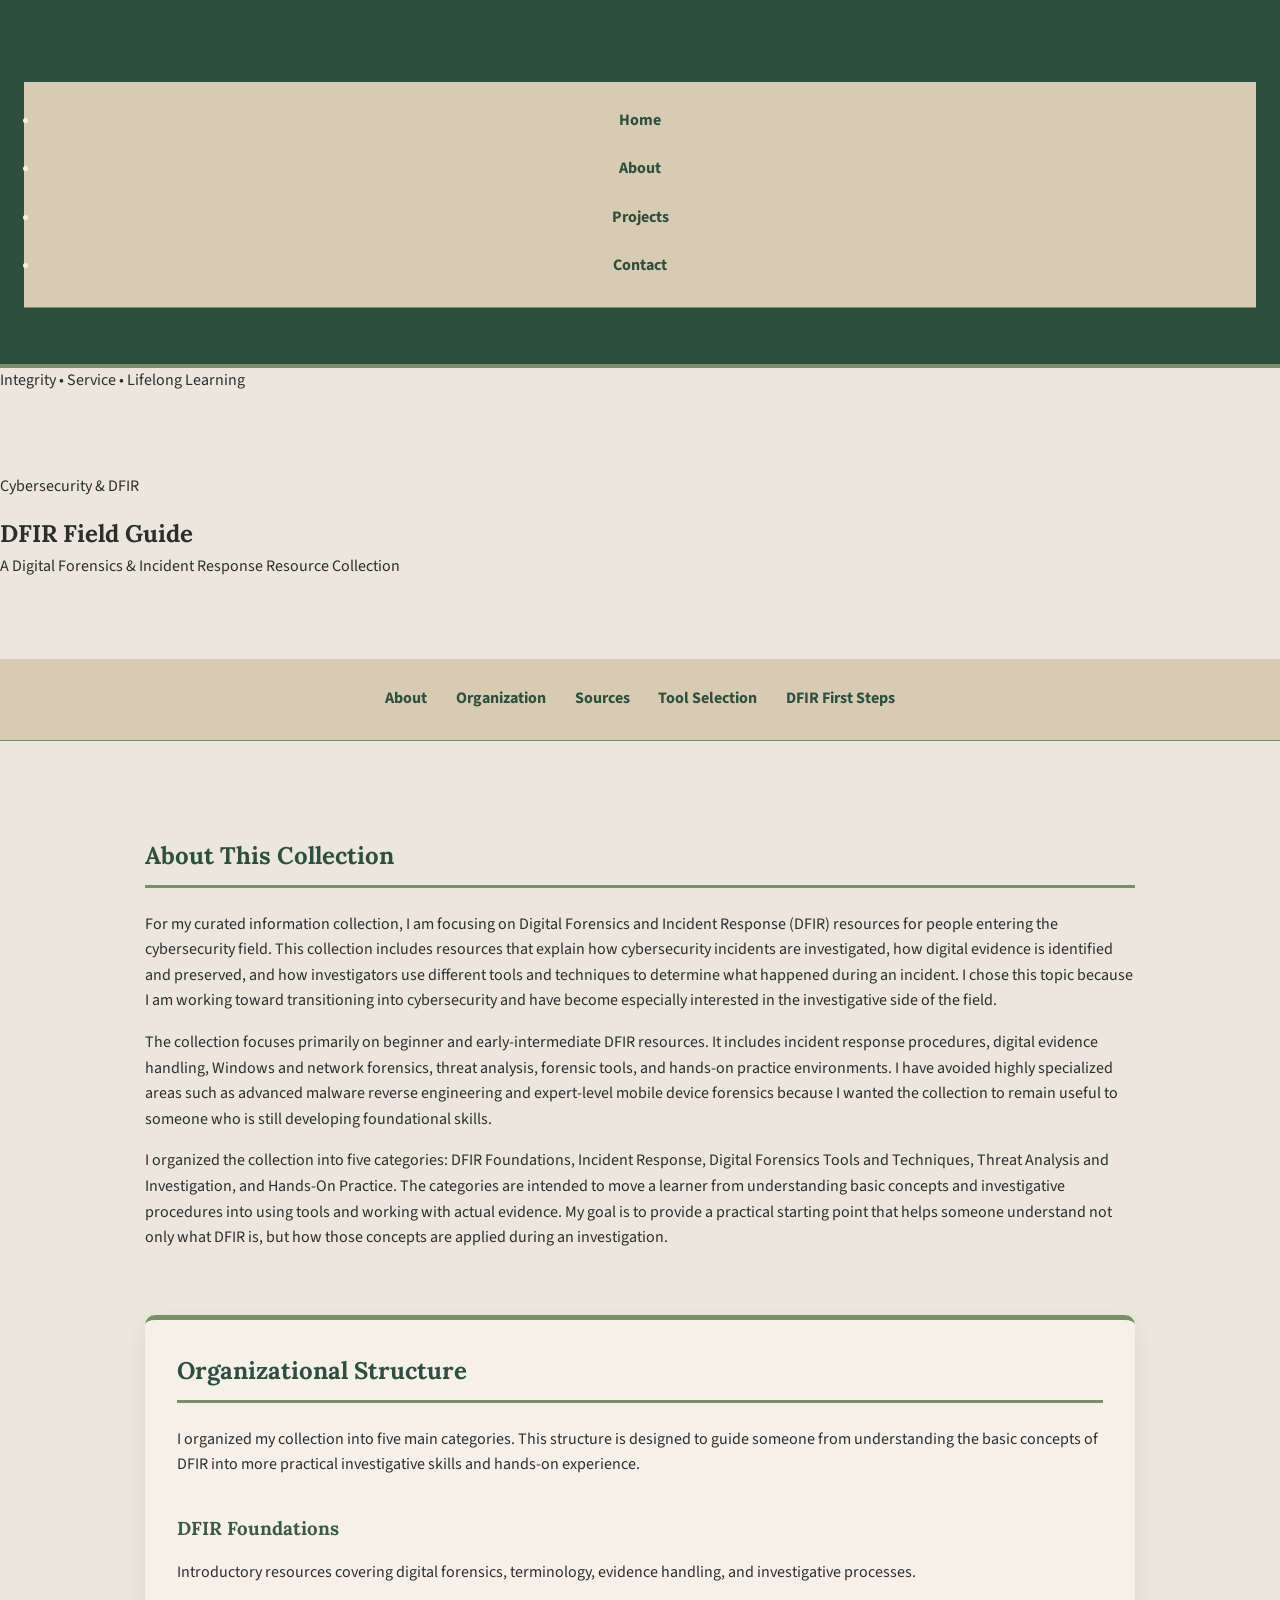
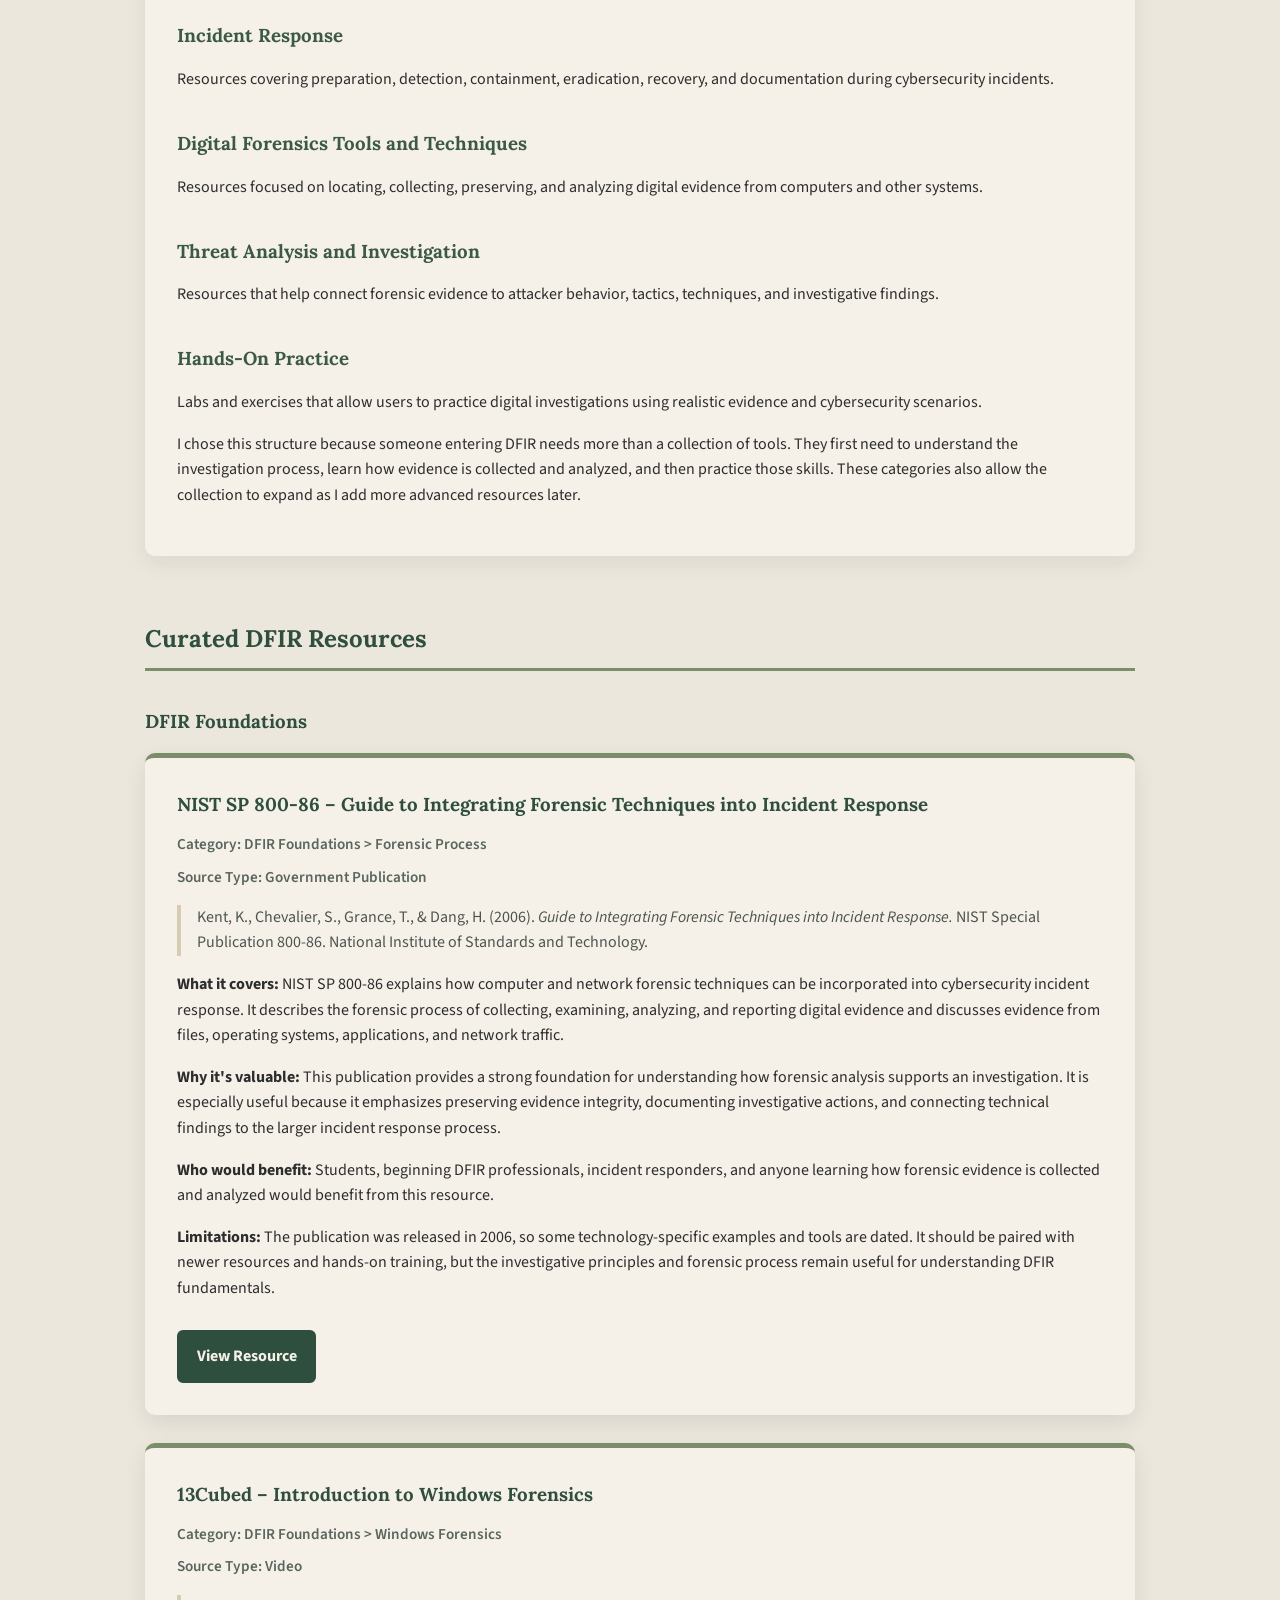
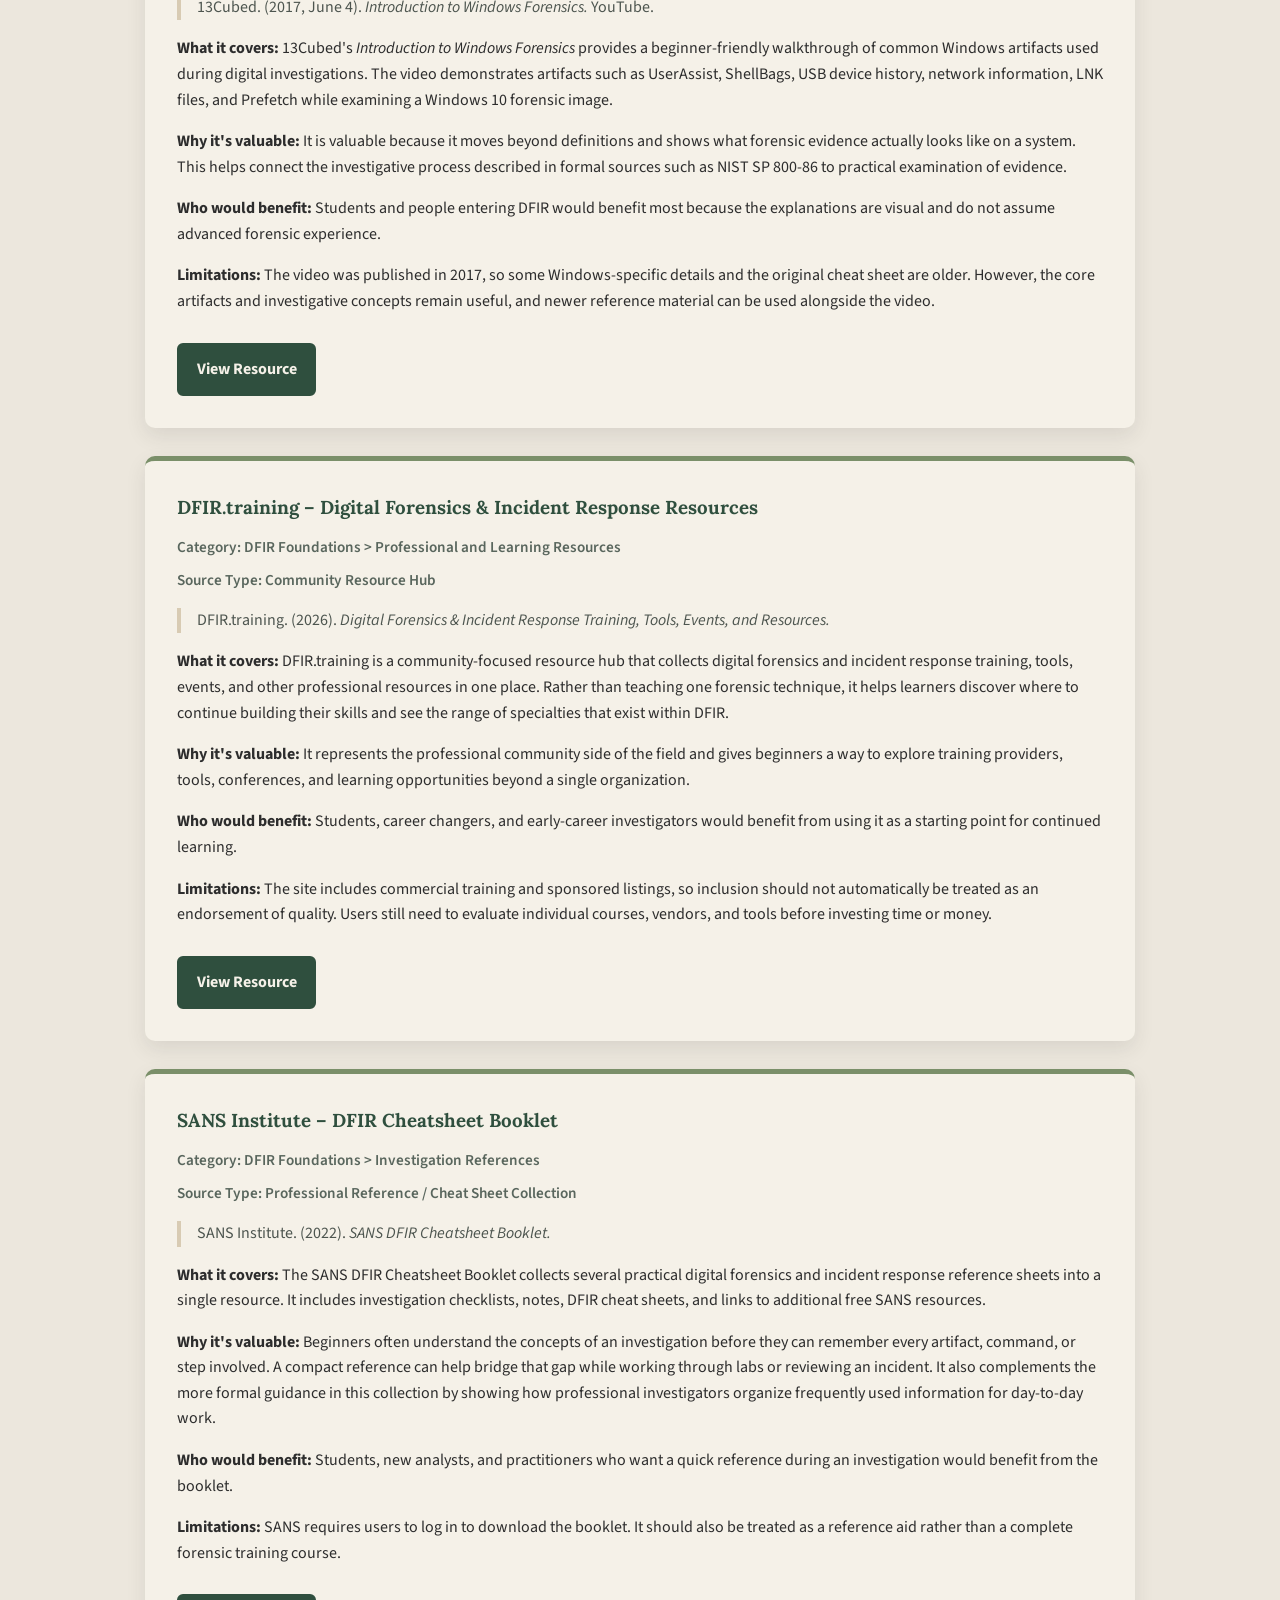
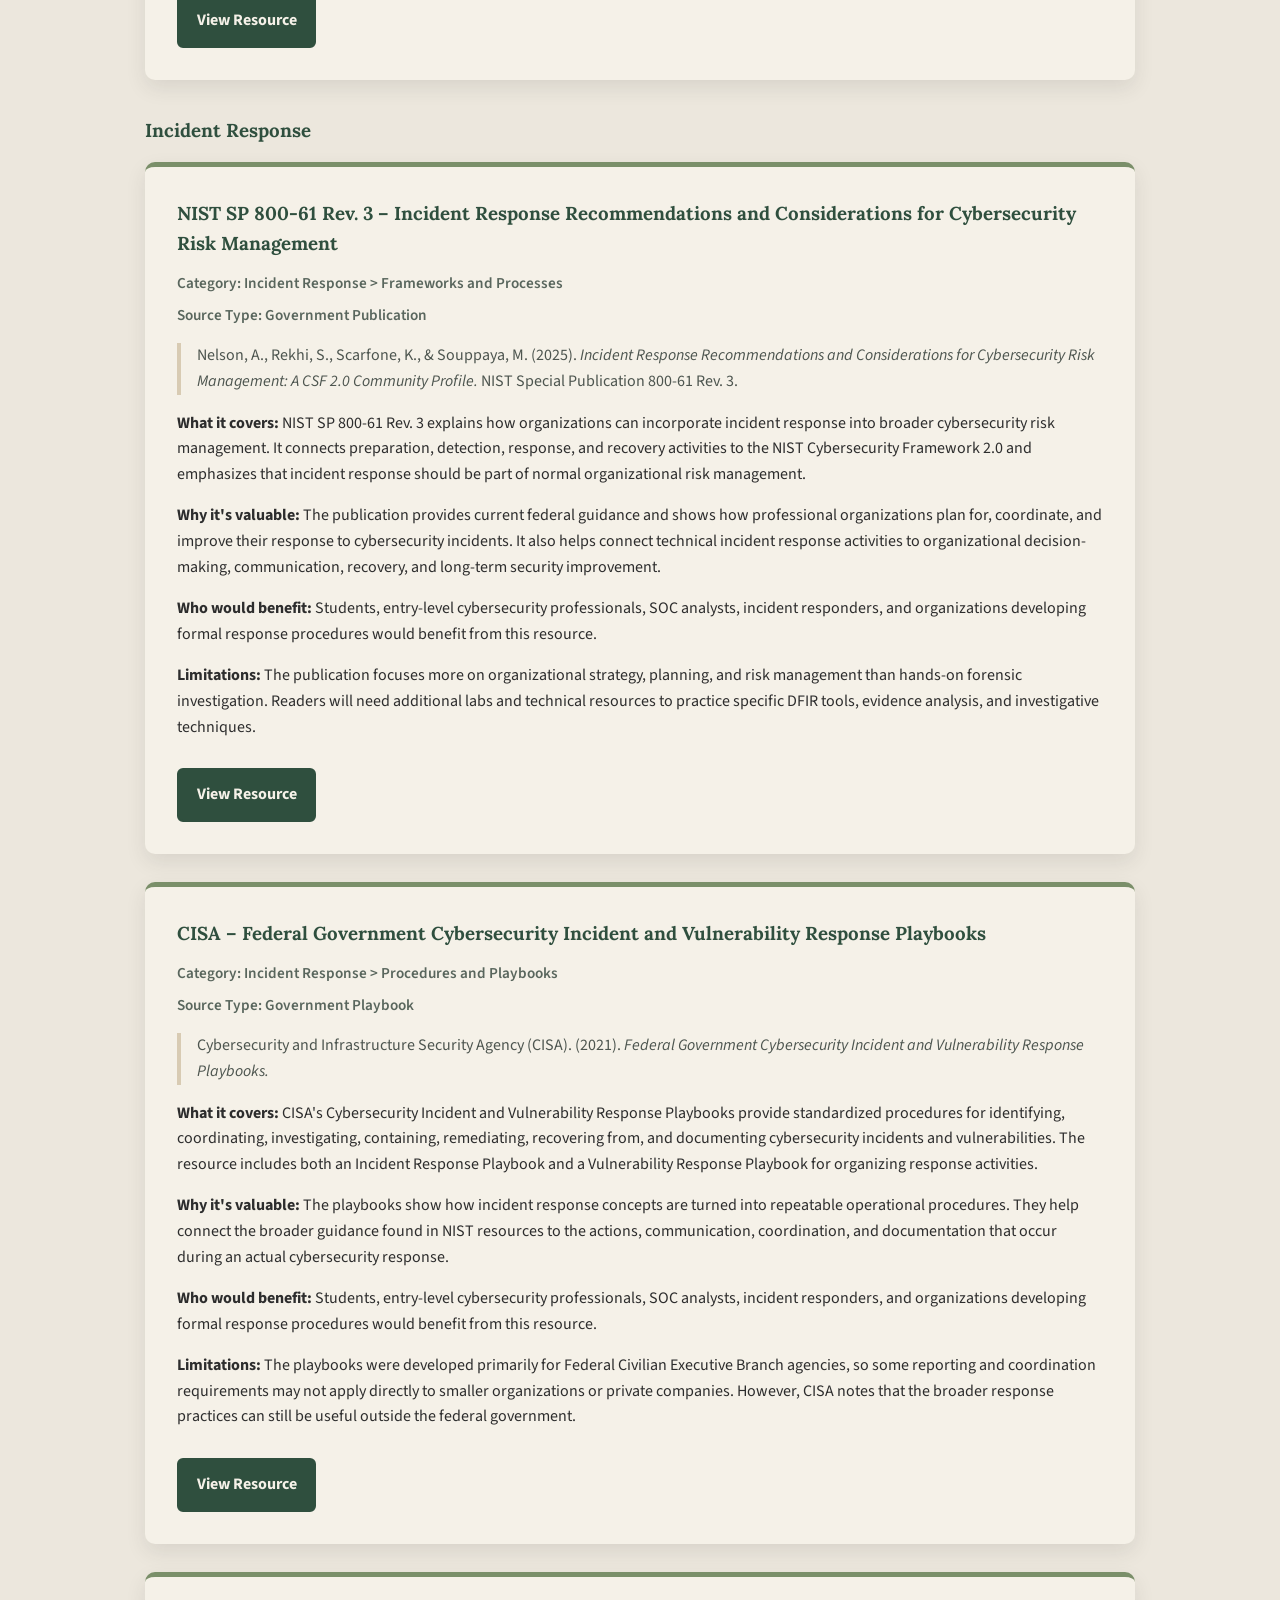
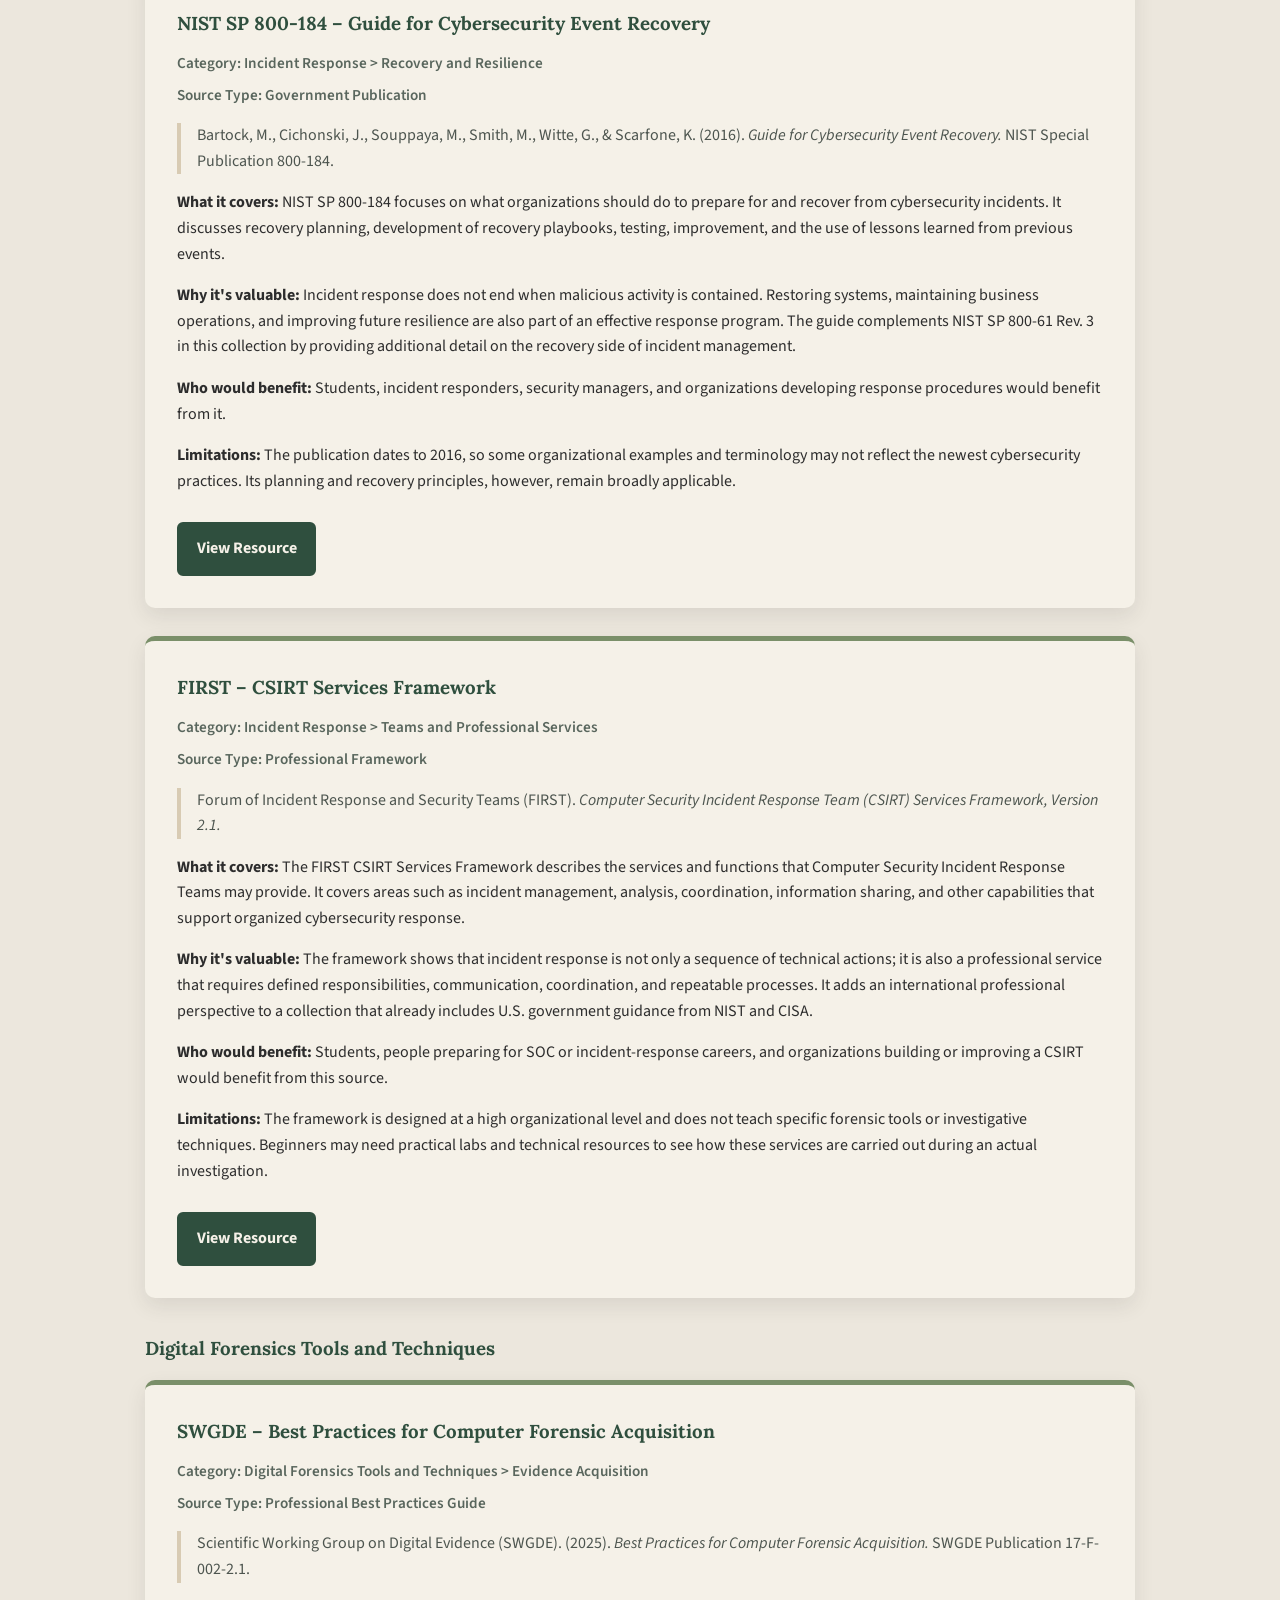
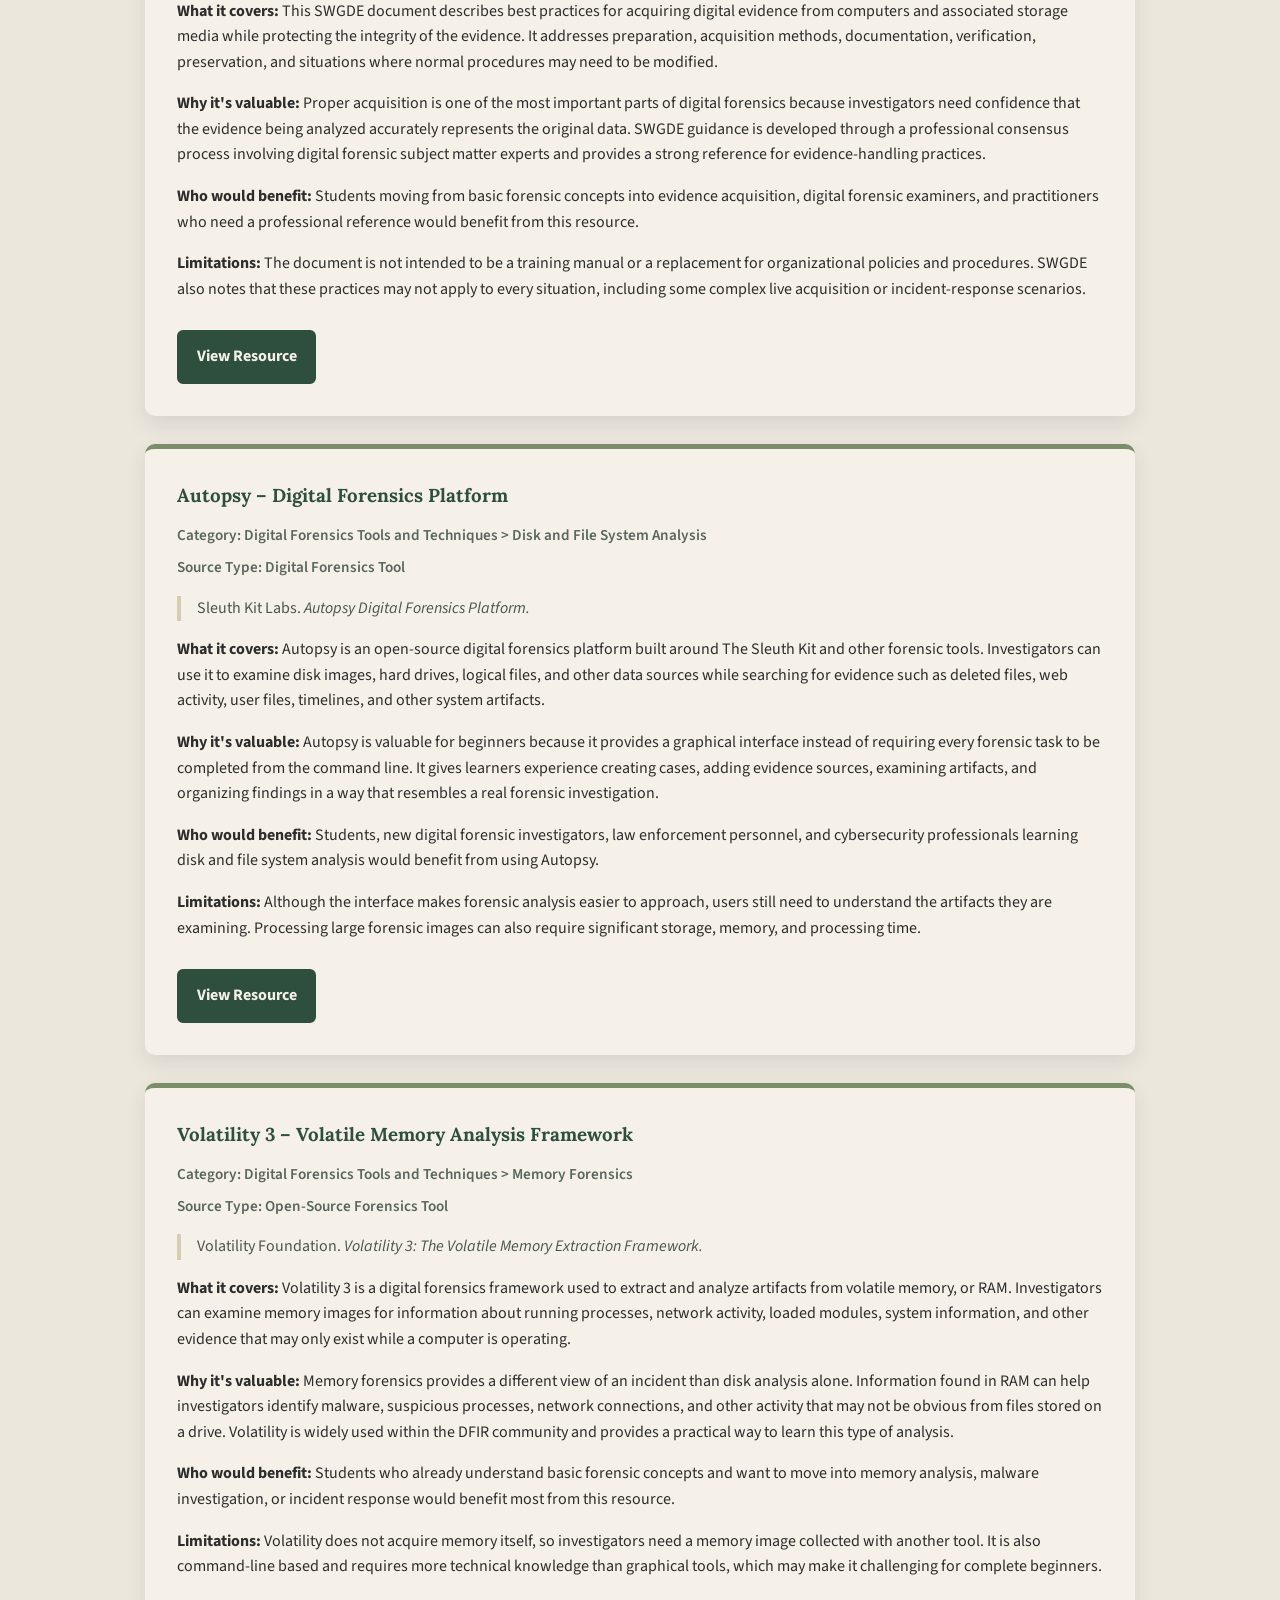
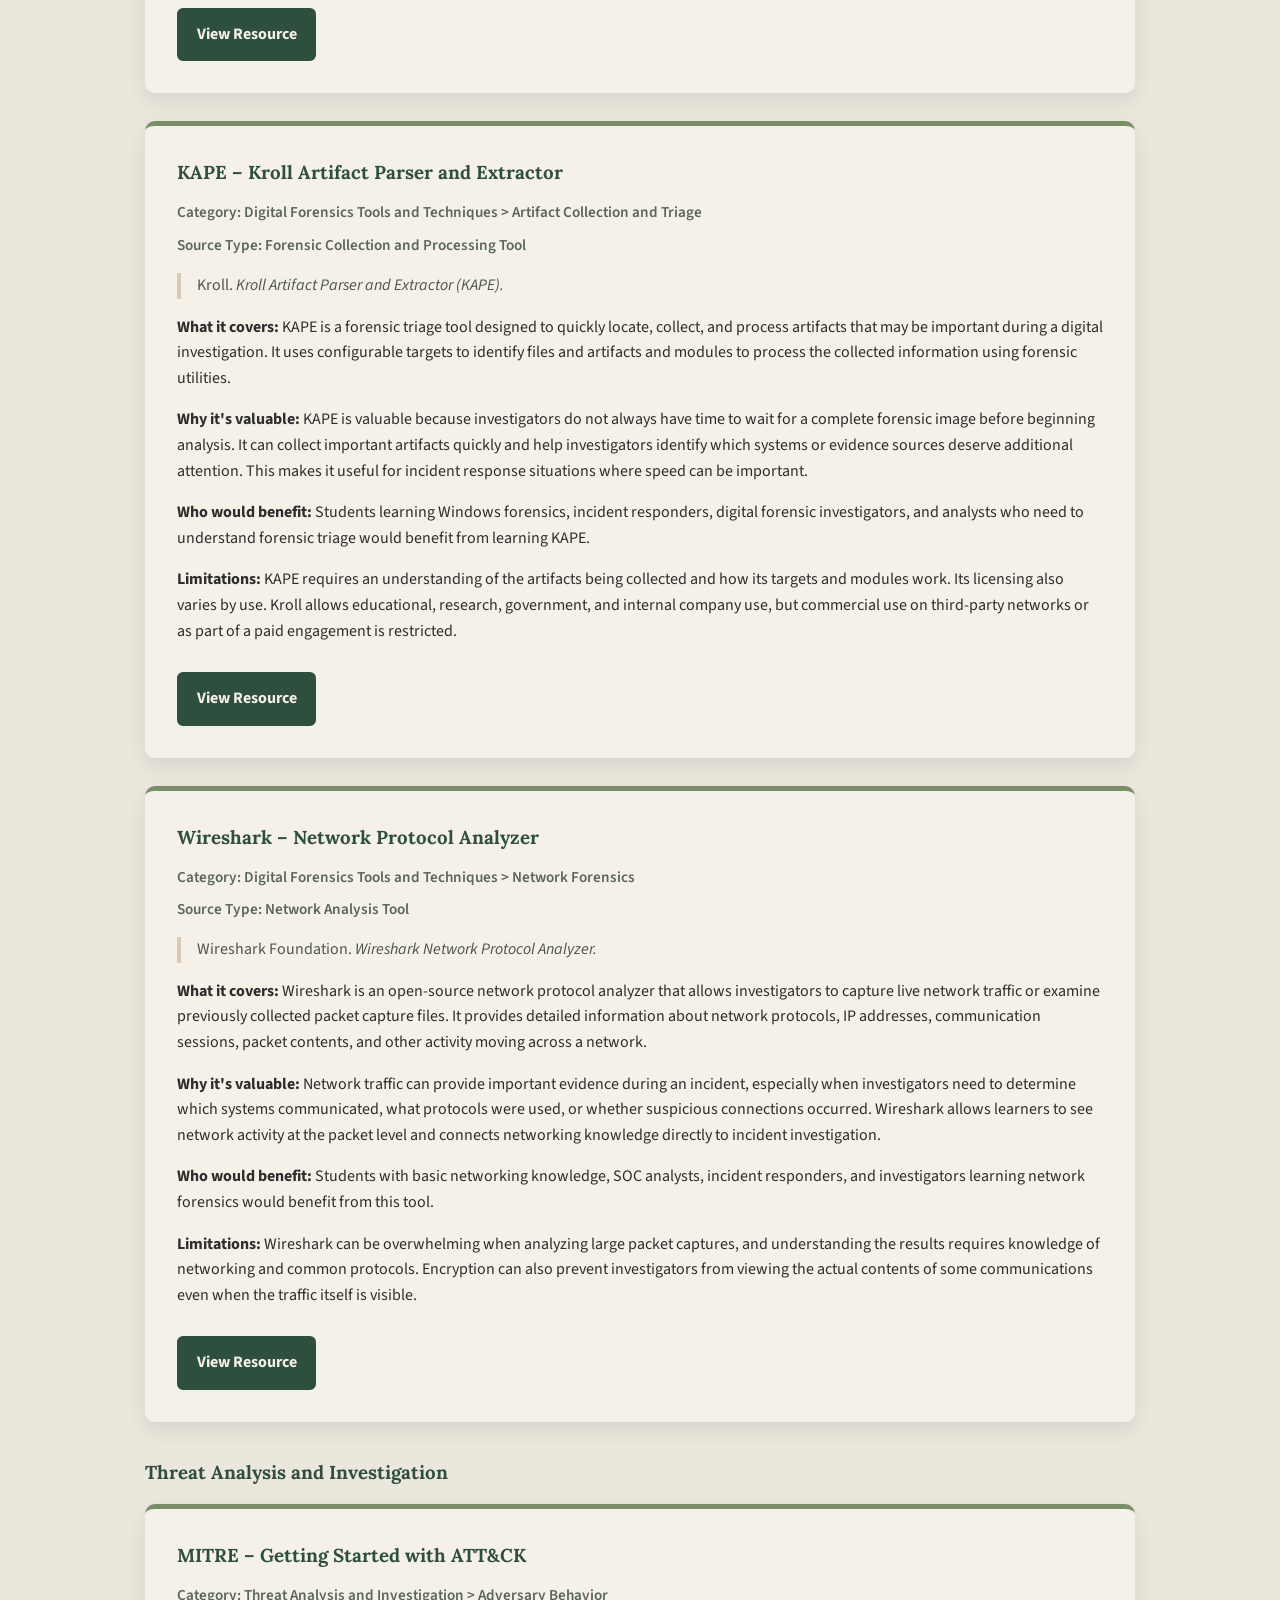
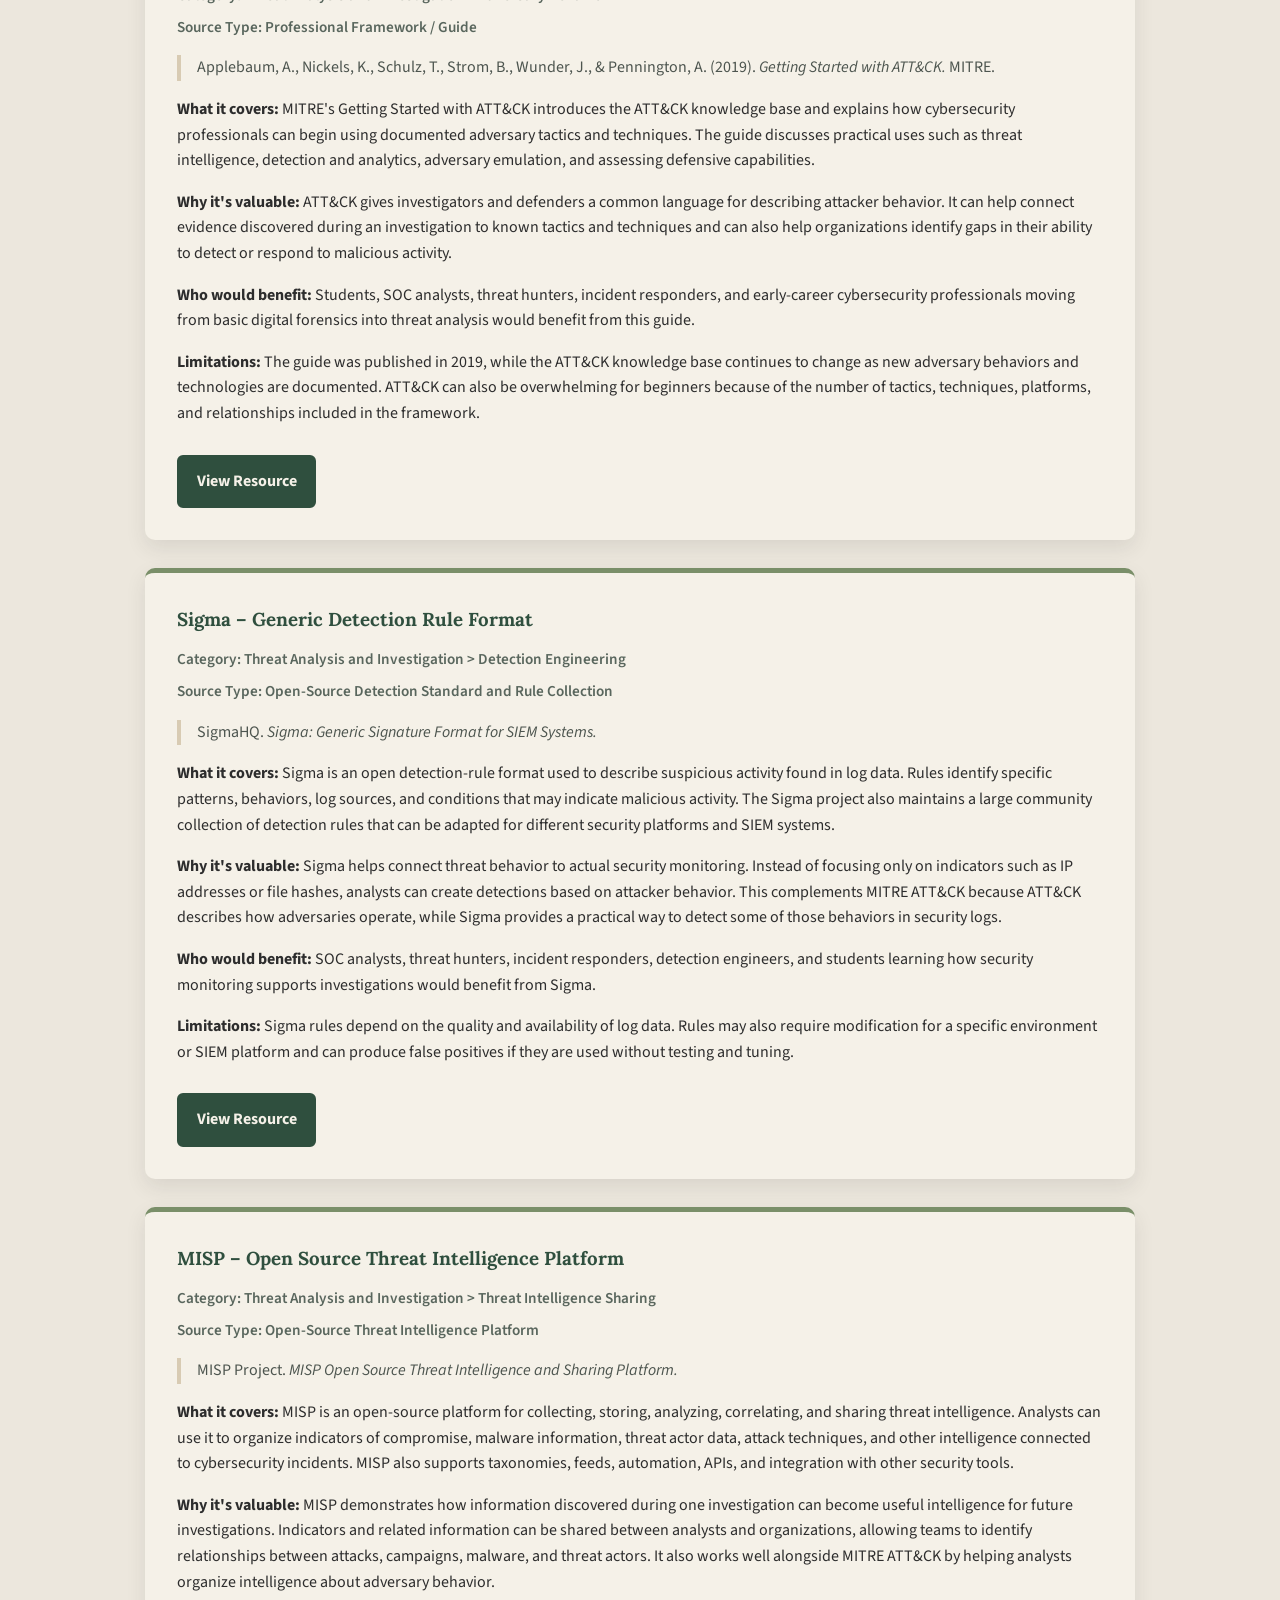
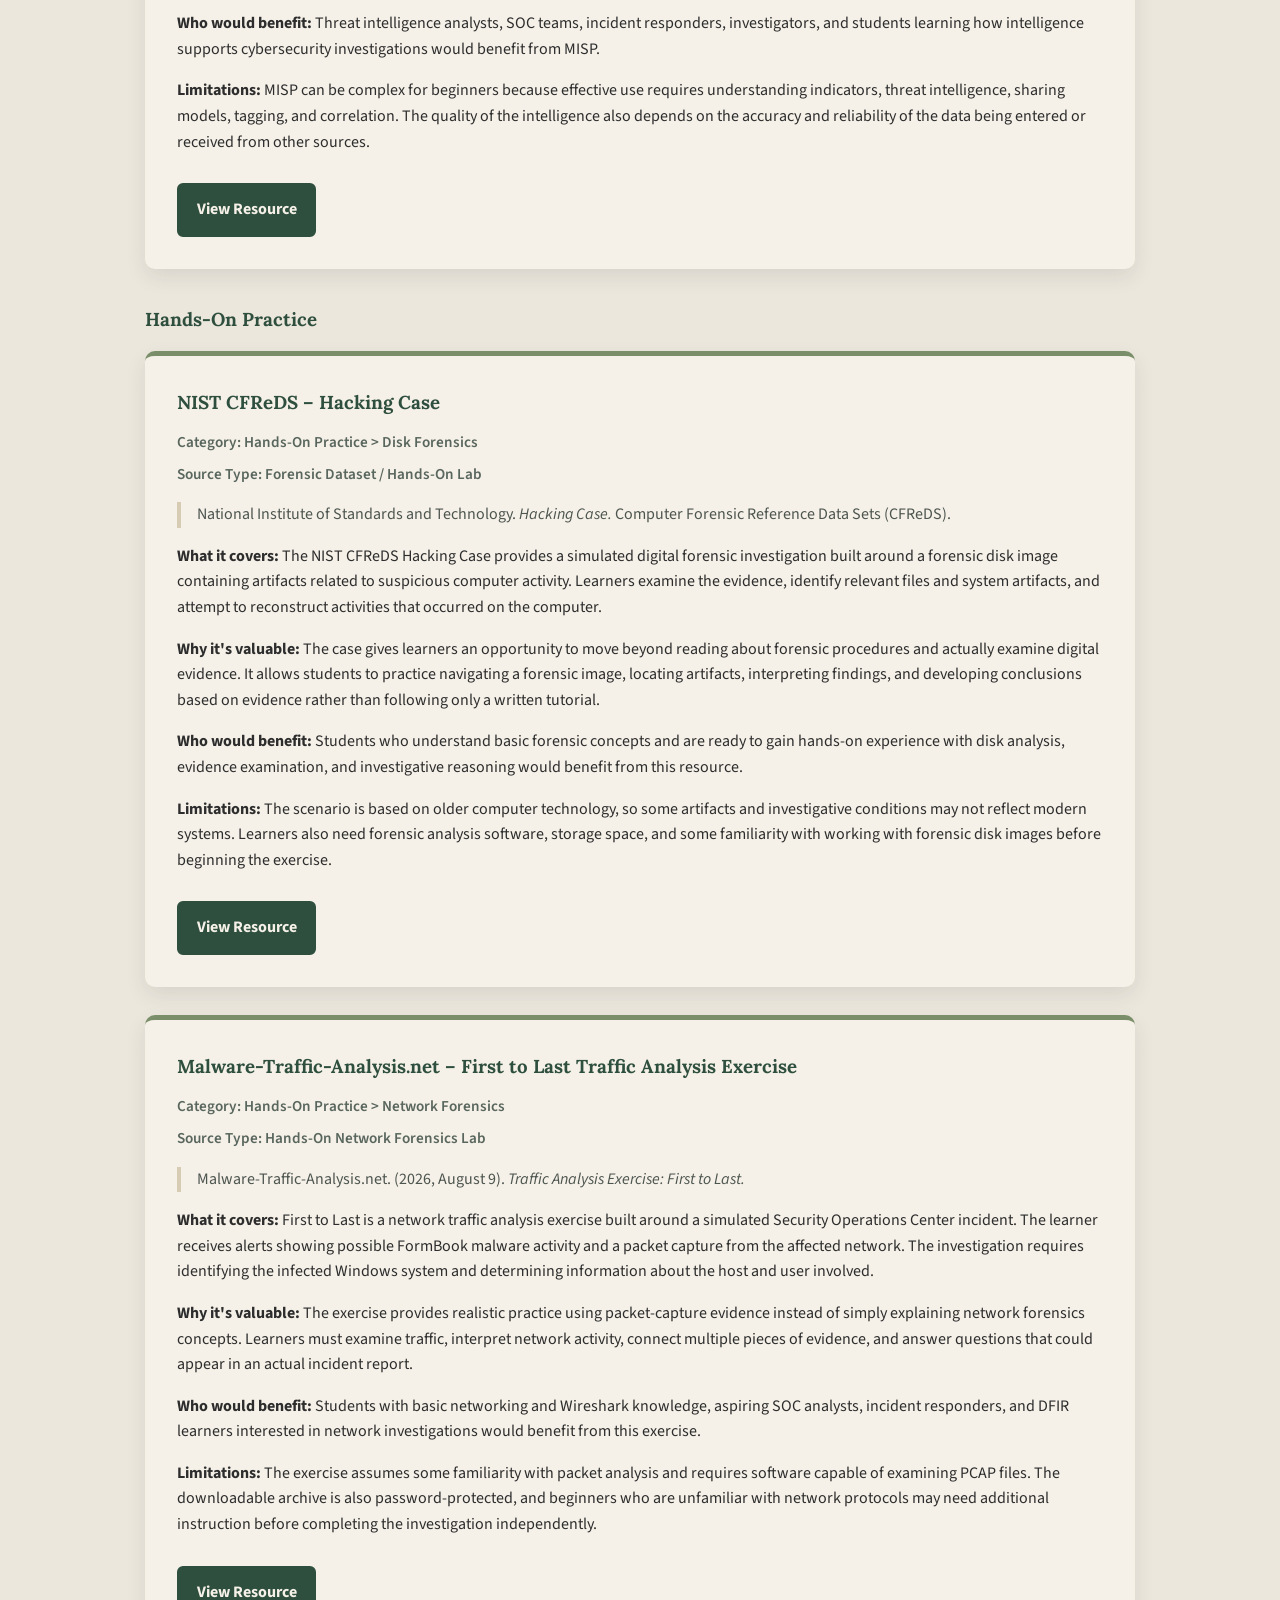
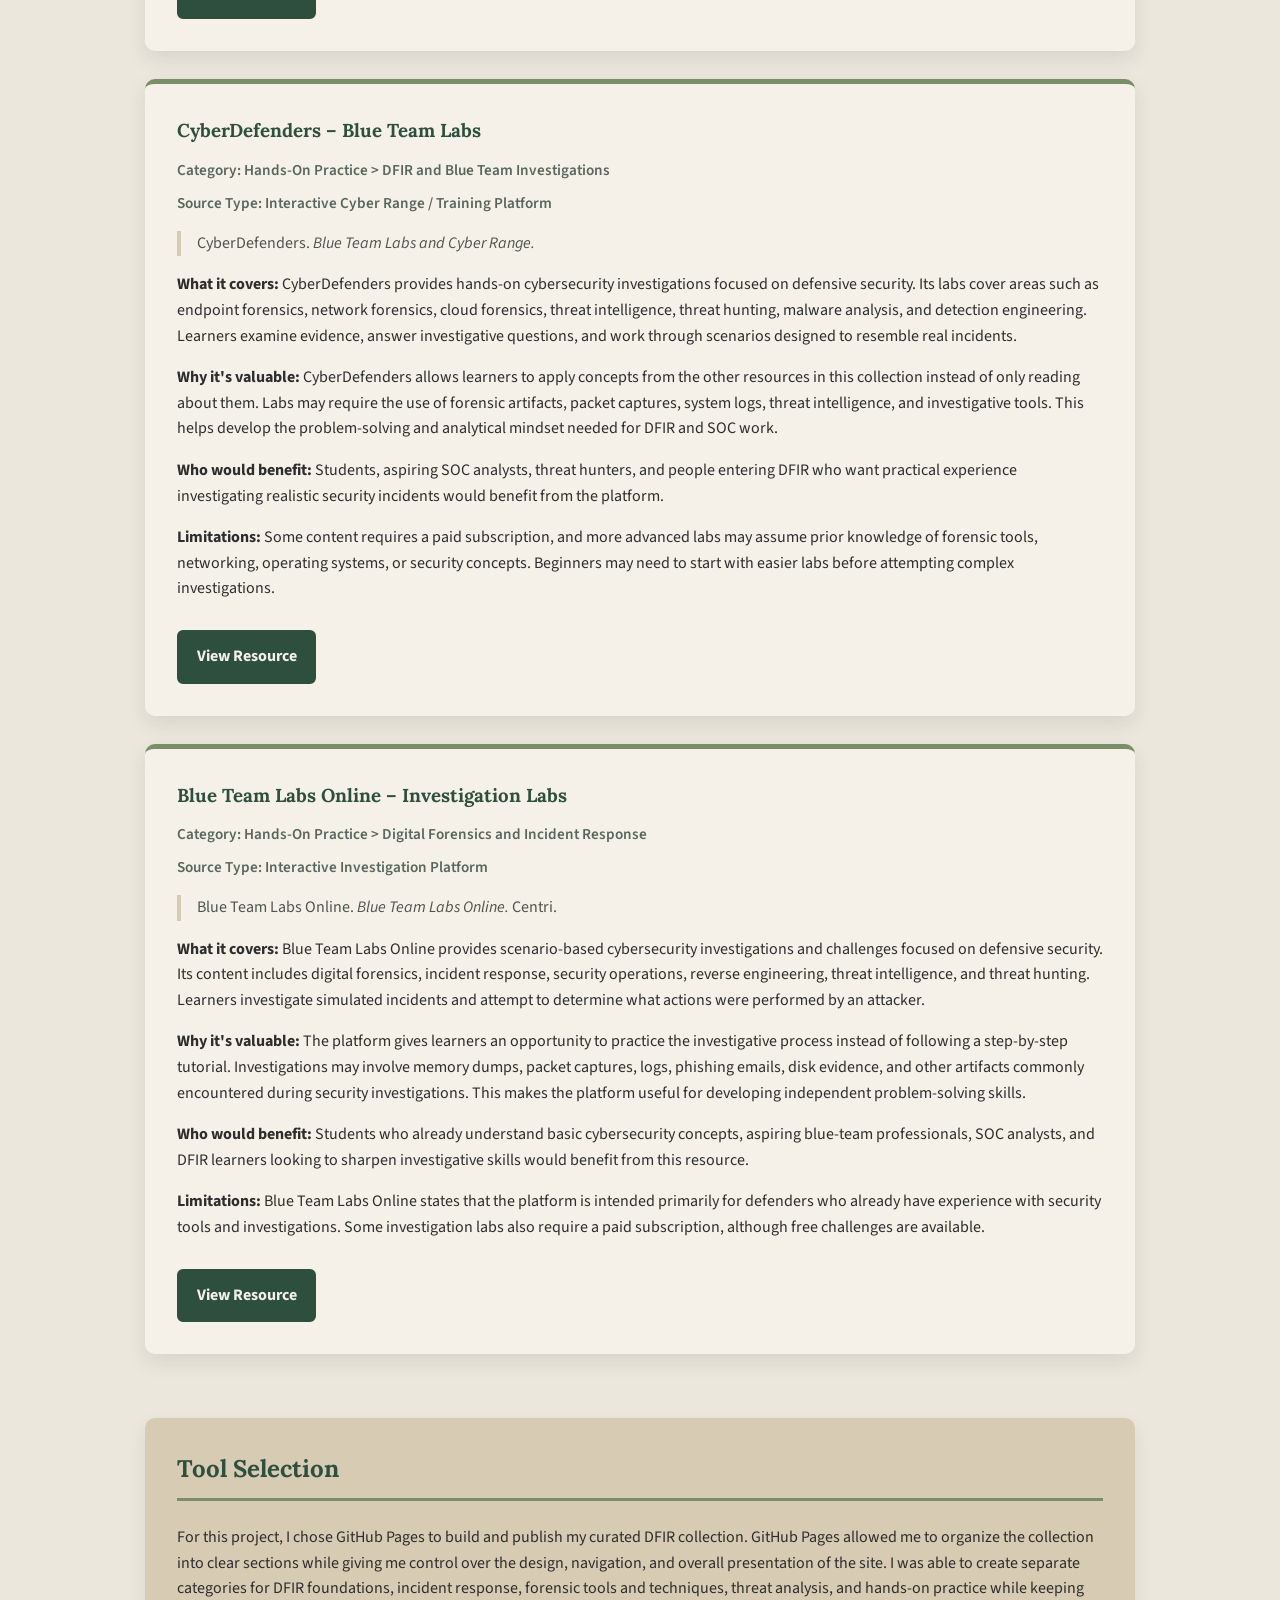
==== index.html @ 7245d886 "Refactor header and navigation for portfolio site" ====
<!DOCTYPE html>
<html lang="en">

<head>
    <meta charset="UTF-8">
    <meta name="viewport" content="width=device-width, initial-scale=1.0">

   <title>DFIR Field Guide</title>

<link rel="preconnect" href="https://fonts.googleapis.com">
<link rel="preconnect" href="https://fonts.gstatic.com" crossorigin>

<link href="https://fonts.googleapis.com/css2?family=Lora:wght@400;600;700&family=Source+Sans+3:wght@400;600;700&display=swap"
      rel="stylesheet">

<link rel="stylesheet" href="style.css">
</head>

<body>

    <!-- Professional Portfolio Header -->
    <header class="site-header">
        <div class="container header-content">

            <a
                class="site-name"
                href="https://lorenzojvillalobos.github.io/professional-portfolio/">
                Lorenzo Villalobos
            </a>

            <nav class="site-nav" aria-label="Main navigation">
                <ul class="nav-links">

                    <li>
                        <a href="https://lorenzojvillalobos.github.io/professional-portfolio/">
                            Home
                        </a>
                    </li>

                    <li>
                        <a href="https://lorenzojvillalobos.github.io/professional-portfolio/about.html">
                            About
                        </a>
                    </li>

                    <li>
                        <a
                            class="active"
                            href="https://lorenzojvillalobos.github.io/professional-portfolio/projects.html">
                            Projects
                        </a>
                    </li>

                    <li>
                        <a href="https://lorenzojvillalobos.github.io/professional-portfolio/contact.html">
                            Contact
                        </a>
                    </li>

                </ul>
            </nav>

        </div>
    </header>

    <!-- Professional Values -->
    <section class="values-banner" aria-label="Professional values">
        <div class="container">
            <p>
                Integrity <span>•</span>
                Service <span>•</span>
                Lifelong Learning
            </p>
        </div>
    </section>

    <!-- Project Heading -->
    <section class="project-hero">
        <div class="container">

            <p class="project-eyebrow">Cybersecurity &amp; DFIR</p>

            <h1>DFIR Field Guide</h1>

            <p>
                A Digital Forensics &amp; Incident Response Resource Collection
            </p>

        </div>
    </section>

    <!-- DFIR Project Navigation -->
    <nav class="project-nav" aria-label="DFIR Field Guide navigation">
        <div class="container">

            <a href="#about">About</a>
            <a href="#organization">Organization</a>
            <a href="#sources">Sources</a>
            <a href="#tool">Tool Selection</a>
            <a href="#dfir-first-steps">DFIR First Steps</a>

        </div>
    </nav>

    <main>
    <main>

        <!-- Topic Statement -->
           <section id="about">

    <h2>About This Collection</h2>

    <p>
        For my curated information collection, I am focusing on Digital
        Forensics and Incident Response (DFIR) resources for people entering
        the cybersecurity field. This collection includes resources that
        explain how cybersecurity incidents are investigated, how digital
        evidence is identified and preserved, and how investigators use
        different tools and techniques to determine what happened during an
        incident. I chose this topic because I am working toward transitioning
        into cybersecurity and have become especially interested in the
        investigative side of the field.
    </p>

    <p>
        The collection focuses primarily on beginner and early-intermediate
        DFIR resources. It includes incident response procedures, digital
        evidence handling, Windows and network forensics, threat analysis,
        forensic tools, and hands-on practice environments. I have avoided
        highly specialized areas such as advanced malware reverse engineering
        and expert-level mobile device forensics because I wanted the
        collection to remain useful to someone who is still developing
        foundational skills.
    </p>

    <p>
        I organized the collection into five categories: DFIR Foundations,
        Incident Response, Digital Forensics Tools and Techniques, Threat
        Analysis and Investigation, and Hands-On Practice. The categories are
        intended to move a learner from understanding basic concepts and
        investigative procedures into using tools and working with actual
        evidence. My goal is to provide a practical starting point that helps
        someone understand not only what DFIR is, but how those concepts are
        applied during an investigation.
    </p>

</section>
            
            <!-- Organizational Structure -->
<section id="organization">

    <h2>Organizational Structure</h2>

    <p>
        I organized my collection into five main categories. This
        structure is designed to guide someone from understanding the basic
        concepts of DFIR into more practical investigative skills and
        hands-on experience.
    </p>

    <h3>DFIR Foundations</h3>
    <p>
        Introductory resources covering digital forensics, terminology,
        evidence handling, and investigative processes.
    </p>

    <h3>Incident Response</h3>
    <p>
        Resources covering preparation, detection, containment, eradication,
        recovery, and documentation during cybersecurity incidents.
    </p>

    <h3>Digital Forensics Tools and Techniques</h3>
    <p>
        Resources focused on locating, collecting, preserving, and analyzing
        digital evidence from computers and other systems.
    </p>

    <h3>Threat Analysis and Investigation</h3>
    <p>
        Resources that help connect forensic evidence to attacker behavior,
        tactics, techniques, and investigative findings.
    </p>

    <h3>Hands-On Practice</h3>
    <p>
        Labs and exercises that allow users to practice digital investigations
        using realistic evidence and cybersecurity scenarios.
    </p>

    <p>
        I chose this structure because someone entering DFIR needs more than
        a collection of tools. They first need to understand the investigation
        process, learn how evidence is collected and analyzed, and then
        practice those skills. These categories also allow the collection to
        expand as I add more advanced resources later.
    </p>

        </section>
    <!-- Curated DFIR Resources -->
<section id="sources">

    <h2>Curated DFIR Resources</h2>

    <!-- DFIR Foundations -->
    <h3>DFIR Foundations</h3>
    
    <div class="source-card">

    <h3>
        NIST SP 800-86 – Guide to Integrating Forensic Techniques
        into Incident Response
    </h3>

    <p class="category">
        Category: DFIR Foundations &gt; Forensic Process
    </p>

    <p class="category">
        Source Type: Government Publication
    </p>

    <p class="citation">
        Kent, K., Chevalier, S., Grance, T., &amp; Dang, H. (2006).
        <em>Guide to Integrating Forensic Techniques into Incident Response.</em>
        NIST Special Publication 800-86. National Institute of Standards
        and Technology.
    </p>

    <p>
        <strong>What it covers:</strong>
        NIST SP 800-86 explains how computer and network forensic techniques
        can be incorporated into cybersecurity incident response. It describes
        the forensic process of collecting, examining, analyzing, and reporting
        digital evidence and discusses evidence from files, operating systems,
        applications, and network traffic.
    </p>

    <p>
        <strong>Why it's valuable:</strong>
        This publication provides a strong foundation for understanding how
        forensic analysis supports an investigation. It is especially useful
        because it emphasizes preserving evidence integrity, documenting
        investigative actions, and connecting technical findings to the larger
        incident response process.
    </p>

    <p>
        <strong>Who would benefit:</strong>
        Students, beginning DFIR professionals, incident responders, and anyone
        learning how forensic evidence is collected and analyzed would benefit
        from this resource.
    </p>

    <p>
        <strong>Limitations:</strong>
        The publication was released in 2006, so some technology-specific
        examples and tools are dated. It should be paired with newer resources
        and hands-on training, but the investigative principles and forensic
        process remain useful for understanding DFIR fundamentals.
    </p>

    <a class="resource-link"
       href="https://csrc.nist.gov/pubs/sp/800/86/final"
       target="_blank"
       rel="noopener noreferrer">
        View Resource
    </a>

</div>

    
<!-- 13Cubed - Introduction to Windows Forensics -->
<div class="source-card">

    <h3>
        13Cubed – Introduction to Windows Forensics
    </h3>

    <p class="category">
        Category: DFIR Foundations &gt; Windows Forensics
    </p>

    <p class="category">
        Source Type: Video
    </p>

    <p class="citation">
        13Cubed. (2017, June 4).
        <em>Introduction to Windows Forensics.</em>
        YouTube.
    </p>

    <p>
        <strong>What it covers:</strong>
        13Cubed's <em>Introduction to Windows Forensics</em> provides a
        beginner-friendly walkthrough of common Windows artifacts used during
        digital investigations. The video demonstrates artifacts such as
        UserAssist, ShellBags, USB device history, network information,
        LNK files, and Prefetch while examining a Windows 10 forensic image.
    </p>

    <p>
        <strong>Why it's valuable:</strong>
        It is valuable because it moves beyond definitions and shows what
        forensic evidence actually looks like on a system. This helps connect
        the investigative process described in formal sources such as
        NIST SP 800-86 to practical examination of evidence.
    </p>

    <p>
        <strong>Who would benefit:</strong>
        Students and people entering DFIR would benefit most because the
        explanations are visual and do not assume advanced forensic experience.
    </p>

    <p>
        <strong>Limitations:</strong>
        The video was published in 2017, so some Windows-specific details
        and the original cheat sheet are older. However, the core artifacts
        and investigative concepts remain useful, and newer reference
        material can be used alongside the video.
    </p>

    <a class="resource-link"
       href="https://www.youtube.com/watch?v=VYROU-ZwZX8"
       target="_blank"
       rel="noopener noreferrer">
        View Resource
    </a>

</div>

<!-- DFIR.training -->
<div class="source-card">

    <h3>
        DFIR.training – Digital Forensics &amp; Incident Response Resources
    </h3>

    <p class="category">
        Category: DFIR Foundations &gt; Professional and Learning Resources
    </p>

    <p class="category">
        Source Type: Community Resource Hub
    </p>

    <p class="citation">
        DFIR.training. (2026).
        <em>Digital Forensics &amp; Incident Response Training, Tools,
        Events, and Resources.</em>
    </p>

    <p>
        <strong>What it covers:</strong>
        DFIR.training is a community-focused resource hub that collects
        digital forensics and incident response training, tools, events,
        and other professional resources in one place. Rather than teaching
        one forensic technique, it helps learners discover where to continue
        building their skills and see the range of specialties that exist
        within DFIR.
    </p>

    <p>
        <strong>Why it's valuable:</strong>
        It represents the professional community side of the field and gives
        beginners a way to explore training providers, tools, conferences,
        and learning opportunities beyond a single organization.
    </p>

    <p>
        <strong>Who would benefit:</strong>
        Students, career changers, and early-career investigators would
        benefit from using it as a starting point for continued learning.
    </p>

    <p>
        <strong>Limitations:</strong>
        The site includes commercial training and sponsored listings, so
        inclusion should not automatically be treated as an endorsement of
        quality. Users still need to evaluate individual courses, vendors,
        and tools before investing time or money.
    </p>

    <a class="resource-link"
       href="https://www.dfir.training/"
       target="_blank"
       rel="noopener noreferrer">
        View Resource
    </a>

</div>


<!-- SANS DFIR Cheatsheet Booklet -->
<div class="source-card">

    <h3>
        SANS Institute – DFIR Cheatsheet Booklet
    </h3>

    <p class="category">
        Category: DFIR Foundations &gt; Investigation References
    </p>

    <p class="category">
        Source Type: Professional Reference / Cheat Sheet Collection
    </p>

    <p class="citation">
        SANS Institute. (2022).
        <em>SANS DFIR Cheatsheet Booklet.</em>
    </p>

    <p>
        <strong>What it covers:</strong>
        The SANS DFIR Cheatsheet Booklet collects several practical digital
        forensics and incident response reference sheets into a single
        resource. It includes investigation checklists, notes, DFIR cheat
        sheets, and links to additional free SANS resources.
    </p>

    <p>
        <strong>Why it's valuable:</strong>
        Beginners often understand the concepts of an investigation before
        they can remember every artifact, command, or step involved. A compact
        reference can help bridge that gap while working through labs or
        reviewing an incident. It also complements the more formal guidance
        in this collection by showing how professional investigators organize
        frequently used information for day-to-day work.
    </p>

    <p>
        <strong>Who would benefit:</strong>
        Students, new analysts, and practitioners who want a quick reference
        during an investigation would benefit from the booklet.
    </p>

    <p>
        <strong>Limitations:</strong>
        SANS requires users to log in to download the booklet. It should also
        be treated as a reference aid rather than a complete forensic training
        course.
    </p>

    <a class="resource-link"
       href="https://www.sans.org/posters/sans-dfir-cheatsheet-booklet"
       target="_blank"
       rel="noopener noreferrer">
        View Resource
    </a>

    </div>


    
    <!-- Incident Response -->
    <h3>Incident Response</h3>

   <div class="source-card">

    <h3>
        NIST SP 800-61 Rev. 3 – Incident Response Recommendations
        and Considerations for Cybersecurity Risk Management
    </h3>

    <p class="category">
        Category: Incident Response &gt; Frameworks and Processes
    </p>

    <p class="category">
        Source Type: Government Publication
    </p>

    <p class="citation">
        Nelson, A., Rekhi, S., Scarfone, K., &amp; Souppaya, M. (2025).
        <em>Incident Response Recommendations and Considerations for
        Cybersecurity Risk Management: A CSF 2.0 Community Profile.</em>
        NIST Special Publication 800-61 Rev. 3.
    </p>

    <p>
        <strong>What it covers:</strong>
        NIST SP 800-61 Rev. 3 explains how organizations can incorporate
        incident response into broader cybersecurity risk management. It
        connects preparation, detection, response, and recovery activities
        to the NIST Cybersecurity Framework 2.0 and emphasizes that incident
        response should be part of normal organizational risk management.
    </p>

    <p>
        <strong>Why it's valuable:</strong>
        The publication provides current federal guidance and shows how
        professional organizations plan for, coordinate, and improve their
        response to cybersecurity incidents. It also helps connect technical
        incident response activities to organizational decision-making,
        communication, recovery, and long-term security improvement.
    </p>

    <p>
        <strong>Who would benefit:</strong>
        Students, entry-level cybersecurity professionals, SOC analysts,
        incident responders, and organizations developing formal response
        procedures would benefit from this resource.
    </p>

    <p>
        <strong>Limitations:</strong>
        The publication focuses more on organizational strategy, planning,
        and risk management than hands-on forensic investigation. Readers
        will need additional labs and technical resources to practice specific
        DFIR tools, evidence analysis, and investigative techniques.
    </p>

    <a class="resource-link"
       href="https://csrc.nist.gov/pubs/sp/800/61/r3/final"
       target="_blank"
       rel="noopener noreferrer">
        View Resource
    </a>

</div>


    <!-- Additional Incident Response Source -->
    <!-- CISA Incident and Vulnerability Response Playbooks -->
<div class="source-card">

    <h3>
        CISA – Federal Government Cybersecurity Incident and
        Vulnerability Response Playbooks
    </h3>

    <p class="category">
        Category: Incident Response &gt; Procedures and Playbooks
    </p>

    <p class="category">
        Source Type: Government Playbook
    </p>

    <p class="citation">
        Cybersecurity and Infrastructure Security Agency (CISA). (2021).
        <em>Federal Government Cybersecurity Incident and Vulnerability
        Response Playbooks.</em>
    </p>

    <p>
        <strong>What it covers:</strong>
        CISA's Cybersecurity Incident and Vulnerability Response Playbooks
        provide standardized procedures for identifying, coordinating,
        investigating, containing, remediating, recovering from, and
        documenting cybersecurity incidents and vulnerabilities. The
        resource includes both an Incident Response Playbook and a
        Vulnerability Response Playbook for organizing response activities.
    </p>

    <p>
        <strong>Why it's valuable:</strong>
        The playbooks show how incident response concepts are turned into
        repeatable operational procedures. They help connect the broader
        guidance found in NIST resources to the actions, communication,
        coordination, and documentation that occur during an actual
        cybersecurity response.
    </p>

    <p>
        <strong>Who would benefit:</strong>
        Students, entry-level cybersecurity professionals, SOC analysts,
        incident responders, and organizations developing formal response
        procedures would benefit from this resource.
    </p>

    <p>
        <strong>Limitations:</strong>
        The playbooks were developed primarily for Federal Civilian Executive
        Branch agencies, so some reporting and coordination requirements may
        not apply directly to smaller organizations or private companies.
        However, CISA notes that the broader response practices can still be
        useful outside the federal government.
    </p>

    <a class="resource-link"
       href="https://www.cisa.gov/topics/cybersecurity-best-practices/executive-order-improving-nations-cybersecurity"
       target="_blank"
       rel="noopener noreferrer">
        View Resource
    </a>

</div>
    
    <!-- NIST SP 800-184 -->
<div class="source-card">

    <h3>
        NIST SP 800-184 – Guide for Cybersecurity Event Recovery
    </h3>

    <p class="category">
        Category: Incident Response &gt; Recovery and Resilience
    </p>

    <p class="category">
        Source Type: Government Publication
    </p>

    <p class="citation">
        Bartock, M., Cichonski, J., Souppaya, M., Smith, M.,
        Witte, G., &amp; Scarfone, K. (2016).
        <em>Guide for Cybersecurity Event Recovery.</em>
        NIST Special Publication 800-184.
    </p>

    <p>
        <strong>What it covers:</strong>
        NIST SP 800-184 focuses on what organizations should do to prepare
        for and recover from cybersecurity incidents. It discusses recovery
        planning, development of recovery playbooks, testing, improvement,
        and the use of lessons learned from previous events.
    </p>

    <p>
        <strong>Why it's valuable:</strong>
        Incident response does not end when malicious activity is contained.
        Restoring systems, maintaining business operations, and improving
        future resilience are also part of an effective response program.
        The guide complements NIST SP 800-61 Rev. 3 in this collection by
        providing additional detail on the recovery side of incident
        management.
    </p>

    <p>
        <strong>Who would benefit:</strong>
        Students, incident responders, security managers, and organizations
        developing response procedures would benefit from it.
    </p>

    <p>
        <strong>Limitations:</strong>
        The publication dates to 2016, so some organizational examples and
        terminology may not reflect the newest cybersecurity practices.
        Its planning and recovery principles, however, remain broadly
        applicable.
    </p>

    <a class="resource-link"
       href="https://csrc.nist.gov/pubs/sp/800/184/final"
       target="_blank"
       rel="noopener noreferrer">
        View Resource
    </a>

</div>


<!-- FIRST CSIRT Services Framework -->
<div class="source-card">

    <h3>
        FIRST – CSIRT Services Framework
    </h3>

    <p class="category">
        Category: Incident Response &gt; Teams and Professional Services
    </p>

    <p class="category">
        Source Type: Professional Framework
    </p>

    <p class="citation">
        Forum of Incident Response and Security Teams (FIRST).
        <em>Computer Security Incident Response Team (CSIRT)
        Services Framework, Version 2.1.</em>
    </p>

    <p>
        <strong>What it covers:</strong>
        The FIRST CSIRT Services Framework describes the services and
        functions that Computer Security Incident Response Teams may provide.
        It covers areas such as incident management, analysis, coordination,
        information sharing, and other capabilities that support organized
        cybersecurity response.
    </p>

    <p>
        <strong>Why it's valuable:</strong>
        The framework shows that incident response is not only a sequence of
        technical actions; it is also a professional service that requires
        defined responsibilities, communication, coordination, and repeatable
        processes. It adds an international professional perspective to a
        collection that already includes U.S. government guidance from NIST
        and CISA.
    </p>

    <p>
        <strong>Who would benefit:</strong>
        Students, people preparing for SOC or incident-response careers,
        and organizations building or improving a CSIRT would benefit from
        this source.
    </p>

    <p>
        <strong>Limitations:</strong>
        The framework is designed at a high organizational level and does
        not teach specific forensic tools or investigative techniques.
        Beginners may need practical labs and technical resources to see
        how these services are carried out during an actual investigation.
    </p>

    <a class="resource-link"
       href="https://www.first.org/standards/frameworks/csirts/csirt_services_framework_v2-1"
       target="_blank"
       rel="noopener noreferrer">
        View Resource
    </a>

</div>
    
    <!-- Digital Forensics Tools and Techniques -->
    <h3>Digital Forensics Tools and Techniques</h3>

   <!-- SWGDE Best Practices for Computer Forensic Acquisition -->
<div class="source-card">

    <h3>
        SWGDE – Best Practices for Computer Forensic Acquisition
    </h3>

    <p class="category">
        Category: Digital Forensics Tools and Techniques &gt; Evidence Acquisition
    </p>

    <p class="category">
        Source Type: Professional Best Practices Guide
    </p>

    <p class="citation">
        Scientific Working Group on Digital Evidence (SWGDE). (2025).
        <em>Best Practices for Computer Forensic Acquisition.</em>
        SWGDE Publication 17-F-002-2.1.
    </p>

    <p>
        <strong>What it covers:</strong>
        This SWGDE document describes best practices for acquiring digital
        evidence from computers and associated storage media while protecting
        the integrity of the evidence. It addresses preparation, acquisition
        methods, documentation, verification, preservation, and situations
        where normal procedures may need to be modified.
    </p>

    <p>
        <strong>Why it's valuable:</strong>
        Proper acquisition is one of the most important parts of digital
        forensics because investigators need confidence that the evidence
        being analyzed accurately represents the original data. SWGDE
        guidance is developed through a professional consensus process
        involving digital forensic subject matter experts and provides a
        strong reference for evidence-handling practices.
    </p>

    <p>
        <strong>Who would benefit:</strong>
        Students moving from basic forensic concepts into evidence
        acquisition, digital forensic examiners, and practitioners who need
        a professional reference would benefit from this resource.
    </p>

    <p>
        <strong>Limitations:</strong>
        The document is not intended to be a training manual or a replacement
        for organizational policies and procedures. SWGDE also notes that
        these practices may not apply to every situation, including some
        complex live acquisition or incident-response scenarios.
    </p>

    <a class="resource-link"
       href="https://www.swgde.org/documents/published-complete-listing/17-f-002-2-1/"
       target="_blank"
       rel="noopener noreferrer">
        View Resource
    </a>

</div>
    
<!-- Autopsy -->
<div class="source-card">

    <h3>
        Autopsy – Digital Forensics Platform
    </h3>

    <p class="category">
        Category: Digital Forensics Tools and Techniques &gt; Disk and File System Analysis
    </p>

    <p class="category">
        Source Type: Digital Forensics Tool
    </p>

    <p class="citation">
        Sleuth Kit Labs.
        <em>Autopsy Digital Forensics Platform.</em>
    </p>

    <p>
        <strong>What it covers:</strong>
        Autopsy is an open-source digital forensics platform built around
        The Sleuth Kit and other forensic tools. Investigators can use it
        to examine disk images, hard drives, logical files, and other data
        sources while searching for evidence such as deleted files, web
        activity, user files, timelines, and other system artifacts.
    </p>

    <p>
        <strong>Why it's valuable:</strong>
        Autopsy is valuable for beginners because it provides a graphical
        interface instead of requiring every forensic task to be completed
        from the command line. It gives learners experience creating cases,
        adding evidence sources, examining artifacts, and organizing findings
        in a way that resembles a real forensic investigation.
    </p>

    <p>
        <strong>Who would benefit:</strong>
        Students, new digital forensic investigators, law enforcement
        personnel, and cybersecurity professionals learning disk and file
        system analysis would benefit from using Autopsy.
    </p>

    <p>
        <strong>Limitations:</strong>
        Although the interface makes forensic analysis easier to approach,
        users still need to understand the artifacts they are examining.
        Processing large forensic images can also require significant storage,
        memory, and processing time.
    </p>

    <a class="resource-link"
       href="https://www.sleuthkit.org/autopsy/"
       target="_blank"
       rel="noopener noreferrer">
        View Resource
    </a>

</div>


<!-- Volatility 3 -->
<div class="source-card">

    <h3>
        Volatility 3 – Volatile Memory Analysis Framework
    </h3>

    <p class="category">
        Category: Digital Forensics Tools and Techniques &gt; Memory Forensics
    </p>

    <p class="category">
        Source Type: Open-Source Forensics Tool
    </p>

    <p class="citation">
        Volatility Foundation.
        <em>Volatility 3: The Volatile Memory Extraction Framework.</em>
    </p>

    <p>
        <strong>What it covers:</strong>
        Volatility 3 is a digital forensics framework used to extract and
        analyze artifacts from volatile memory, or RAM. Investigators can
        examine memory images for information about running processes,
        network activity, loaded modules, system information, and other
        evidence that may only exist while a computer is operating.
    </p>

    <p>
        <strong>Why it's valuable:</strong>
        Memory forensics provides a different view of an incident than disk
        analysis alone. Information found in RAM can help investigators
        identify malware, suspicious processes, network connections, and
        other activity that may not be obvious from files stored on a drive.
        Volatility is widely used within the DFIR community and provides a
        practical way to learn this type of analysis.
    </p>

    <p>
        <strong>Who would benefit:</strong>
        Students who already understand basic forensic concepts and want to
        move into memory analysis, malware investigation, or incident response
        would benefit most from this resource.
    </p>

    <p>
        <strong>Limitations:</strong>
        Volatility does not acquire memory itself, so investigators need a
        memory image collected with another tool. It is also command-line
        based and requires more technical knowledge than graphical tools,
        which may make it challenging for complete beginners.
    </p>

    <a class="resource-link"
       href="https://github.com/volatilityfoundation/volatility3"
       target="_blank"
       rel="noopener noreferrer">
        View Resource
    </a>

</div>


<!-- KAPE -->
<div class="source-card">

    <h3>
        KAPE – Kroll Artifact Parser and Extractor
    </h3>

    <p class="category">
        Category: Digital Forensics Tools and Techniques &gt; Artifact Collection and Triage
    </p>

    <p class="category">
        Source Type: Forensic Collection and Processing Tool
    </p>

    <p class="citation">
        Kroll.
        <em>Kroll Artifact Parser and Extractor (KAPE).</em>
    </p>

    <p>
        <strong>What it covers:</strong>
        KAPE is a forensic triage tool designed to quickly locate, collect,
        and process artifacts that may be important during a digital
        investigation. It uses configurable targets to identify files and
        artifacts and modules to process the collected information using
        forensic utilities.
    </p>

    <p>
        <strong>Why it's valuable:</strong>
        KAPE is valuable because investigators do not always have time to
        wait for a complete forensic image before beginning analysis. It can
        collect important artifacts quickly and help investigators identify
        which systems or evidence sources deserve additional attention.
        This makes it useful for incident response situations where speed
        can be important.
    </p>

    <p>
        <strong>Who would benefit:</strong>
        Students learning Windows forensics, incident responders, digital
        forensic investigators, and analysts who need to understand forensic
        triage would benefit from learning KAPE.
    </p>

    <p>
        <strong>Limitations:</strong>
        KAPE requires an understanding of the artifacts being collected and
        how its targets and modules work. Its licensing also varies by use.
        Kroll allows educational, research, government, and internal company
        use, but commercial use on third-party networks or as part of a paid
        engagement is restricted.
    </p>

    <a class="resource-link"
       href="https://www.kroll.com/en/services/cyber/reactive-services/kroll-artifact-parser-and-extractor-kape"
       target="_blank"
       rel="noopener noreferrer">
        View Resource
    </a>

</div>


<!-- Wireshark -->
<div class="source-card">

    <h3>
        Wireshark – Network Protocol Analyzer
    </h3>

    <p class="category">
        Category: Digital Forensics Tools and Techniques &gt; Network Forensics
    </p>

    <p class="category">
        Source Type: Network Analysis Tool
    </p>

    <p class="citation">
        Wireshark Foundation.
        <em>Wireshark Network Protocol Analyzer.</em>
    </p>

    <p>
        <strong>What it covers:</strong>
        Wireshark is an open-source network protocol analyzer that allows
        investigators to capture live network traffic or examine previously
        collected packet capture files. It provides detailed information
        about network protocols, IP addresses, communication sessions,
        packet contents, and other activity moving across a network.
    </p>

    <p>
        <strong>Why it's valuable:</strong>
        Network traffic can provide important evidence during an incident,
        especially when investigators need to determine which systems
        communicated, what protocols were used, or whether suspicious
        connections occurred. Wireshark allows learners to see network
        activity at the packet level and connects networking knowledge
        directly to incident investigation.
    </p>

    <p>
        <strong>Who would benefit:</strong>
        Students with basic networking knowledge, SOC analysts, incident
        responders, and investigators learning network forensics would
        benefit from this tool.
    </p>

    <p>
        <strong>Limitations:</strong>
        Wireshark can be overwhelming when analyzing large packet captures,
        and understanding the results requires knowledge of networking and
        common protocols. Encryption can also prevent investigators from
        viewing the actual contents of some communications even when the
        traffic itself is visible.
    </p>

    <a class="resource-link"
       href="https://www.wireshark.org/"
       target="_blank"
       rel="noopener noreferrer">
        View Resource
    </a>

</div>

    <!-- Threat Analysis and Investigation -->
    <h3>Threat Analysis and Investigation</h3>

  <!-- MITRE Getting Started with ATT&CK -->
<div class="source-card">

    <h3>
        MITRE – Getting Started with ATT&amp;CK
    </h3>

    <p class="category">
        Category: Threat Analysis and Investigation &gt; Adversary Behavior
    </p>

    <p class="category">
        Source Type: Professional Framework / Guide
    </p>

    <p class="citation">
        Applebaum, A., Nickels, K., Schulz, T., Strom, B.,
        Wunder, J., &amp; Pennington, A. (2019).
        <em>Getting Started with ATT&amp;CK.</em> MITRE.
    </p>

    <p>
        <strong>What it covers:</strong>
        MITRE's Getting Started with ATT&amp;CK introduces the ATT&amp;CK
        knowledge base and explains how cybersecurity professionals can begin
        using documented adversary tactics and techniques. The guide discusses
        practical uses such as threat intelligence, detection and analytics,
        adversary emulation, and assessing defensive capabilities.
    </p>

    <p>
        <strong>Why it's valuable:</strong>
        ATT&amp;CK gives investigators and defenders a common language for
        describing attacker behavior. It can help connect evidence discovered
        during an investigation to known tactics and techniques and can also
        help organizations identify gaps in their ability to detect or respond
        to malicious activity.
    </p>

    <p>
        <strong>Who would benefit:</strong>
        Students, SOC analysts, threat hunters, incident responders, and
        early-career cybersecurity professionals moving from basic digital
        forensics into threat analysis would benefit from this guide.
    </p>

    <p>
        <strong>Limitations:</strong>
        The guide was published in 2019, while the ATT&amp;CK knowledge base
        continues to change as new adversary behaviors and technologies are
        documented. ATT&amp;CK can also be overwhelming for beginners because
        of the number of tactics, techniques, platforms, and relationships
        included in the framework.
    </p>

    <a class="resource-link"
       href="https://www.mitre.org/news-insights/publication/getting-started-attck"
       target="_blank"
       rel="noopener noreferrer">
        View Resource
    </a>

</div>
    
    <!-- Sigma -->
<div class="source-card">

    <h3>
        Sigma – Generic Detection Rule Format
    </h3>

    <p class="category">
        Category: Threat Analysis and Investigation &gt; Detection Engineering
    </p>

    <p class="category">
        Source Type: Open-Source Detection Standard and Rule Collection
    </p>

    <p class="citation">
        SigmaHQ.
        <em>Sigma: Generic Signature Format for SIEM Systems.</em>
    </p>

    <p>
        <strong>What it covers:</strong>
        Sigma is an open detection-rule format used to describe suspicious
        activity found in log data. Rules identify specific patterns,
        behaviors, log sources, and conditions that may indicate malicious
        activity. The Sigma project also maintains a large community
        collection of detection rules that can be adapted for different
        security platforms and SIEM systems.
    </p>

    <p>
        <strong>Why it's valuable:</strong>
        Sigma helps connect threat behavior to actual security monitoring.
        Instead of focusing only on indicators such as IP addresses or file
        hashes, analysts can create detections based on attacker behavior.
        This complements MITRE ATT&amp;CK because ATT&amp;CK describes how
        adversaries operate, while Sigma provides a practical way to detect
        some of those behaviors in security logs.
    </p>

    <p>
        <strong>Who would benefit:</strong>
        SOC analysts, threat hunters, incident responders, detection
        engineers, and students learning how security monitoring supports
        investigations would benefit from Sigma.
    </p>

    <p>
        <strong>Limitations:</strong>
        Sigma rules depend on the quality and availability of log data.
        Rules may also require modification for a specific environment or
        SIEM platform and can produce false positives if they are used
        without testing and tuning.
    </p>

    <a class="resource-link"
       href="https://sigmahq.io/"
       target="_blank"
       rel="noopener noreferrer">
        View Resource
    </a>

</div>


<!-- MISP -->
<div class="source-card">

    <h3>
        MISP – Open Source Threat Intelligence Platform
    </h3>

    <p class="category">
        Category: Threat Analysis and Investigation &gt; Threat Intelligence Sharing
    </p>

    <p class="category">
        Source Type: Open-Source Threat Intelligence Platform
    </p>

    <p class="citation">
        MISP Project.
        <em>MISP Open Source Threat Intelligence and Sharing Platform.</em>
    </p>

    <p>
        <strong>What it covers:</strong>
        MISP is an open-source platform for collecting, storing, analyzing,
        correlating, and sharing threat intelligence. Analysts can use it
        to organize indicators of compromise, malware information, threat
        actor data, attack techniques, and other intelligence connected to
        cybersecurity incidents. MISP also supports taxonomies, feeds,
        automation, APIs, and integration with other security tools.
    </p>

    <p>
        <strong>Why it's valuable:</strong>
        MISP demonstrates how information discovered during one investigation
        can become useful intelligence for future investigations. Indicators
        and related information can be shared between analysts and
        organizations, allowing teams to identify relationships between
        attacks, campaigns, malware, and threat actors. It also works well
        alongside MITRE ATT&amp;CK by helping analysts organize intelligence
        about adversary behavior.
    </p>

    <p>
        <strong>Who would benefit:</strong>
        Threat intelligence analysts, SOC teams, incident responders,
        investigators, and students learning how intelligence supports
        cybersecurity investigations would benefit from MISP.
    </p>

    <p>
        <strong>Limitations:</strong>
        MISP can be complex for beginners because effective use requires
        understanding indicators, threat intelligence, sharing models,
        tagging, and correlation. The quality of the intelligence also
        depends on the accuracy and reliability of the data being entered
        or received from other sources.
    </p>

    <a class="resource-link"
       href="https://www.misp-project.org/"
       target="_blank"
       rel="noopener noreferrer">
        View Resource
    </a>

</div>

    <!-- Hands-On Practice -->
    <h3>Hands-On Practice</h3>

    <!-- NIST CFReDS Hacking Case -->
<div class="source-card">

    <h3>
        NIST CFReDS – Hacking Case
    </h3>

    <p class="category">
        Category: Hands-On Practice &gt; Disk Forensics
    </p>

    <p class="category">
        Source Type: Forensic Dataset / Hands-On Lab
    </p>

    <p class="citation">
        National Institute of Standards and Technology.
        <em>Hacking Case.</em>
        Computer Forensic Reference Data Sets (CFReDS).
    </p>

    <p>
        <strong>What it covers:</strong>
        The NIST CFReDS Hacking Case provides a simulated digital forensic
        investigation built around a forensic disk image containing artifacts
        related to suspicious computer activity. Learners examine the evidence,
        identify relevant files and system artifacts, and attempt to reconstruct
        activities that occurred on the computer.
    </p>

    <p>
        <strong>Why it's valuable:</strong>
        The case gives learners an opportunity to move beyond reading about
        forensic procedures and actually examine digital evidence. It allows
        students to practice navigating a forensic image, locating artifacts,
        interpreting findings, and developing conclusions based on evidence
        rather than following only a written tutorial.
    </p>

    <p>
        <strong>Who would benefit:</strong>
        Students who understand basic forensic concepts and are ready to gain
        hands-on experience with disk analysis, evidence examination, and
        investigative reasoning would benefit from this resource.
    </p>

    <p>
        <strong>Limitations:</strong>
        The scenario is based on older computer technology, so some artifacts
        and investigative conditions may not reflect modern systems. Learners
        also need forensic analysis software, storage space, and some familiarity
        with working with forensic disk images before beginning the exercise.
    </p>

    <a class="resource-link"
       href="https://cfreds.nist.gov/all/NIST/HackingCase"
       target="_blank"
       rel="noopener noreferrer">
        View Resource
    </a>

</div>


   <!-- Malware-Traffic-Analysis.net First to Last -->
<div class="source-card">

    <h3>
        Malware-Traffic-Analysis.net – First to Last Traffic Analysis Exercise
    </h3>

    <p class="category">
        Category: Hands-On Practice &gt; Network Forensics
    </p>

    <p class="category">
        Source Type: Hands-On Network Forensics Lab
    </p>

    <p class="citation">
        Malware-Traffic-Analysis.net. (2026, August 9).
        <em>Traffic Analysis Exercise: First to Last.</em>
    </p>

    <p>
        <strong>What it covers:</strong>
        First to Last is a network traffic analysis exercise built around a
        simulated Security Operations Center incident. The learner receives
        alerts showing possible FormBook malware activity and a packet capture
        from the affected network. The investigation requires identifying the
        infected Windows system and determining information about the host and
        user involved.
    </p>

    <p>
        <strong>Why it's valuable:</strong>
        The exercise provides realistic practice using packet-capture evidence
        instead of simply explaining network forensics concepts. Learners must
        examine traffic, interpret network activity, connect multiple pieces of
        evidence, and answer questions that could appear in an actual incident
        report.
    </p>

    <p>
        <strong>Who would benefit:</strong>
        Students with basic networking and Wireshark knowledge, aspiring SOC
        analysts, incident responders, and DFIR learners interested in network
        investigations would benefit from this exercise.
    </p>

    <p>
        <strong>Limitations:</strong>
        The exercise assumes some familiarity with packet analysis and requires
        software capable of examining PCAP files. The downloadable archive is
        also password-protected, and beginners who are unfamiliar with network
        protocols may need additional instruction before completing the
        investigation independently.
    </p>

    <a class="resource-link"
       href="https://www.malware-traffic-analysis.net/2026/08/09/index.html"
       target="_blank"
       rel="noopener noreferrer">
        View Resource
    </a>

</div>
    
<!-- CyberDefenders -->
<div class="source-card">

    <h3>
        CyberDefenders – Blue Team Labs
    </h3>

    <p class="category">
        Category: Hands-On Practice &gt; DFIR and Blue Team Investigations
    </p>

    <p class="category">
        Source Type: Interactive Cyber Range / Training Platform
    </p>

    <p class="citation">
        CyberDefenders.
        <em>Blue Team Labs and Cyber Range.</em>
    </p>

    <p>
        <strong>What it covers:</strong>
        CyberDefenders provides hands-on cybersecurity investigations focused
        on defensive security. Its labs cover areas such as endpoint
        forensics, network forensics, cloud forensics, threat intelligence,
        threat hunting, malware analysis, and detection engineering.
        Learners examine evidence, answer investigative questions, and work
        through scenarios designed to resemble real incidents.
    </p>

    <p>
        <strong>Why it's valuable:</strong>
        CyberDefenders allows learners to apply concepts from the other
        resources in this collection instead of only reading about them.
        Labs may require the use of forensic artifacts, packet captures,
        system logs, threat intelligence, and investigative tools. This helps
        develop the problem-solving and analytical mindset needed for DFIR
        and SOC work.
    </p>

    <p>
        <strong>Who would benefit:</strong>
        Students, aspiring SOC analysts, threat hunters, and people entering
        DFIR who want practical experience investigating realistic security
        incidents would benefit from the platform.
    </p>

    <p>
        <strong>Limitations:</strong>
        Some content requires a paid subscription, and more advanced labs
        may assume prior knowledge of forensic tools, networking, operating
        systems, or security concepts. Beginners may need to start with
        easier labs before attempting complex investigations.
    </p>

    <a class="resource-link"
       href="https://cyberdefenders.org/blue-team-labs/"
       target="_blank"
       rel="noopener noreferrer">
        View Resource
    </a>

</div>


<!-- Blue Team Labs Online -->
<div class="source-card">

    <h3>
        Blue Team Labs Online – Investigation Labs
    </h3>

    <p class="category">
        Category: Hands-On Practice &gt; Digital Forensics and Incident Response
    </p>

    <p class="category">
        Source Type: Interactive Investigation Platform
    </p>

    <p class="citation">
        Blue Team Labs Online.
        <em>Blue Team Labs Online.</em>
        Centri.
    </p>

    <p>
        <strong>What it covers:</strong>
        Blue Team Labs Online provides scenario-based cybersecurity
        investigations and challenges focused on defensive security.
        Its content includes digital forensics, incident response, security
        operations, reverse engineering, threat intelligence, and threat
        hunting. Learners investigate simulated incidents and attempt to
        determine what actions were performed by an attacker.
    </p>

    <p>
        <strong>Why it's valuable:</strong>
        The platform gives learners an opportunity to practice the investigative
        process instead of following a step-by-step tutorial. Investigations
        may involve memory dumps, packet captures, logs, phishing emails,
        disk evidence, and other artifacts commonly encountered during
        security investigations. This makes the platform useful for developing
        independent problem-solving skills.
    </p>

    <p>
        <strong>Who would benefit:</strong>
        Students who already understand basic cybersecurity concepts,
        aspiring blue-team professionals, SOC analysts, and DFIR learners
        looking to sharpen investigative skills would benefit from this
        resource.
    </p>

    <p>
        <strong>Limitations:</strong>
        Blue Team Labs Online states that the platform is intended primarily
        for defenders who already have experience with security tools and
        investigations. Some investigation labs also require a paid
        subscription, although free challenges are available.
    </p>

    <a class="resource-link"
       href="https://blueteamlabs.online/"
       target="_blank"
       rel="noopener noreferrer">
        View Resource
    </a>

</div>
        
</section>
        
<!-- Tool Selection -->
<section id="tool">

    <h2>Tool Selection</h2>

    <p>
        For this project, I chose GitHub Pages to build and publish my curated DFIR collection. GitHub Pages allowed me to organize the collection into clear sections while giving me control over the design, navigation, and overall presentation of the site. I was able to create separate categories for DFIR foundations, incident response, forensic tools and techniques, threat analysis, and hands-on practice while keeping the resources easy to navigate.
</p>
  <p>  
GitHub Pages also fits well with the technical nature of this project. Building the collection gave me additional practice with HTML, CSS, Git, and GitHub while creating a resource that can continue to grow after the class is complete. The site can be updated as I find new DFIR resources, tools, and training opportunities without rebuilding the entire project. Using GitHub Pages also makes the collection publicly accessible through a web browser, which allows it to function as both a class project and a resource I could share with someone interested in learning more about Digital Forensics and Incident Response.
   </p>

</section>
        <!-- DFIR First Steps -->
<section id="dfir-first-steps">

    <h2>DFIR First Steps: A Beginner's Investigation Roadmap</h2>

    <div class="source-card">

        <p class="category">
            Project Type: DFIR Synthesis and Reference Guide
        </p>

        <p>
            DFIR First Steps builds on the DFIR Field Guide by transforming the
            resources collected during Project 01 into a practical roadmap for
            people entering Digital Forensics and Incident Response.
        </p>

        <p>
            Instead of organizing information primarily by resource type,
            this project follows the investigative process from recognizing
            an incident through evidence preservation, forensic examination,
            analysis, interpretation, and hands-on practice.
        </p>

        <p>
            The current Synthesis Blueprint defines the intended audience,
            format, organization, and sources that will support the finished
            investigation guide.
        </p>

        <a
            class="resource-link"
            href="synthesis-blueprint.html">
            View Synthesis Blueprint
        </a>

    </div>

</section>
    </main>

    <footer>
        <p>
    DFIR Field Guide | Lorenzo Villalobos |
    <a href="https://lorenzojvillalobos.github.io/professional-portfolio/">
        Professional Portfolio
    </a>
</p>
        
    </footer>
    <button id="backToTop" class="back-to-top" aria-label="Back to top">
    ↑ Back to Top
</button>

<script src="script.js"></script>

</body>

</html>
---- style.css ----
/* ========================================
   DFIR Resource Collection
   Lorenzo Villalobos
======================================== */

* {
    box-sizing: border-box;
    margin: 0;
    padding: 0;
}

html {
    scroll-behavior: smooth;
}

body {
    min-height: 100vh;
    display: flex;
    flex-direction: column;

    font-family: "Source Sans 3", sans-serif;
    line-height: 1.6;

    color: #2d2d2d;
    background-color: #ece7dd;
}

h1,
h2,
h3 {
    font-family: "Lora", serif;
}


/* ========================================
   Header
======================================== */

header {
    padding: 3.5rem 1.5rem;
    color: #f5f1e8;
    background-color: #2f4f3e;
    text-align: center;
    border-bottom: 4px solid #7a8f69;
}

header h1 {
    margin-bottom: 0.75rem;
    font-size: clamp(2.3rem, 5vw, 3.5rem);
    line-height: 1.15;
}

header p {
    max-width: 700px;
    margin: 0 auto;
    color: #f0ece3;
    font-size: 1.1rem;
}


/* ========================================
   Navigation
======================================== */

nav {
    padding: 1rem;
    background-color: #d8cbb3;
    text-align: center;
    border-bottom: 1px solid #7a8f69;
}

nav a {
    display: inline-block;
    margin: 0.25rem 0.65rem;
    padding: 0.4rem 0.15rem;

    color: #2f4f3e;
    text-decoration: none;
    font-weight: 700;

    border-bottom: 2px solid transparent;

    transition:
        color 0.3s ease,
        border-color 0.3s ease;
}

nav a:hover,
nav a:focus {
    color: #3b5a46;
    border-color: #2f4f3e;
}


/* Back to Portfolio button */

nav .portfolio-link {
    padding: 0.55rem 0.9rem;

    color: #f5f1e8;
    background-color: #2f4f3e;

    border: 2px solid #2f4f3e;
    border-radius: 6px;

    transition:
        background-color 0.3s ease,
        color 0.3s ease,
        transform 0.3s ease,
        box-shadow 0.3s ease;
}

nav .portfolio-link:hover,
nav .portfolio-link:focus {
    color: #2f4f3e;
    background-color: #f5f1e8;
    border-color: #2f4f3e;

    transform: translateY(-2px);
    box-shadow: 0 6px 14px rgba(45, 45, 45, 0.18);
}


/* ========================================
   Main Content
======================================== */

main {
    flex: 1;

    width: min(1100px, 90%);
    margin: 0 auto;
    padding: 3rem 0;
}

section {
    margin-bottom: 4rem;
}

section h2 {
    margin-bottom: 1.5rem;
    padding-bottom: 0.6rem;

    color: #2f4f3e;

    border-bottom: 3px solid #7a8f69;
}

section > h3 {
    margin-top: 2.25rem;
    margin-bottom: 1rem;

    color: #2f4f3e;
}

p {
    margin-bottom: 1rem;
}


/* ========================================
   Organizational Structure
======================================== */

#organization {
    padding: 2rem;

    background-color: #f5f1e8;

    border-top: 5px solid #7a8f69;
    border-radius: 10px;

    box-shadow: 0 8px 20px rgba(45, 45, 45, 0.08);
}

#organization h3 {
    color: #3b5a46;
}


/* ========================================
   Source Cards
======================================== */

.source-card {
    margin-bottom: 1.75rem;
    padding: 2rem;

    background-color: #f5f1e8;

    border-top: 5px solid #7a8f69;
    border-radius: 10px;

    box-shadow: 0 8px 20px rgba(45, 45, 45, 0.1);

    transition:
        transform 0.3s ease,
        box-shadow 0.3s ease,
        border-color 0.3s ease;
}

.source-card:hover {
    transform: translateY(-5px);

    border-color: #2f4f3e;

    box-shadow: 0 14px 28px rgba(45, 45, 45, 0.16);
}

.source-card h3 {
    margin-top: 0;
    margin-bottom: 0.75rem;

    color: #2f4f3e;
}

.category {
    margin-bottom: 0.5rem;

    color: #59665d;

    font-size: 0.95rem;
    font-weight: 600;
}

.citation {
    margin: 1rem 0;
    padding-left: 1rem;

    color: #4d554f;

    border-left: 4px solid #d8cbb3;
}


/* ========================================
   Resource Links
======================================== */

a {
    color: #2f4f3e;
}

.resource-link {
    display: inline-block;

    margin-top: 0.75rem;
    padding: 0.75rem 1.1rem;

    color: #f5f1e8;
    background-color: #2f4f3e;

    text-decoration: none;
    font-weight: 700;

    border: 2px solid #2f4f3e;
    border-radius: 6px;

    transition:
        background-color 0.3s ease,
        color 0.3s ease,
        transform 0.3s ease,
        box-shadow 0.3s ease;
}

.resource-link:hover,
.resource-link:focus {
    color: #2f4f3e;
    background-color: #d8cbb3;
    border-color: #7a8f69;

    transform: translateY(-2px);
    box-shadow: 0 6px 14px rgba(45, 45, 45, 0.18);
}


/* ========================================
   Tool Selection
======================================== */

#tool {
    padding: 2rem;

    background-color: #d8cbb3;

    border-radius: 10px;

    box-shadow: 0 8px 20px rgba(45, 45, 45, 0.08);
}

#tool h2 {
    color: #2f4f3e;
    border-bottom-color: #7a8f69;
}


/* ========================================
   Footer
======================================== */

footer {
    padding: 1.5rem;

    color: #f5f1e8;
    background-color: #2f4f3e;

    text-align: center;

    border-top: 4px solid #7a8f69;
}

footer p {
    margin: 0;
}
footer a {
    color: #d8cbb3;
    font-weight: 700;
    text-decoration: none;
}

footer a:hover,
footer a:focus {
    color: #f5f1e8;
    text-decoration: underline;
}


/* ========================================
   Accessibility
======================================== */

a:focus-visible {
    outline: 3px solid #7a8f69;
    outline-offset: 4px;
}


/* ========================================
   Mobile
======================================== */

@media (max-width: 700px) {

    header {
        padding: 2.5rem 1rem;
    }

    header h1 {
        font-size: 2.1rem;
    }

    nav {
        padding: 1rem;
    }

    nav a {
        display: block;
        width: fit-content;
        margin: 0.45rem auto;
    }

    nav .portfolio-link {
        margin-bottom: 1rem;
    }

    main {
        width: 92%;
        padding: 2rem 0;
    }

    .source-card,
    #organization,
    #tool {
        padding: 1.4rem;
    }
}
/* ========================================
   Back to Top Button
======================================== */

.back-to-top {
    position: fixed;
    right: 1.5rem;
    bottom: 1.5rem;
    z-index: 1000;

    padding: 0.75rem 1rem;

    color: #f5f1e8;
    background-color: #2f4f3e;

    border: 2px solid #7a8f69;
    border-radius: 6px;

    font-family: "Source Sans 3", sans-serif;
    font-size: 0.95rem;
    font-weight: 700;

    cursor: pointer;

    opacity: 0;
    visibility: hidden;
    transform: translateY(10px);

    transition:
        opacity 0.3s ease,
        visibility 0.3s ease,
        transform 0.3s ease,
        background-color 0.3s ease;
}

.back-to-top.show {
    opacity: 1;
    visibility: visible;
    transform: translateY(0);
}

.back-to-top:hover,
.back-to-top:focus {
    color: #2f4f3e;
    background-color: #d8cbb3;
}

.back-to-top:focus-visible {
    outline: 3px solid #7a8f69;
    outline-offset: 4px;
}

@media (max-width: 700px) {
    .back-to-top {
        right: 1rem;
        bottom: 1rem;
        padding: 0.65rem 0.85rem;
    }
}
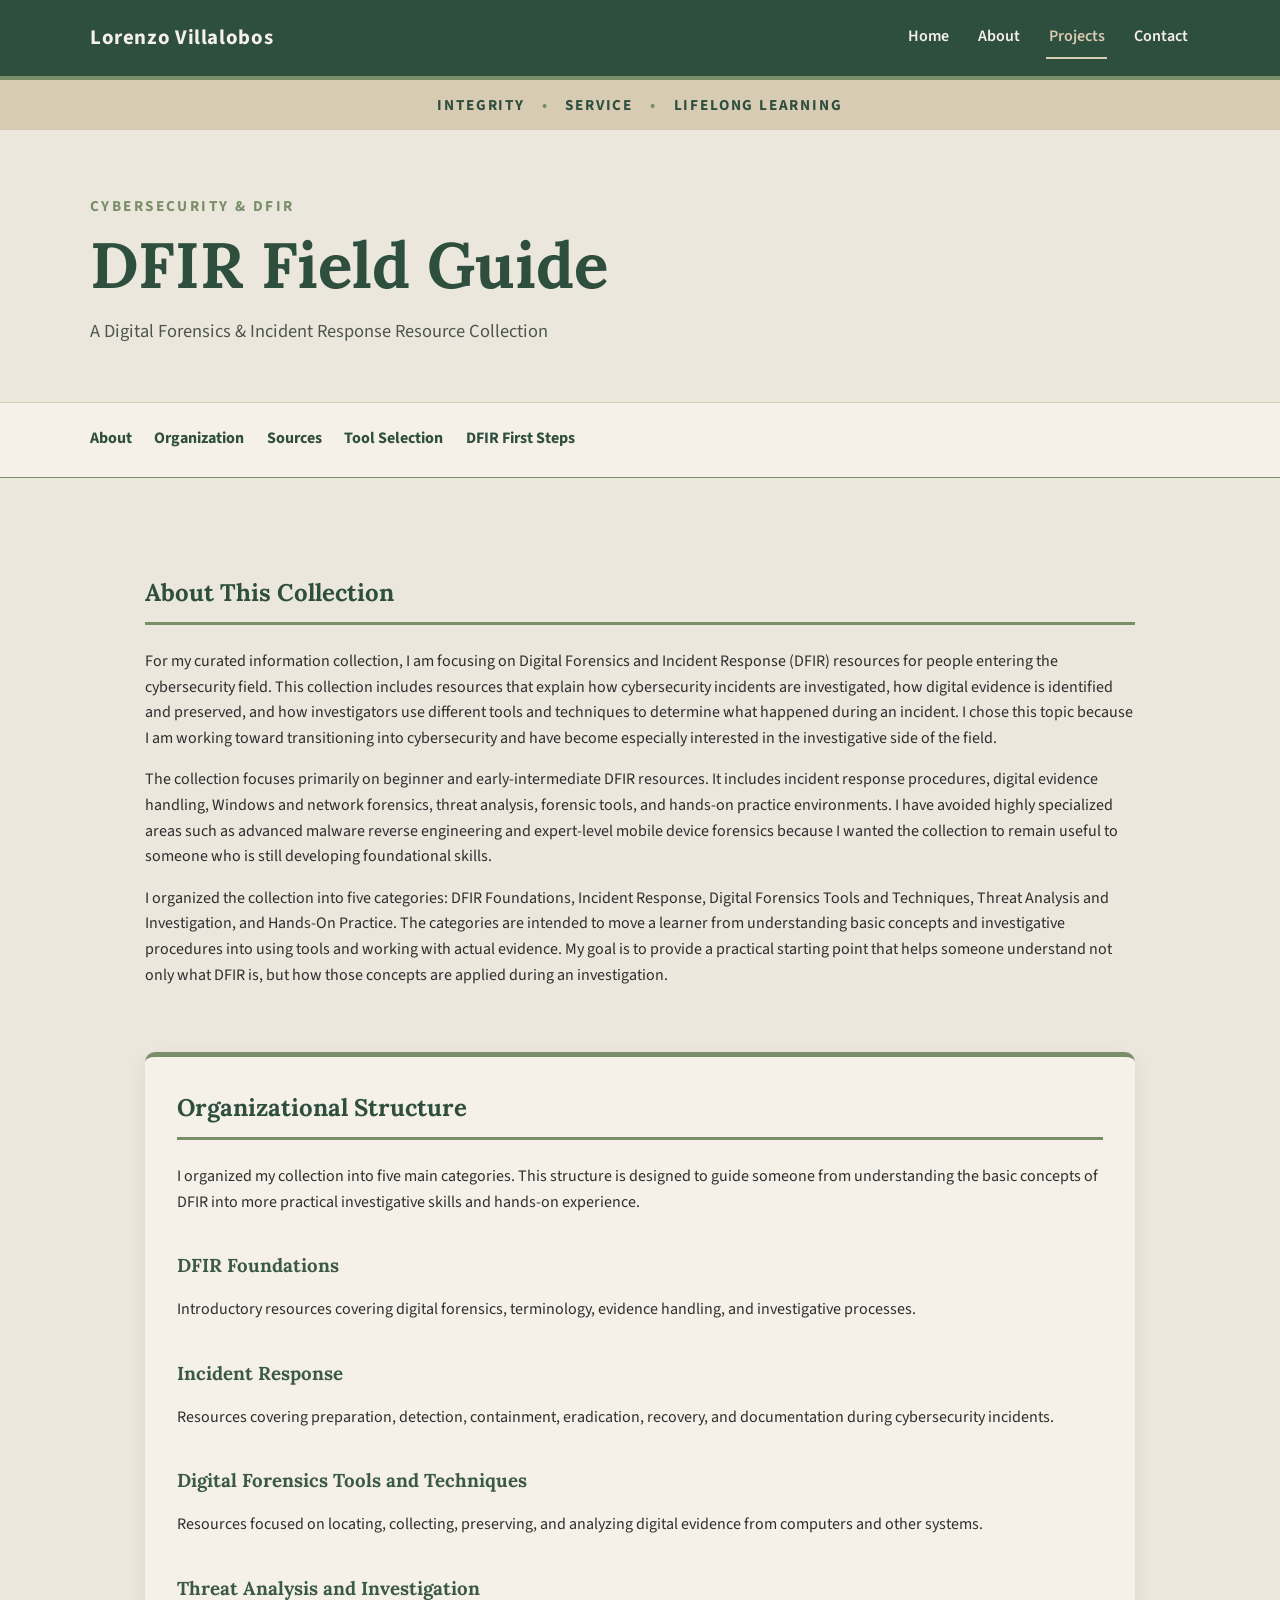
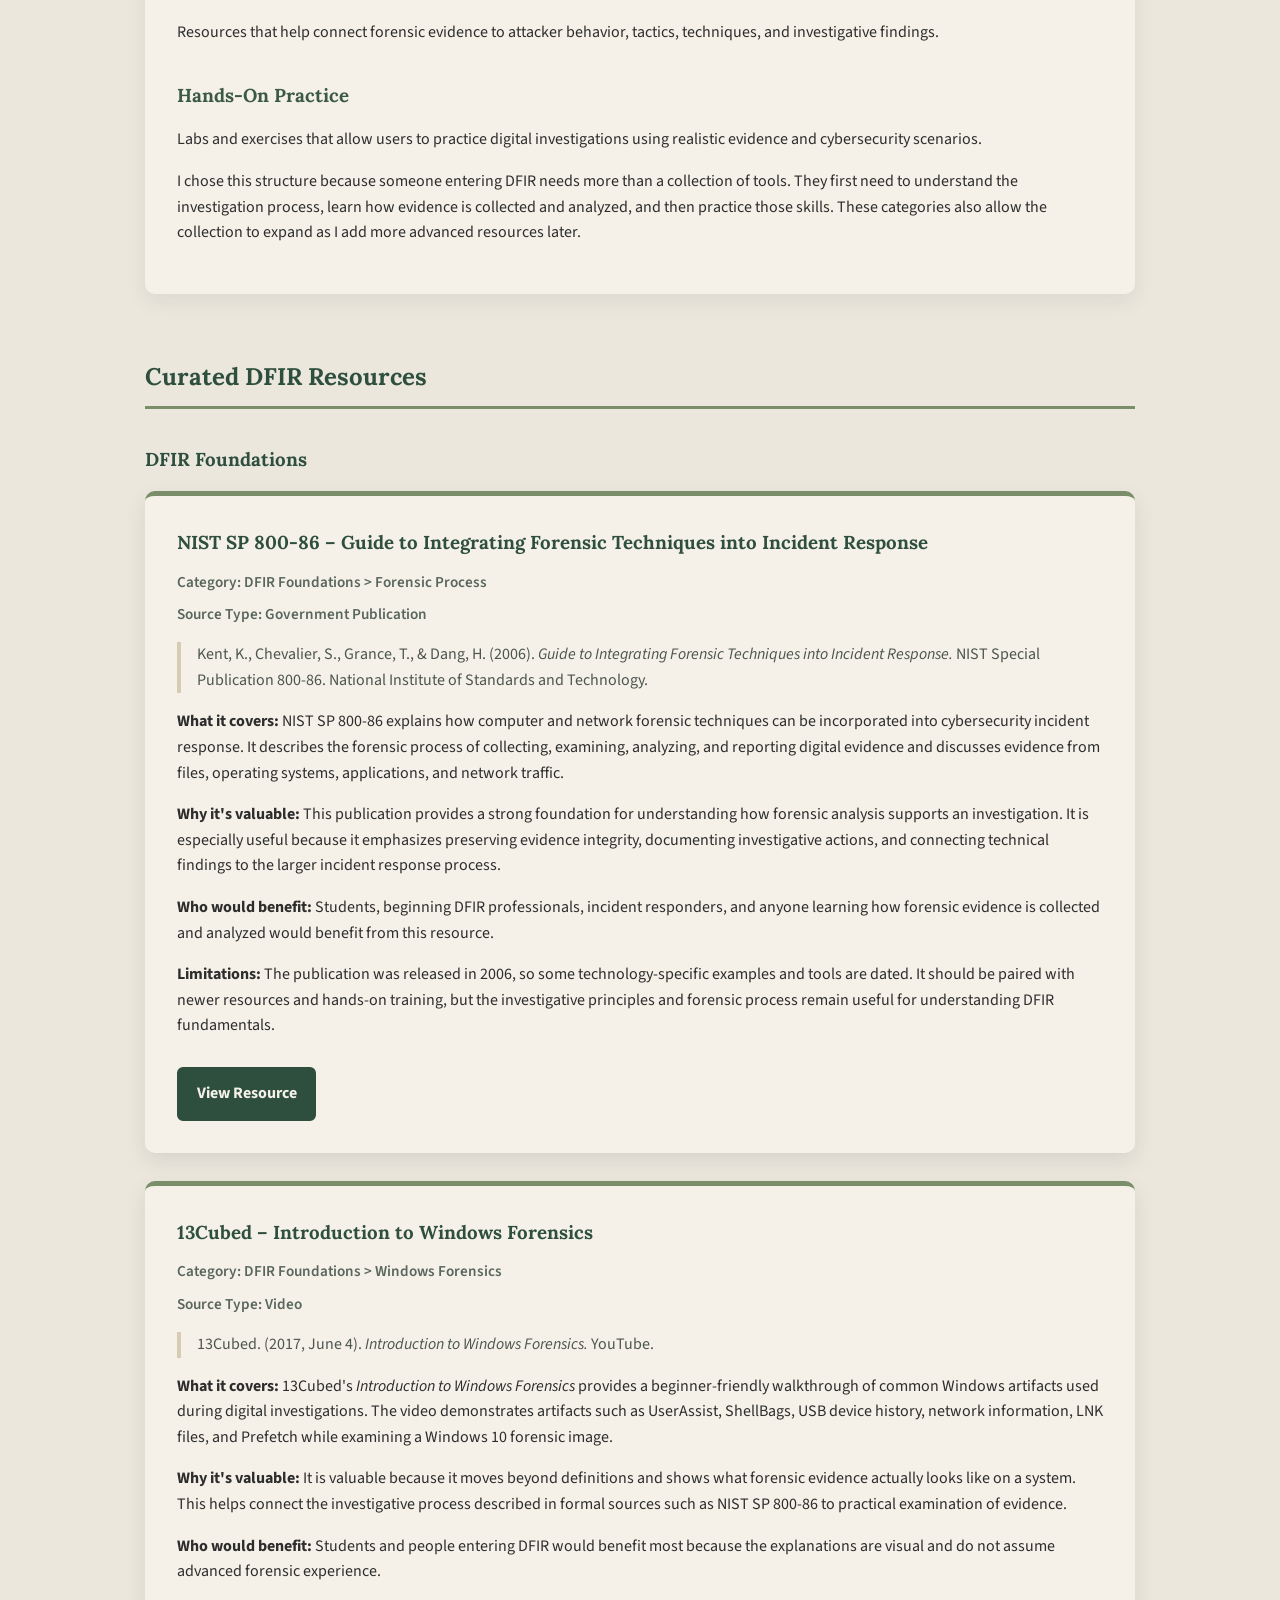
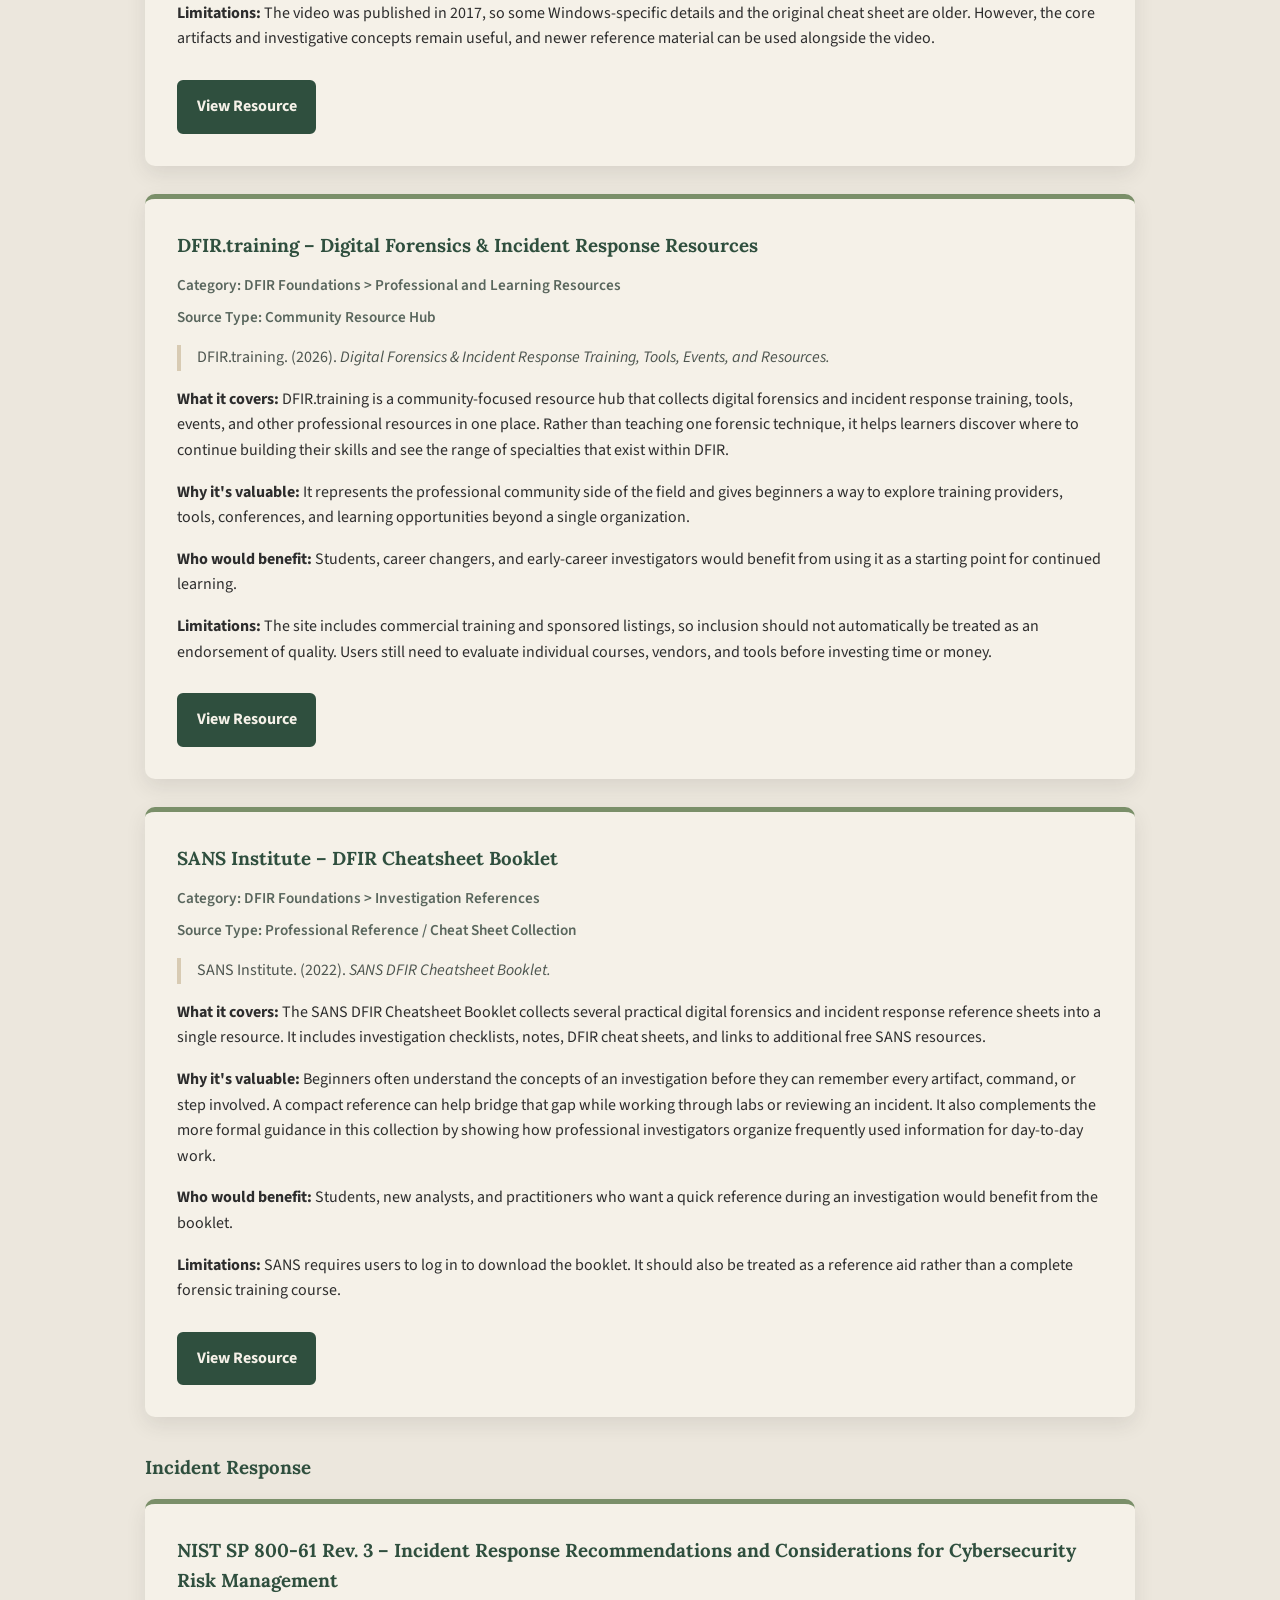
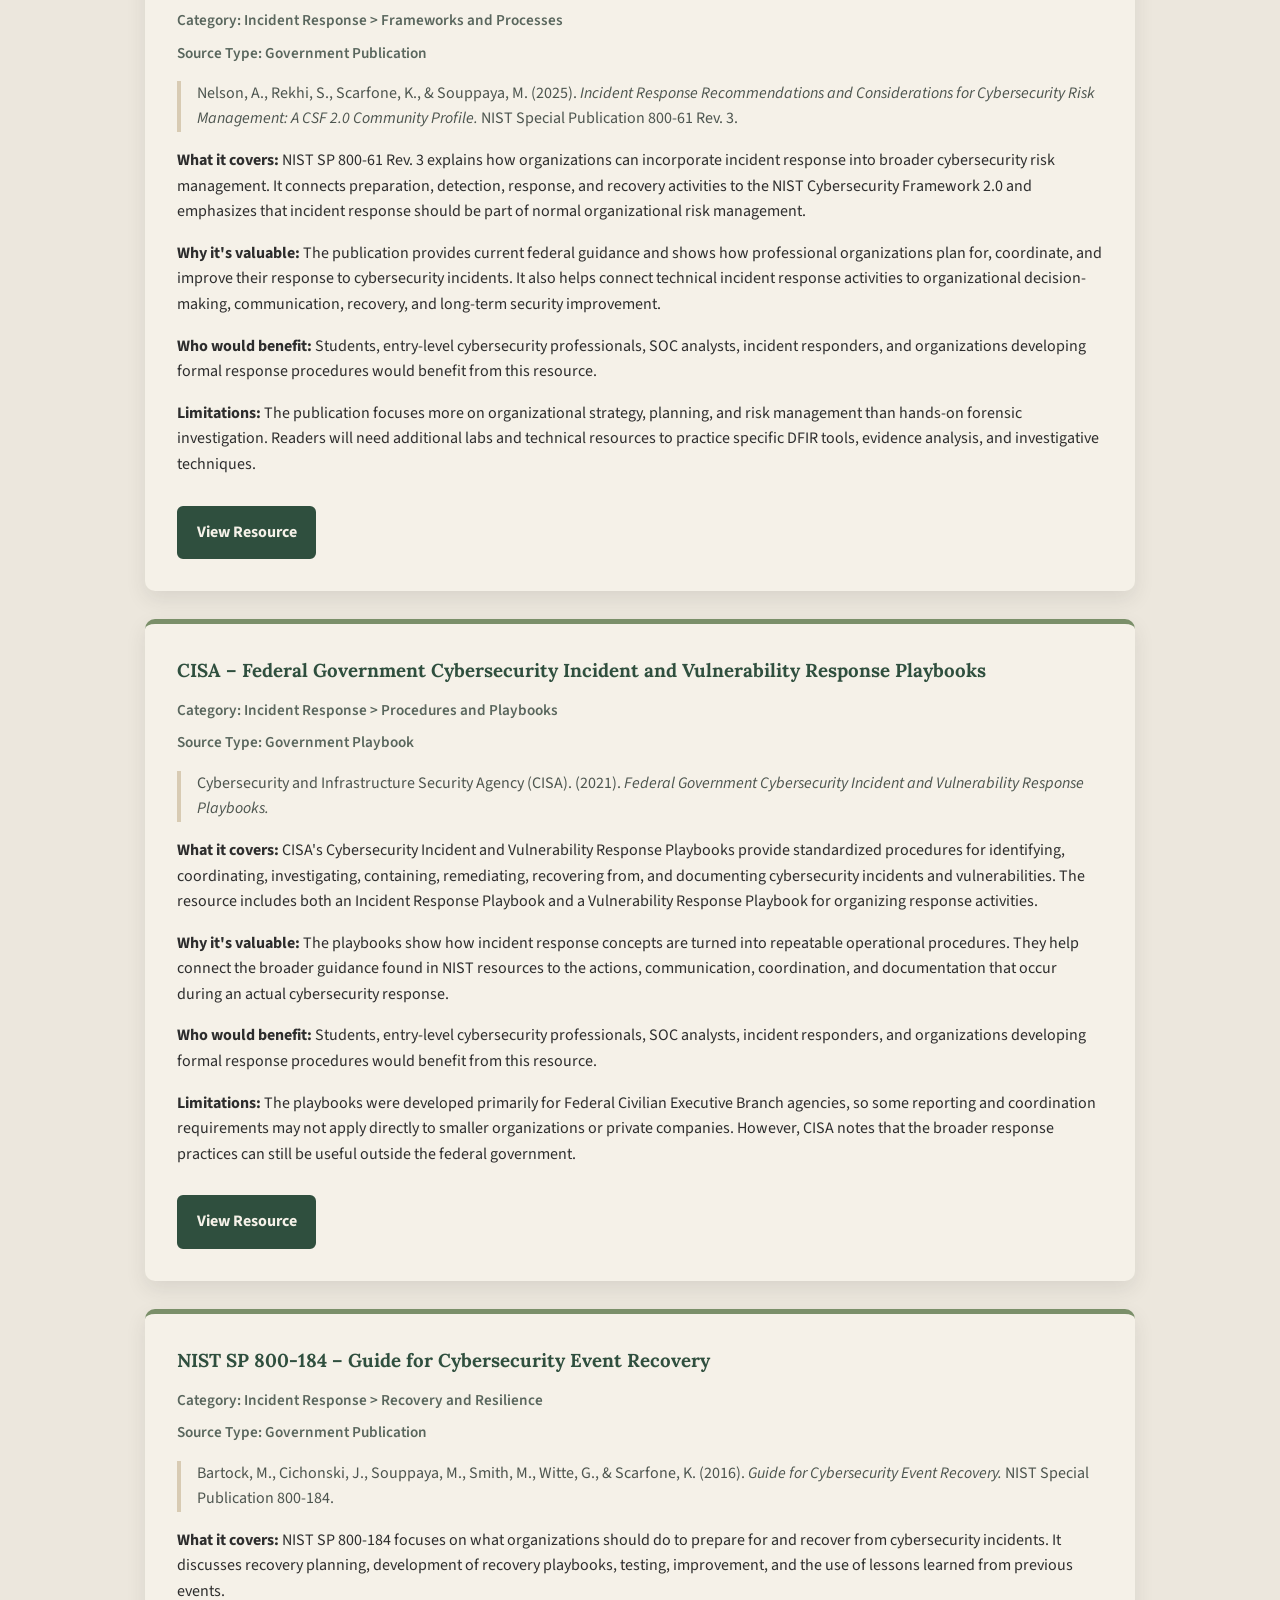
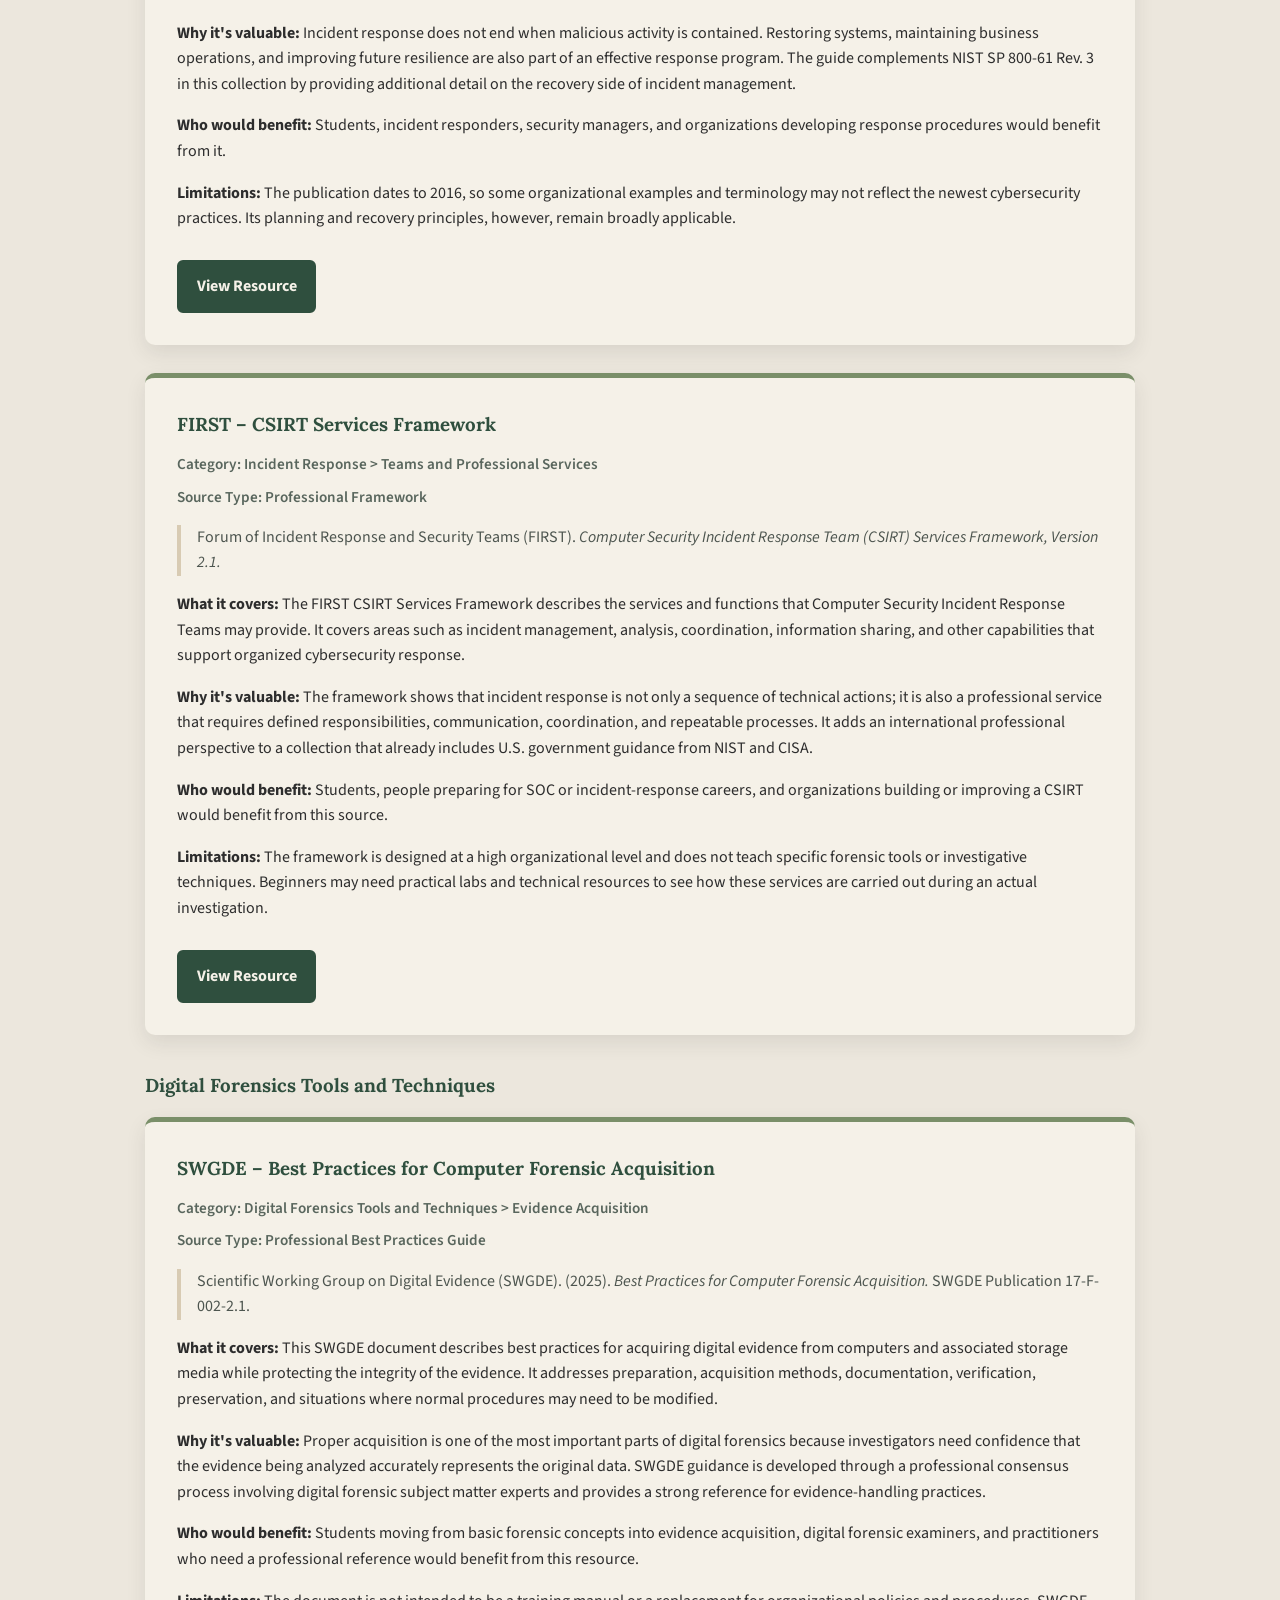
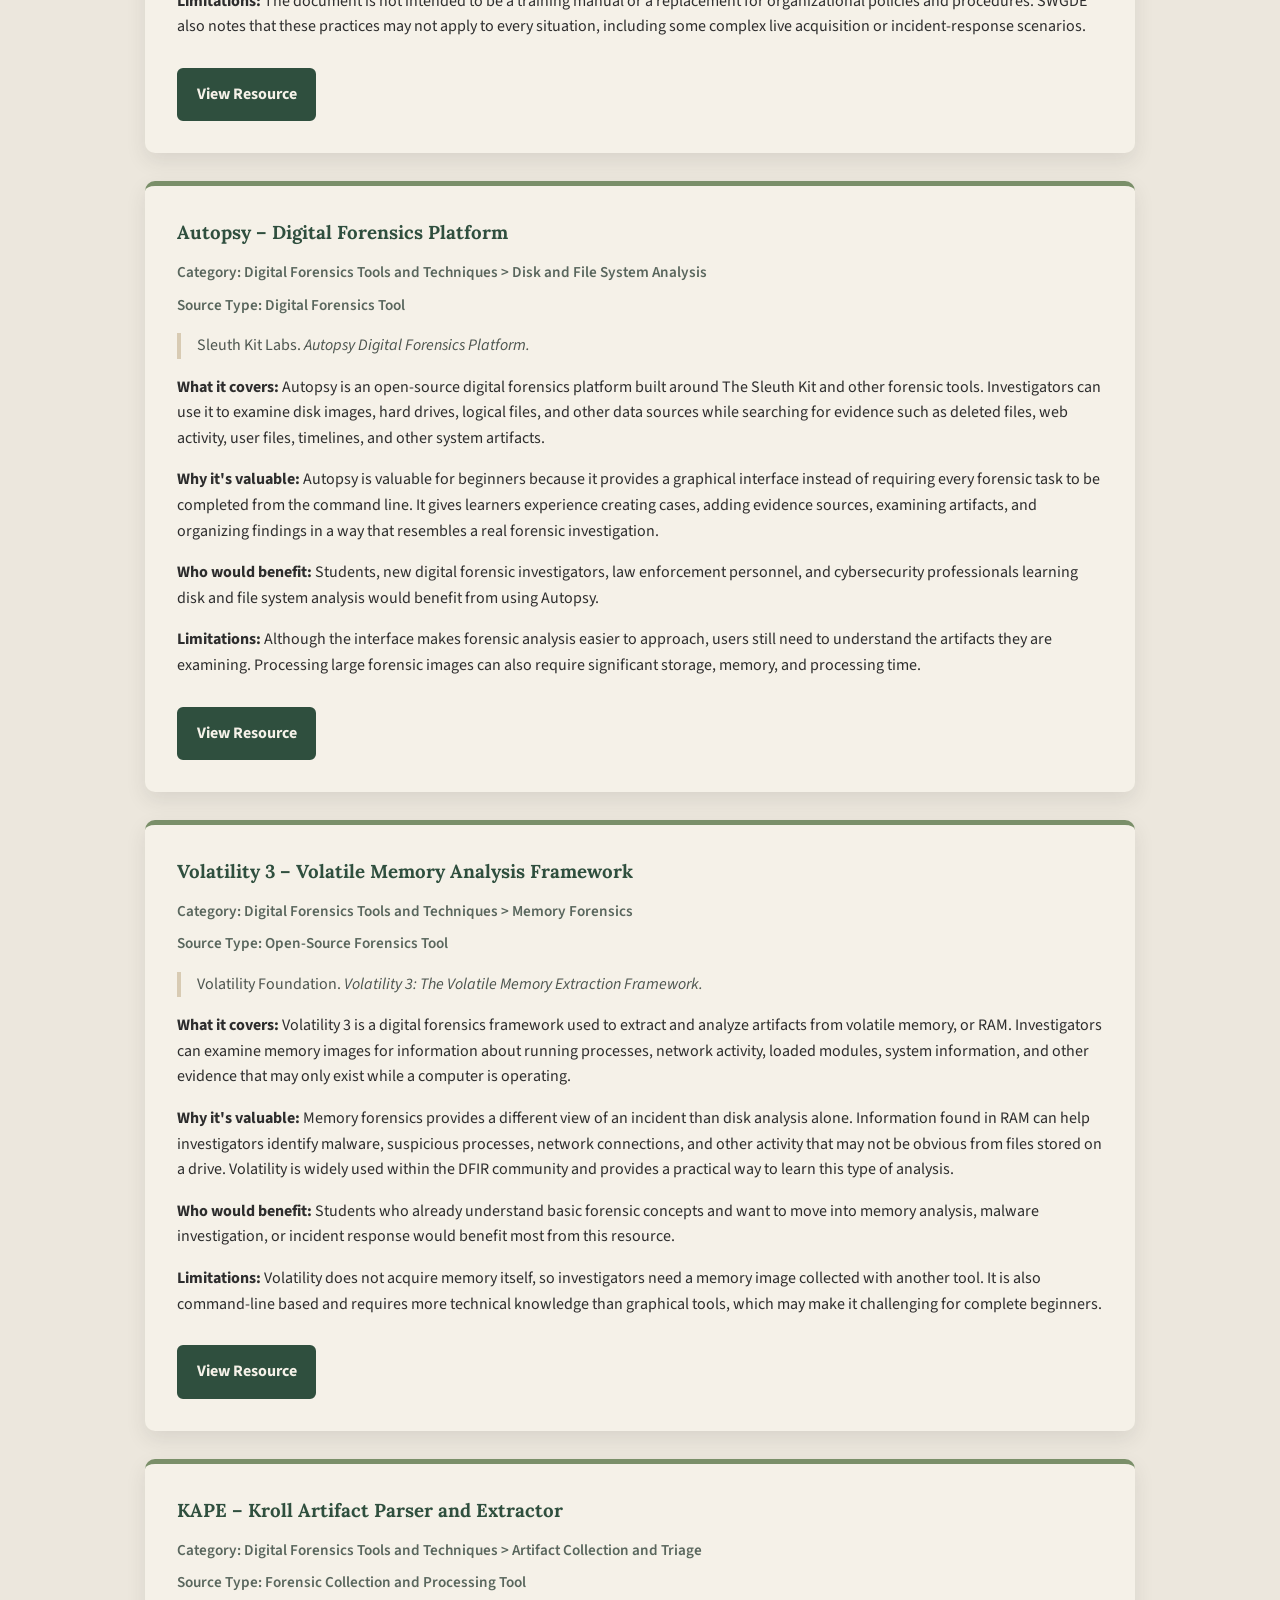
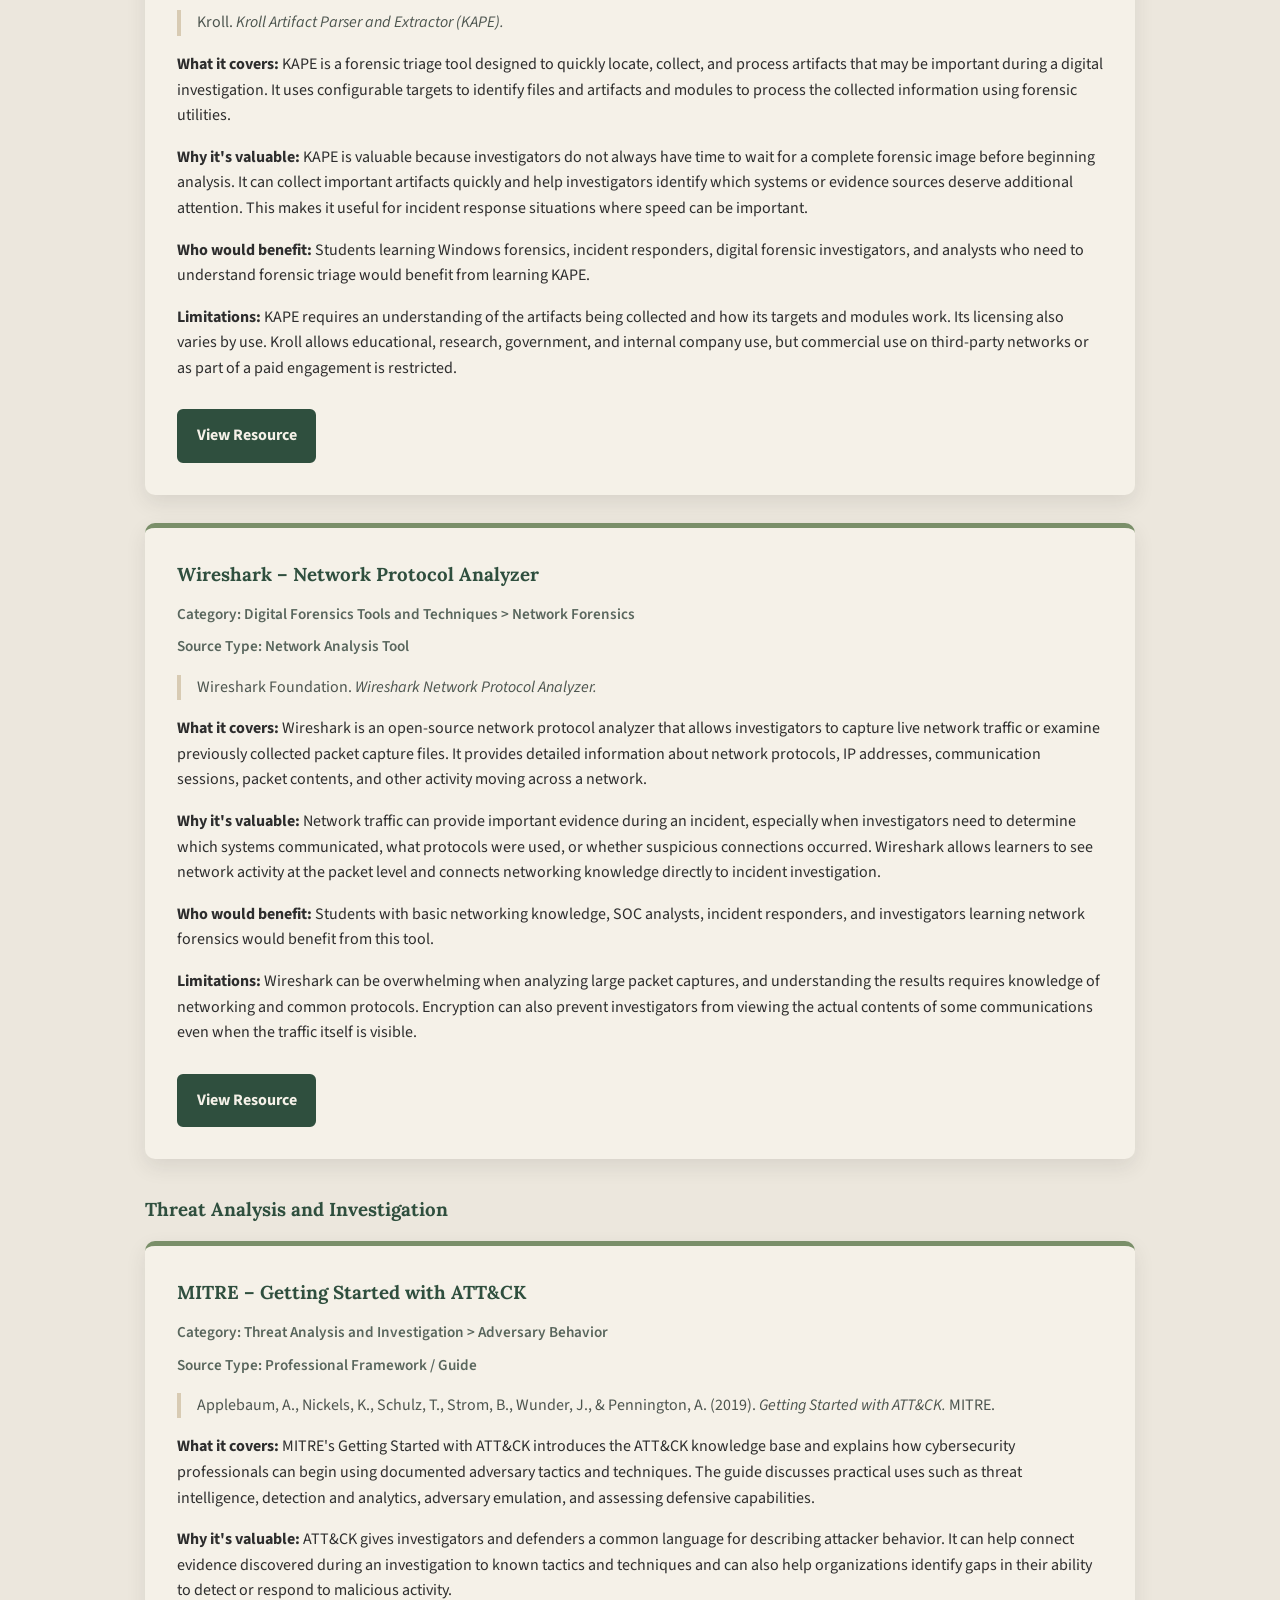
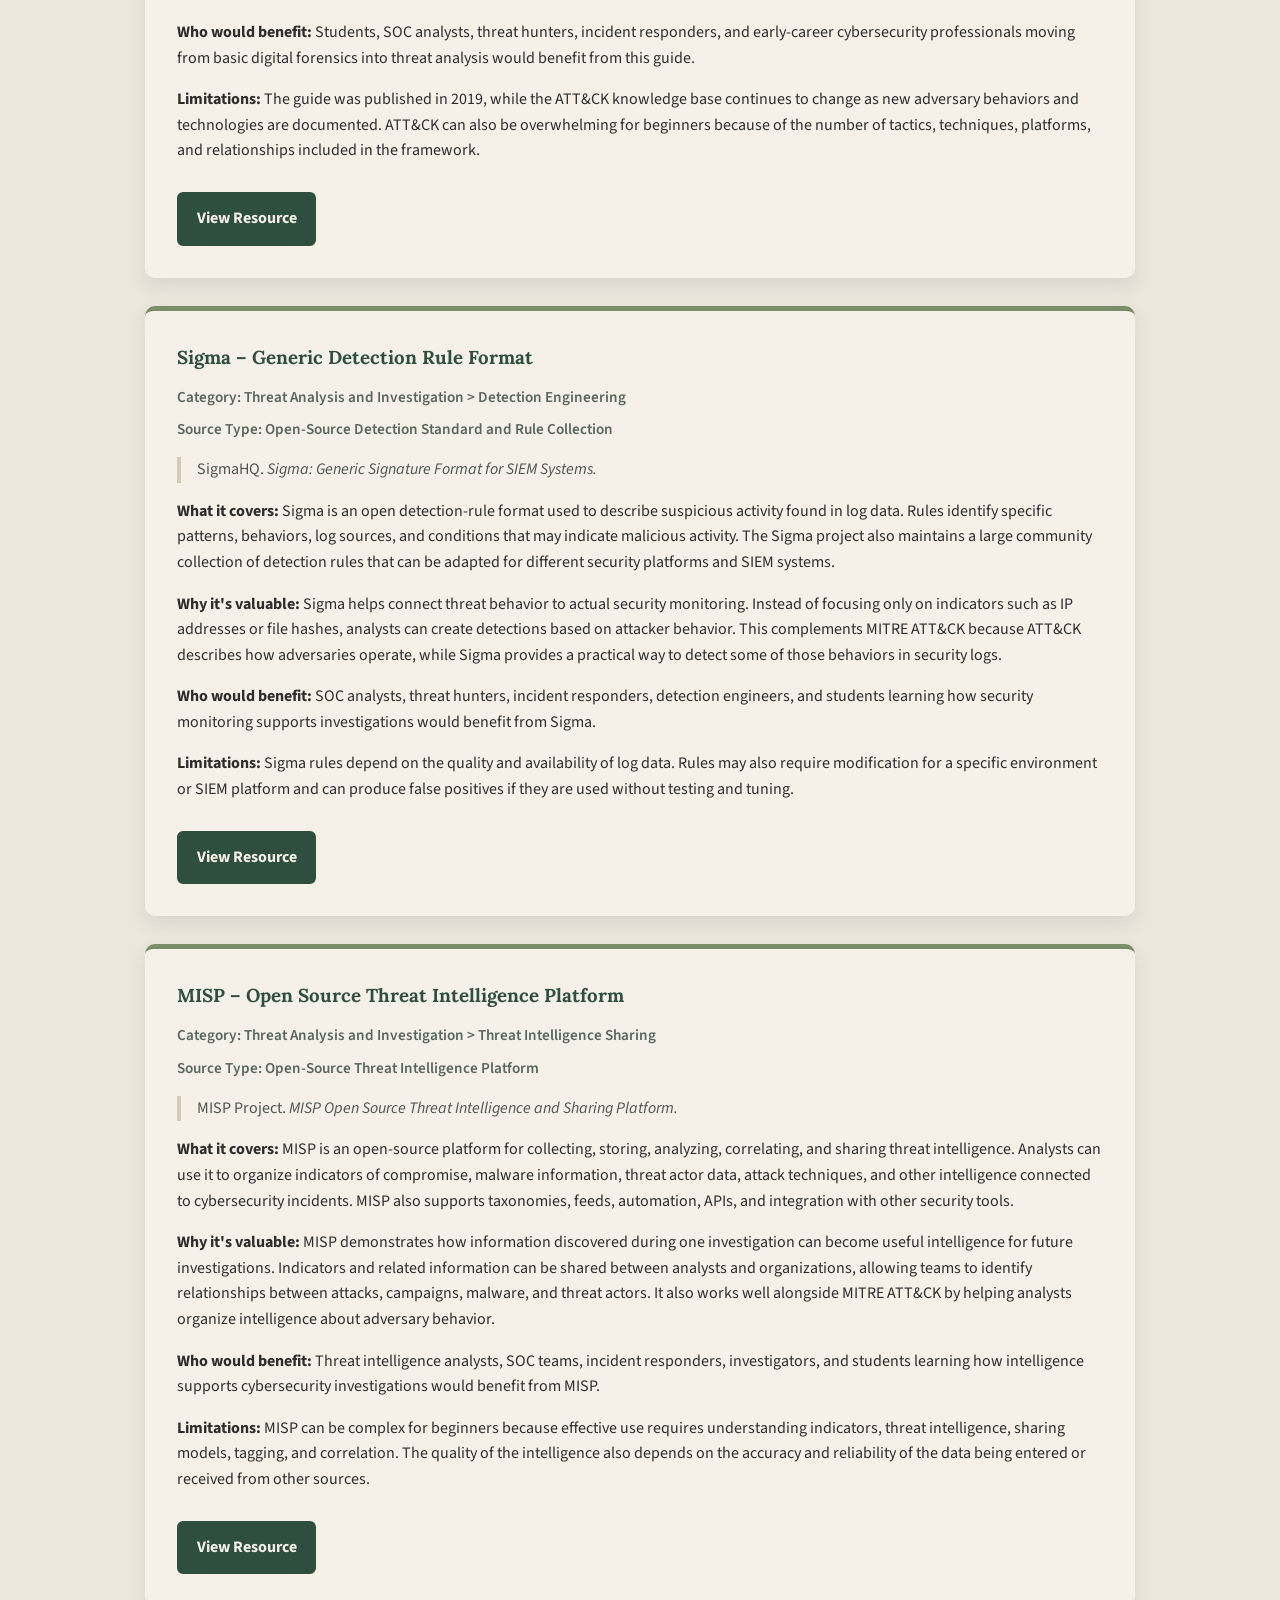
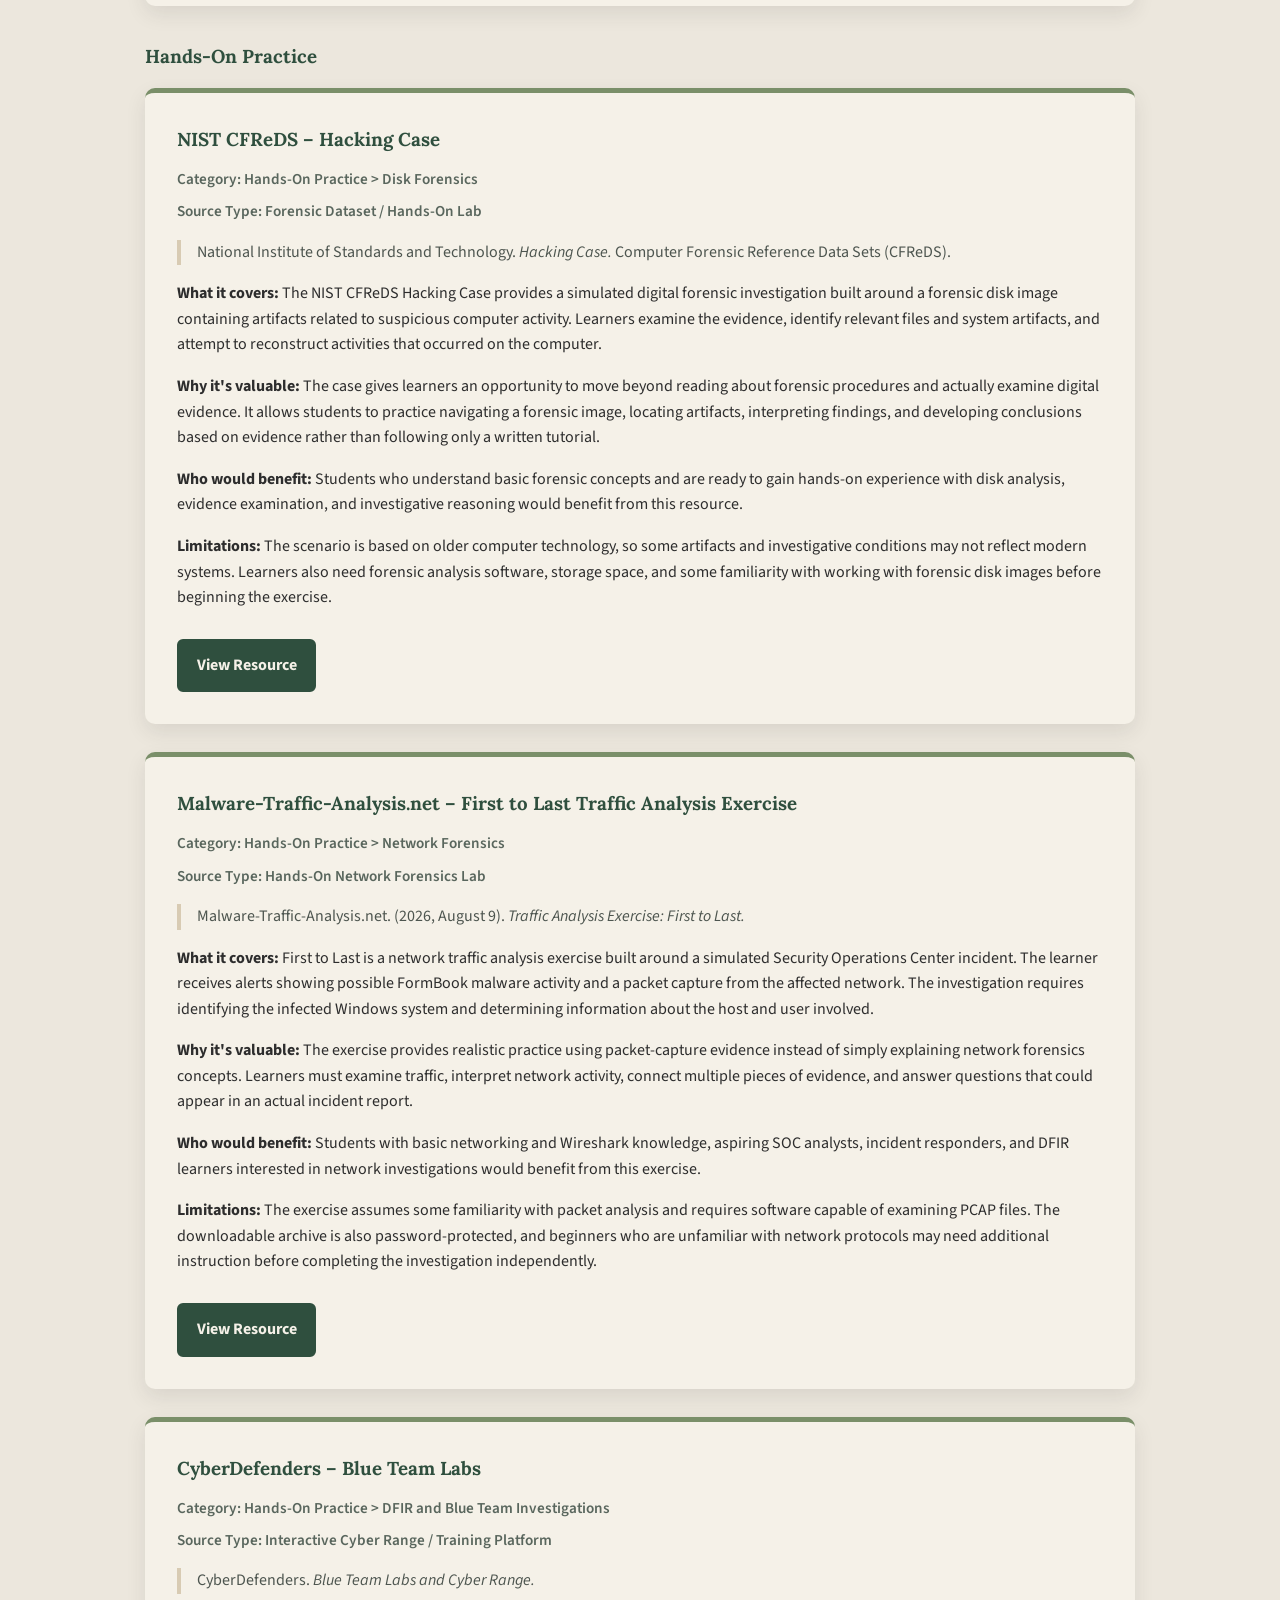
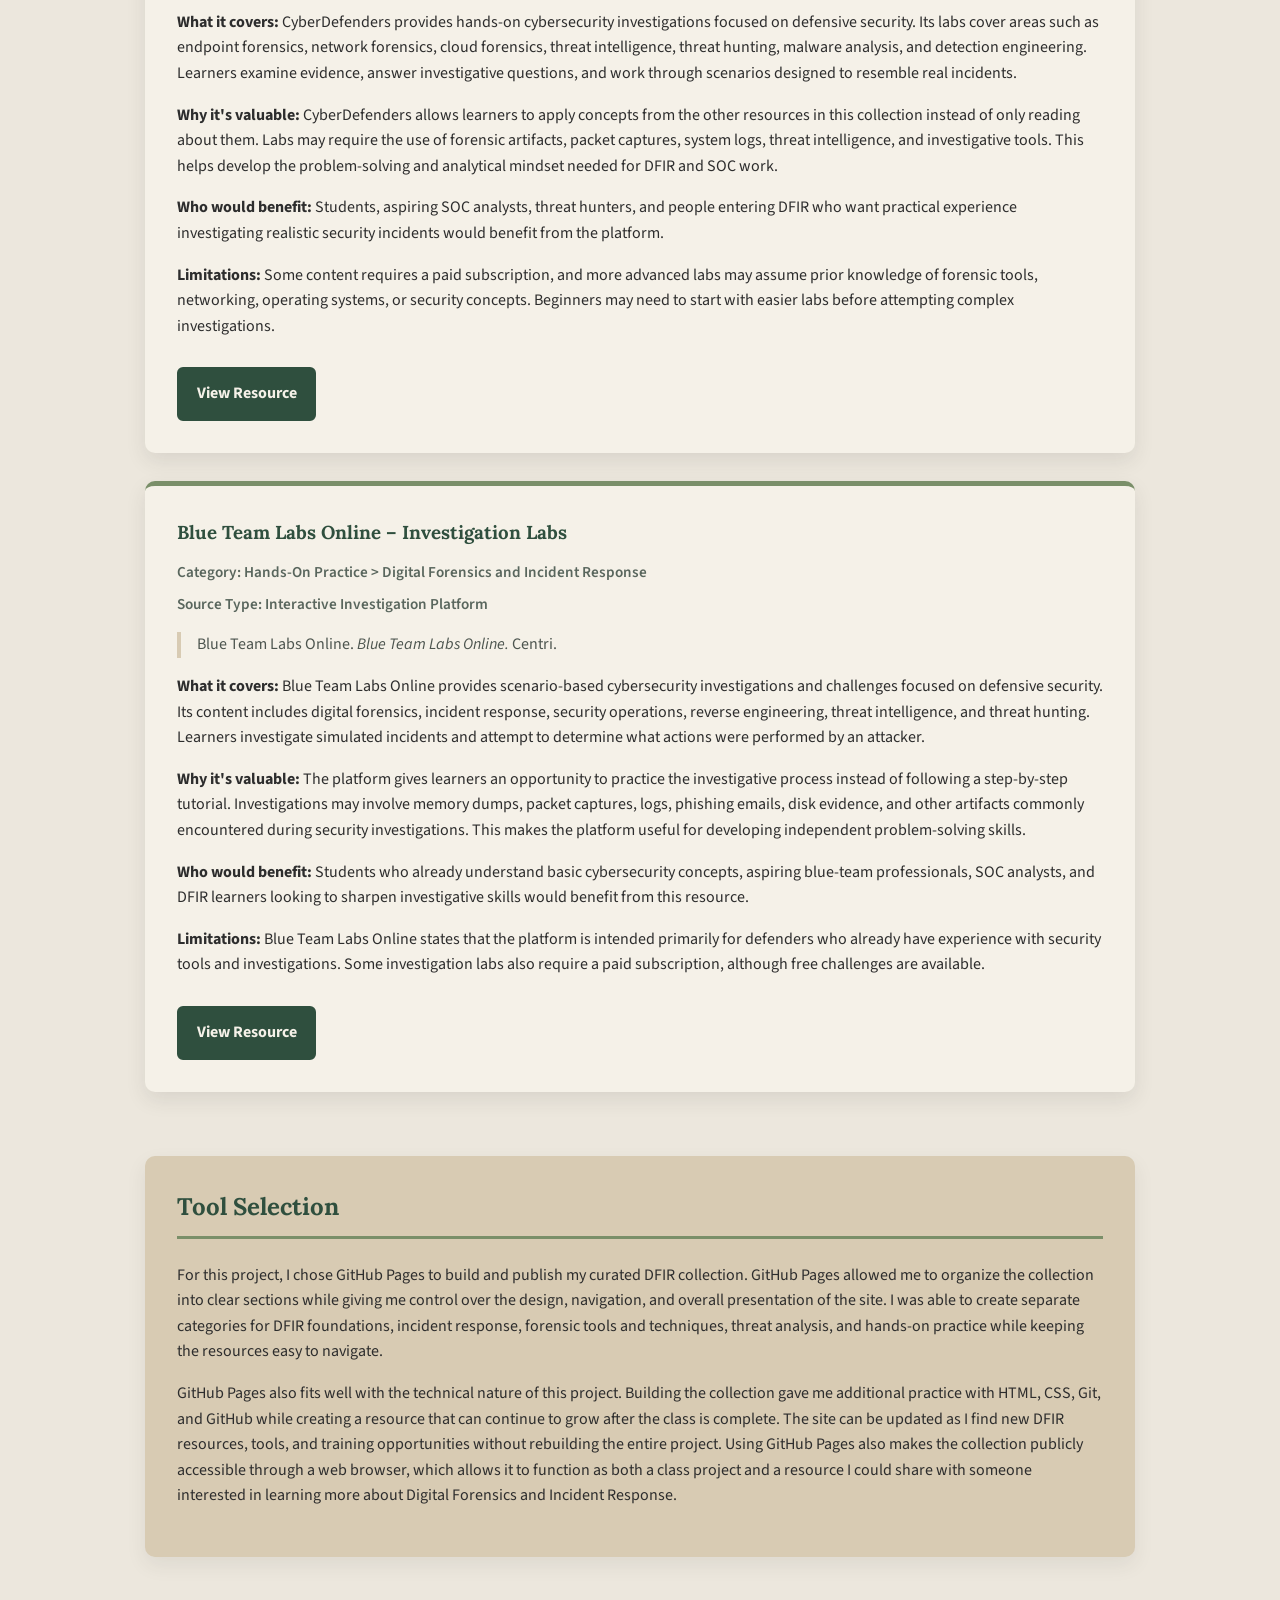
==== commit 96693833: "Add footer section with links and copyright info Added footer with copyright and links to DFIR resou" ====
--- a/index.html
+++ b/index.html
@@ -1565,13 +1565,26 @@
     </a>
 </p>
         
-    </footer>
-    <button id="backToTop" class="back-to-top" aria-label="Back to top">
-    ↑ Back to Top
-</button>
-
-<script src="script.js"></script>
-
-</body>
-
-</html>
+<footer class="site-footer">
+
+    <div class="container">
+
+        <p>
+            © 2026 Lorenzo Villalobos
+            <br>
+            Building Safer Communities • Preparing for a Secure Digital Future
+        </p>
+
+        <p class="dfir-footer-links">
+            <a href="index.html">DFIR Field Guide</a>
+            <span>•</span>
+            <a href="synthesis-blueprint.html">DFIR First Steps</a>
+            <span>•</span>
+            <a href="https://lorenzojvillalobos.github.io/professional-portfolio/">
+                Professional Portfolio
+            </a>
+        </p>
+
+    </div>
+
+</footer>
--- a/style.css
+++ b/style.css
@@ -433,3 +433,306 @@
         padding: 0.65rem 0.85rem;
     }
 }
+/* ========================================
+   Professional Portfolio Branding
+   Shared DFIR Project Layout
+======================================== */
+
+.container {
+    width: min(1100px, 90%);
+    margin: 0 auto;
+}
+
+
+/* ========================================
+   Portfolio Header
+======================================== */
+
+.site-header {
+    padding: 0;
+    color: #f5f1e8;
+    background-color: #2f4f3e;
+    text-align: left;
+    border-bottom: 4px solid #7a8f69;
+}
+
+.site-header .header-content {
+    min-height: 76px;
+
+    display: flex;
+    justify-content: space-between;
+    align-items: center;
+
+    gap: 2rem;
+}
+
+.site-header .site-name {
+    margin: 0;
+    padding: 0;
+
+    color: #f5f1e8;
+
+    font-family: "Source Sans 3", sans-serif;
+    font-size: 1.3rem;
+    font-weight: 700;
+    letter-spacing: 0.03em;
+
+    text-decoration: none;
+
+    transition: color 0.3s ease;
+}
+
+.site-header .site-name:hover,
+.site-header .site-name:focus {
+    color: #d8cbb3;
+}
+
+
+/* ========================================
+   Portfolio Navigation
+======================================== */
+
+.site-header .site-nav {
+    padding: 0;
+
+    background-color: transparent;
+
+    text-align: left;
+
+    border: 0;
+}
+
+.site-header .nav-links {
+    display: flex;
+    align-items: center;
+
+    gap: 1.5rem;
+
+    margin: 0;
+    padding: 0;
+
+    list-style: none;
+}
+
+.site-header .site-nav a {
+    display: inline-block;
+
+    width: auto;
+
+    margin: 0;
+    padding: 0.45rem 0.15rem;
+
+    color: #f5f1e8;
+
+    font-weight: 600;
+    text-decoration: none;
+
+    border-bottom: 2px solid transparent;
+
+    transition:
+        color 0.3s ease,
+        border-color 0.3s ease;
+}
+
+.site-header .site-nav a:hover,
+.site-header .site-nav a:focus,
+.site-header .site-nav a.active {
+    color: #d8cbb3;
+    border-color: #d8cbb3;
+}
+
+
+/* ========================================
+   Professional Values Banner
+======================================== */
+
+.values-banner {
+    margin: 0;
+    padding: 0.8rem 0;
+
+    color: #2f4f3e;
+    background-color: #d8cbb3;
+
+    text-align: center;
+}
+
+.values-banner p {
+    margin: 0;
+
+    color: #2f4f3e;
+
+    font-size: 0.95rem;
+    font-weight: 700;
+
+    letter-spacing: 0.12em;
+    text-transform: uppercase;
+}
+
+.values-banner span {
+    margin: 0 0.75rem;
+    color: #7a8f69;
+}
+
+
+/* ========================================
+   DFIR Project Heading
+======================================== */
+
+.project-hero {
+    margin: 0;
+    padding: 4rem 0 3.5rem;
+
+    color: #2d2d2d;
+    background-color: #ece7dd;
+
+    text-align: left;
+}
+
+.project-hero .project-eyebrow {
+    margin-bottom: 0.75rem;
+
+    color: #7a8f69;
+
+    font-size: 0.95rem;
+    font-weight: 700;
+
+    letter-spacing: 0.16em;
+    text-transform: uppercase;
+}
+
+.project-hero h1 {
+    margin-bottom: 1rem;
+
+    color: #2f4f3e;
+
+    font-family: "Lora", serif;
+    font-size: clamp(2.4rem, 5vw, 4rem);
+
+    line-height: 1.1;
+}
+
+.project-hero p:last-child {
+    max-width: 750px;
+
+    margin: 0;
+
+    color: #4d554f;
+
+    font-size: 1.15rem;
+}
+
+
+/* ========================================
+   DFIR Project Navigation
+======================================== */
+
+.project-nav {
+    padding: 1rem 0;
+
+    background-color: #f5f1e8;
+
+    text-align: left;
+
+    border-top: 1px solid #d8cbb3;
+    border-bottom: 1px solid #7a8f69;
+}
+
+.project-nav .container {
+    display: flex;
+    flex-wrap: wrap;
+    align-items: center;
+
+    gap: 0.35rem 1.4rem;
+}
+
+.project-nav a {
+    display: inline-block;
+
+    width: auto;
+
+    margin: 0;
+    padding: 0.45rem 0;
+
+    color: #2f4f3e;
+
+    font-weight: 700;
+    text-decoration: none;
+
+    border-bottom: 2px solid transparent;
+
+    transition:
+        color 0.3s ease,
+        border-color 0.3s ease;
+}
+
+.project-nav a:hover,
+.project-nav a:focus {
+    color: #7a8f69;
+    border-color: #7a8f69;
+}
+
+
+/* ========================================
+   Responsive Portfolio Header
+======================================== */
+
+@media (max-width: 768px) {
+
+    .site-header .header-content {
+        flex-direction: column;
+        justify-content: center;
+
+        padding: 1rem 0;
+
+        gap: 0.75rem;
+    }
+
+    .site-header .site-name {
+        text-align: center;
+    }
+
+    .site-header .nav-links {
+        flex-wrap: wrap;
+        justify-content: center;
+
+        gap: 0.5rem 1.2rem;
+    }
+
+    .site-header .site-nav a {
+        display: inline-block;
+
+        width: auto;
+
+        margin: 0;
+    }
+
+    .values-banner span {
+        margin: 0 0.35rem;
+    }
+
+    .project-hero {
+        padding: 3rem 0 2.5rem;
+        text-align: center;
+    }
+
+    .project-hero p:last-child {
+        margin-right: auto;
+        margin-left: auto;
+    }
+
+    .project-nav {
+        text-align: center;
+    }
+
+    .project-nav .container {
+        justify-content: center;
+    }
+
+    .project-nav a {
+        display: inline-block;
+
+        width: auto;
+
+        margin: 0;
+    }
+}
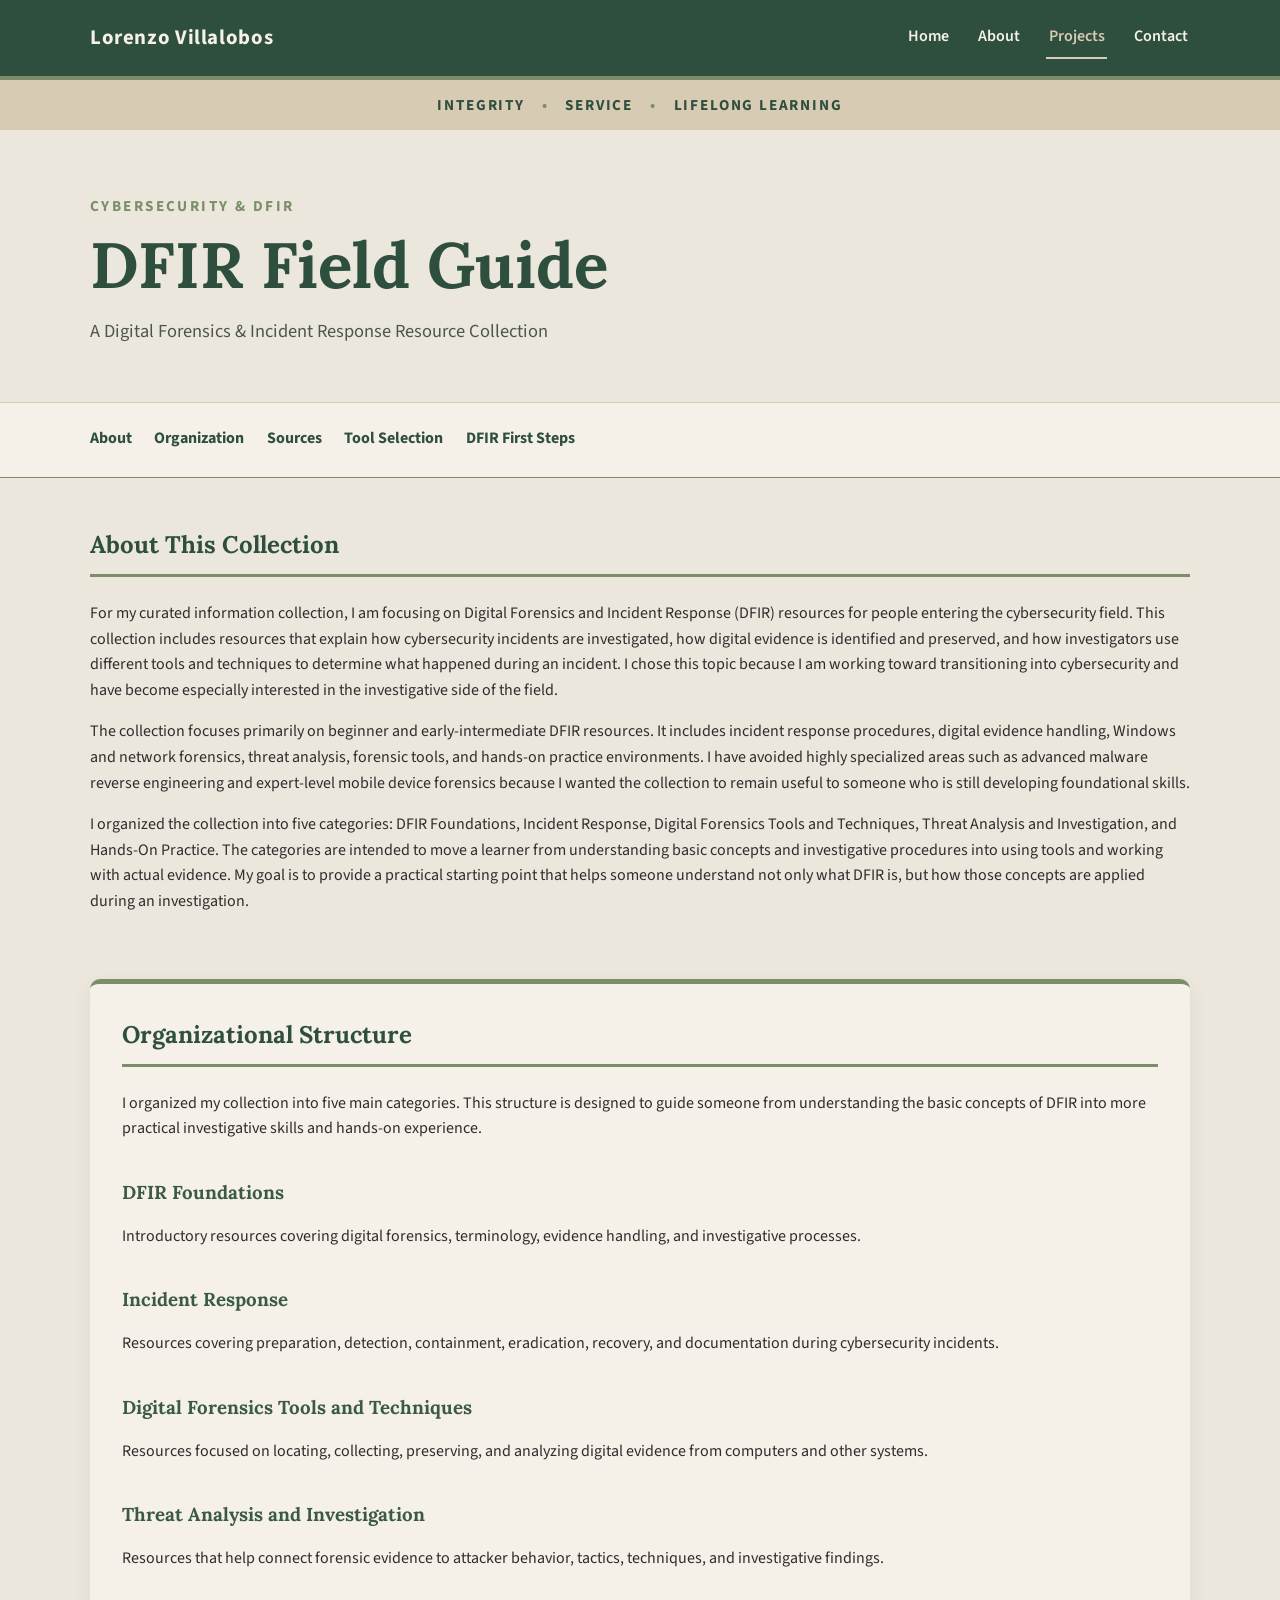
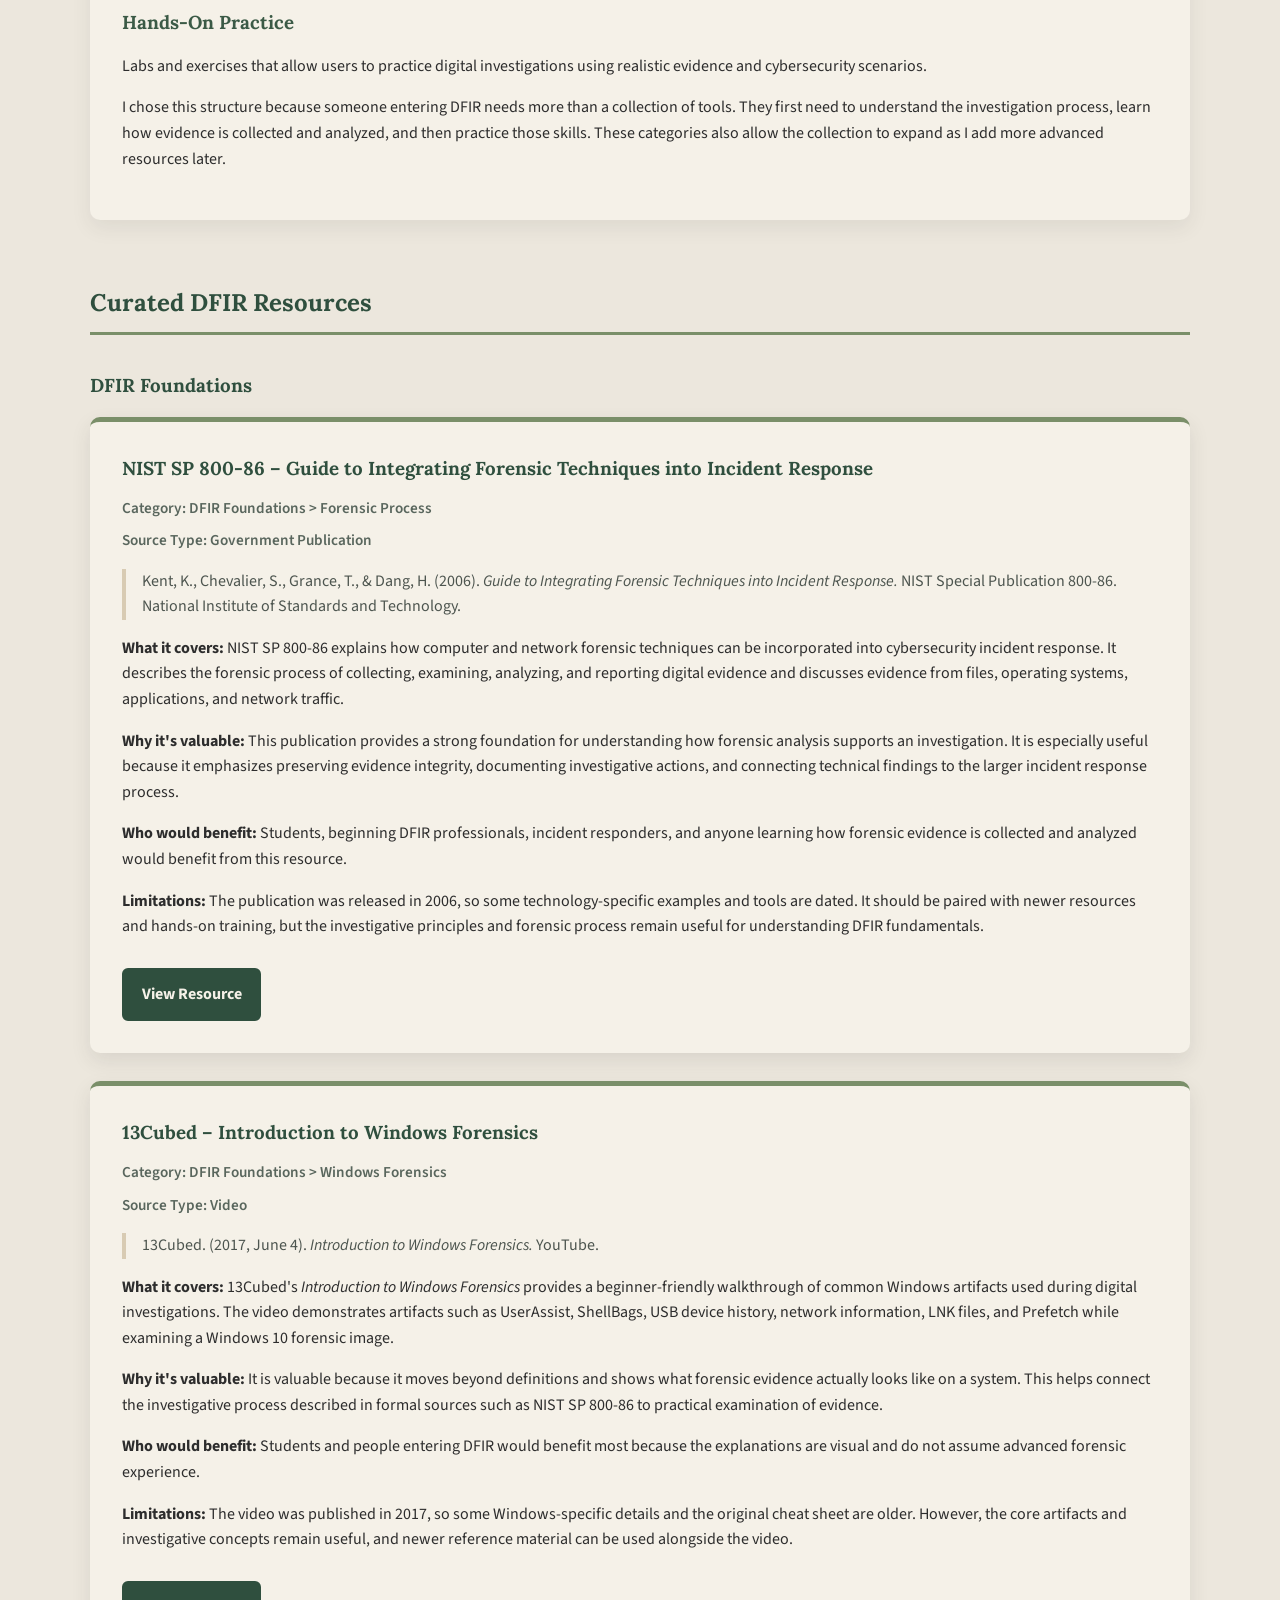
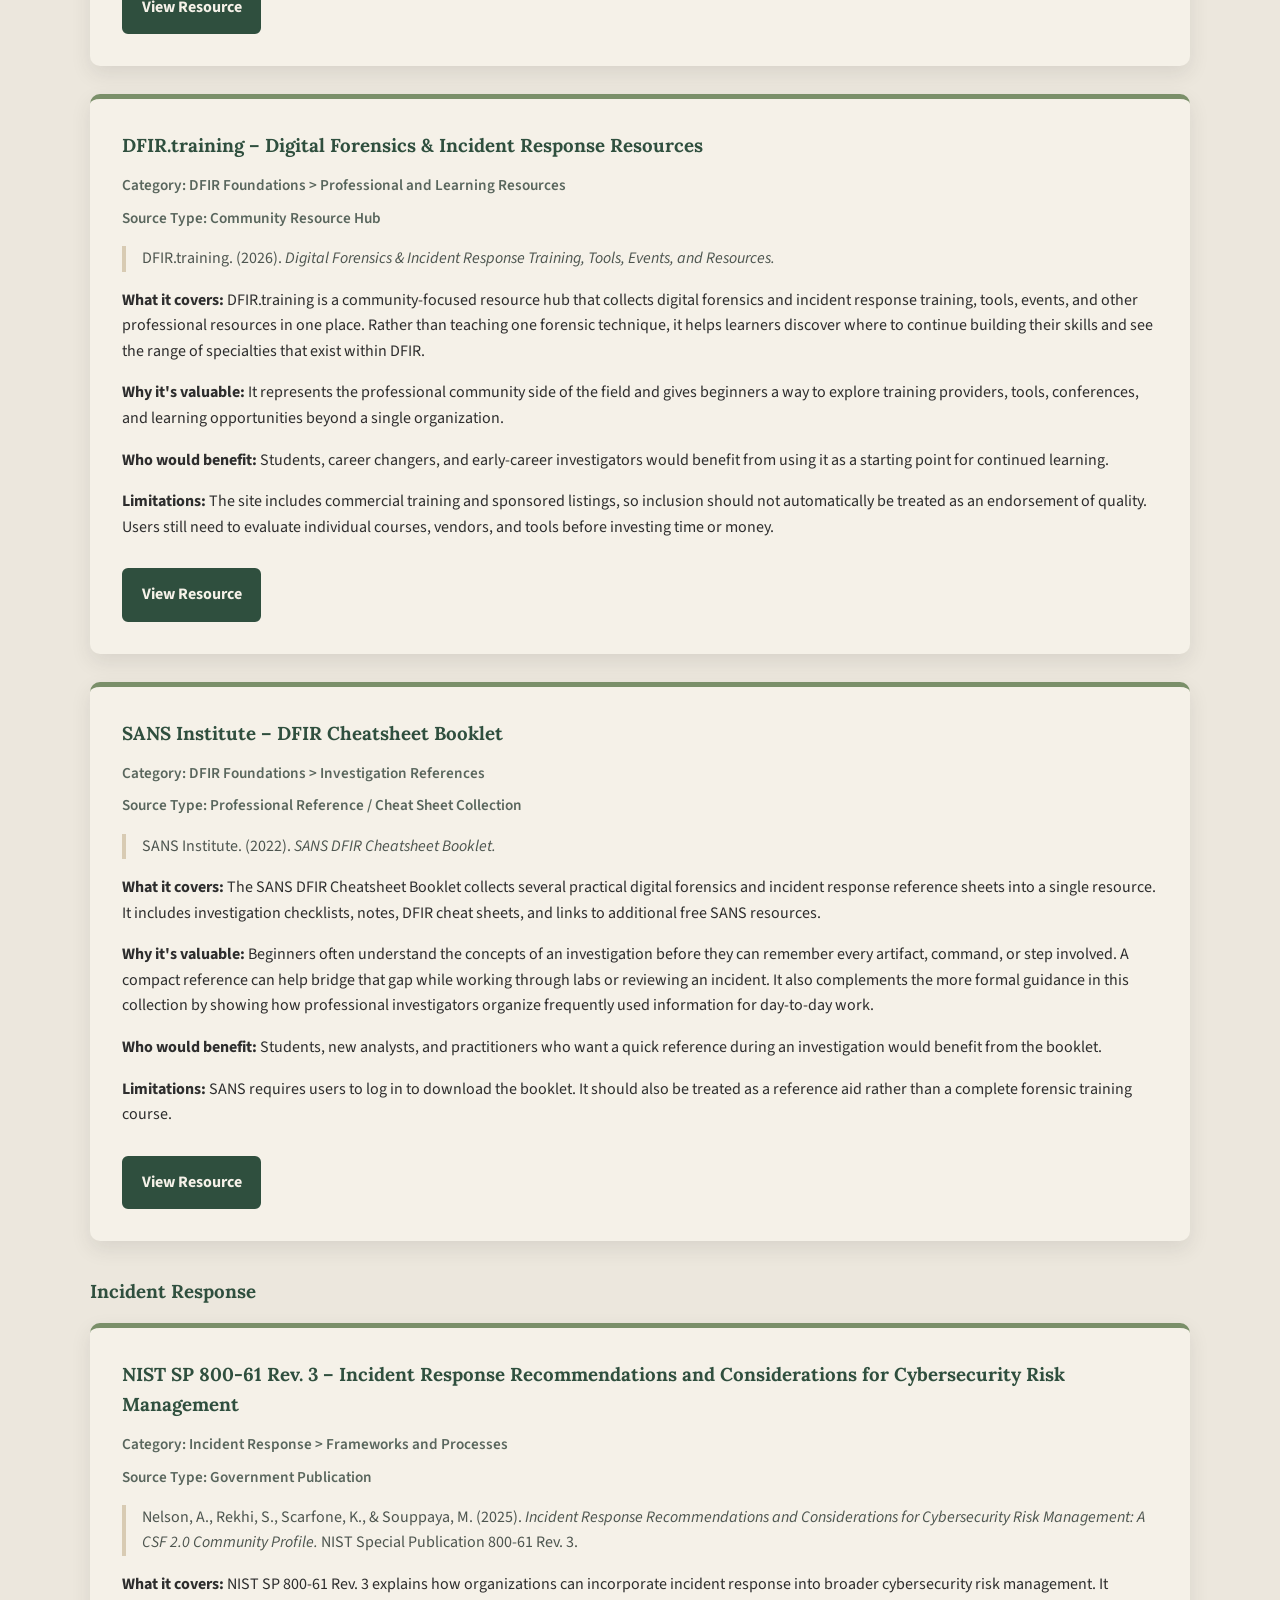
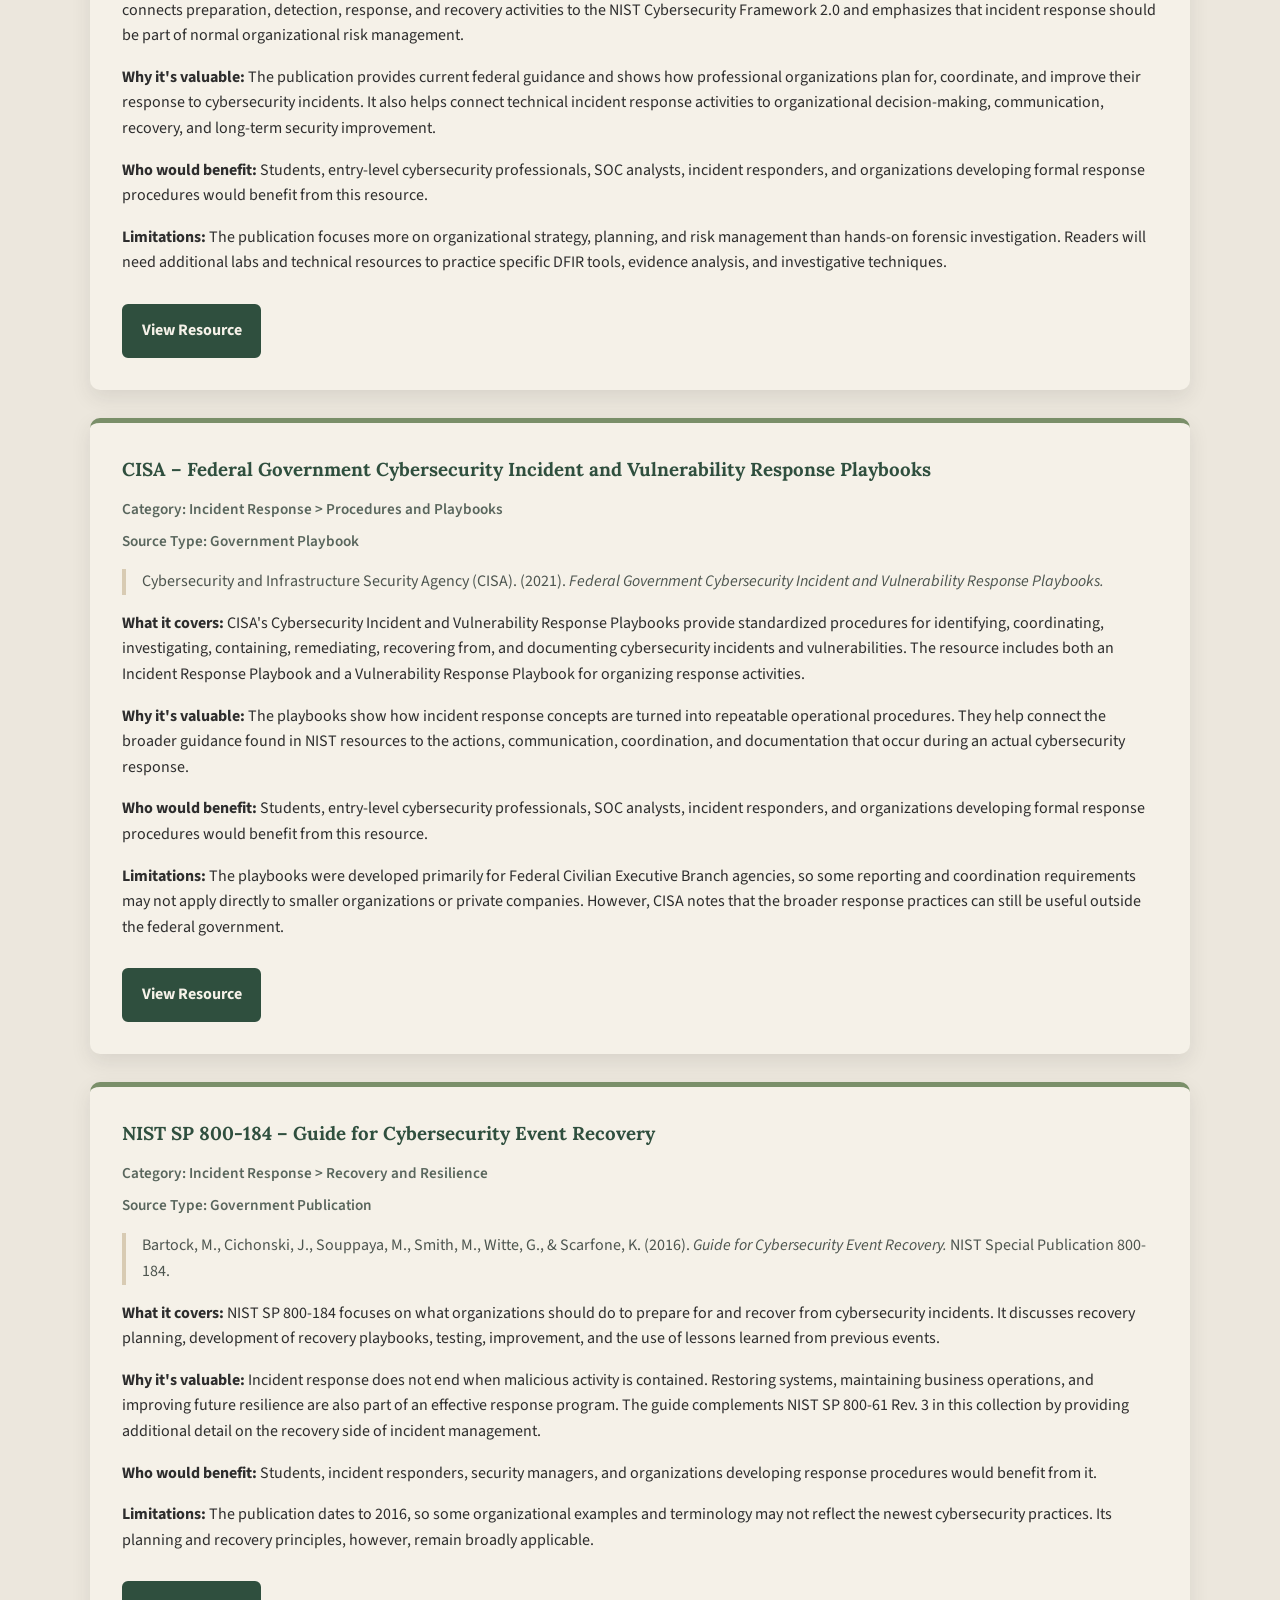
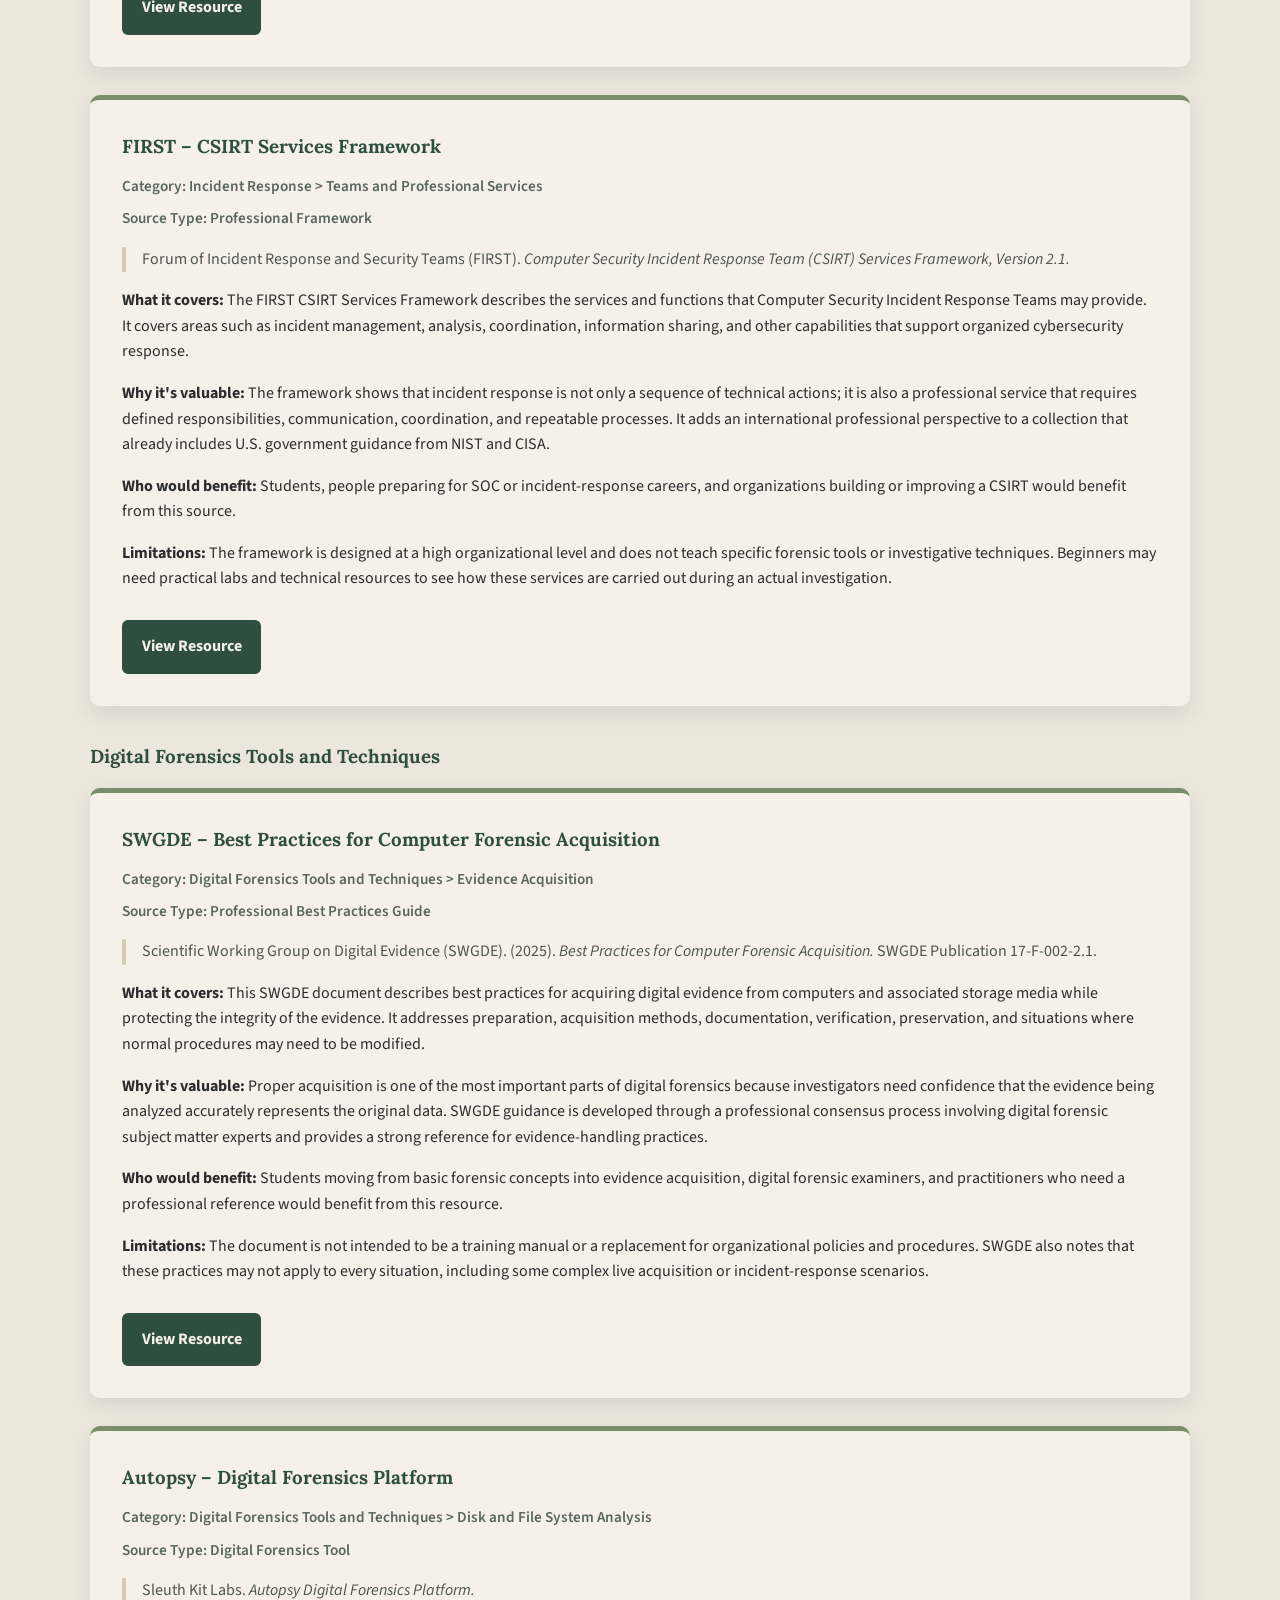
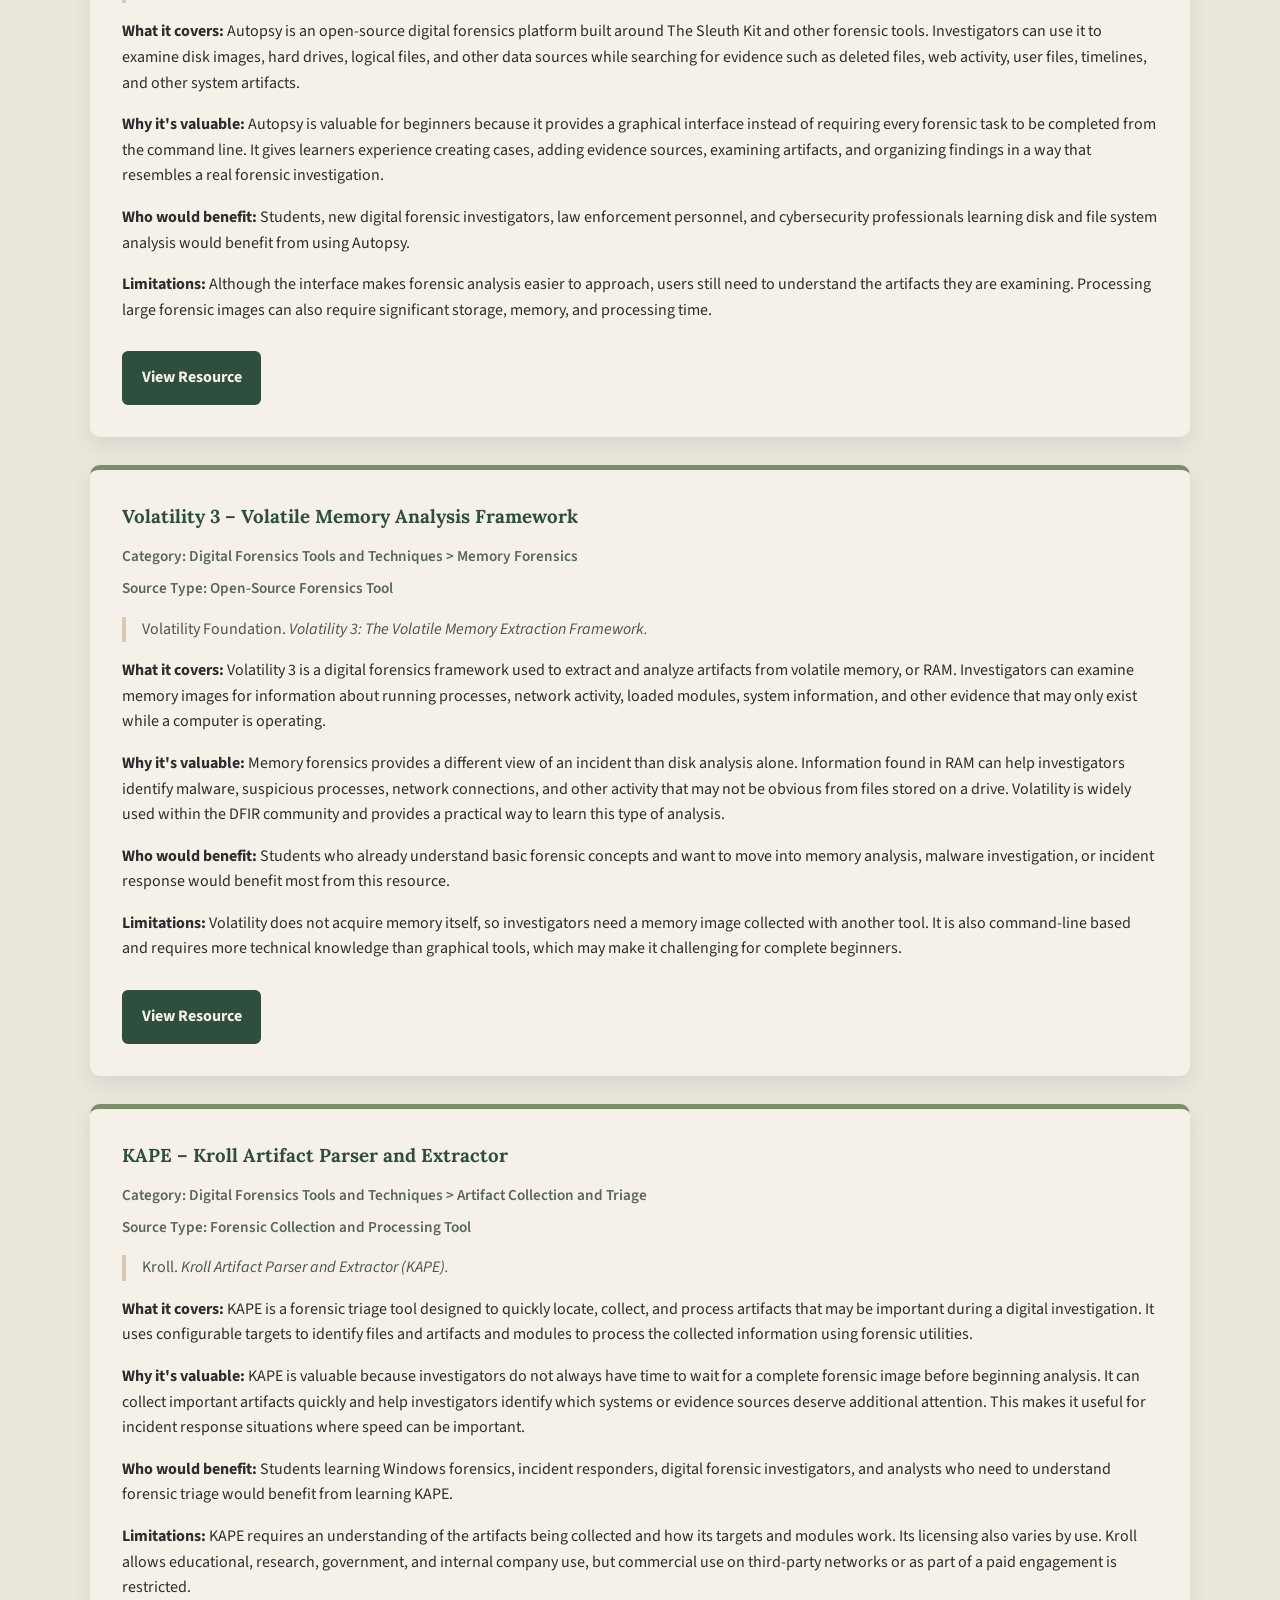
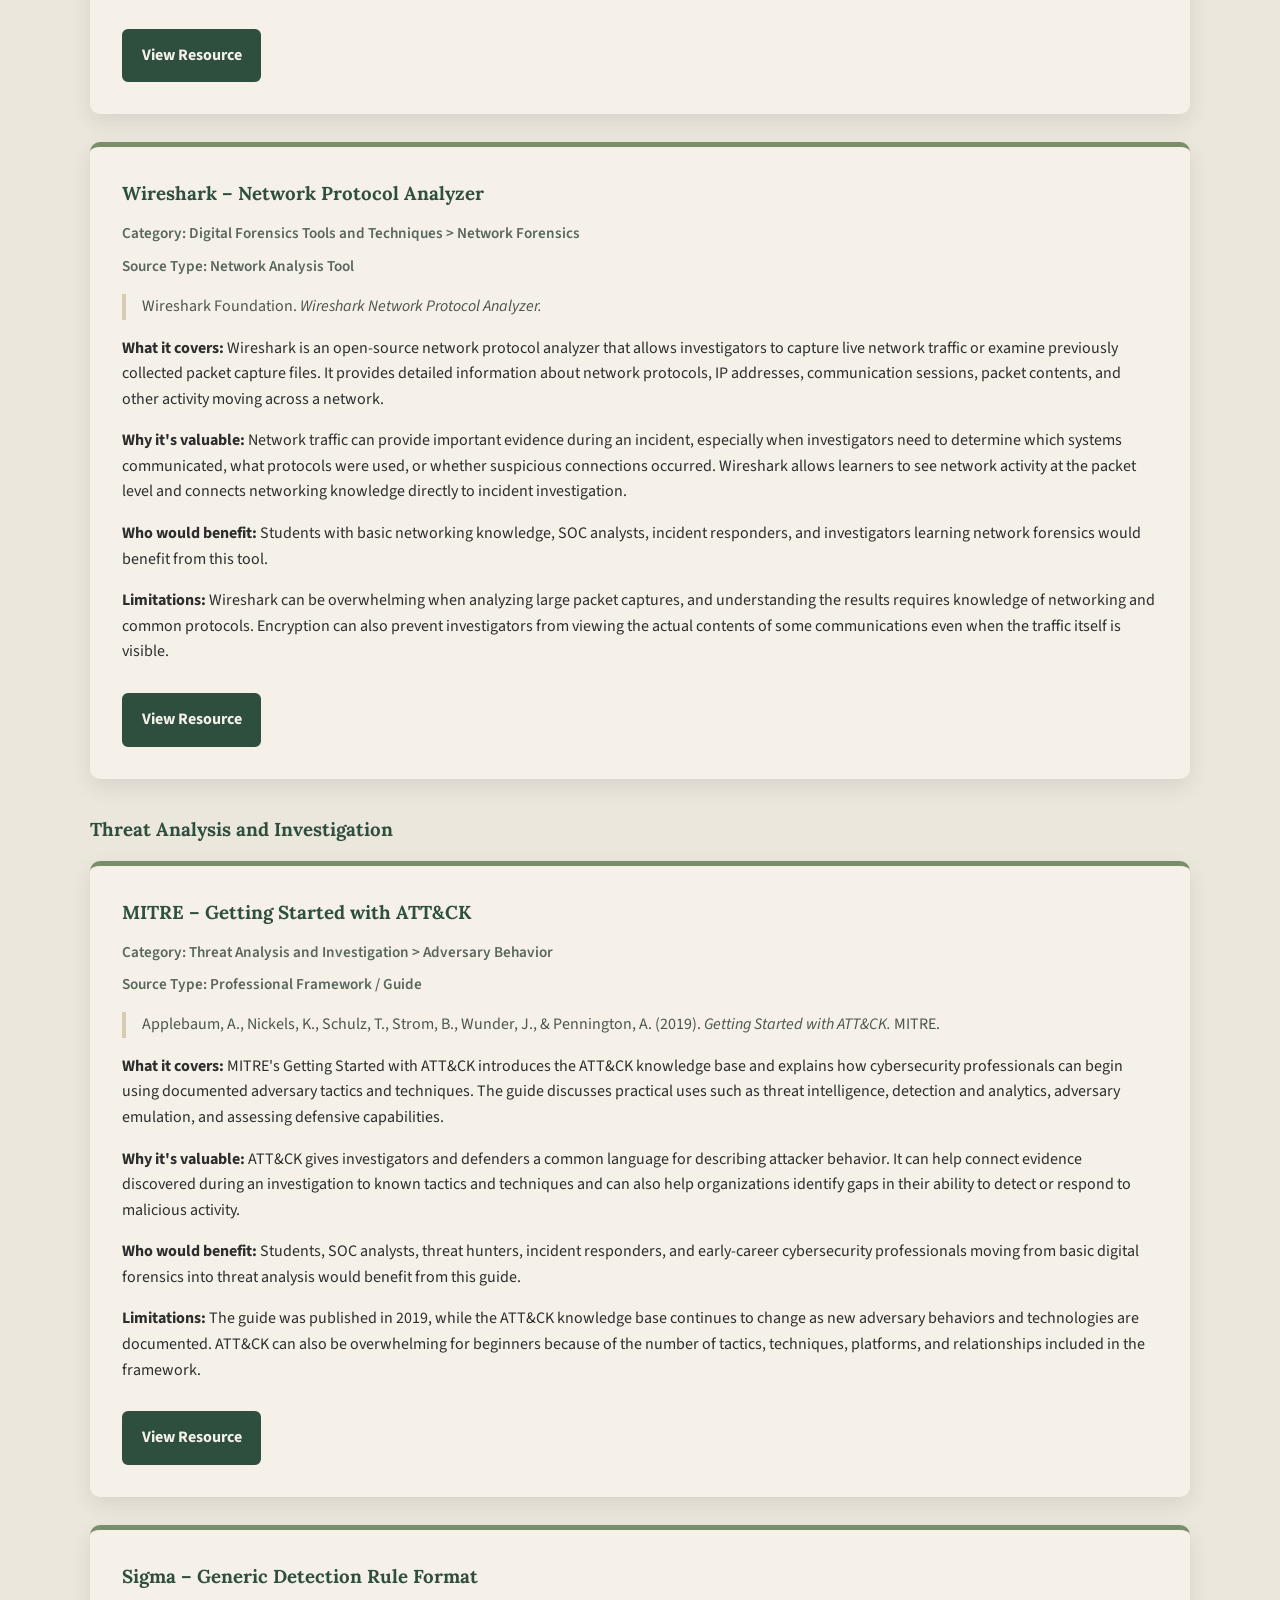
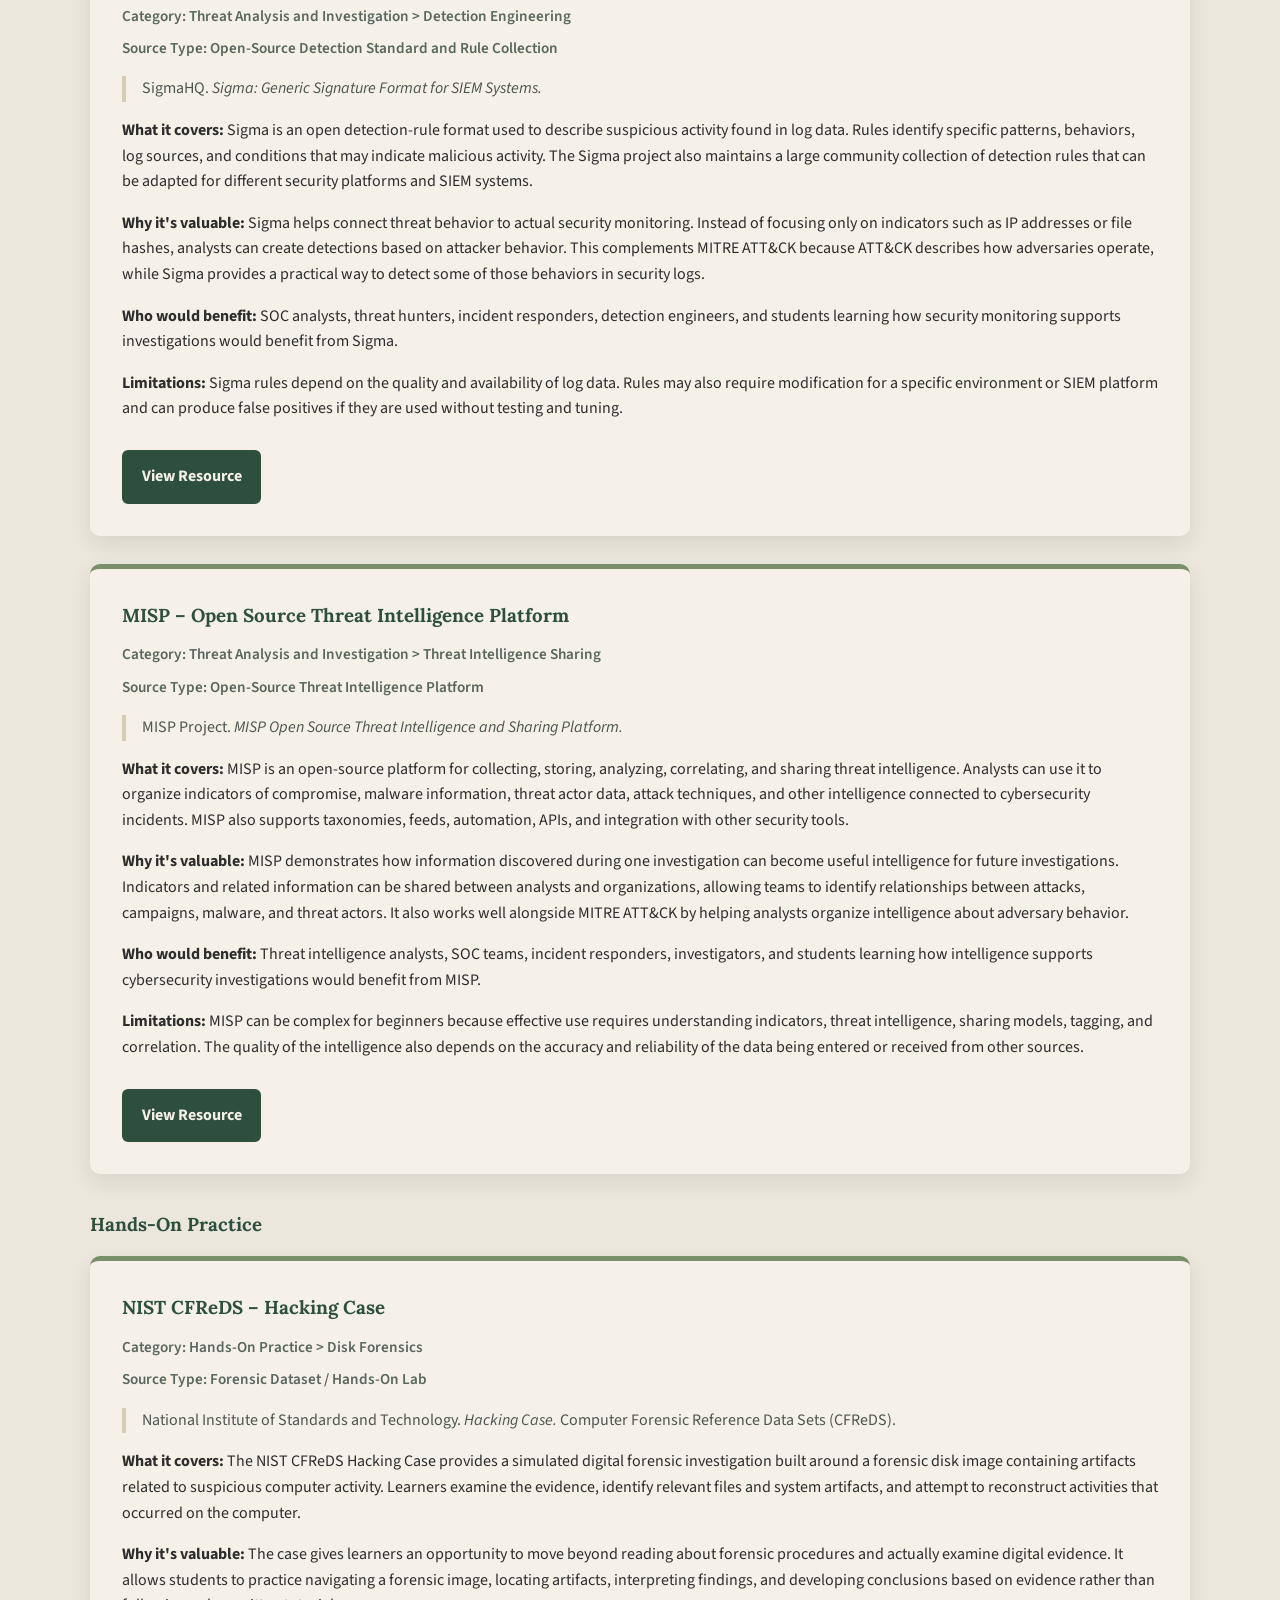
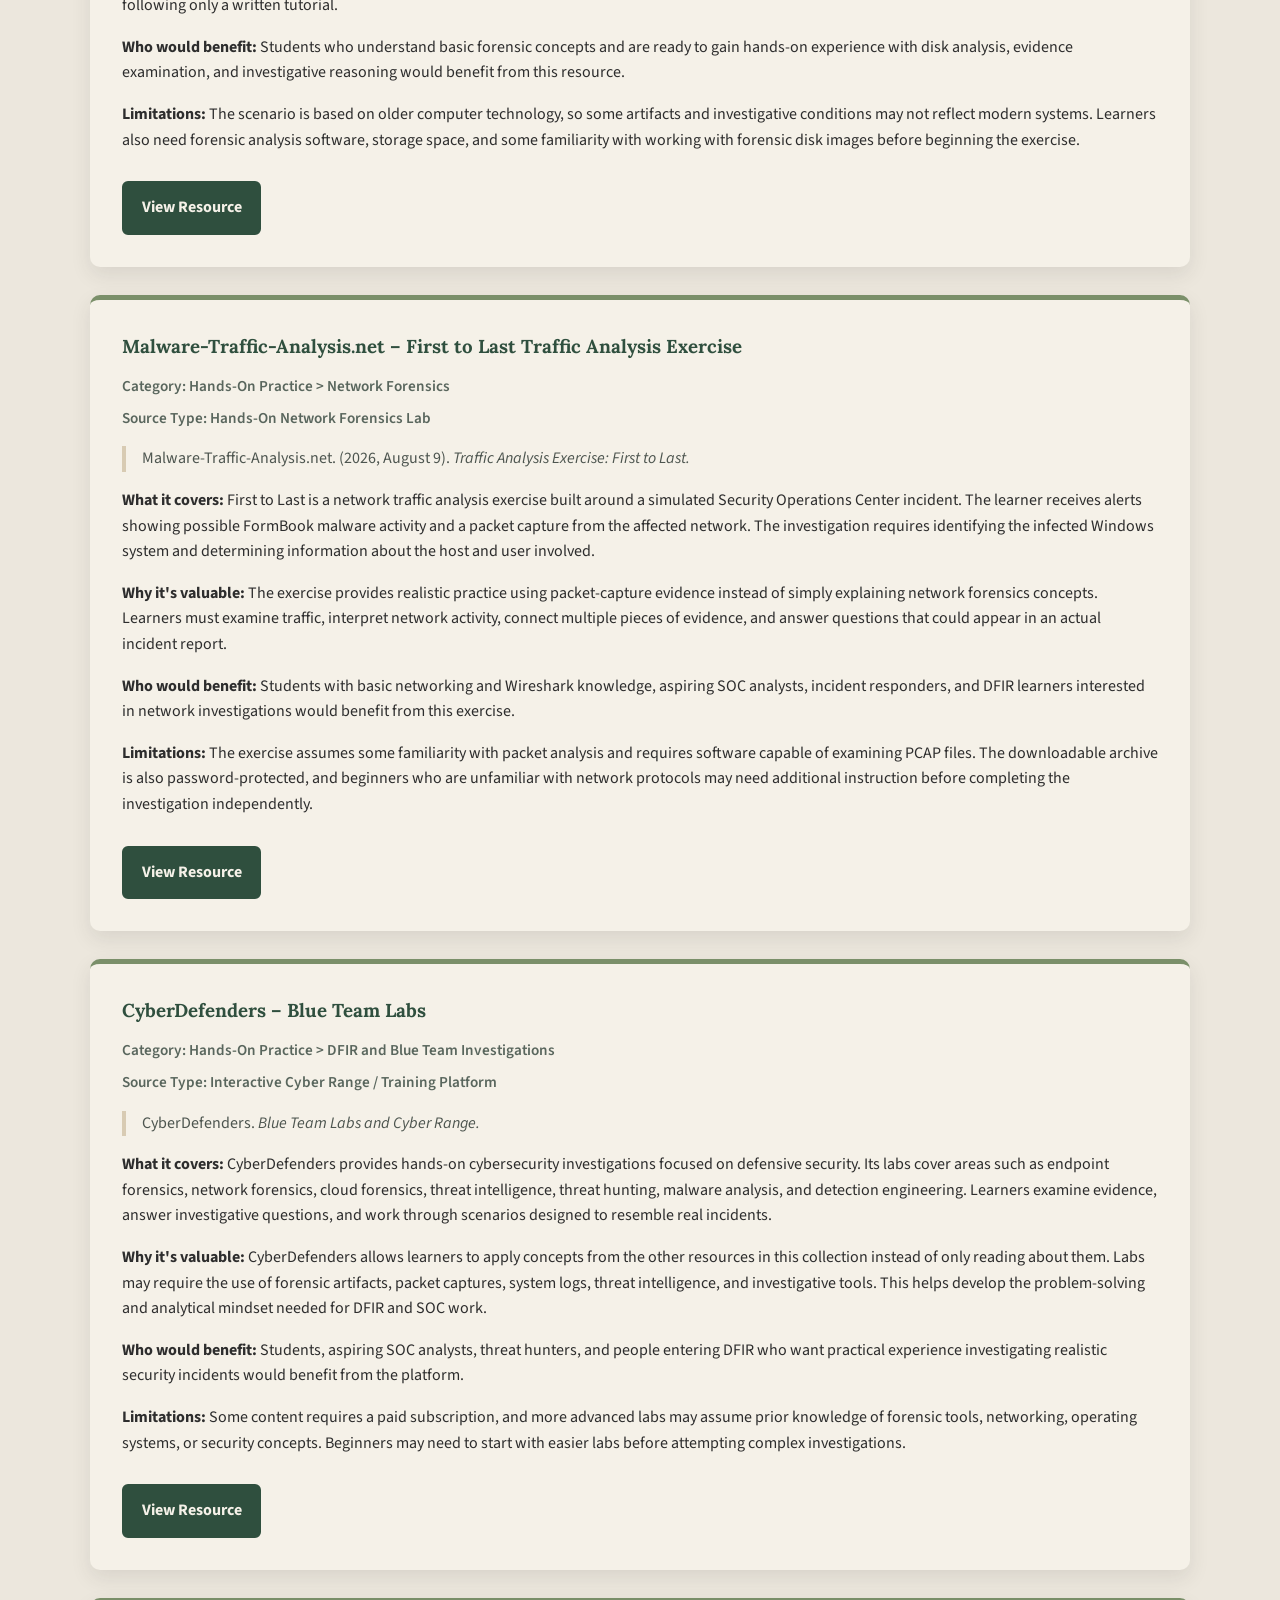
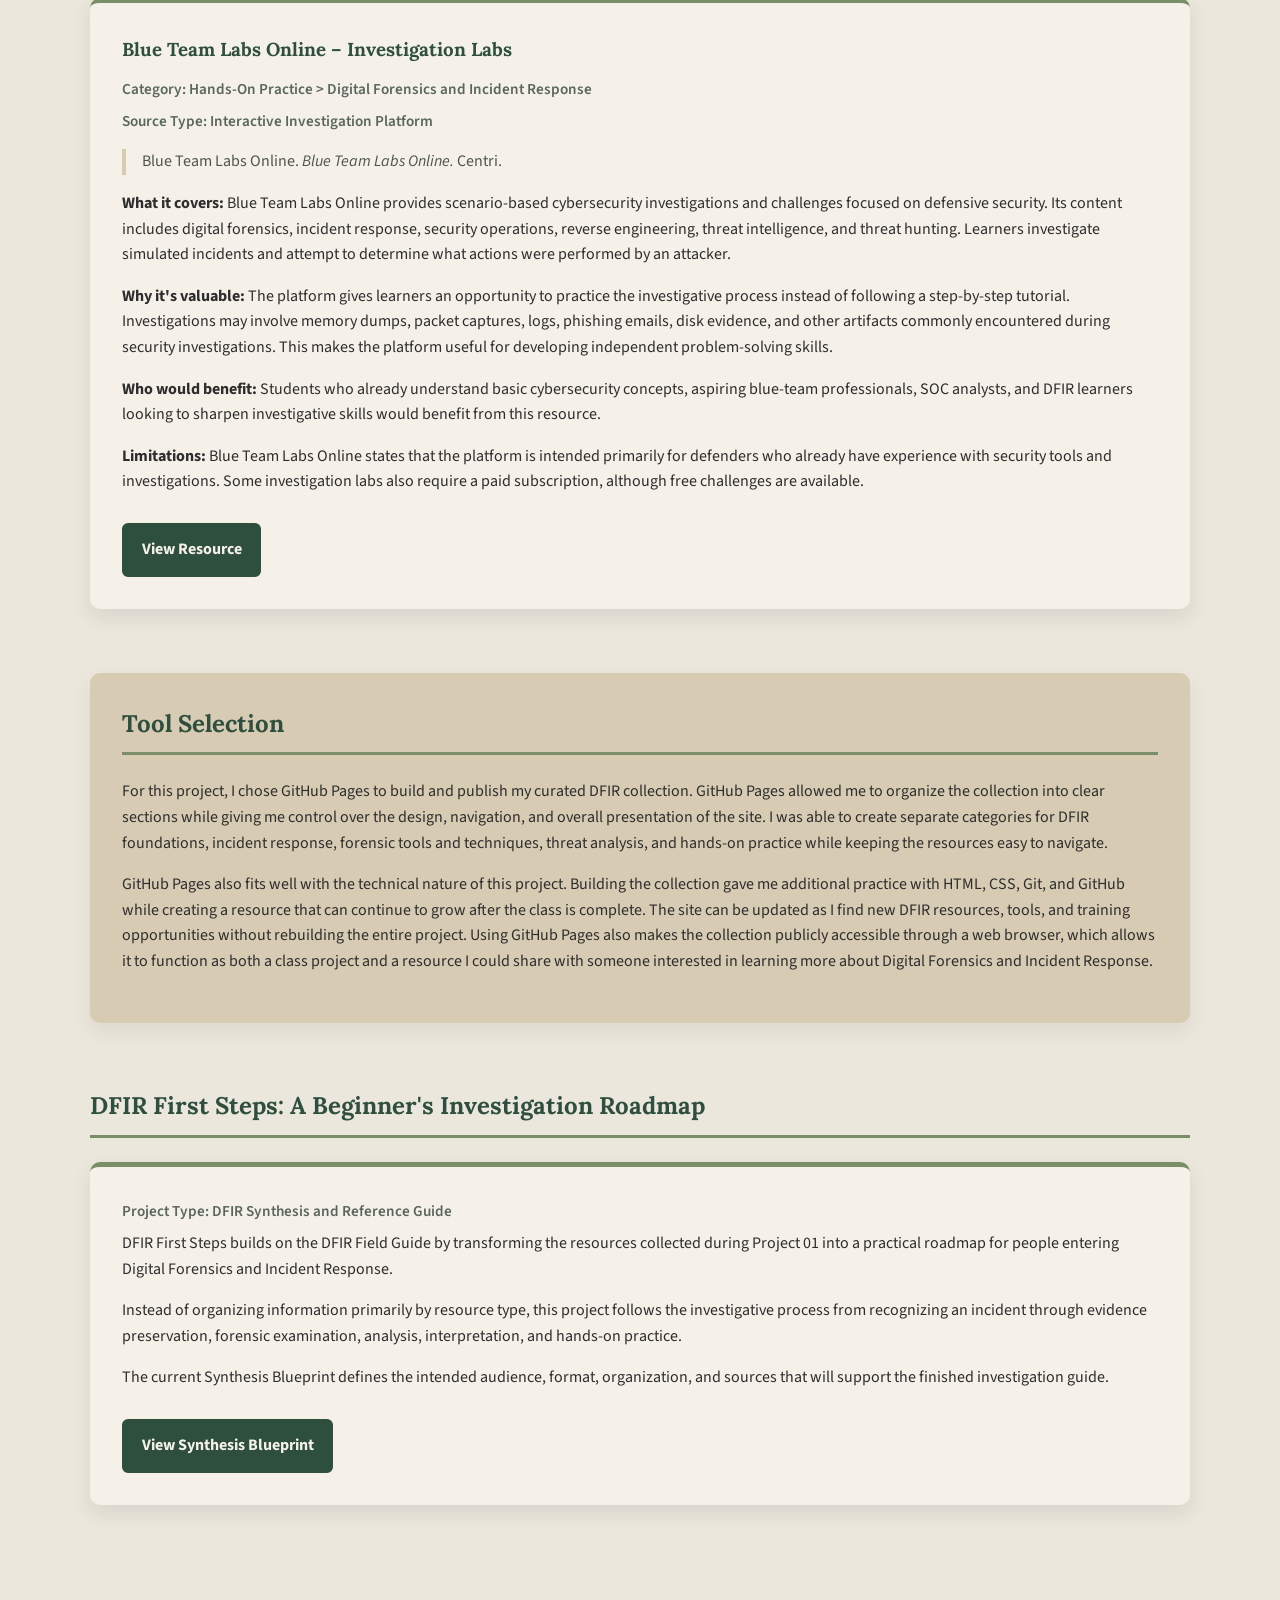
==== commit 0e228f24: "Fix duplicate main tag in index.html" ====
--- a/index.html
+++ b/index.html
@@ -103,7 +103,6 @@
     </nav>
 
     <main>
-    <main>
 
         <!-- Topic Statement -->
            <section id="about">
@@ -1588,3 +1587,7 @@
     </div>
 
 </footer>
+           <button id="backToTop" class="back-to-top" aria-label="Back to top">↑ Back to Top</button>
+    <script src="script.js"></script>
+</body>
+</html>
--- a/style.css
+++ b/style.css
@@ -736,3 +736,38 @@
         margin: 0;
     }
 }
+.site-footer {
+    padding: 1.5rem 0;
+
+    color: #f5f1e8;
+    background-color: #2f4f3e;
+
+    text-align: center;
+
+    border-top: 4px solid #7a8f69;
+}
+
+.site-footer p {
+    margin: 0;
+}
+
+.dfir-footer-links {
+    margin-top: 0.5rem !important;
+}
+
+.dfir-footer-links span {
+    margin: 0 0.5rem;
+    color: #7a8f69;
+}
+
+.site-footer a {
+    color: #d8cbb3;
+    font-weight: 700;
+    text-decoration: none;
+}
+
+.site-footer a:hover,
+.site-footer a:focus {
+    color: #f5f1e8;
+    text-decoration: underline;
+}
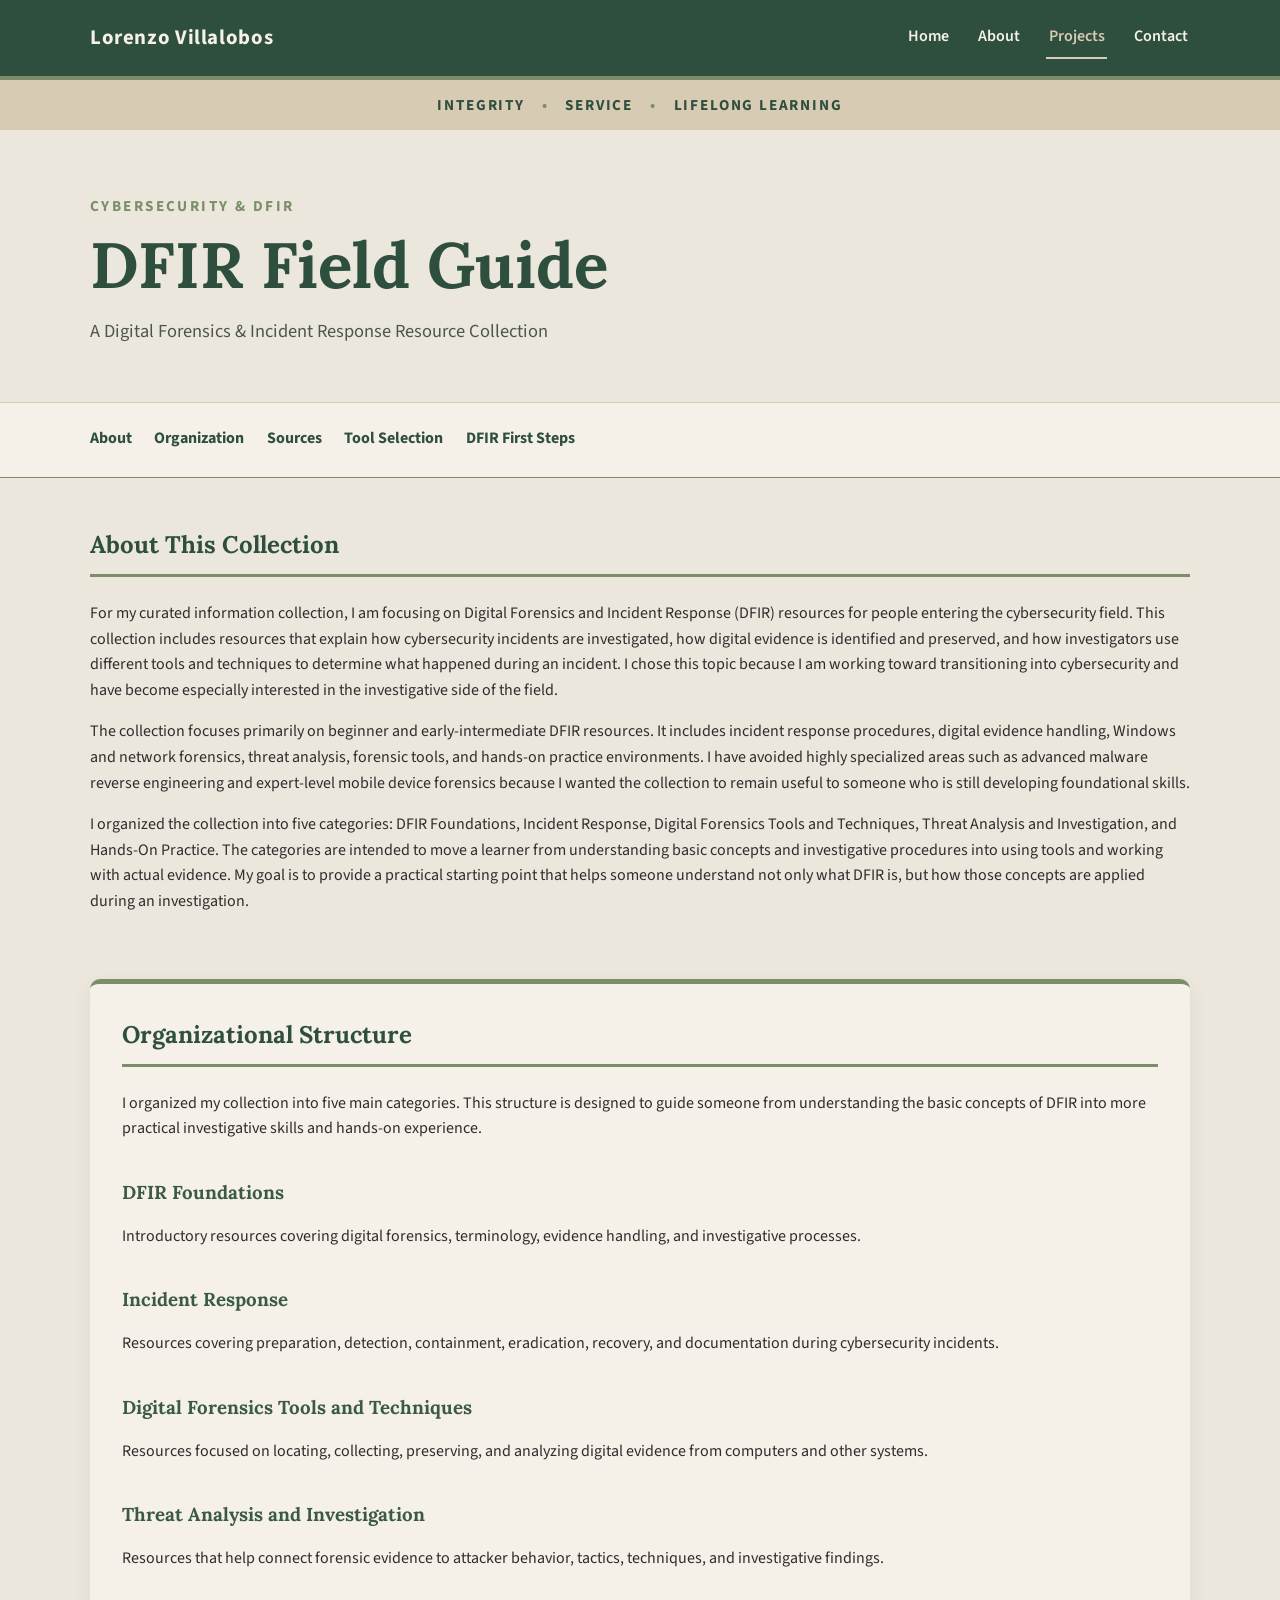
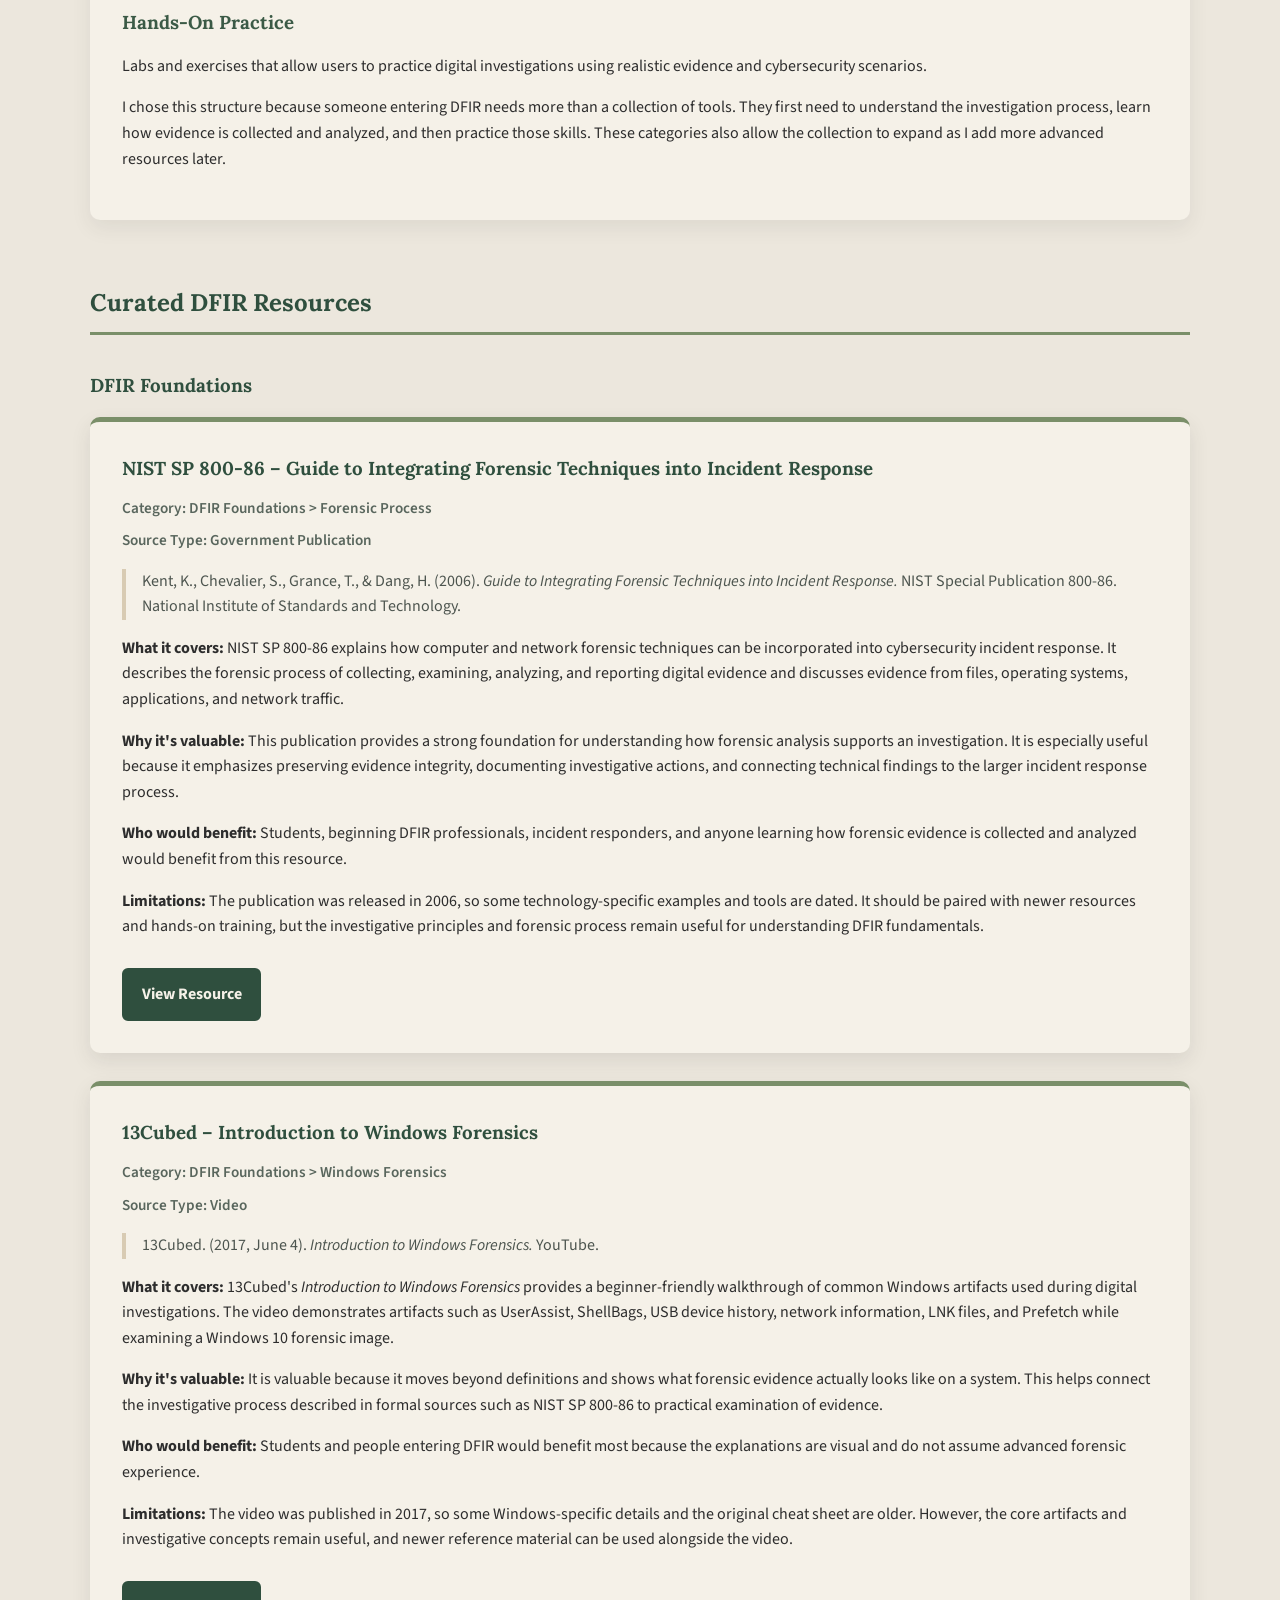
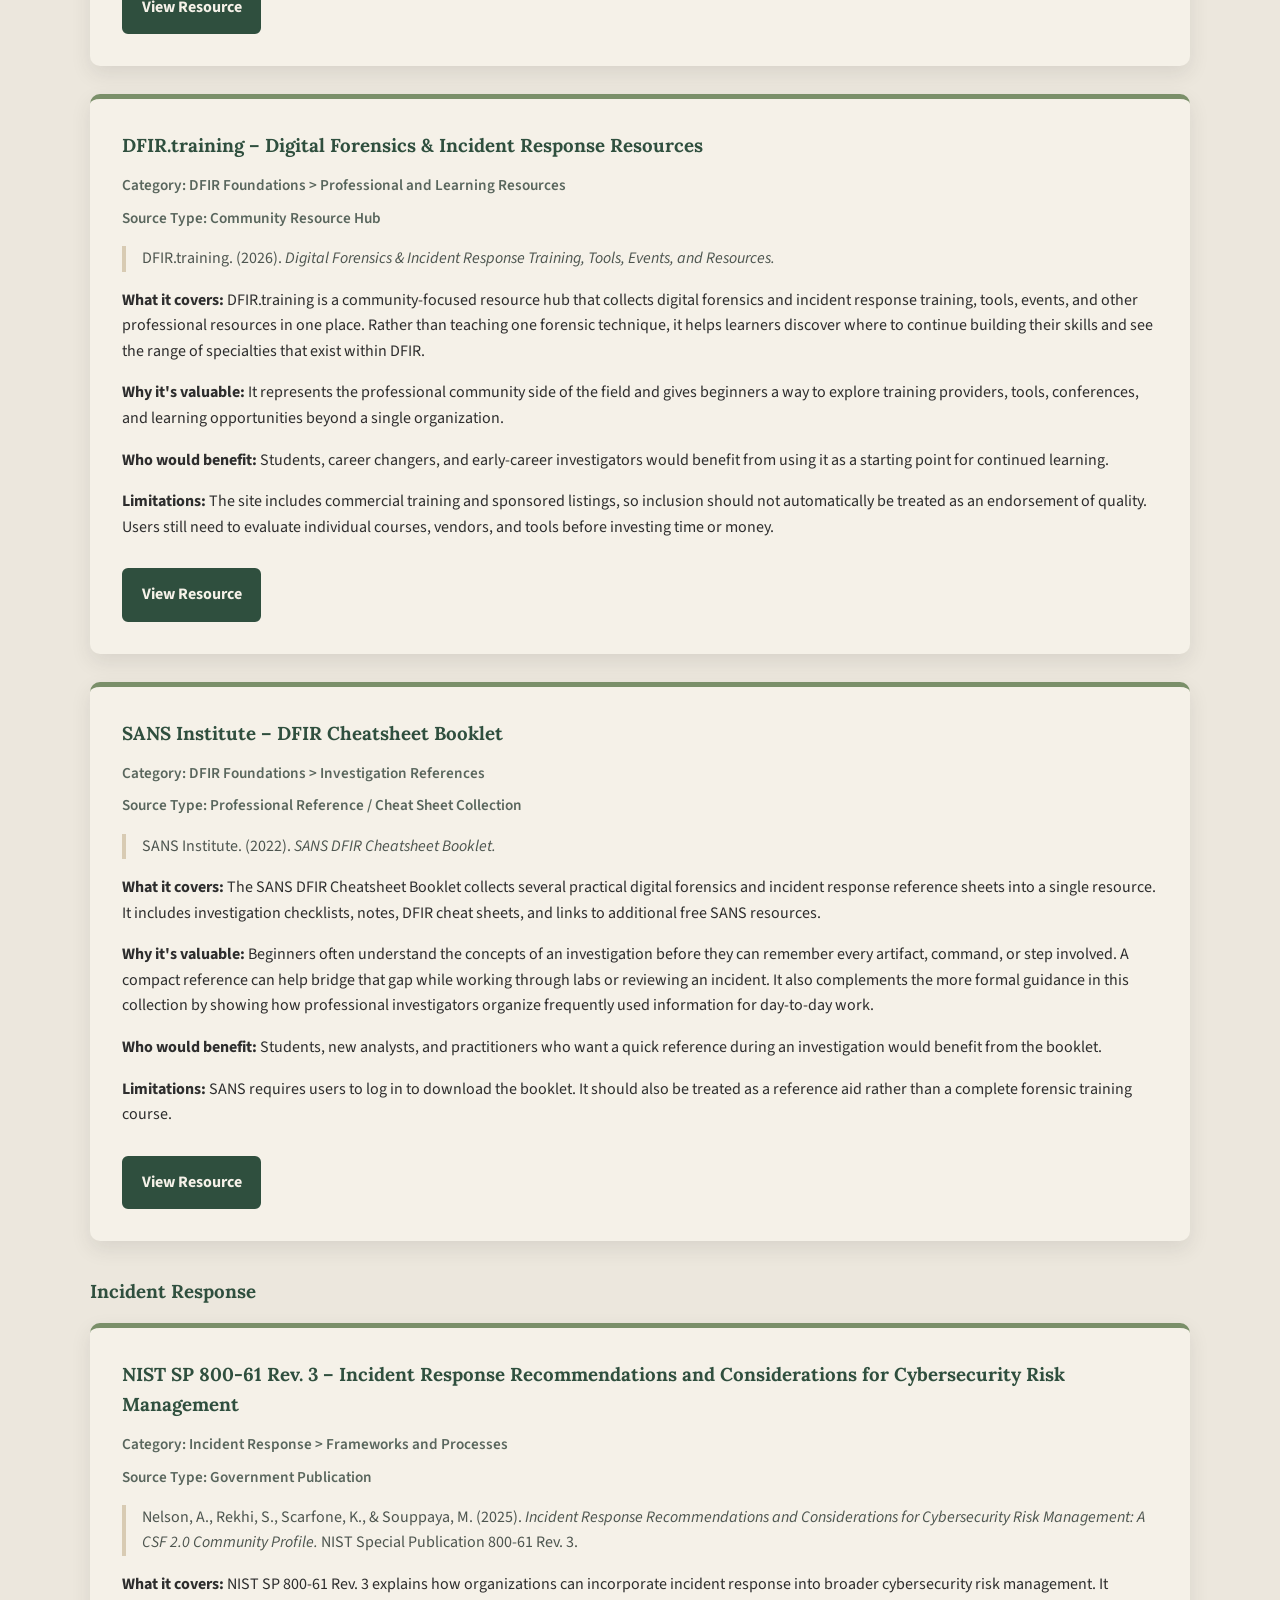
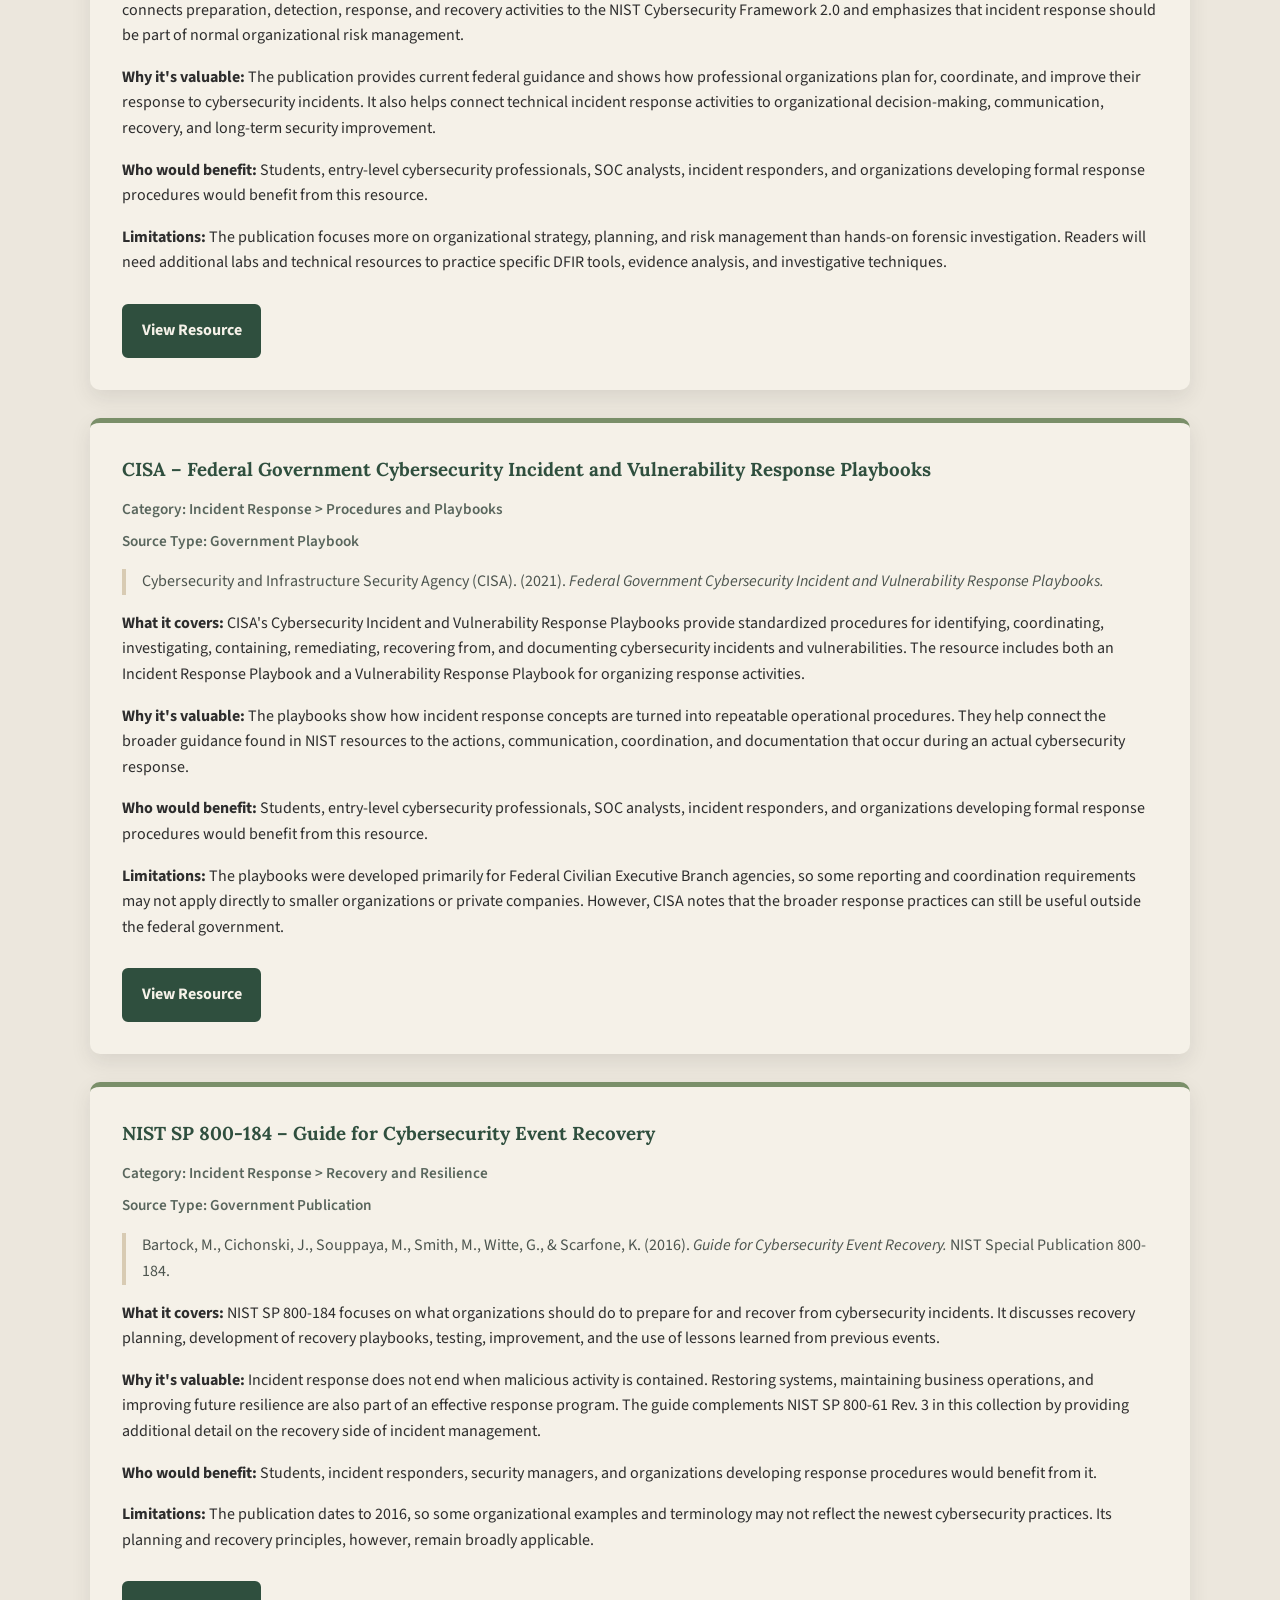
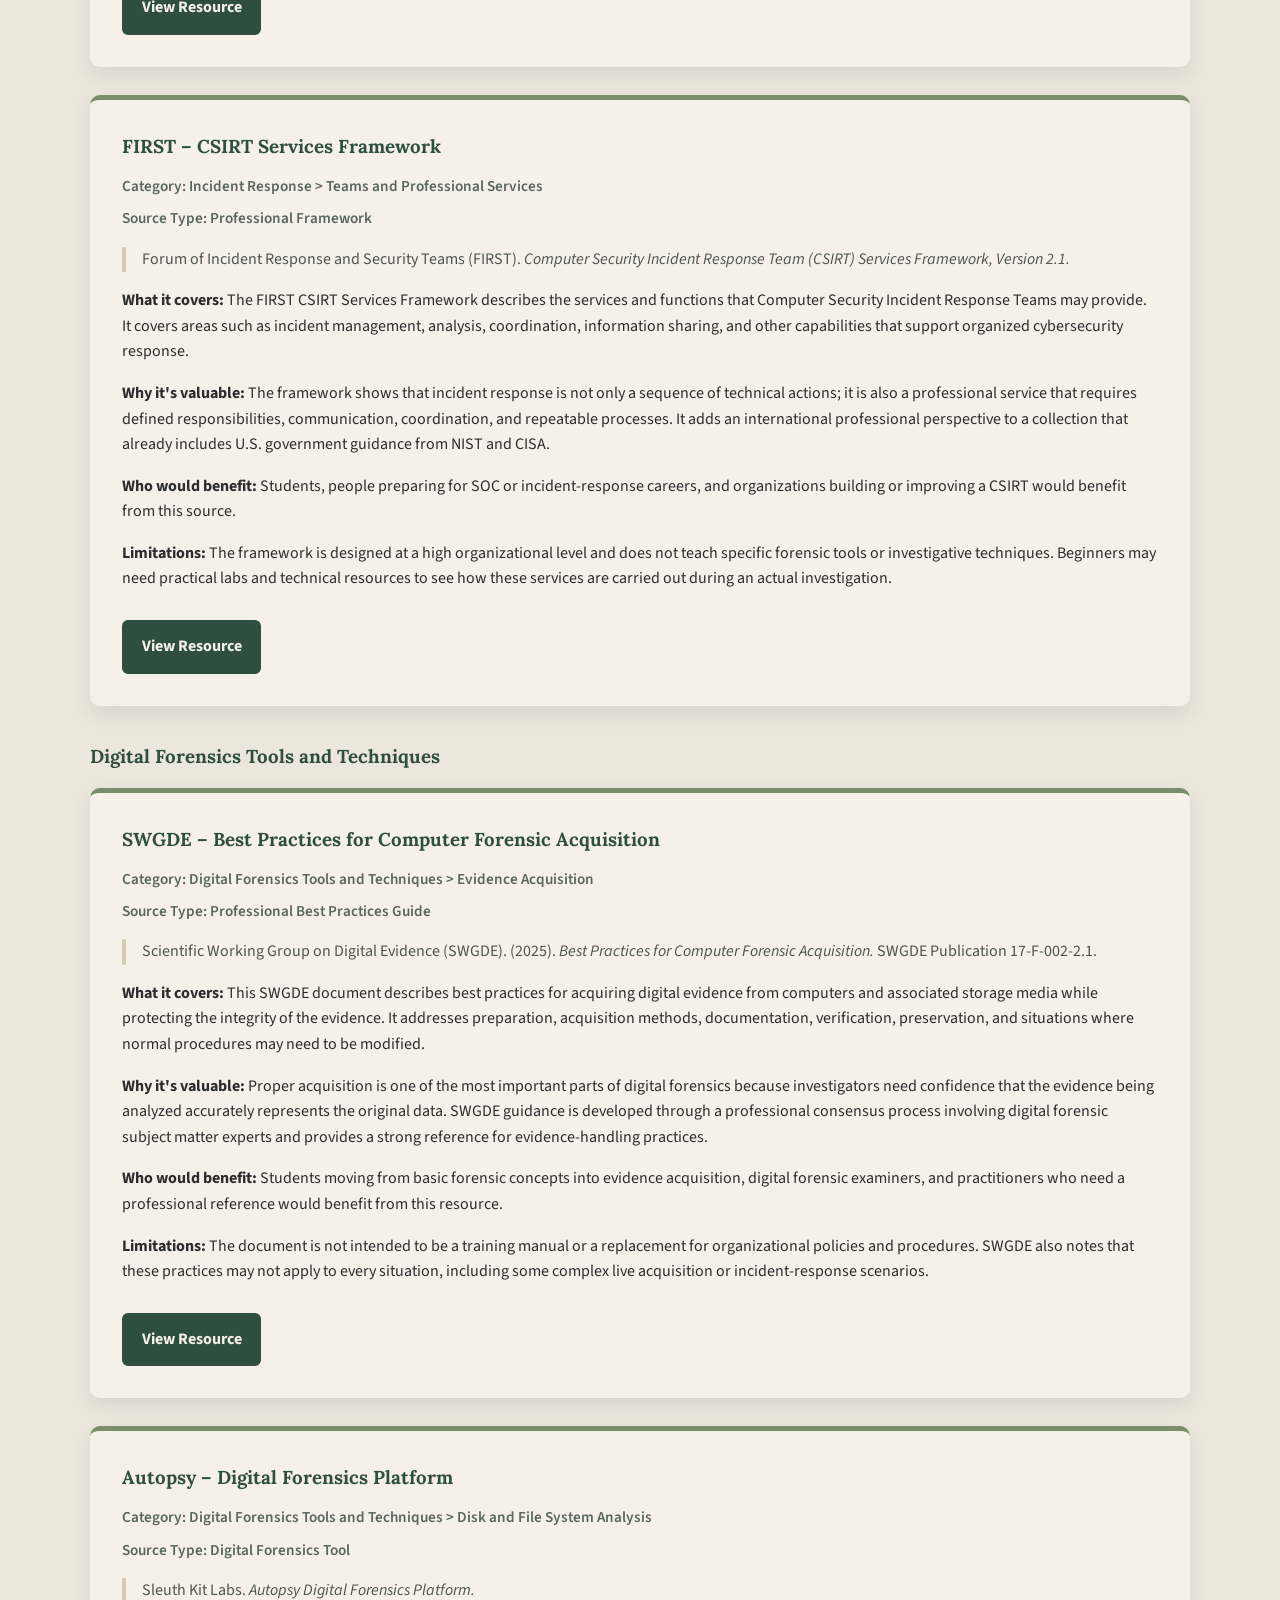
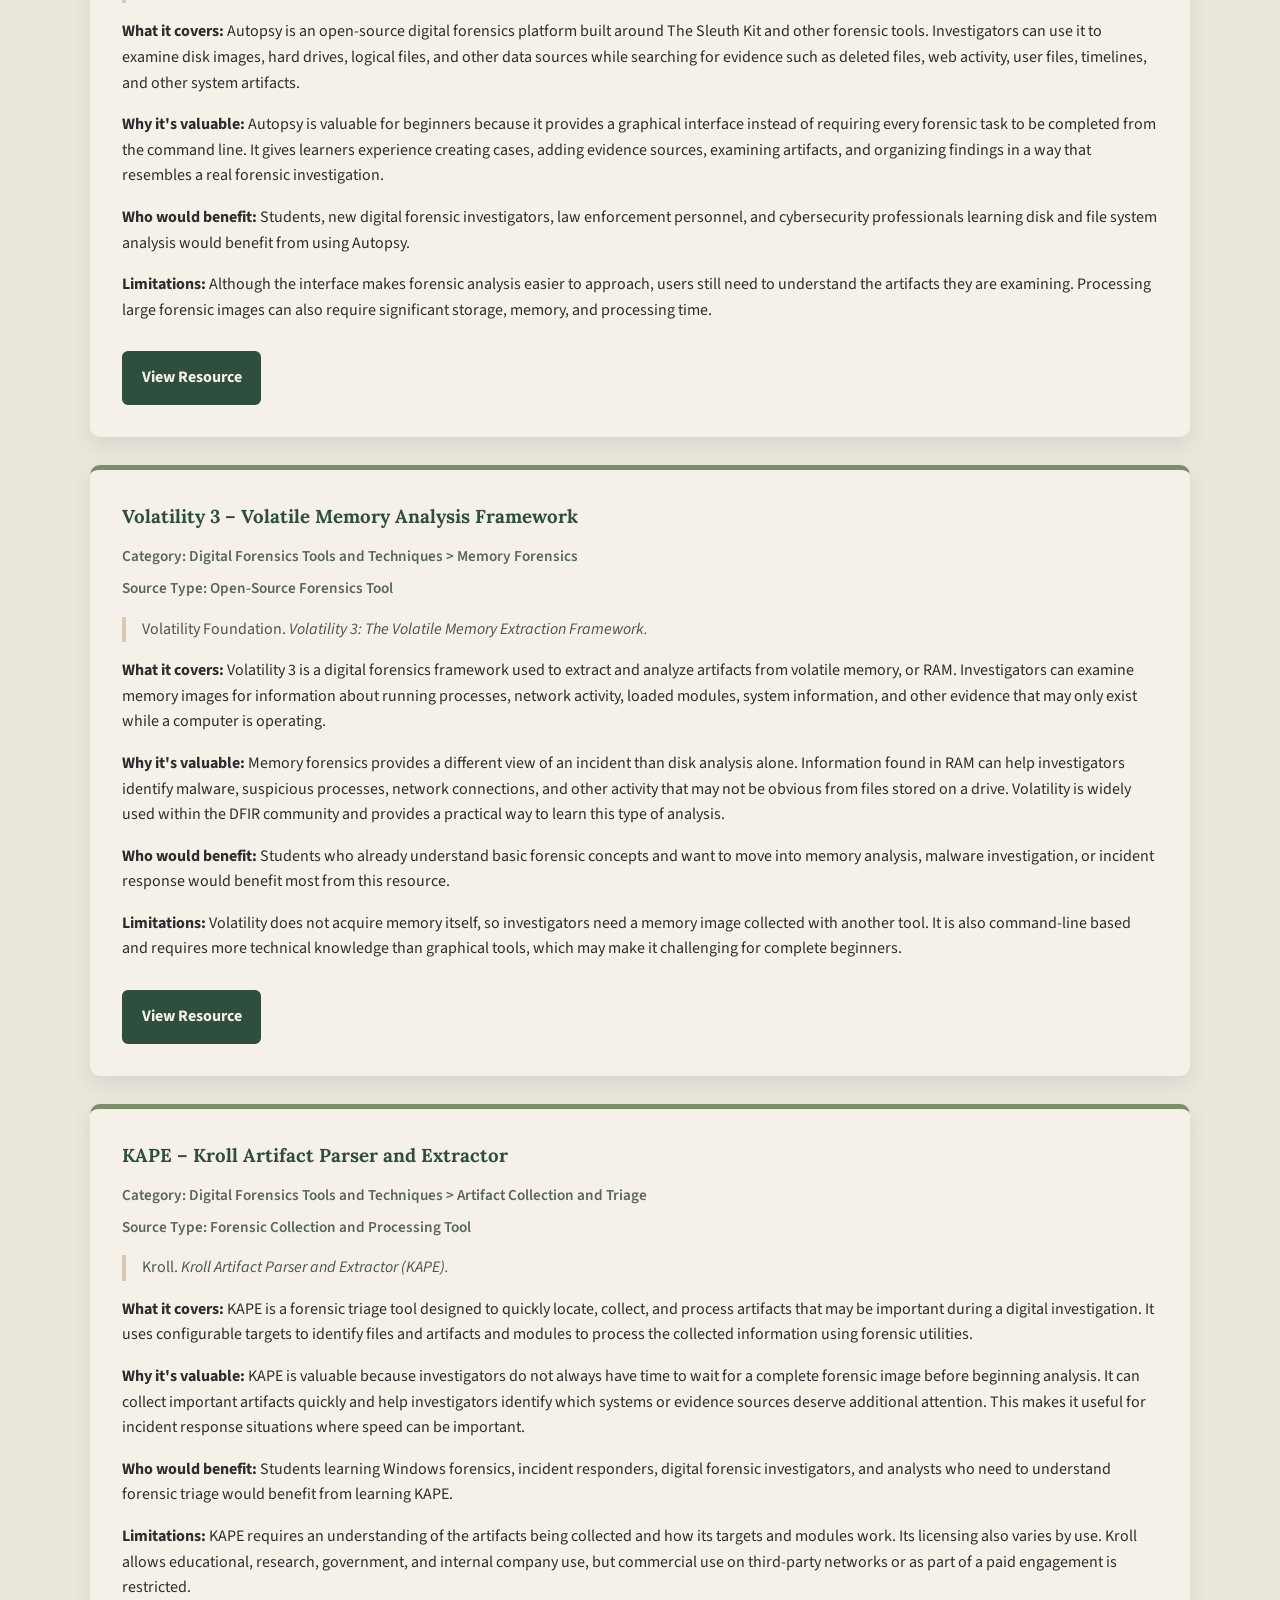
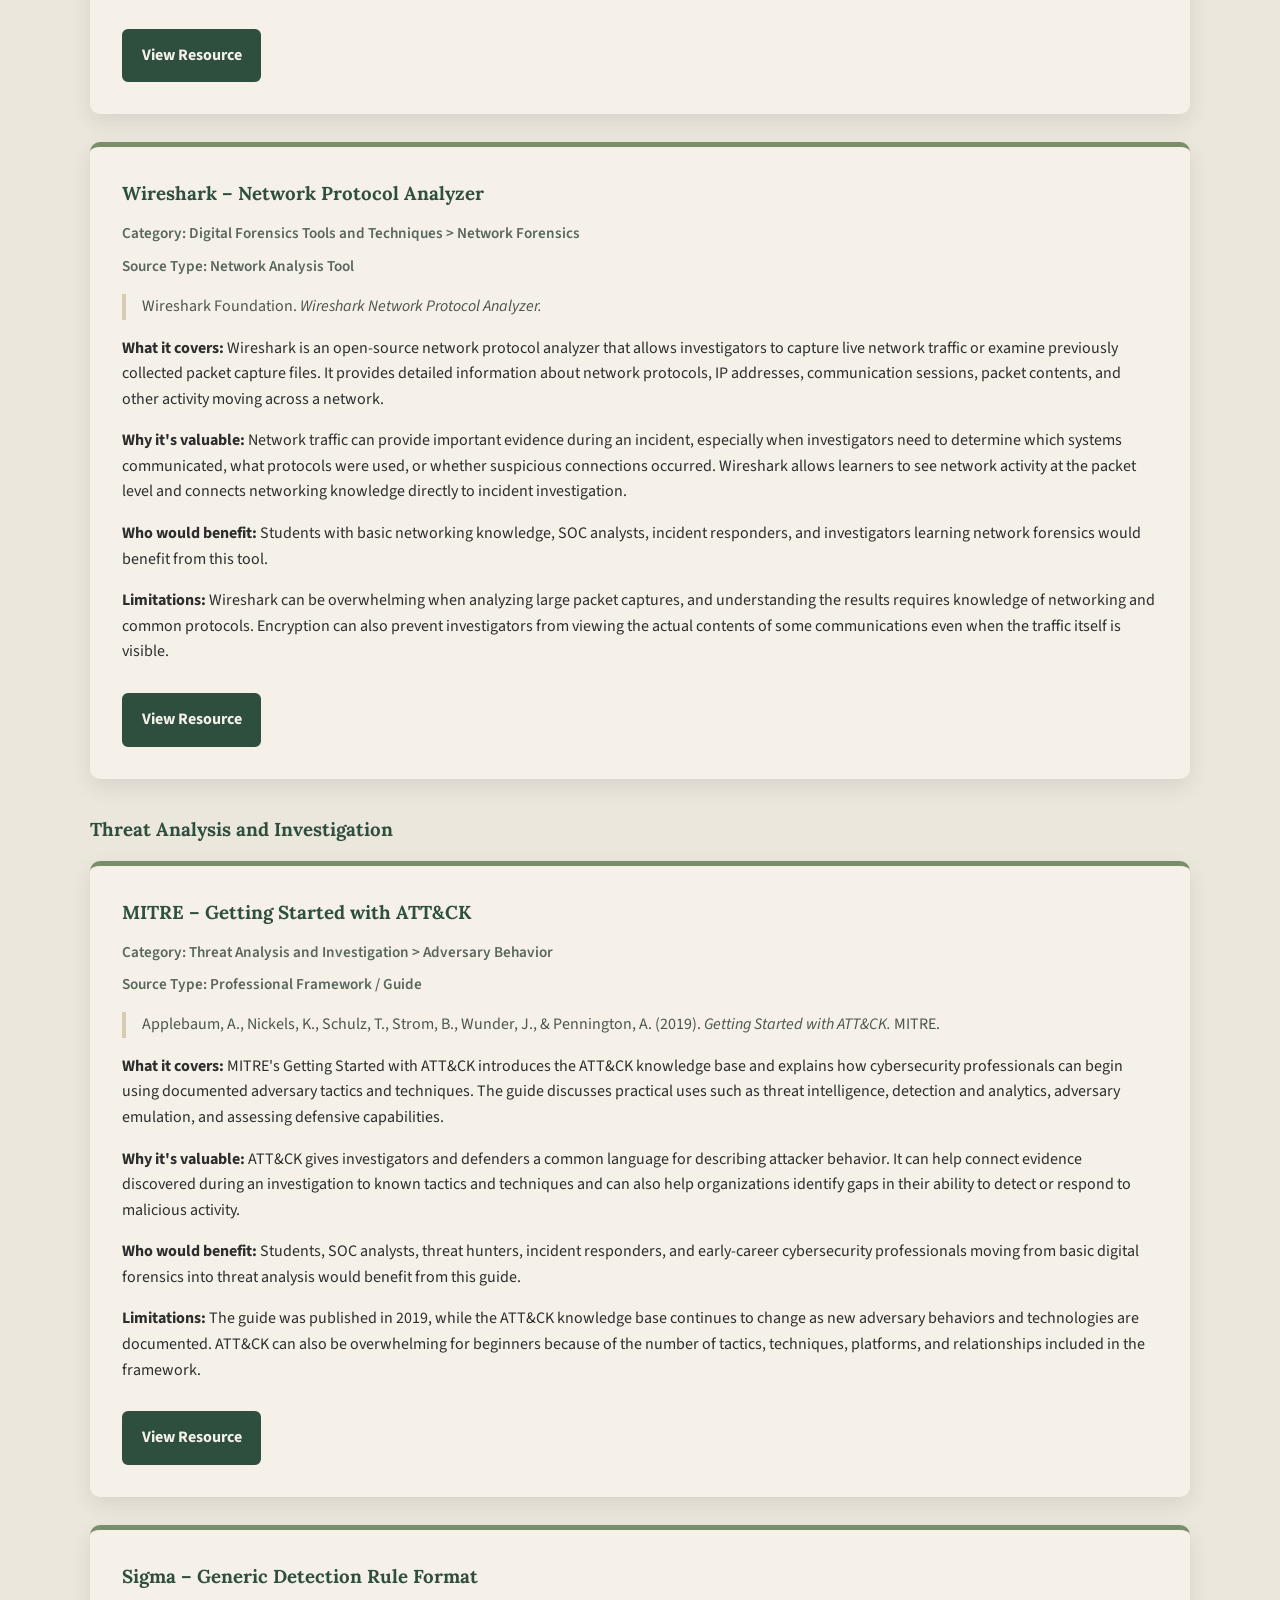
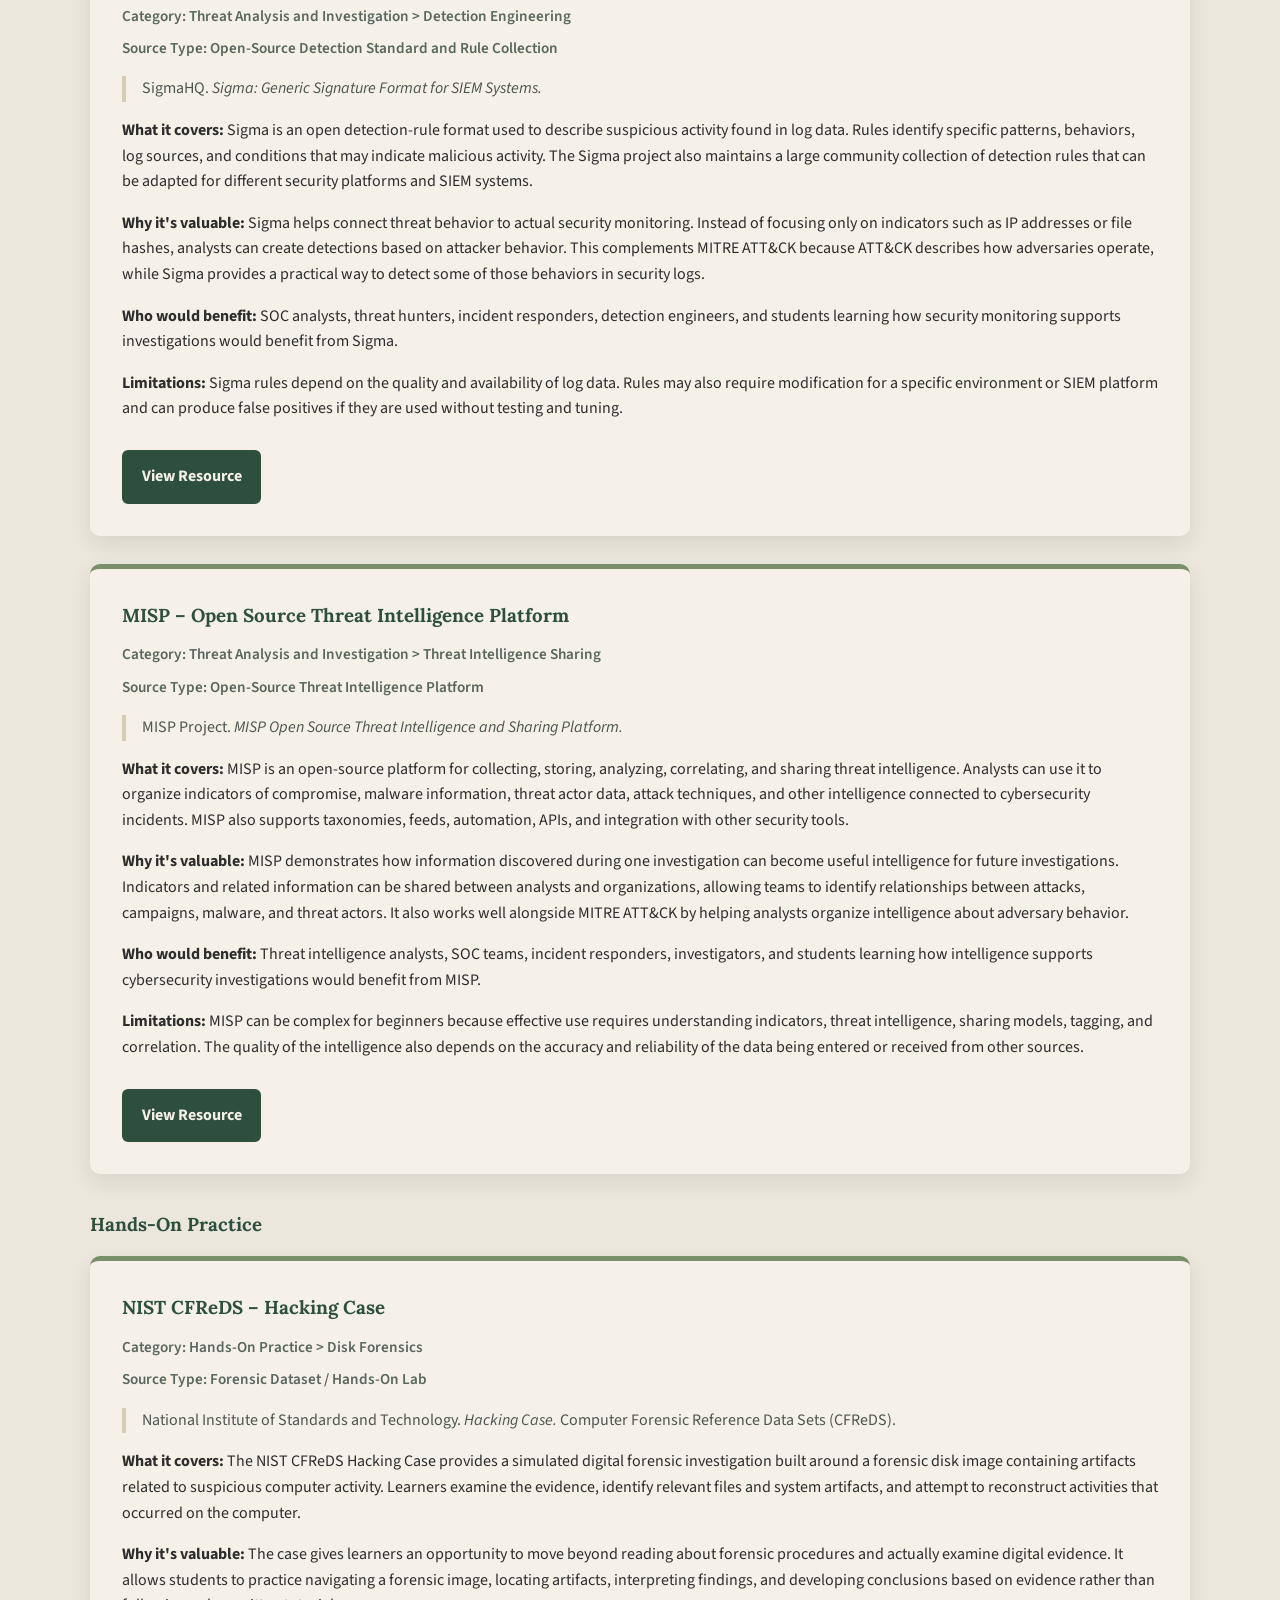
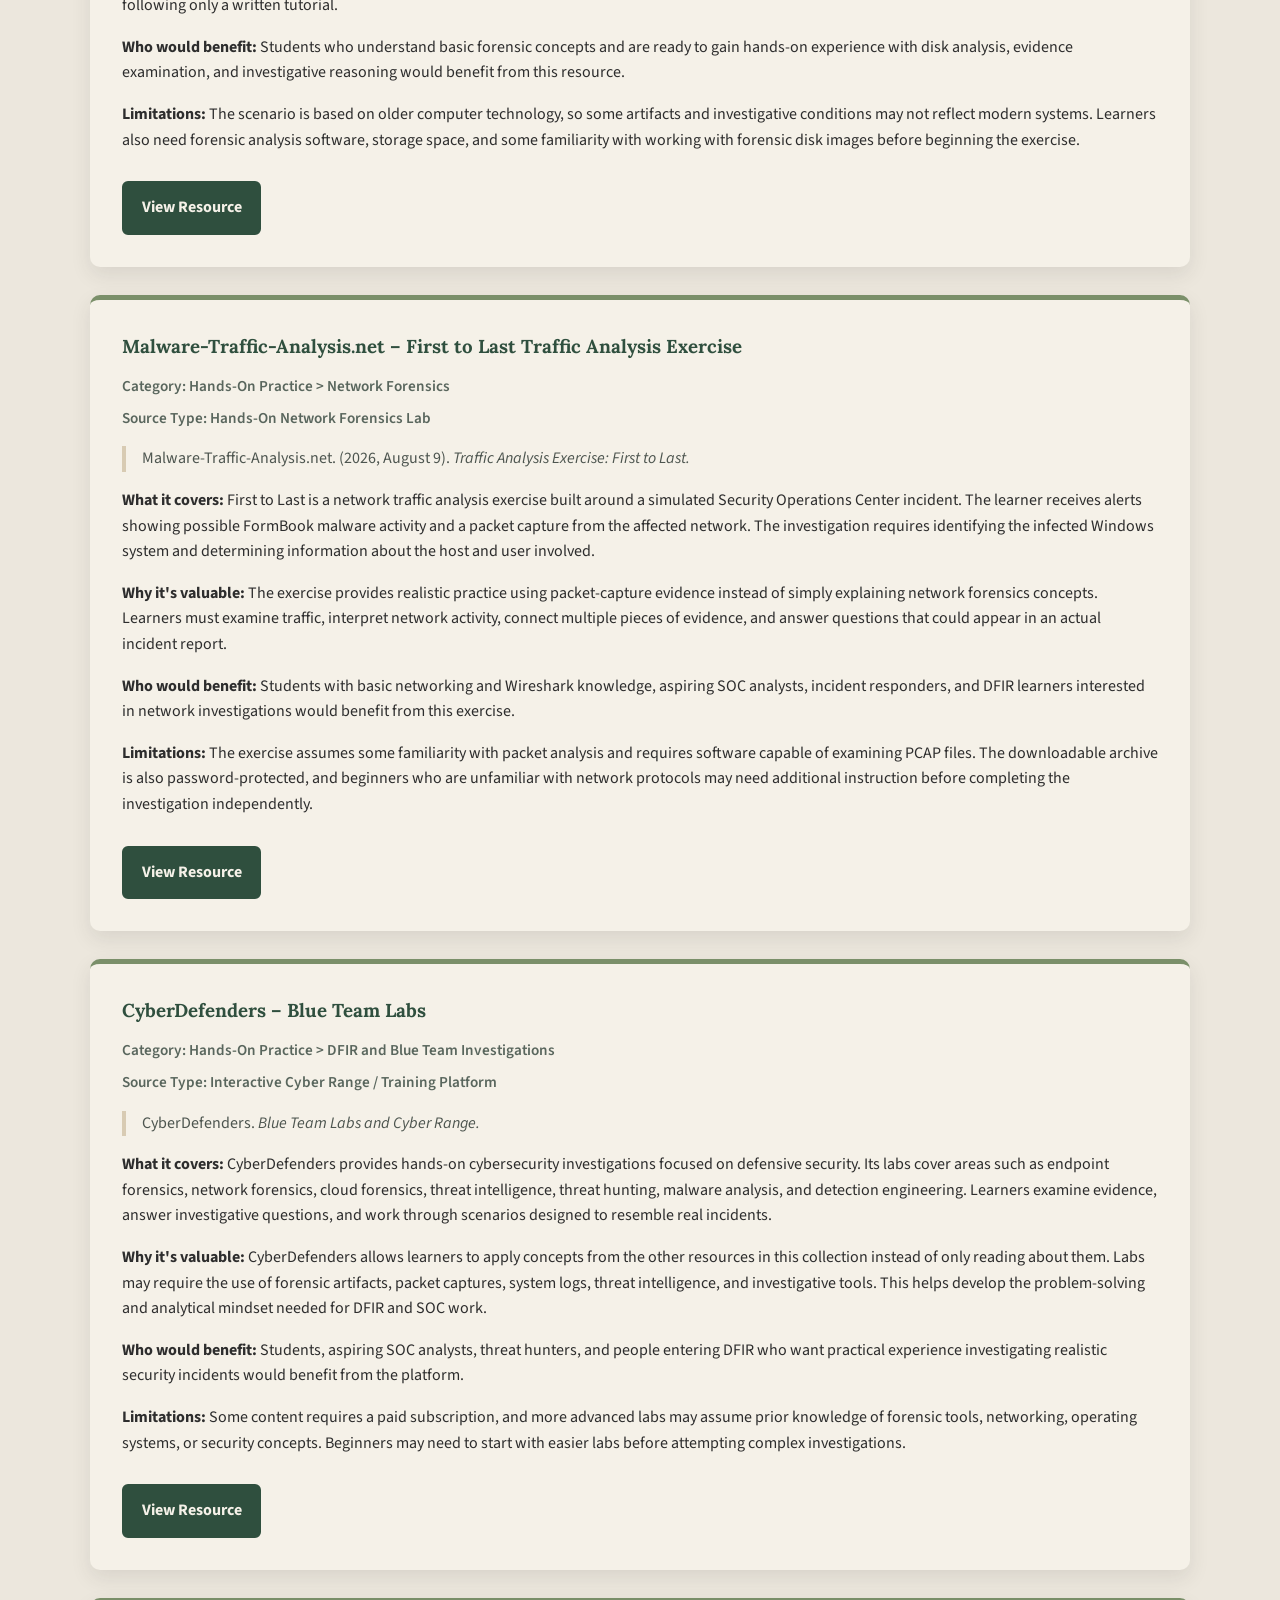
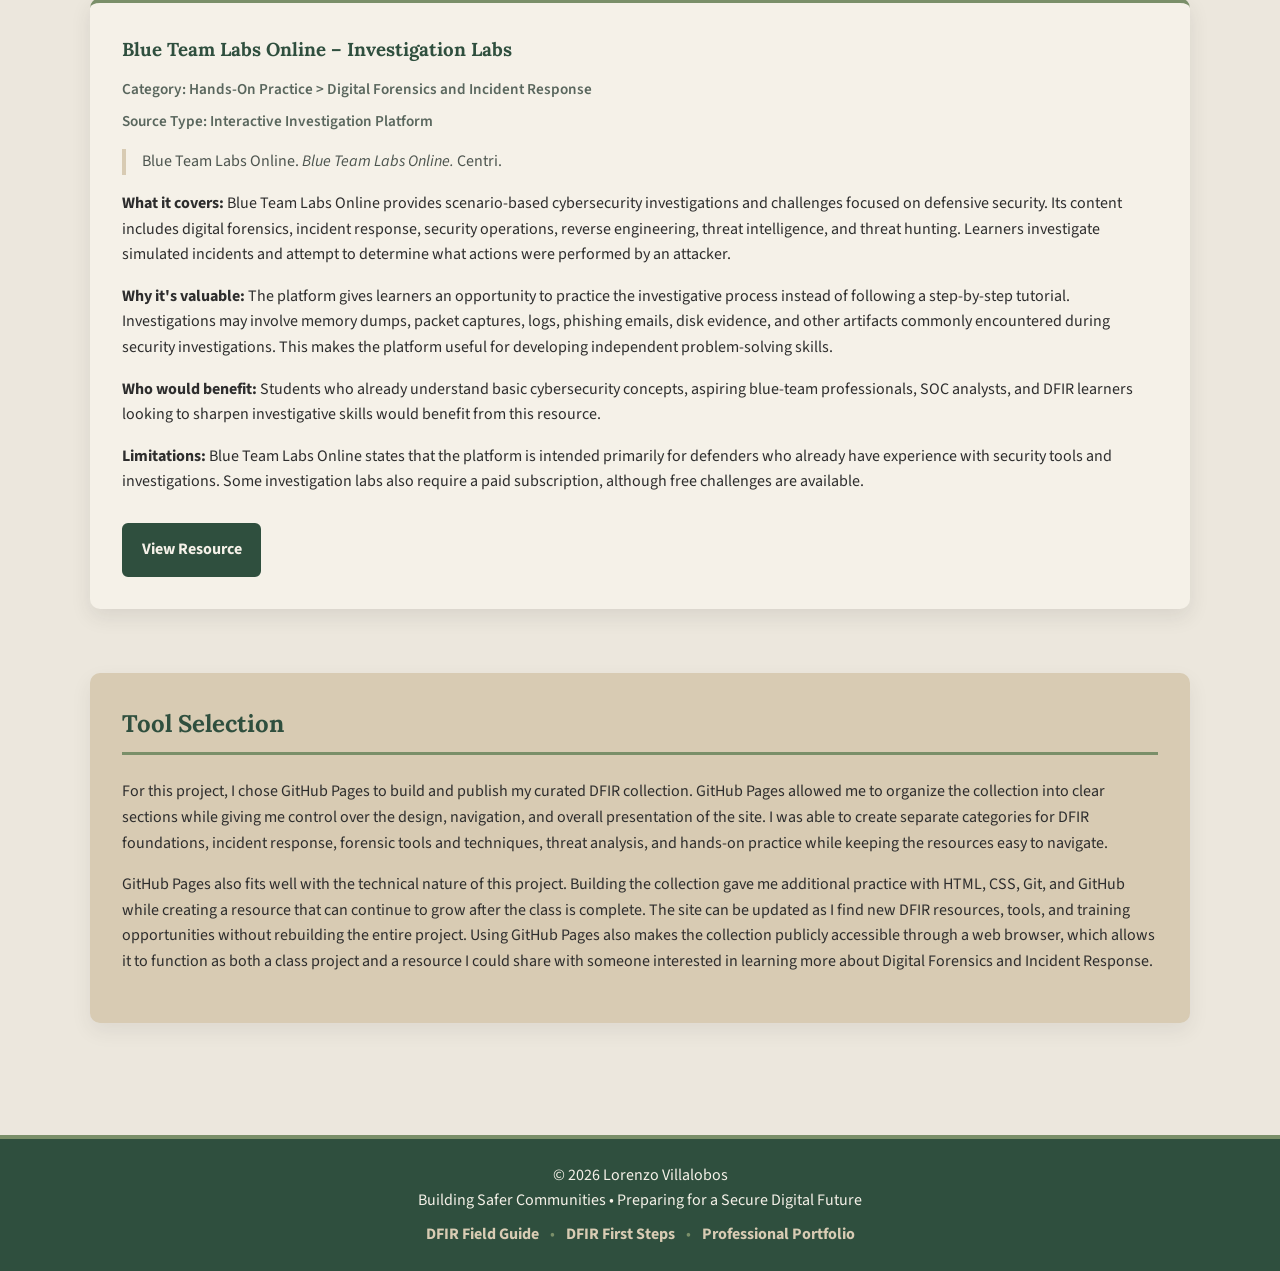
==== commit 817855f9: "Fix link and remove DFIR First Steps section Updated link for 'DFIR First Steps' and removed the cor" ====
--- a/index.html
+++ b/index.html
@@ -97,7 +97,7 @@
             <a href="#organization">Organization</a>
             <a href="#sources">Sources</a>
             <a href="#tool">Tool Selection</a>
-            <a href="#dfir-first-steps">DFIR First Steps</a>
+           <a href="dfir-first-steps.html">DFIR First Steps</a>
 
         </div>
     </nav>
@@ -1514,56 +1514,9 @@
 GitHub Pages also fits well with the technical nature of this project. Building the collection gave me additional practice with HTML, CSS, Git, and GitHub while creating a resource that can continue to grow after the class is complete. The site can be updated as I find new DFIR resources, tools, and training opportunities without rebuilding the entire project. Using GitHub Pages also makes the collection publicly accessible through a web browser, which allows it to function as both a class project and a resource I could share with someone interested in learning more about Digital Forensics and Incident Response.
    </p>
 
-</section>
-        <!-- DFIR First Steps -->
-<section id="dfir-first-steps">
-
-    <h2>DFIR First Steps: A Beginner's Investigation Roadmap</h2>
-
-    <div class="source-card">
-
-        <p class="category">
-            Project Type: DFIR Synthesis and Reference Guide
-        </p>
-
-        <p>
-            DFIR First Steps builds on the DFIR Field Guide by transforming the
-            resources collected during Project 01 into a practical roadmap for
-            people entering Digital Forensics and Incident Response.
-        </p>
-
-        <p>
-            Instead of organizing information primarily by resource type,
-            this project follows the investigative process from recognizing
-            an incident through evidence preservation, forensic examination,
-            analysis, interpretation, and hands-on practice.
-        </p>
-
-        <p>
-            The current Synthesis Blueprint defines the intended audience,
-            format, organization, and sources that will support the finished
-            investigation guide.
-        </p>
-
-        <a
-            class="resource-link"
-            href="synthesis-blueprint.html">
-            View Synthesis Blueprint
-        </a>
-
-    </div>
-
-</section>
+</section>  
     </main>
-
-    <footer>
-        <p>
-    DFIR Field Guide | Lorenzo Villalobos |
-    <a href="https://lorenzojvillalobos.github.io/professional-portfolio/">
-        Professional Portfolio
-    </a>
-</p>
-        
+     
 <footer class="site-footer">
 
     <div class="container">
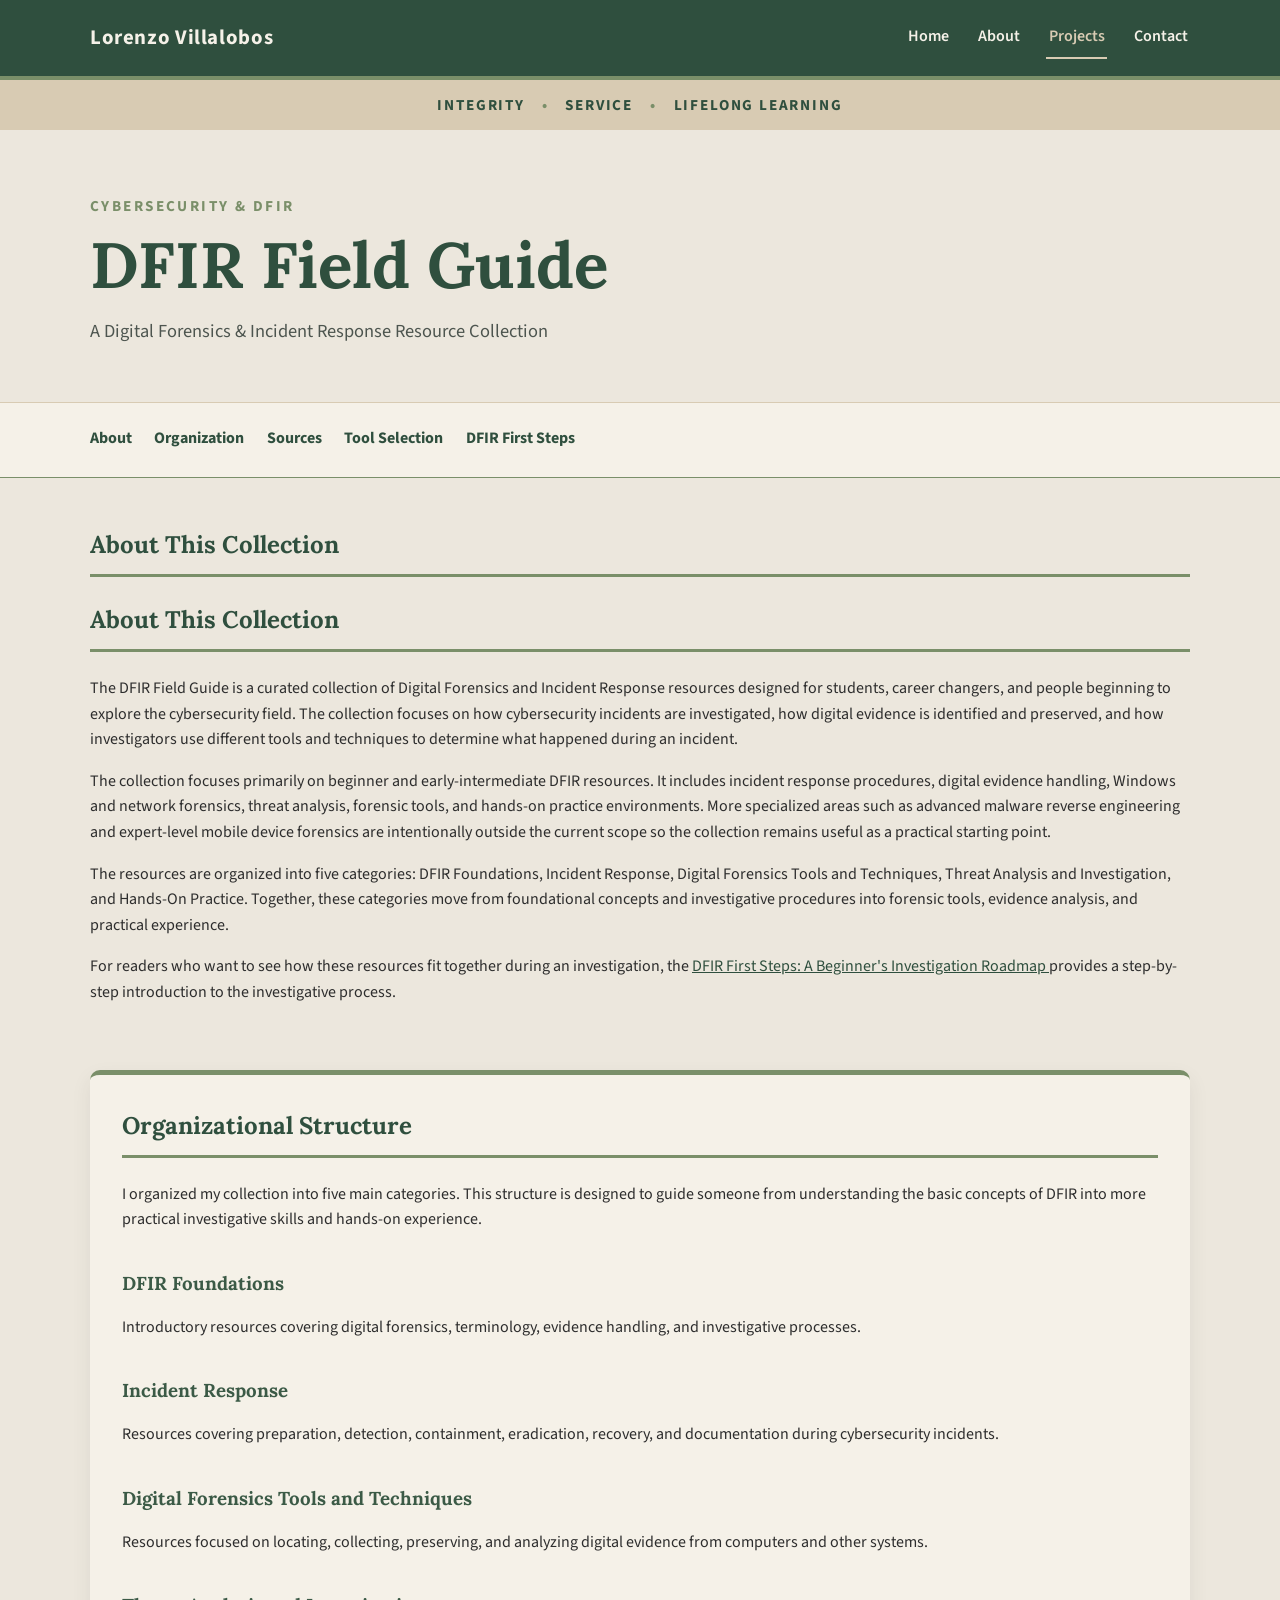
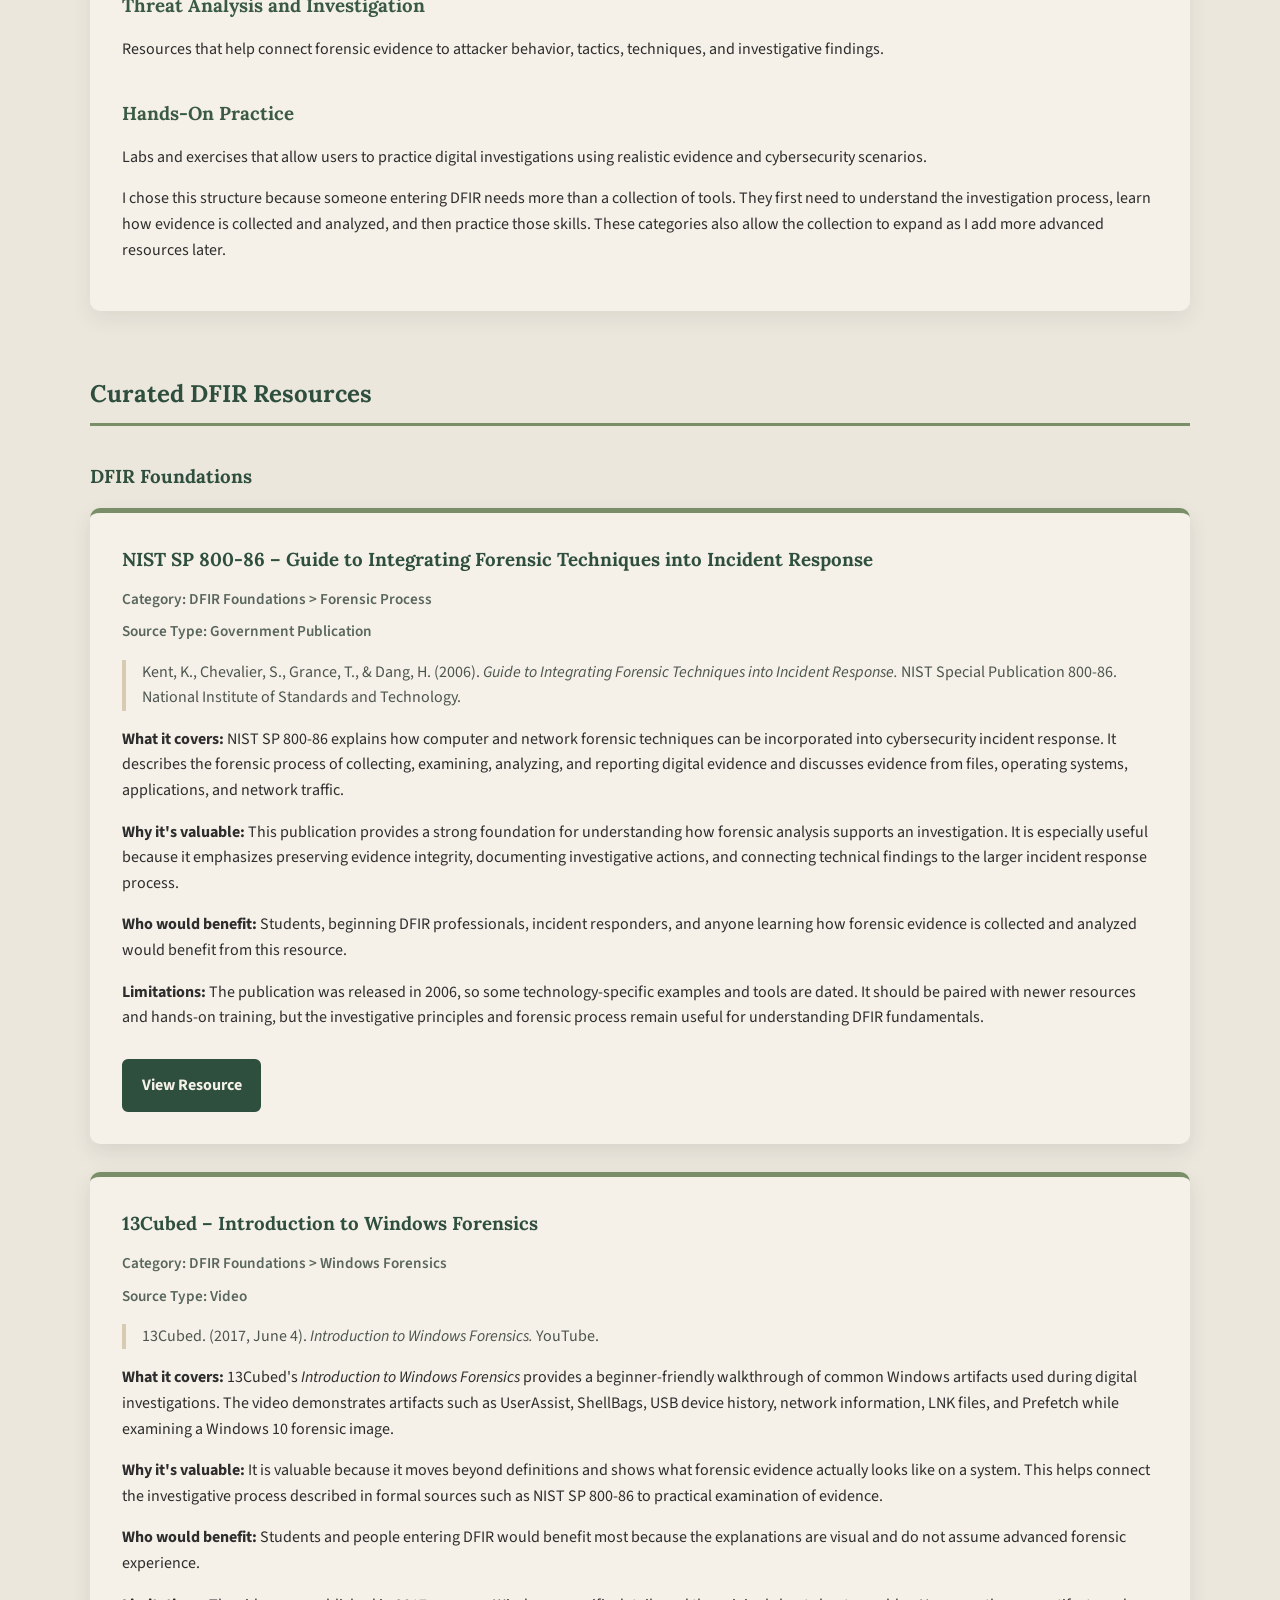
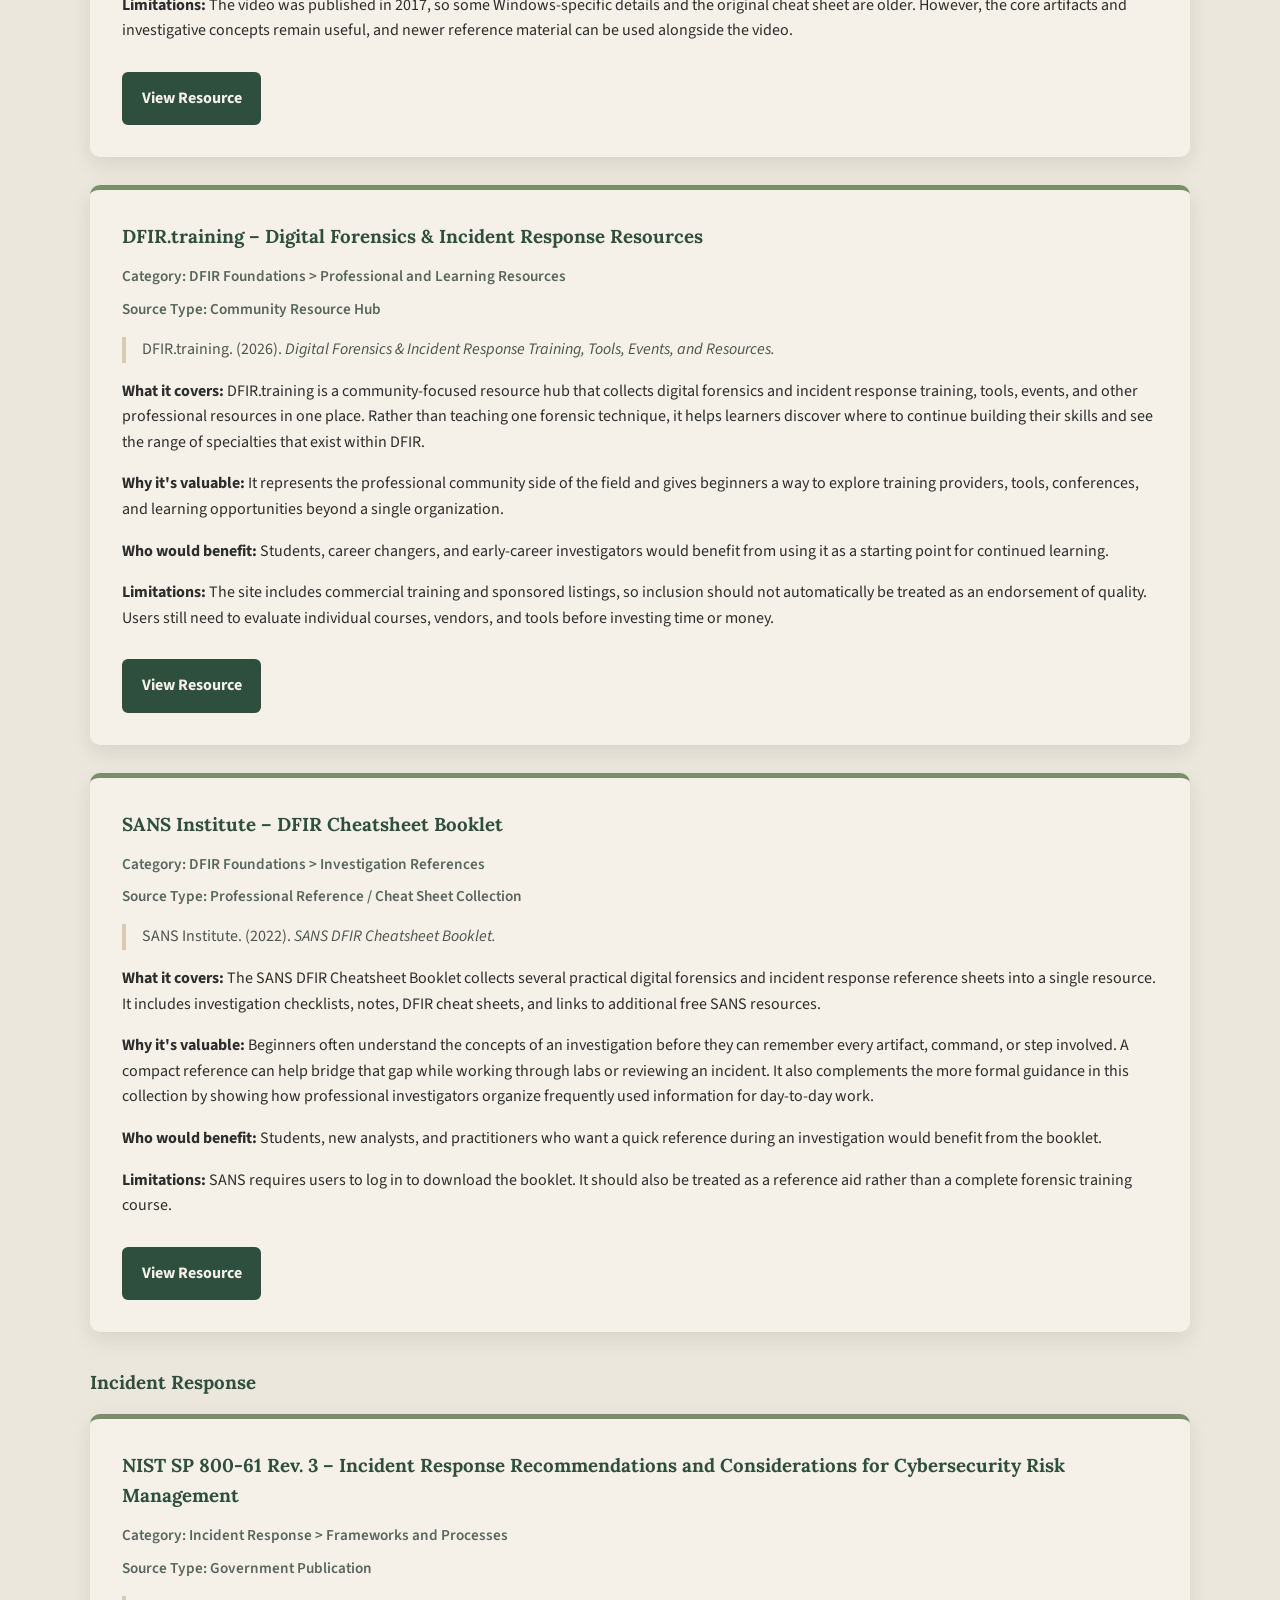
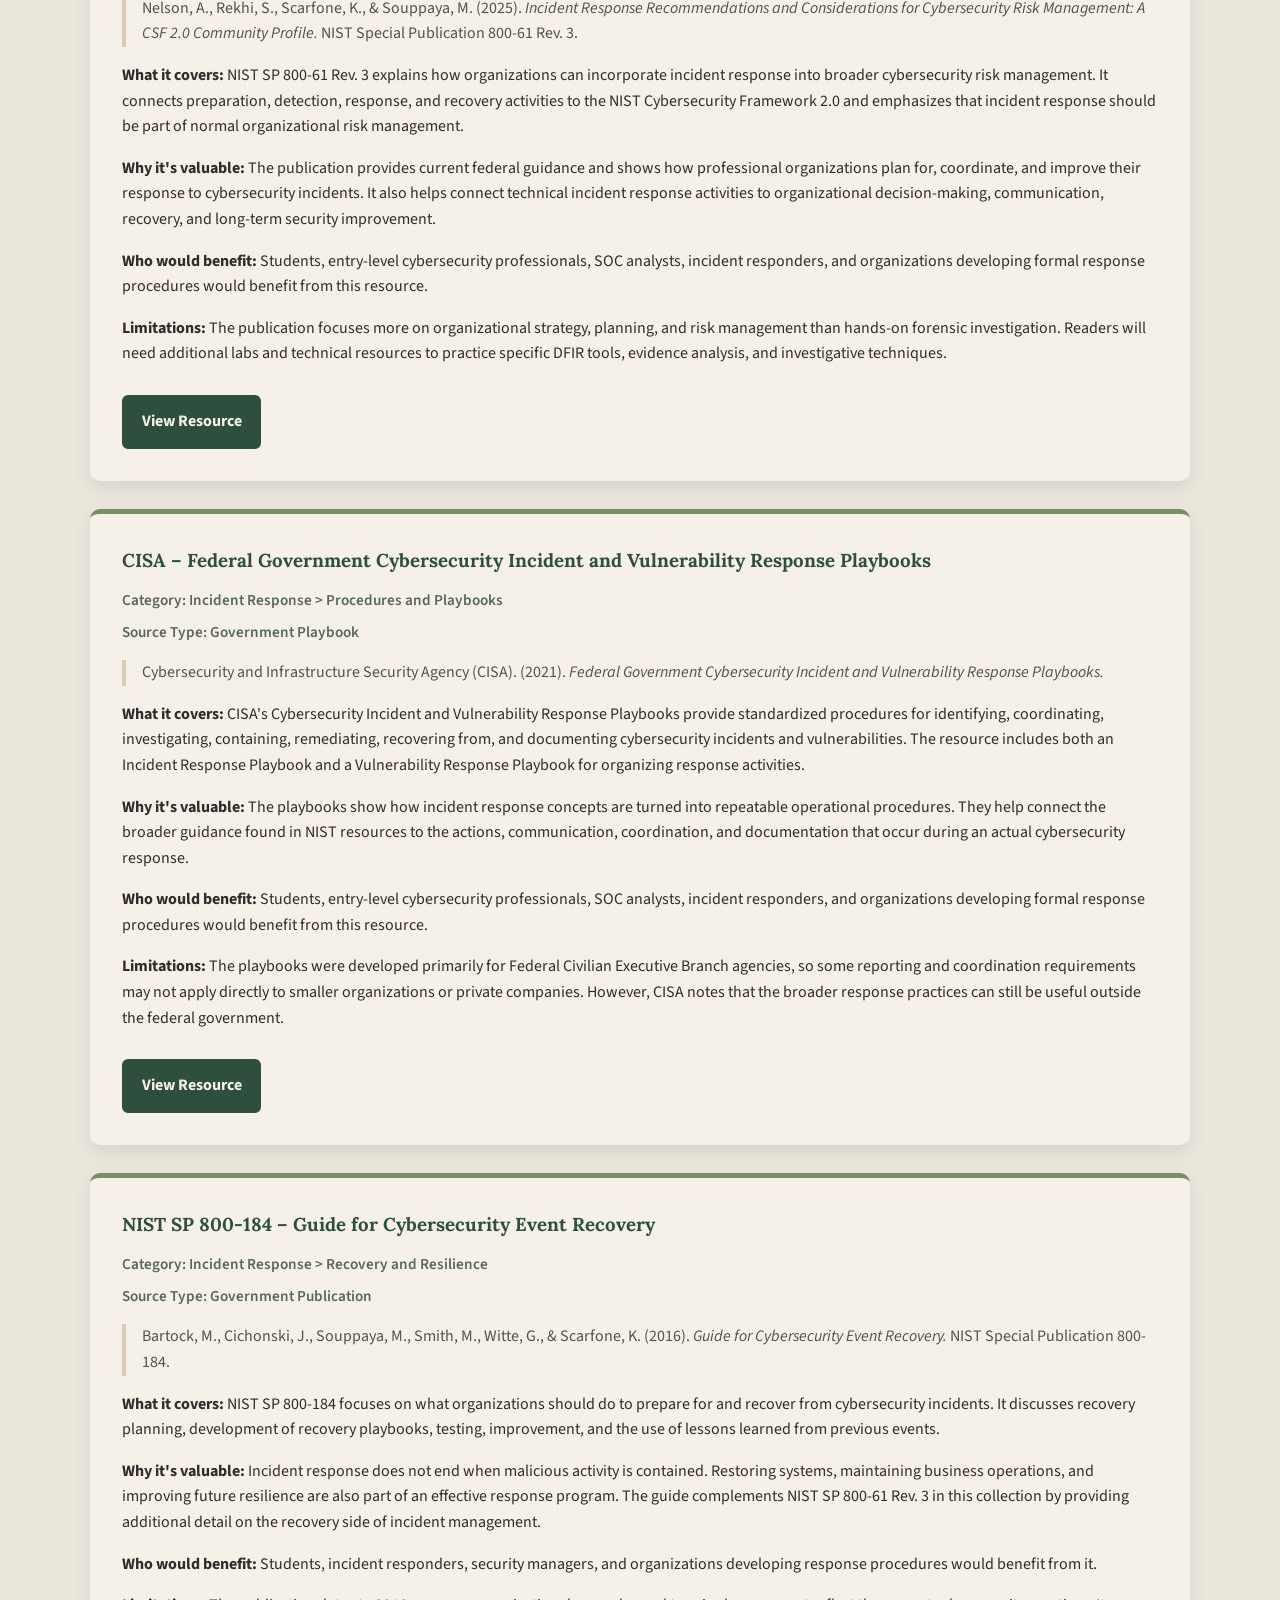
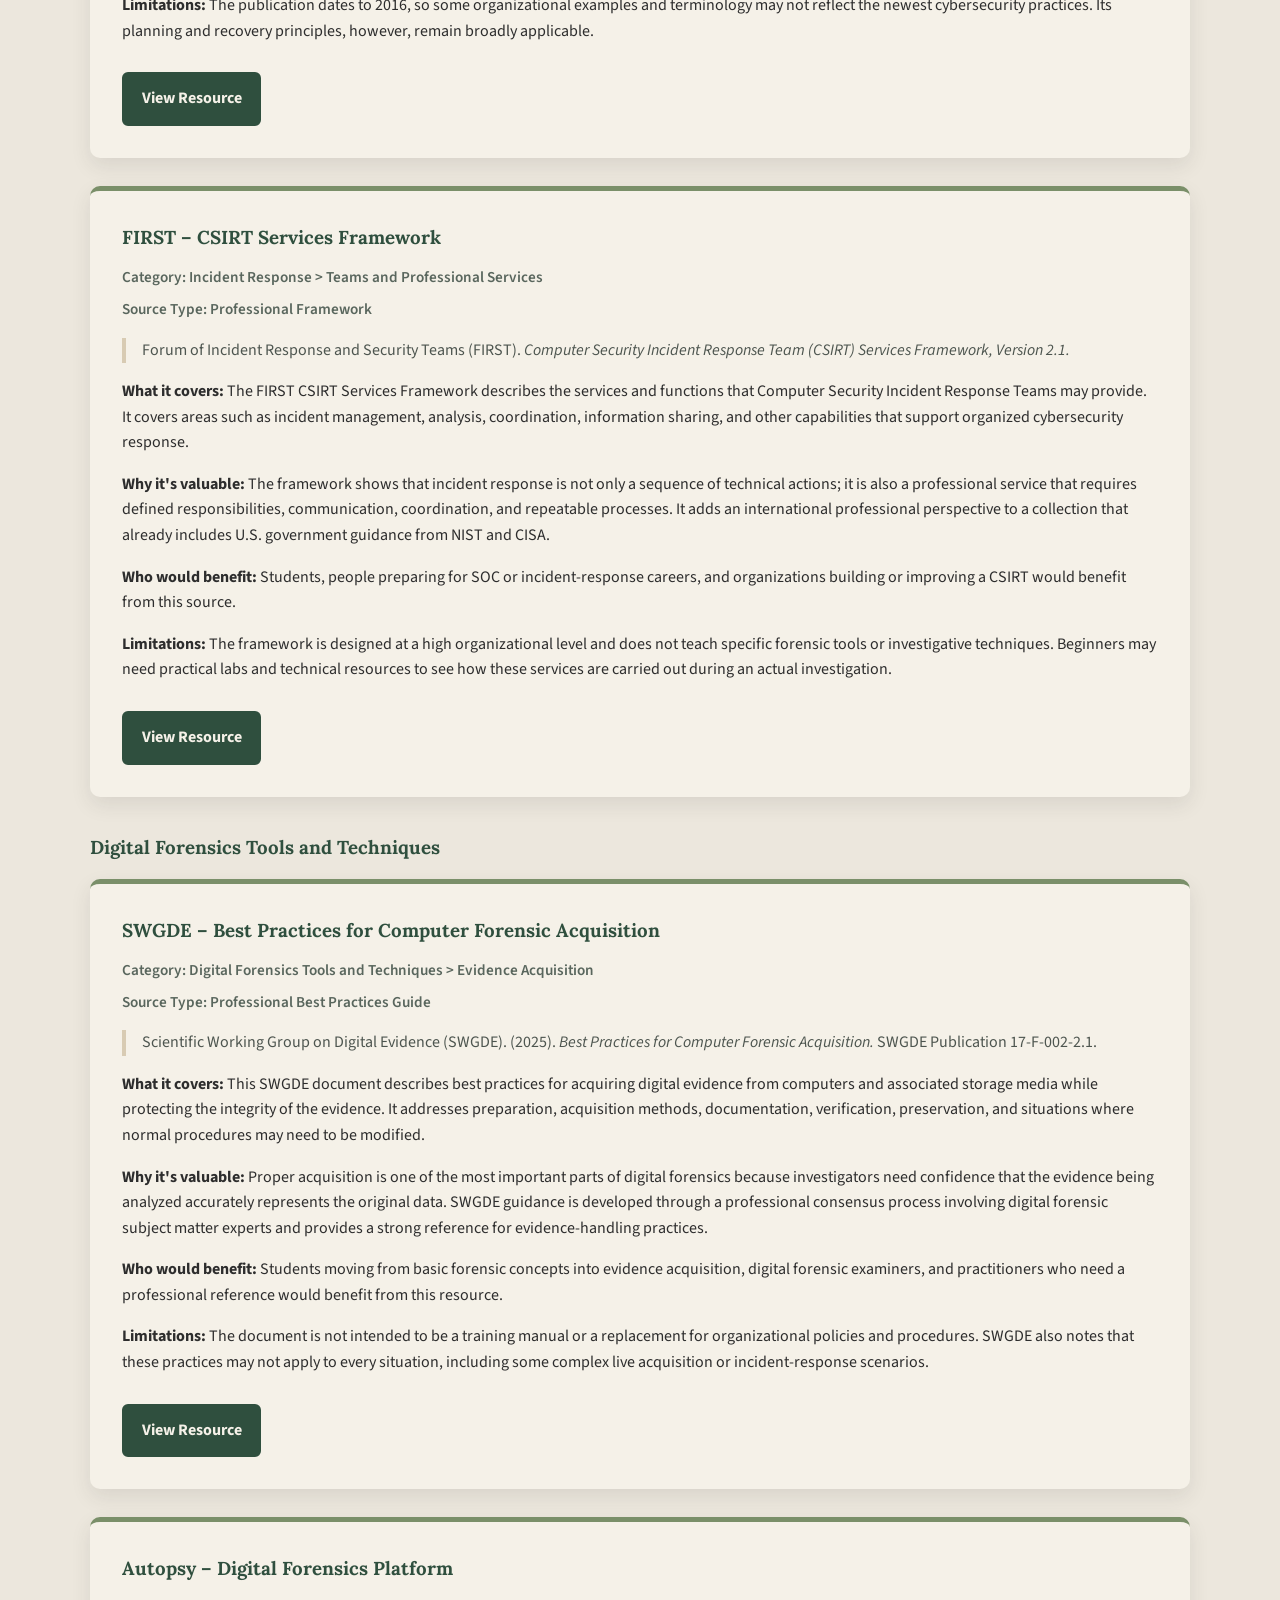
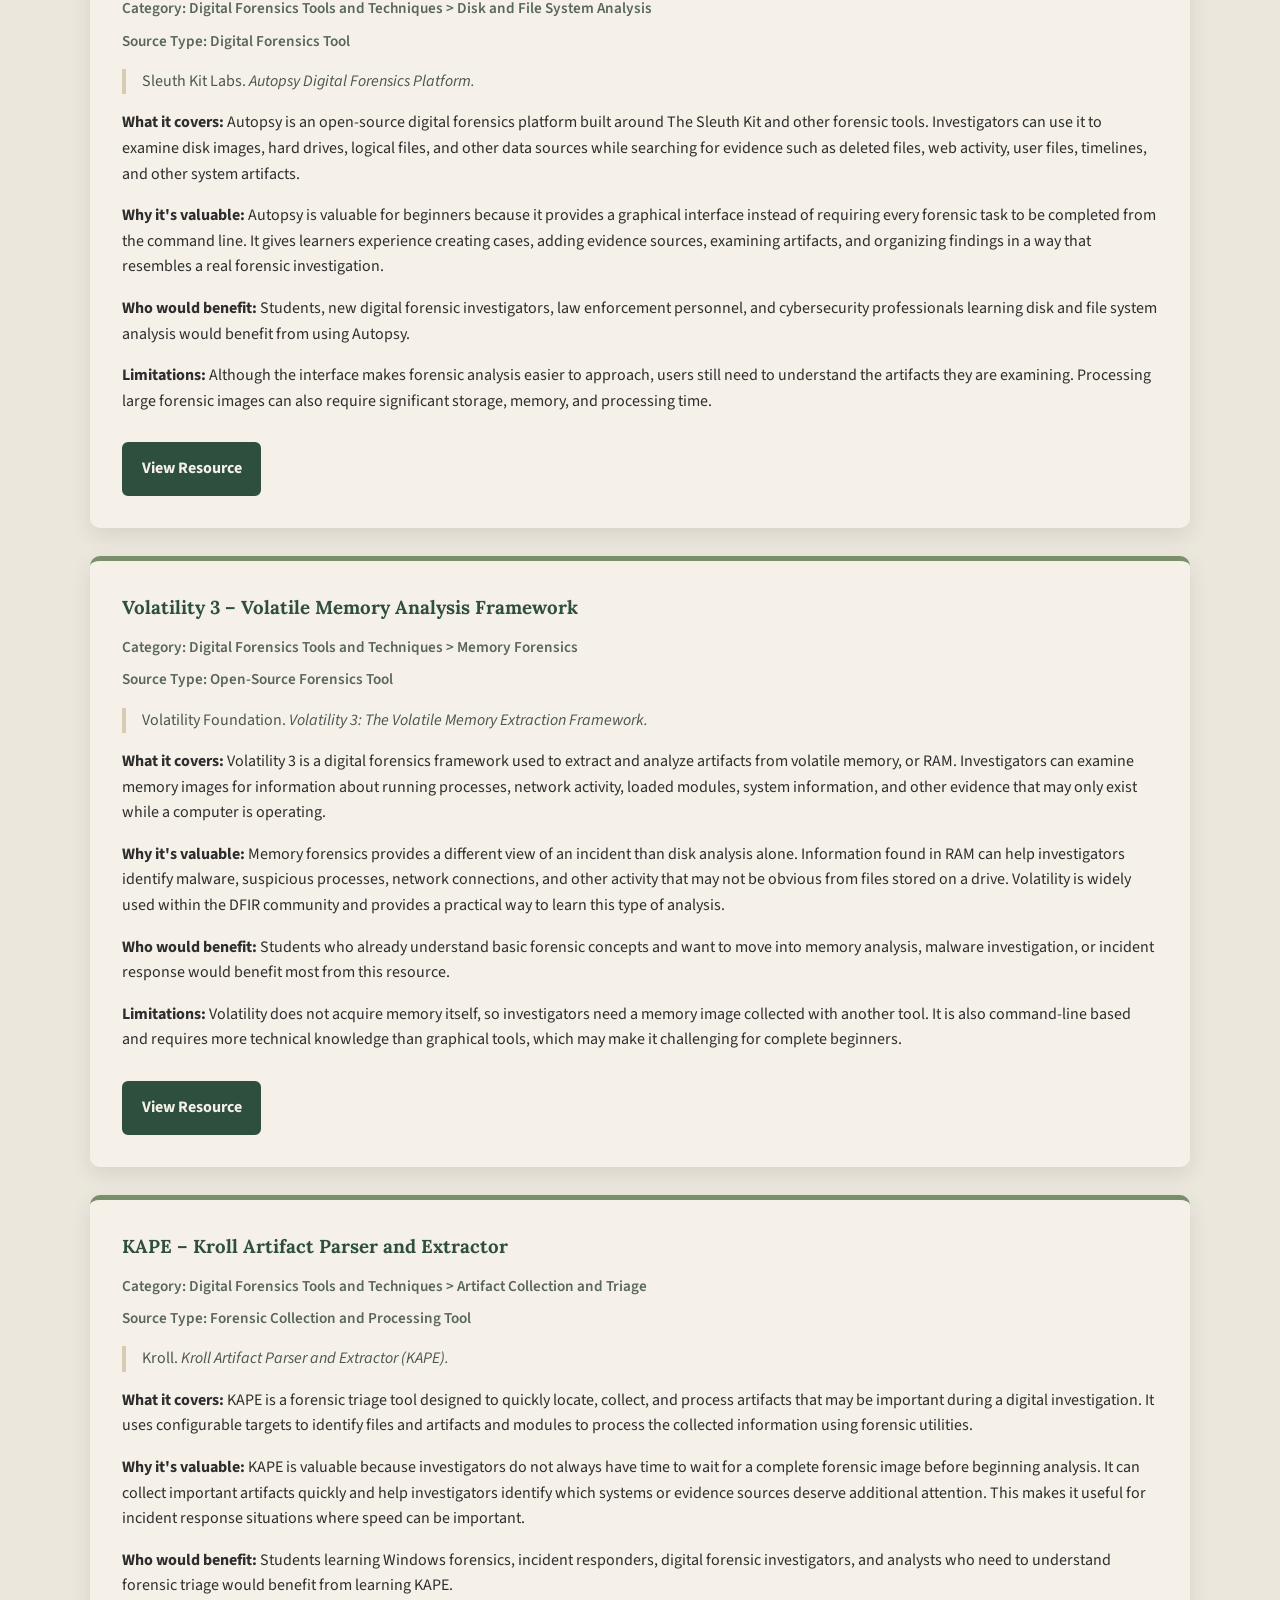
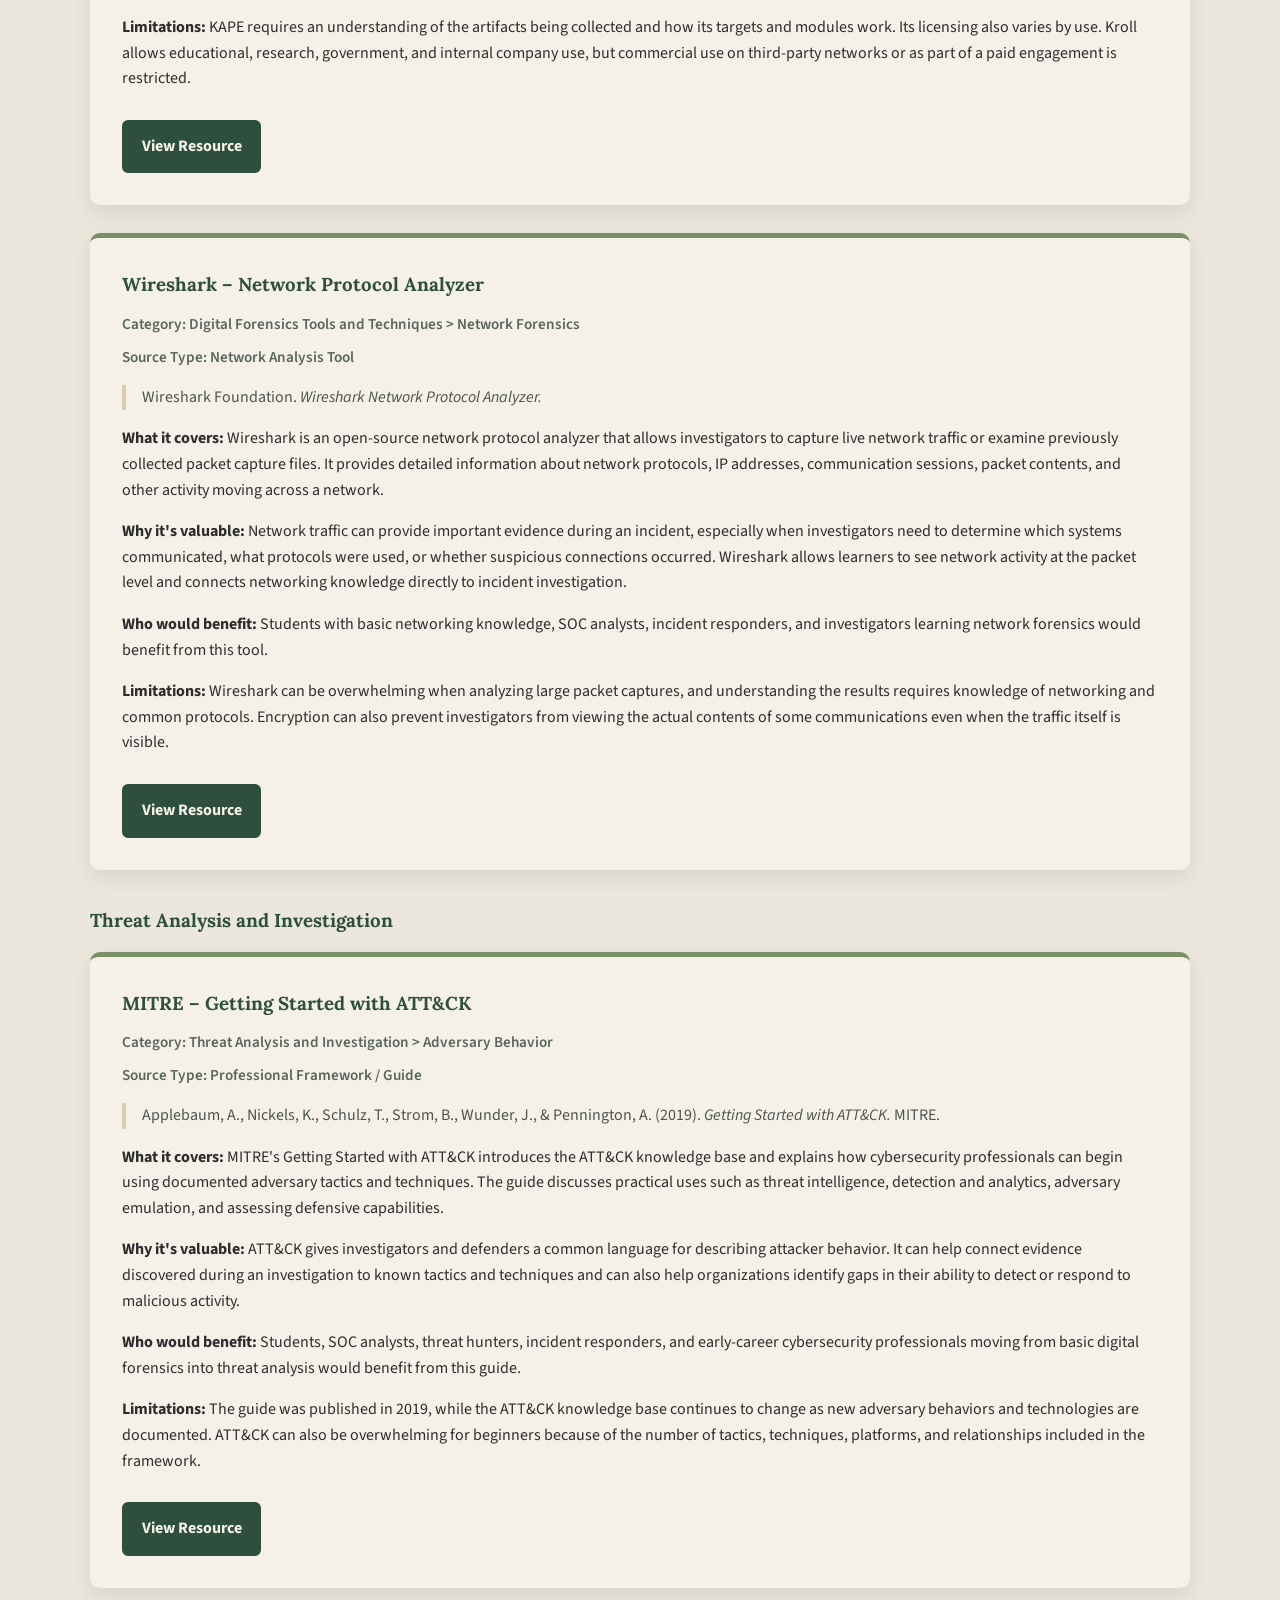
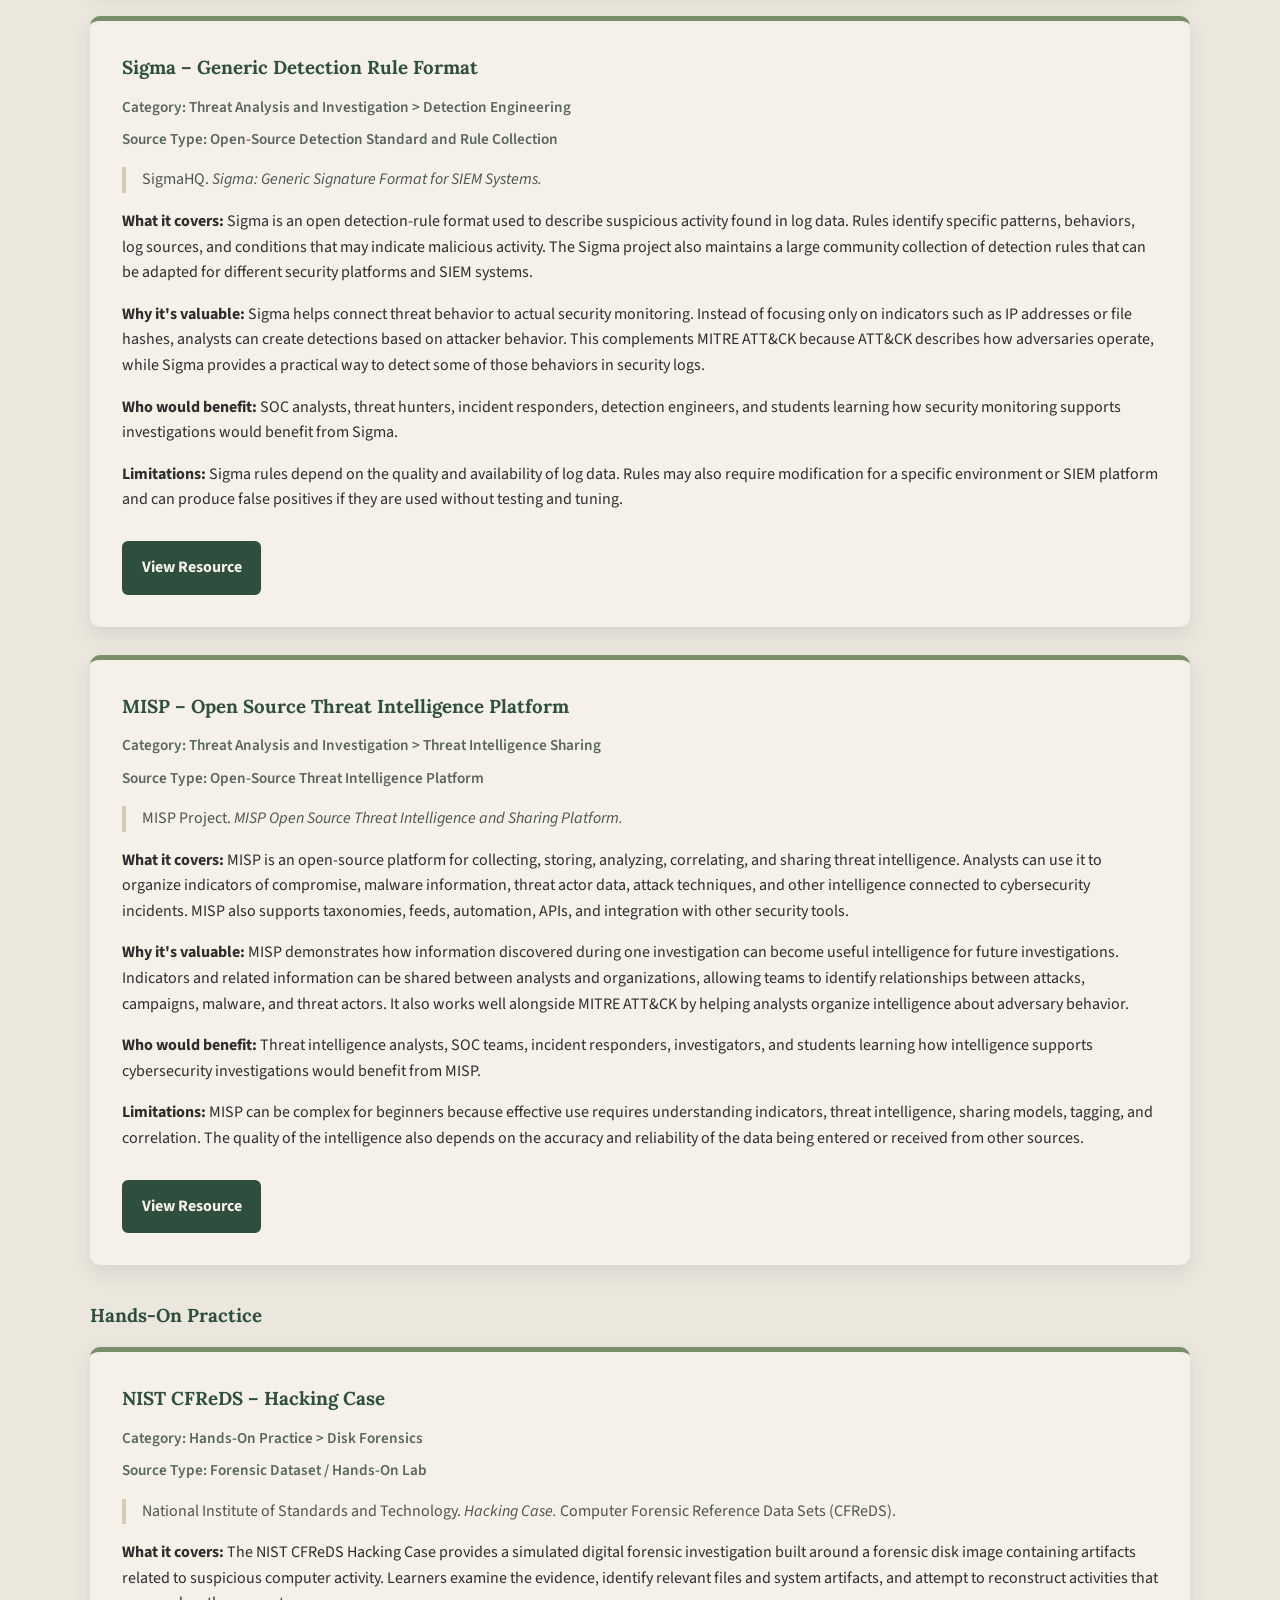
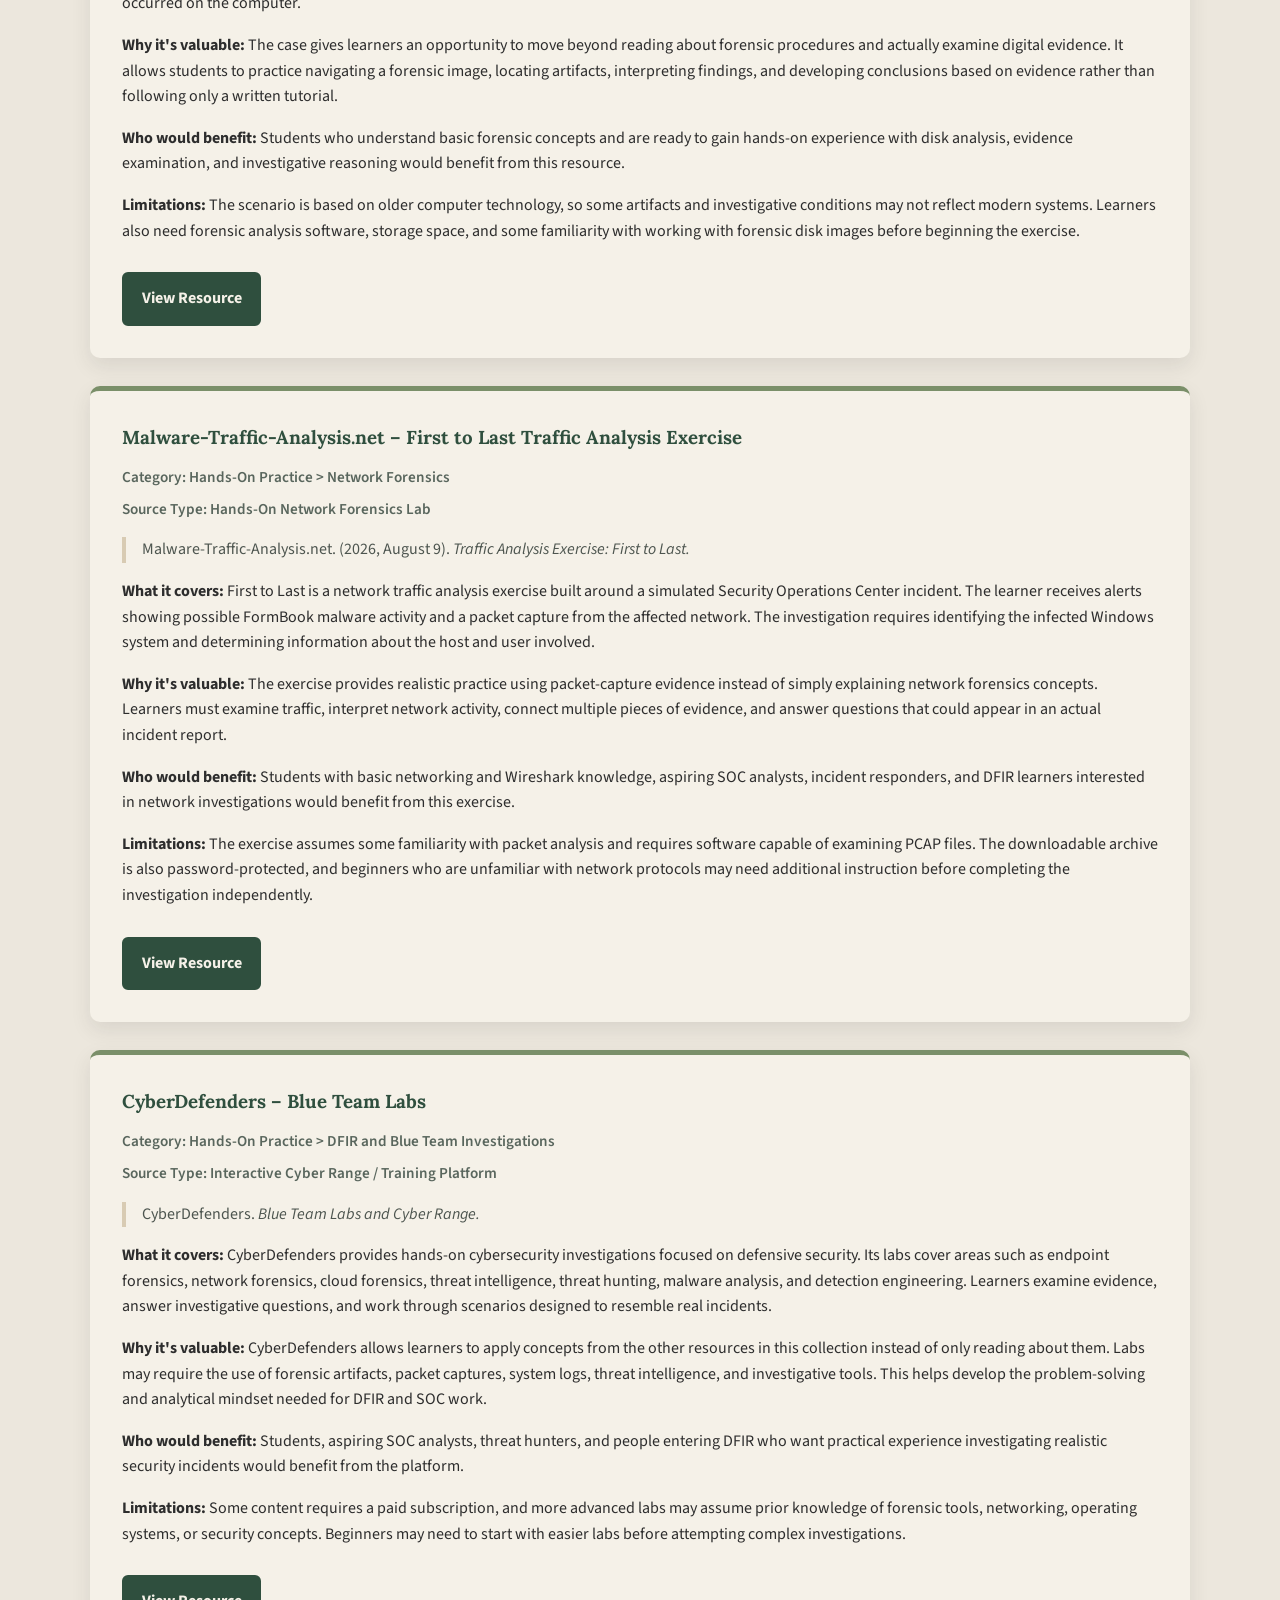
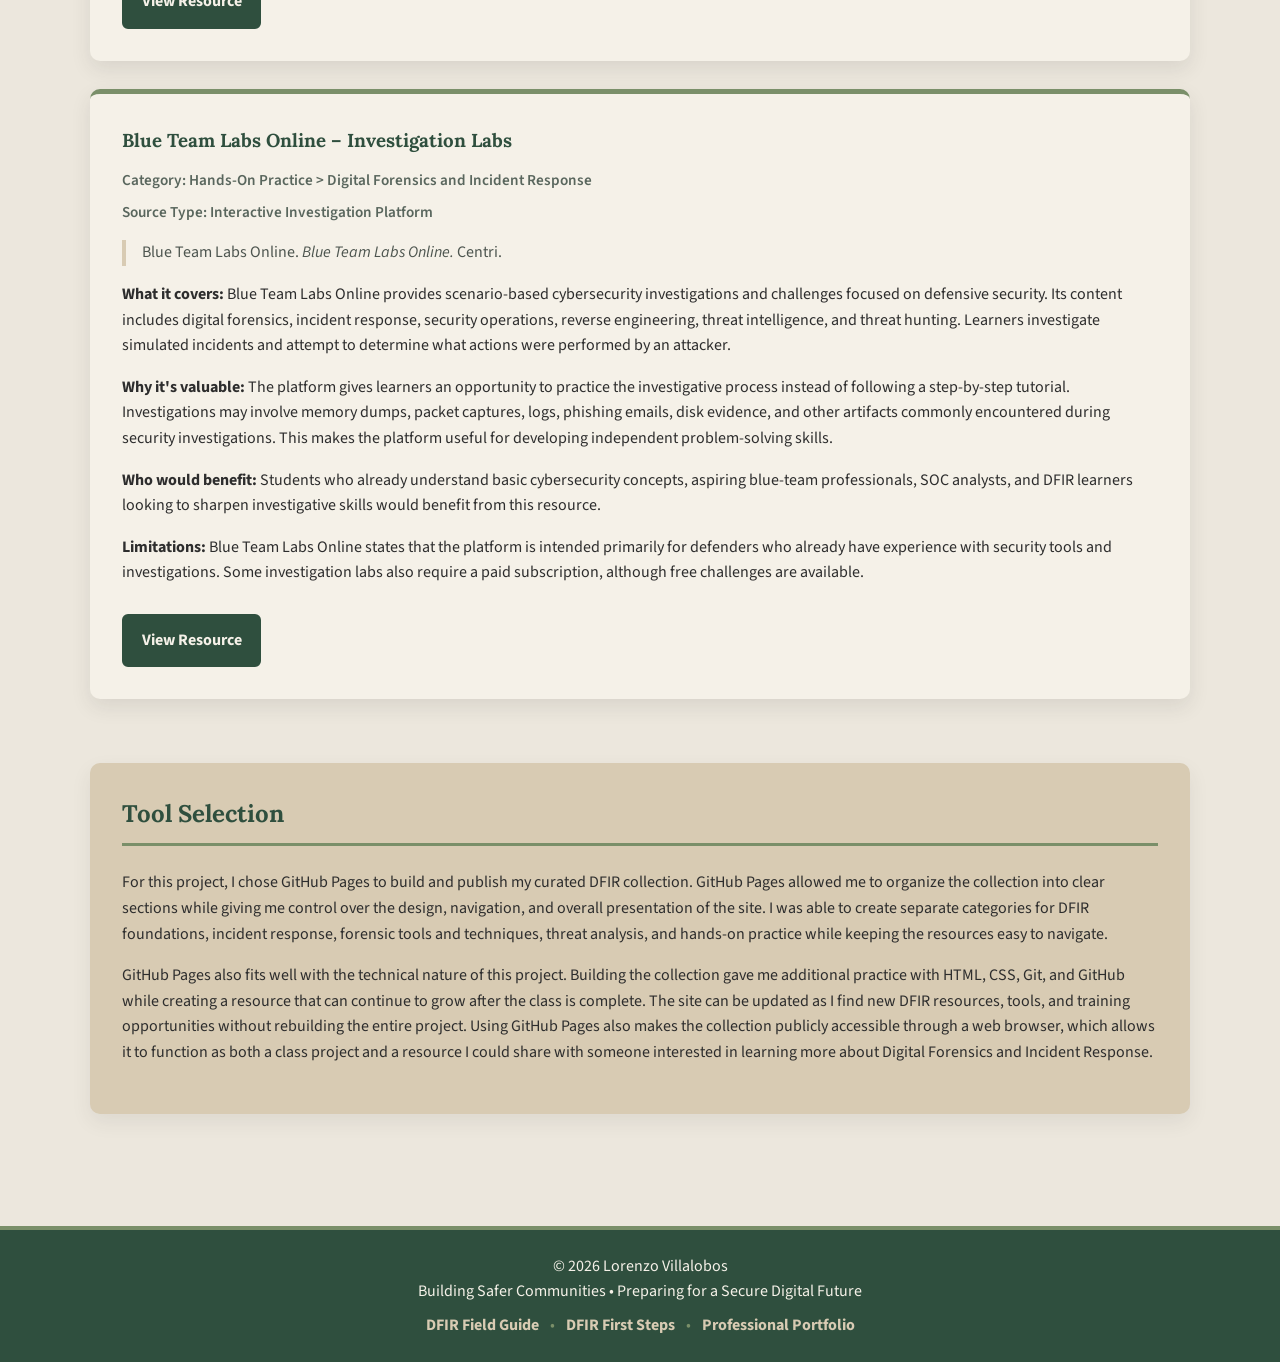
==== commit 266326f8: "Revise content in 'About This Collection' section Updated the 'About This Collection' section to enh" ====
--- a/index.html
+++ b/index.html
@@ -109,38 +109,45 @@
 
     <h2>About This Collection</h2>
 
-    <p>
-        For my curated information collection, I am focusing on Digital
-        Forensics and Incident Response (DFIR) resources for people entering
-        the cybersecurity field. This collection includes resources that
-        explain how cybersecurity incidents are investigated, how digital
-        evidence is identified and preserved, and how investigators use
-        different tools and techniques to determine what happened during an
-        incident. I chose this topic because I am working toward transitioning
-        into cybersecurity and have become especially interested in the
-        investigative side of the field.
+   <section id="about">
+
+    <h2>About This Collection</h2>
+
+    <p>
+        The DFIR Field Guide is a curated collection of Digital Forensics
+        and Incident Response resources designed for students, career
+        changers, and people beginning to explore the cybersecurity field.
+        The collection focuses on how cybersecurity incidents are investigated,
+        how digital evidence is identified and preserved, and how investigators
+        use different tools and techniques to determine what happened during
+        an incident.
     </p>
 
     <p>
         The collection focuses primarily on beginner and early-intermediate
         DFIR resources. It includes incident response procedures, digital
         evidence handling, Windows and network forensics, threat analysis,
-        forensic tools, and hands-on practice environments. I have avoided
-        highly specialized areas such as advanced malware reverse engineering
-        and expert-level mobile device forensics because I wanted the
-        collection to remain useful to someone who is still developing
-        foundational skills.
-    </p>
-
-    <p>
-        I organized the collection into five categories: DFIR Foundations,
+        forensic tools, and hands-on practice environments. More specialized
+        areas such as advanced malware reverse engineering and expert-level
+        mobile device forensics are intentionally outside the current scope so
+        the collection remains useful as a practical starting point.
+    </p>
+
+    <p>
+        The resources are organized into five categories: DFIR Foundations,
         Incident Response, Digital Forensics Tools and Techniques, Threat
-        Analysis and Investigation, and Hands-On Practice. The categories are
-        intended to move a learner from understanding basic concepts and
-        investigative procedures into using tools and working with actual
-        evidence. My goal is to provide a practical starting point that helps
-        someone understand not only what DFIR is, but how those concepts are
-        applied during an investigation.
+        Analysis and Investigation, and Hands-On Practice. Together, these
+        categories move from foundational concepts and investigative procedures
+        into forensic tools, evidence analysis, and practical experience.
+    </p>
+
+    <p>
+        For readers who want to see how these resources fit together during
+        an investigation, the
+        <a href="dfir-first-steps.html">
+            DFIR First Steps: A Beginner's Investigation Roadmap
+        </a>
+        provides a step-by-step introduction to the investigative process.
     </p>
 
 </section>
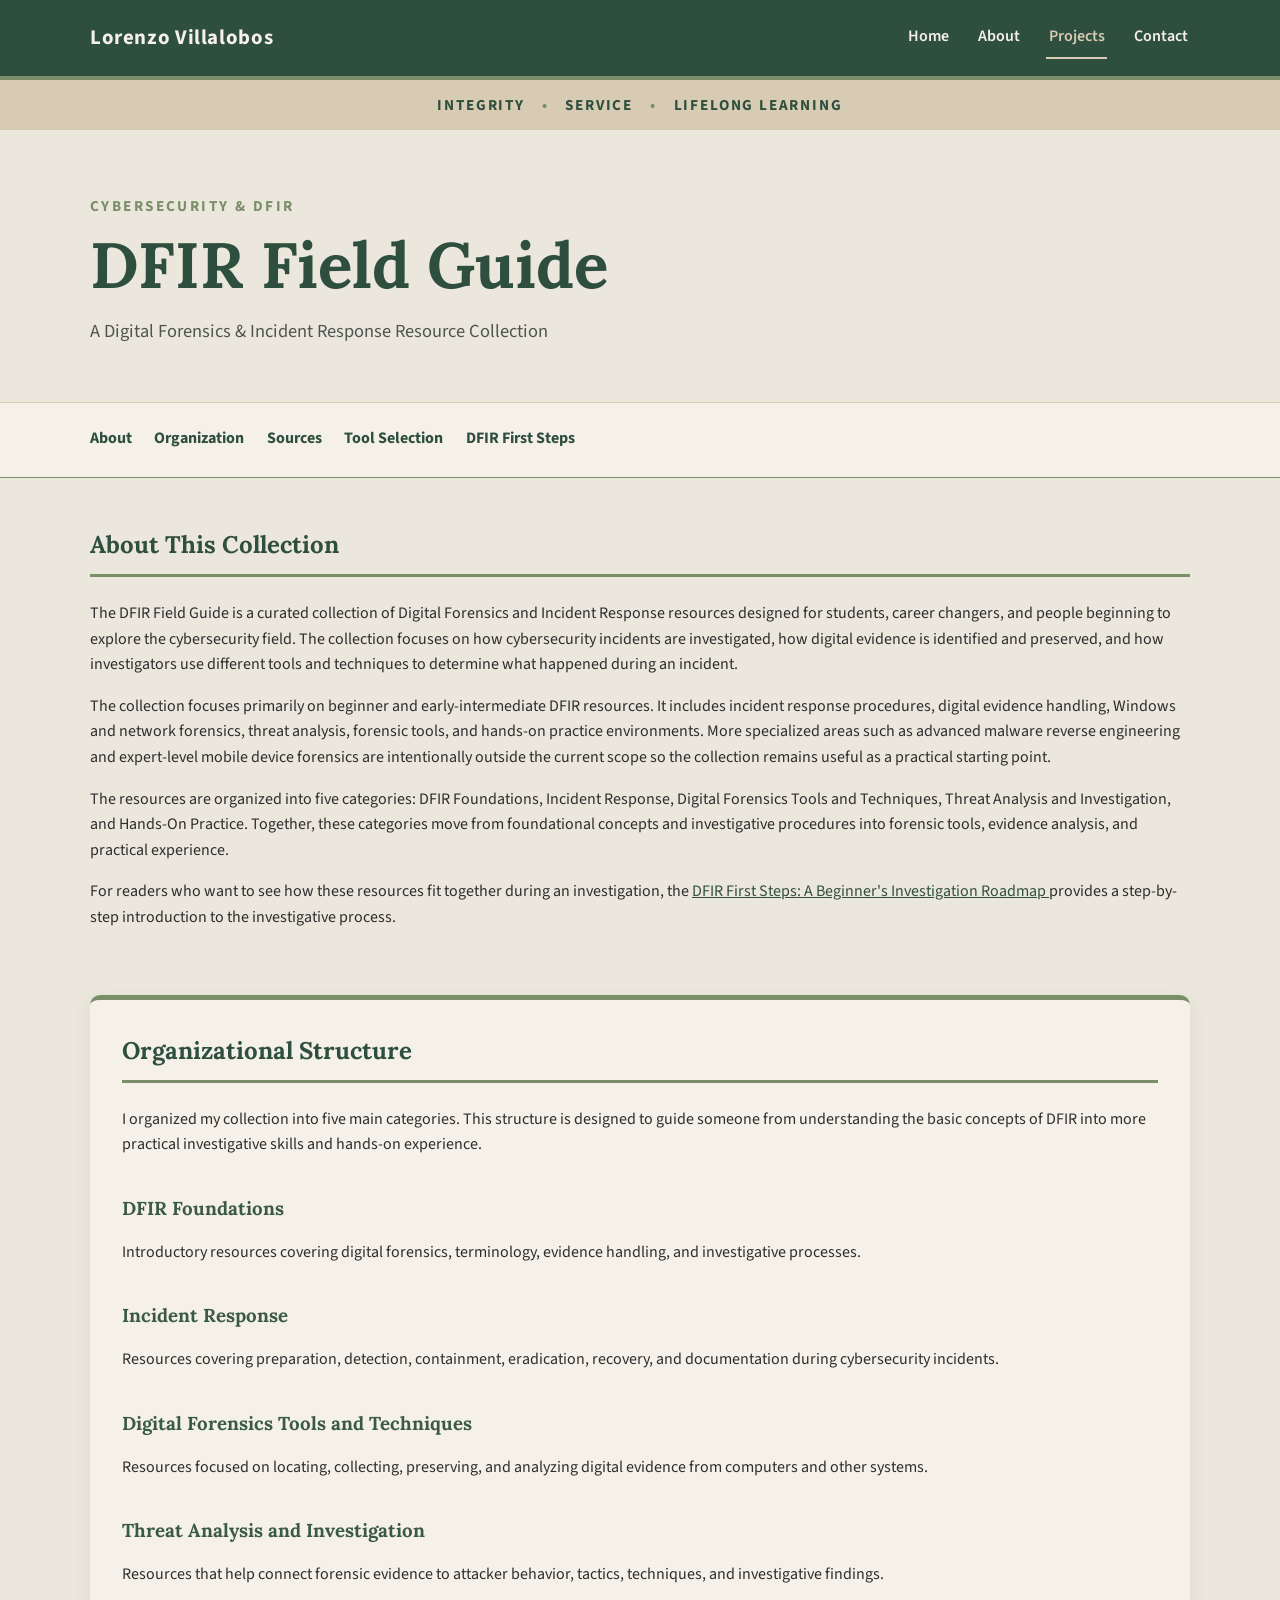
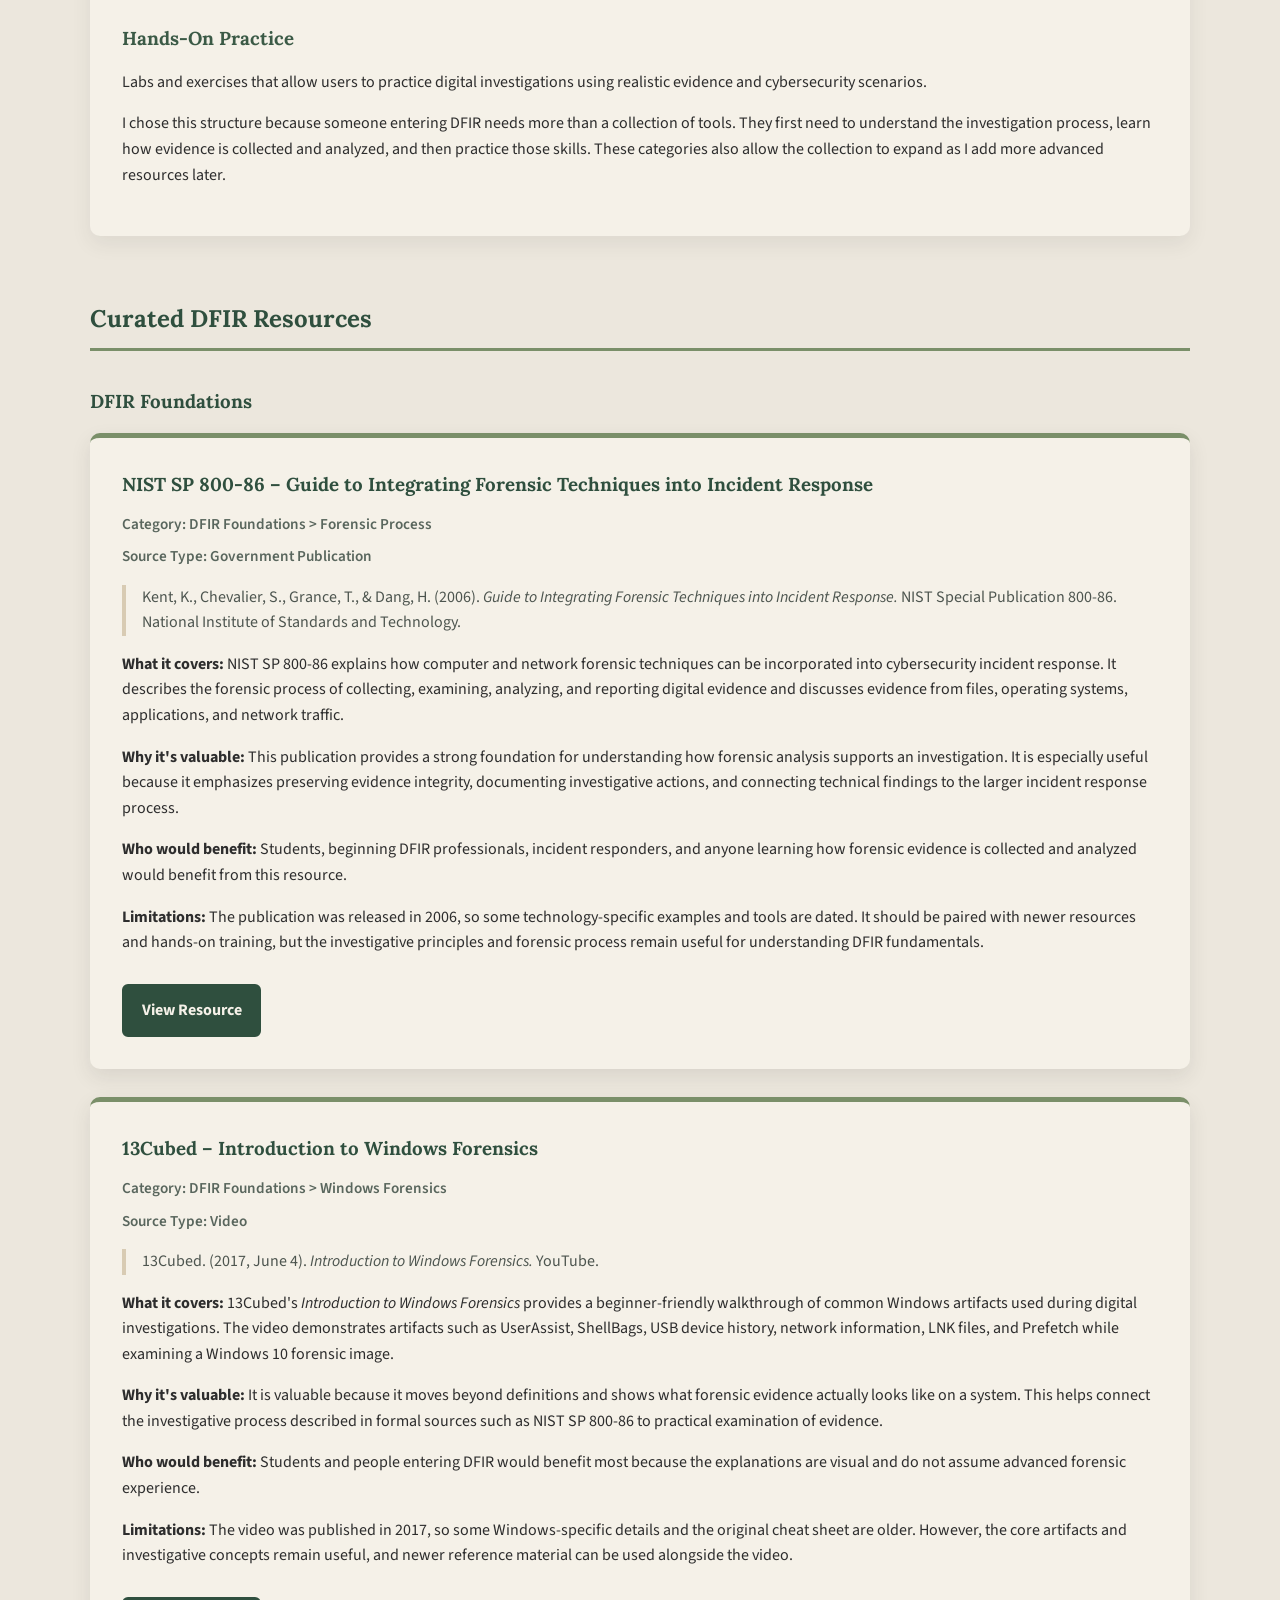
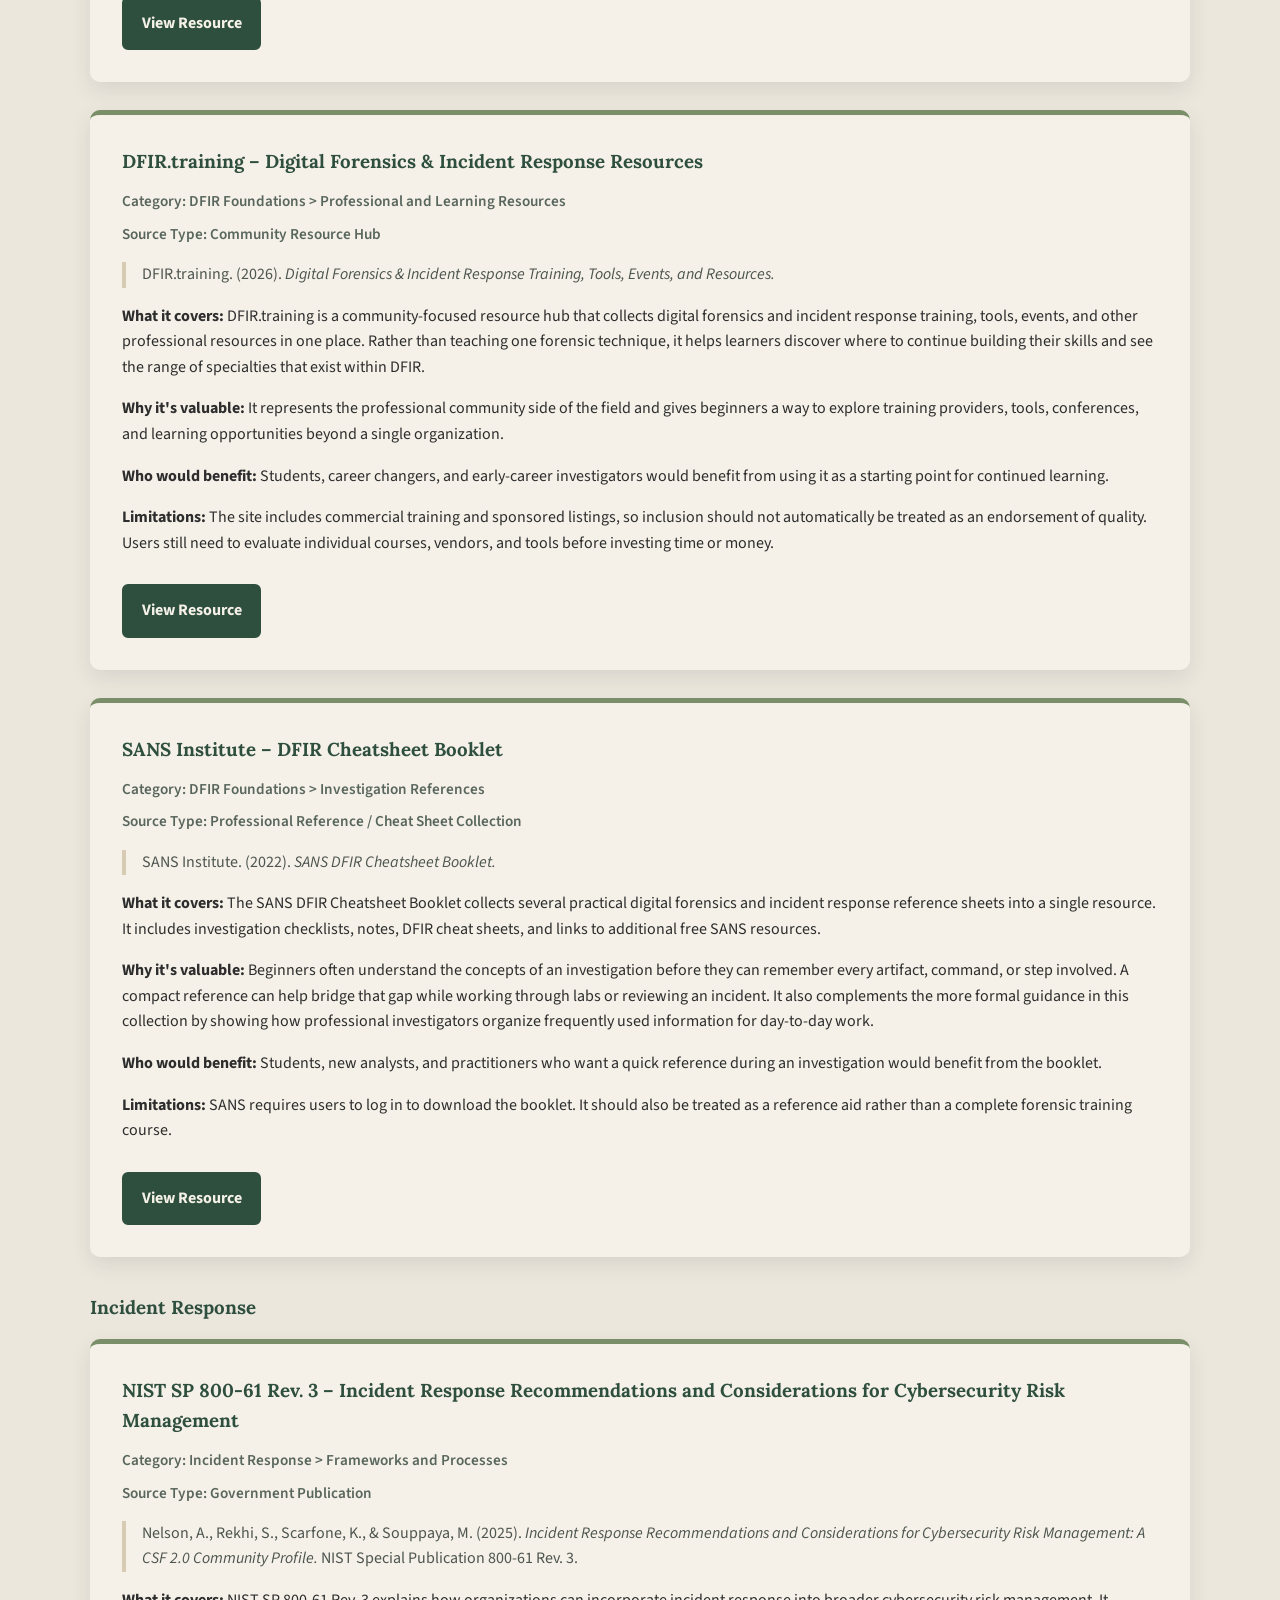
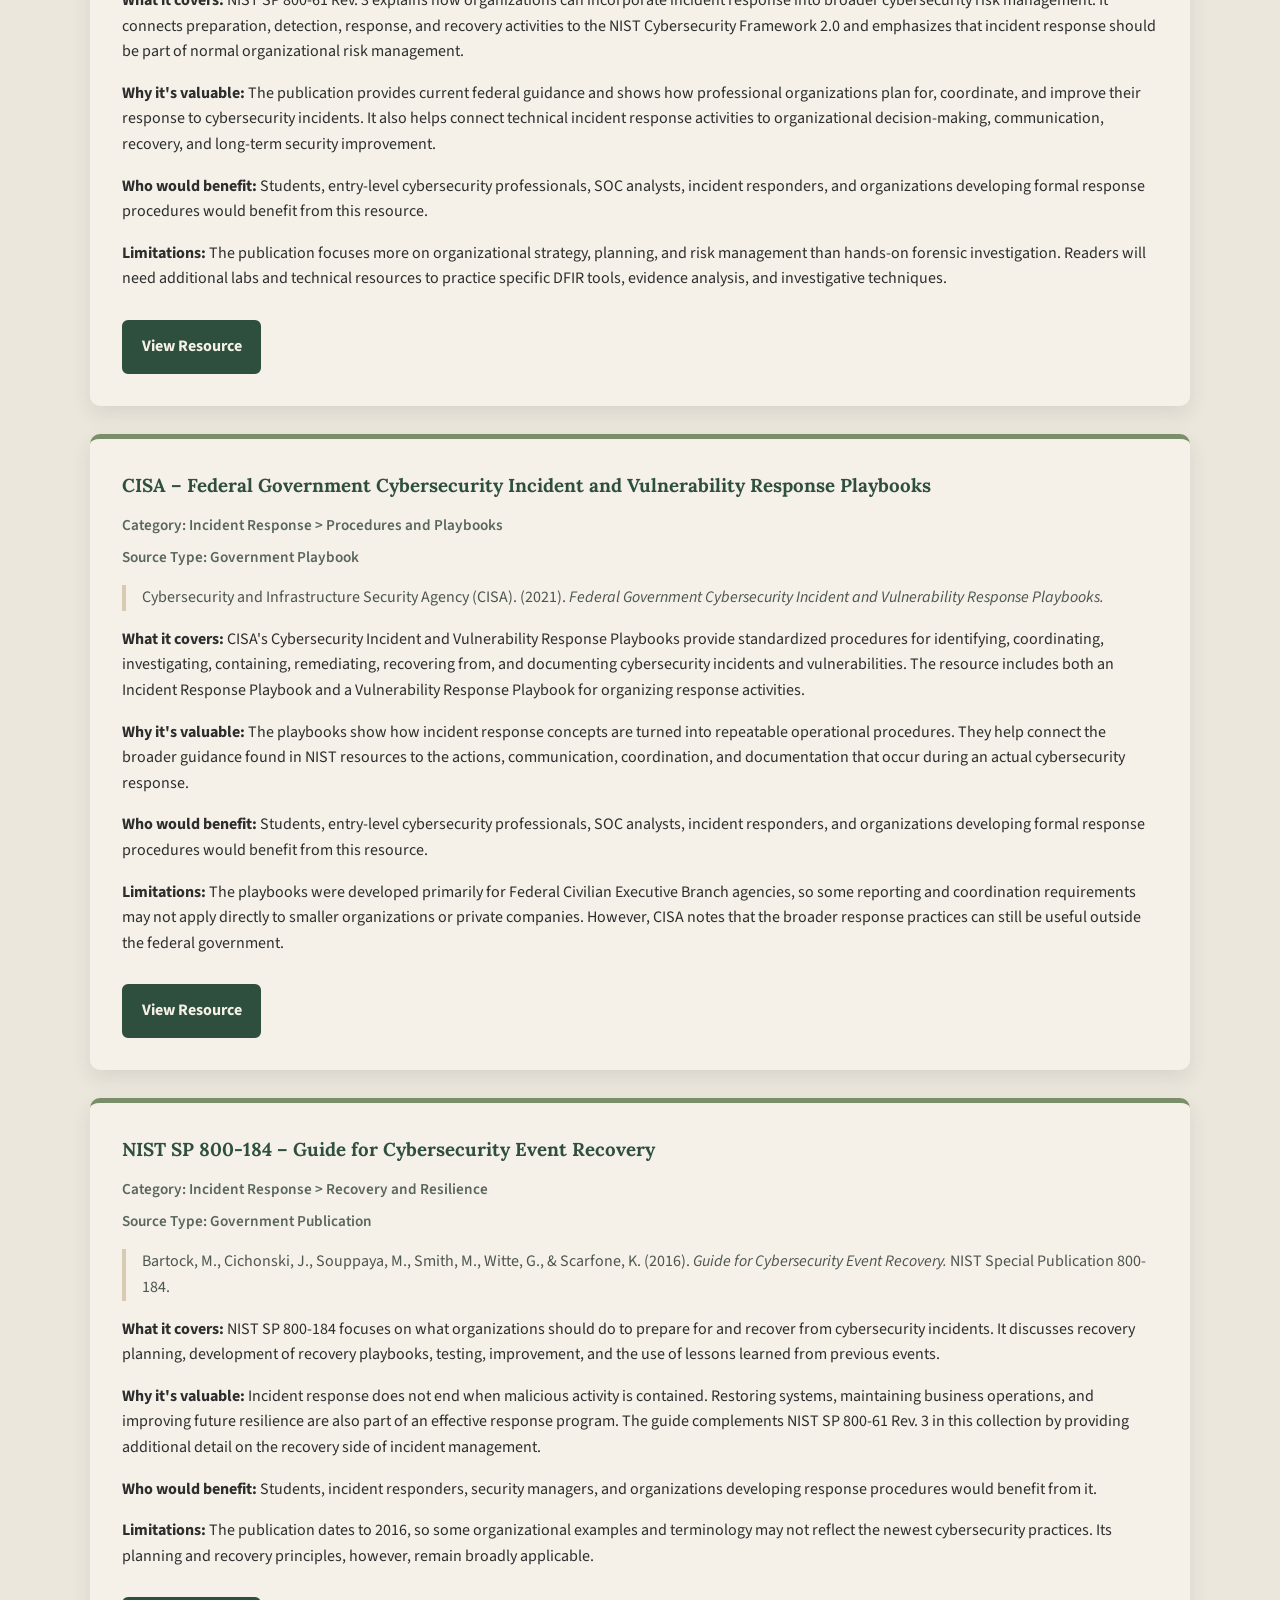
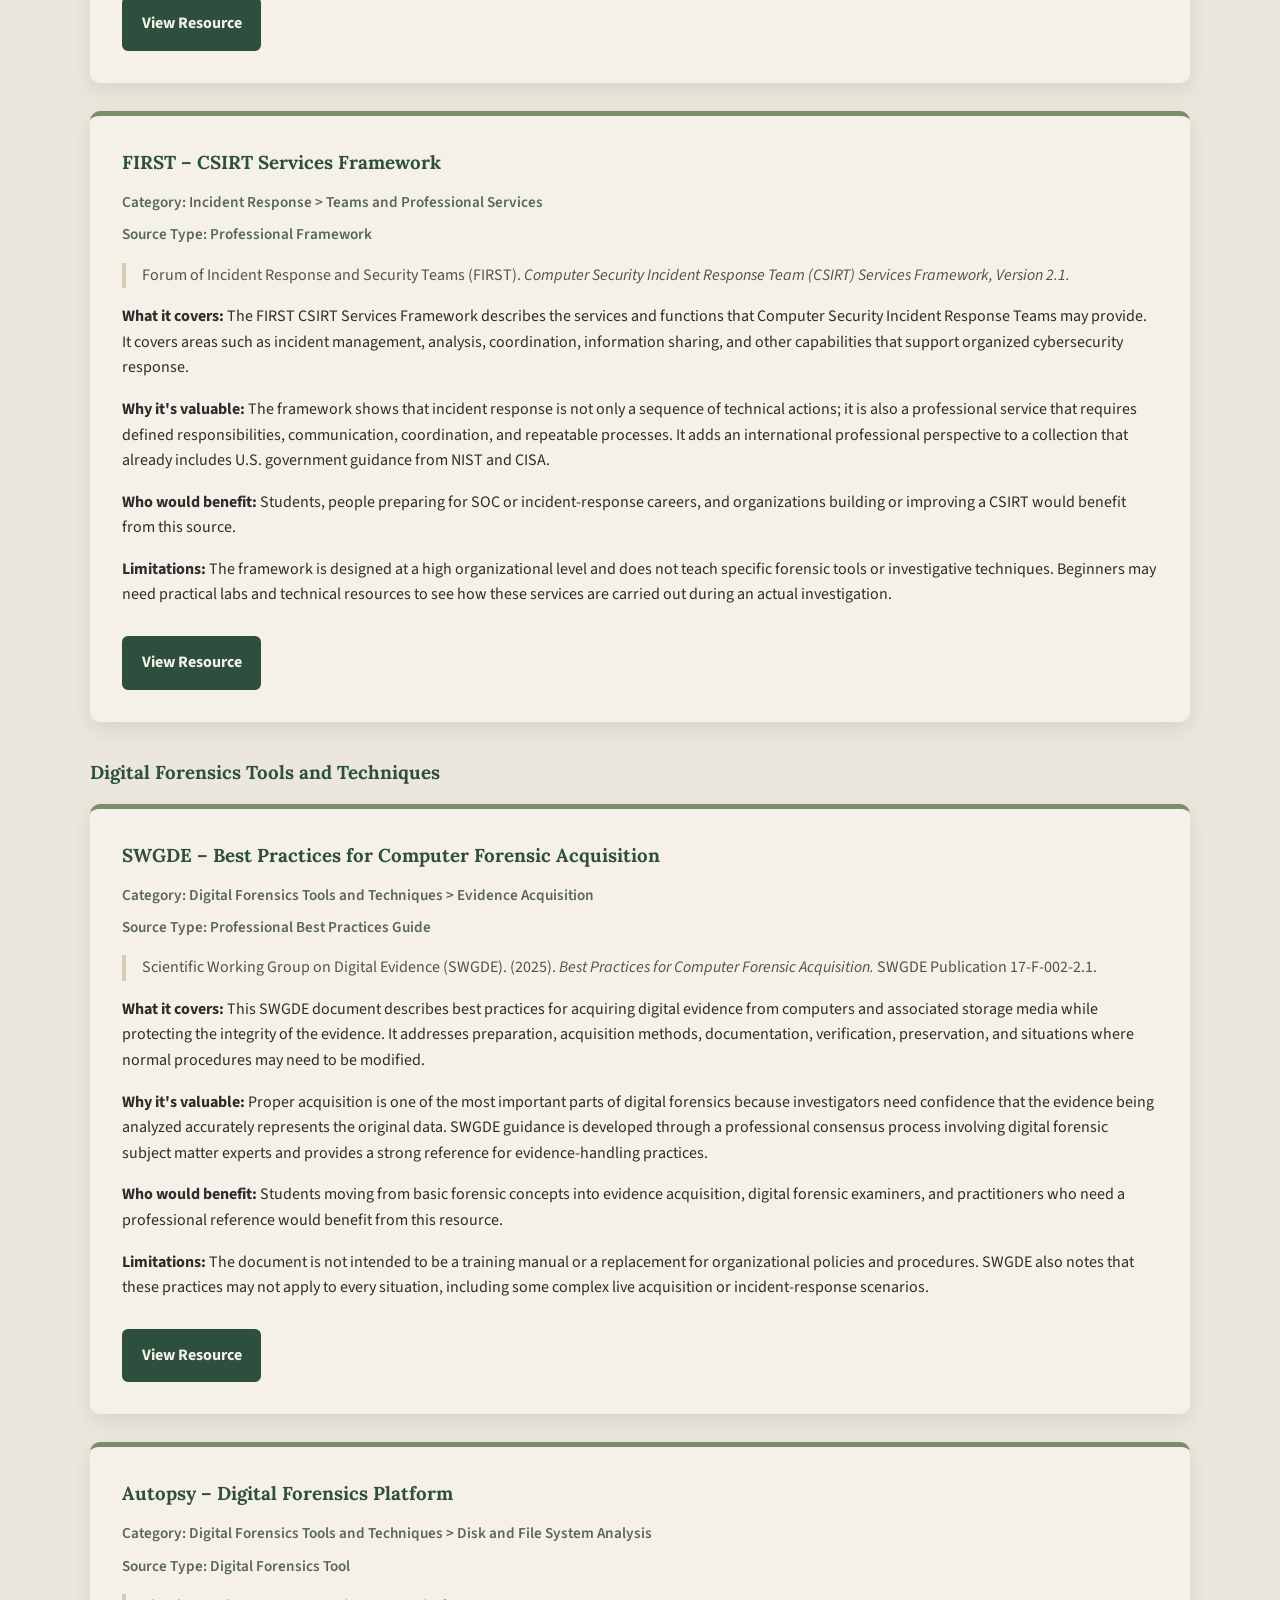
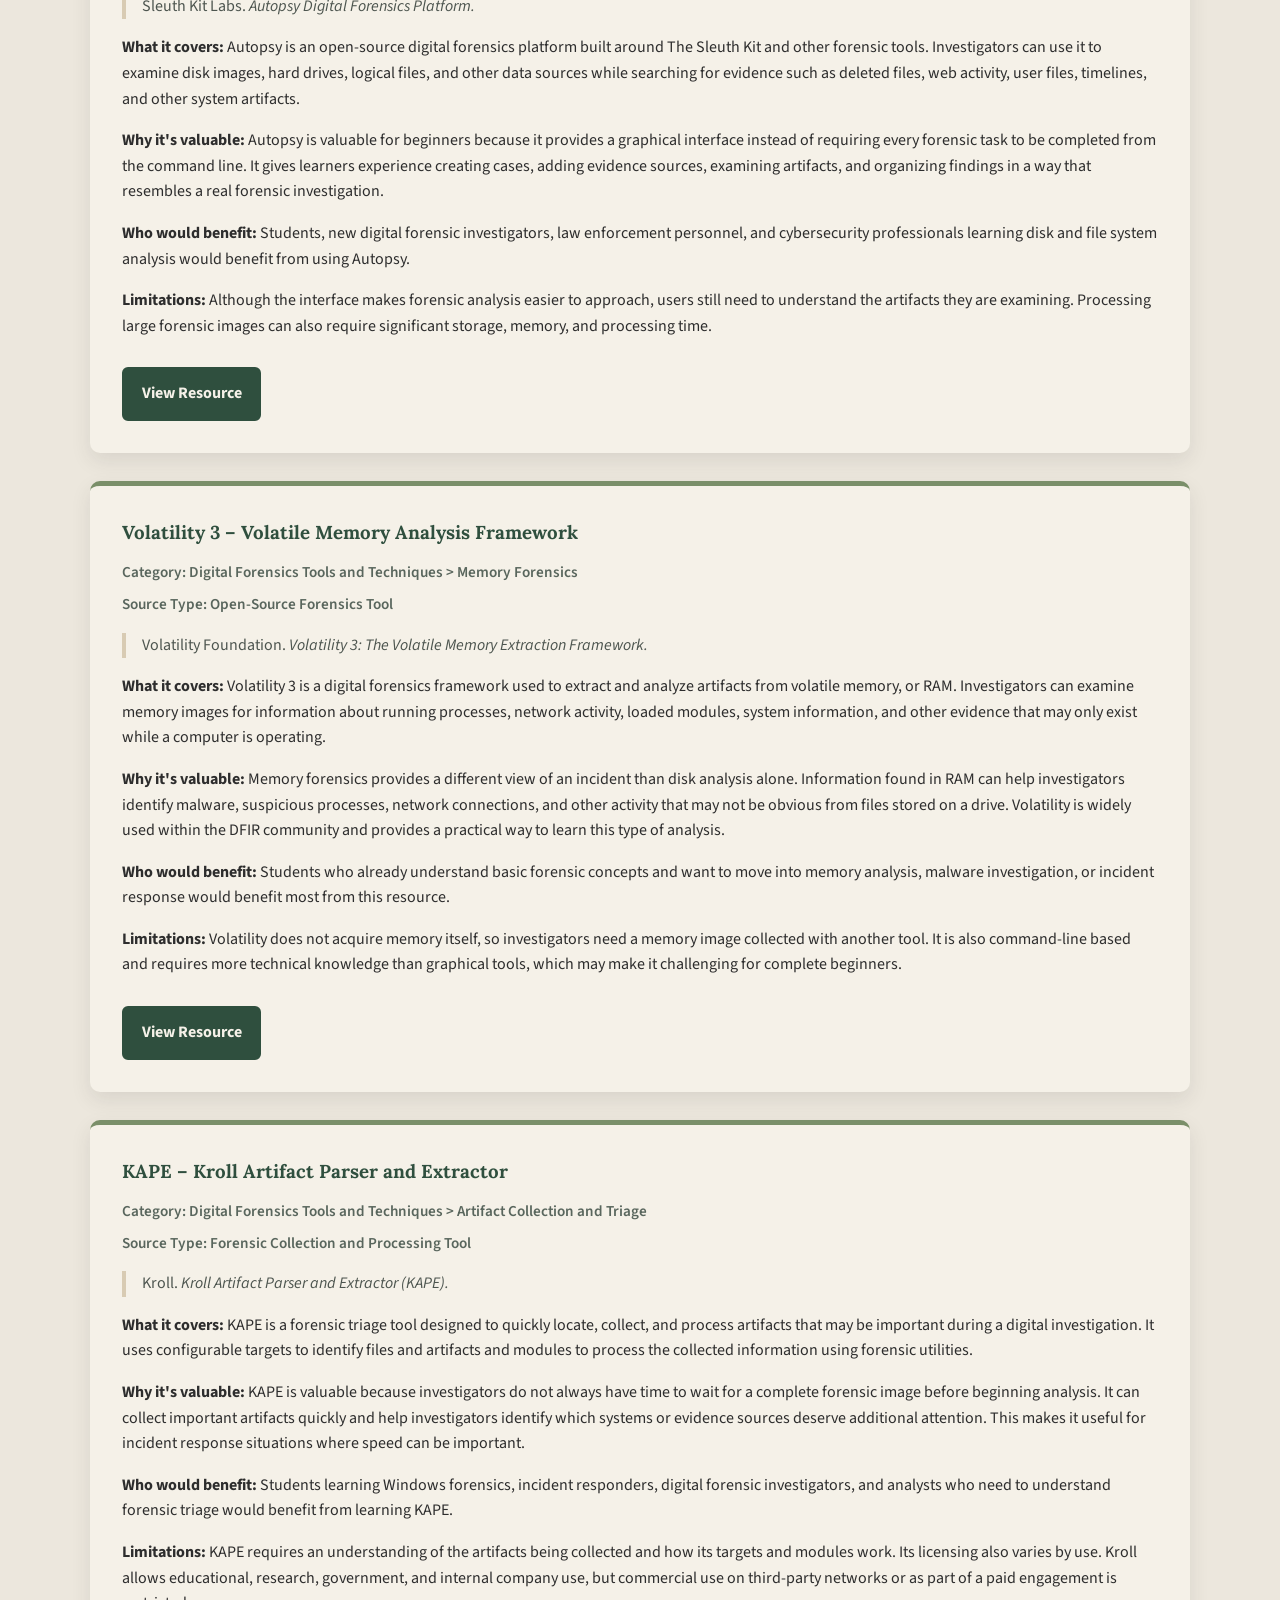
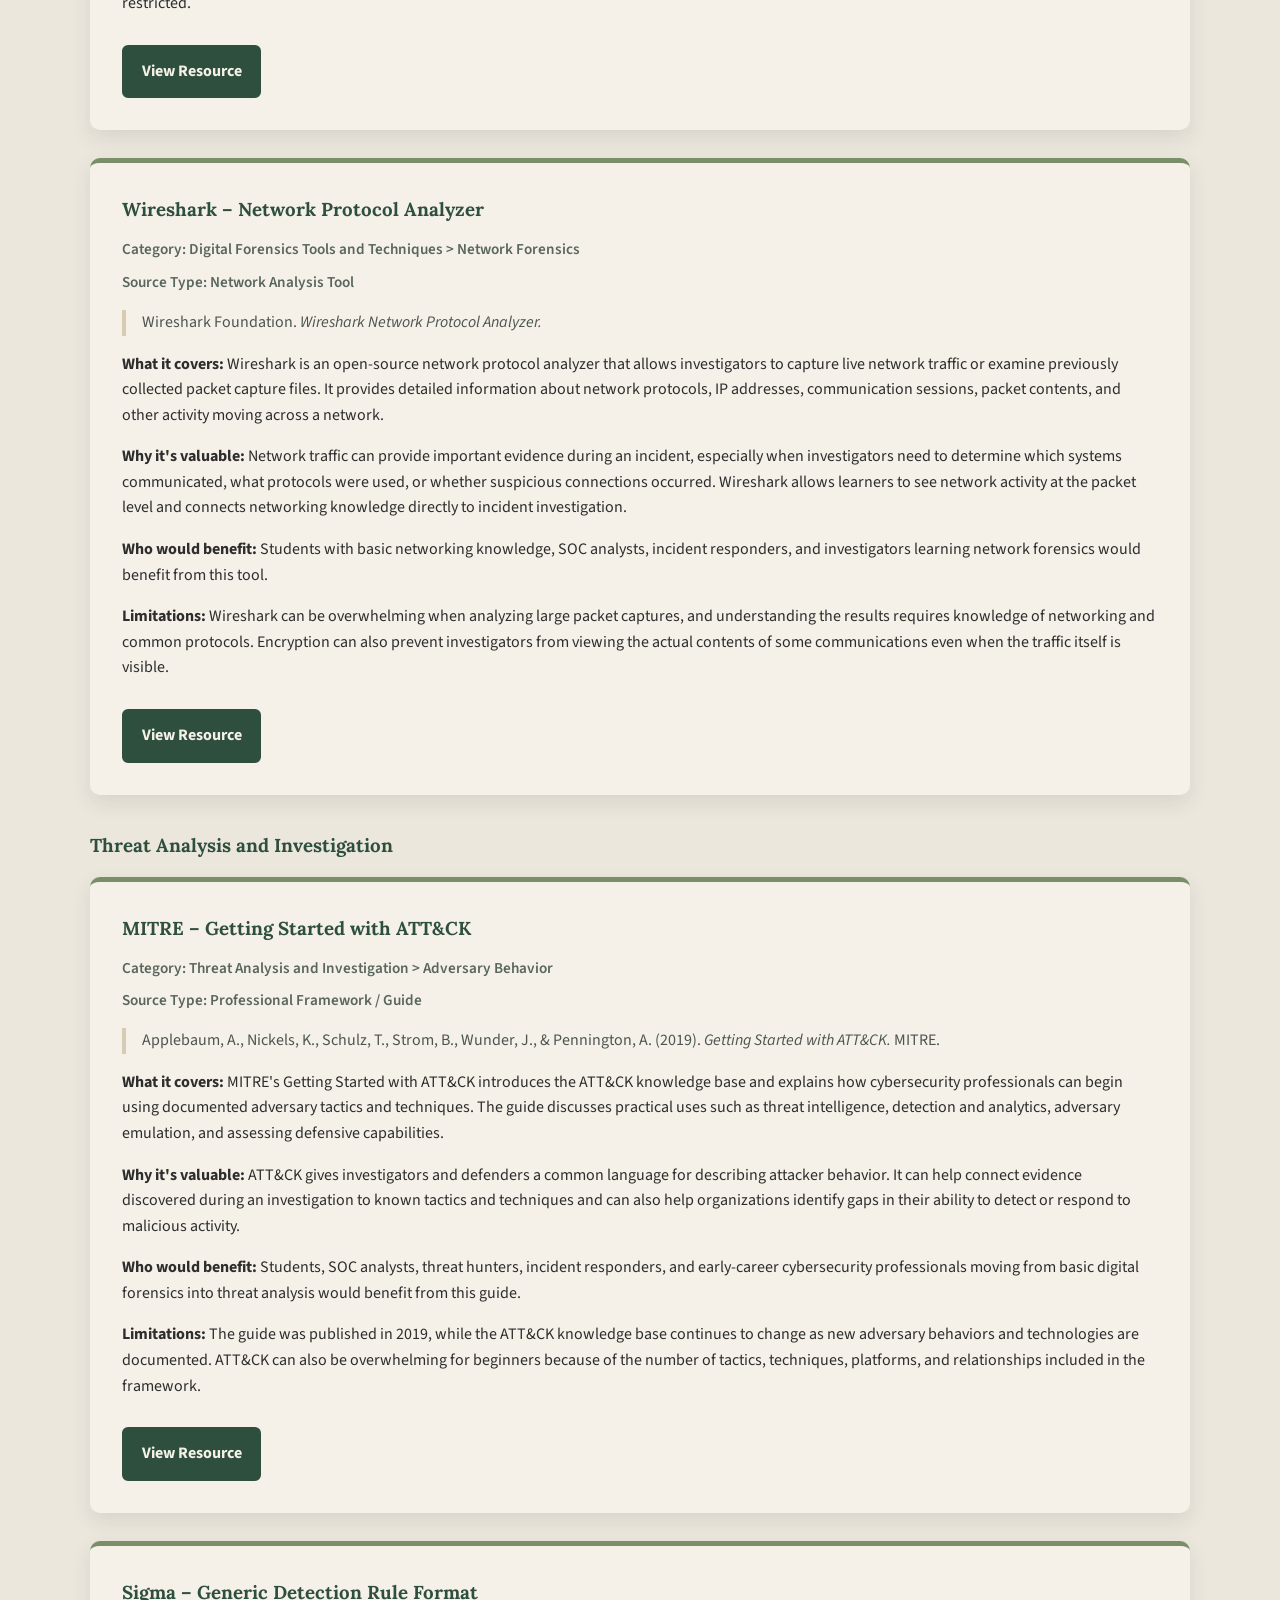
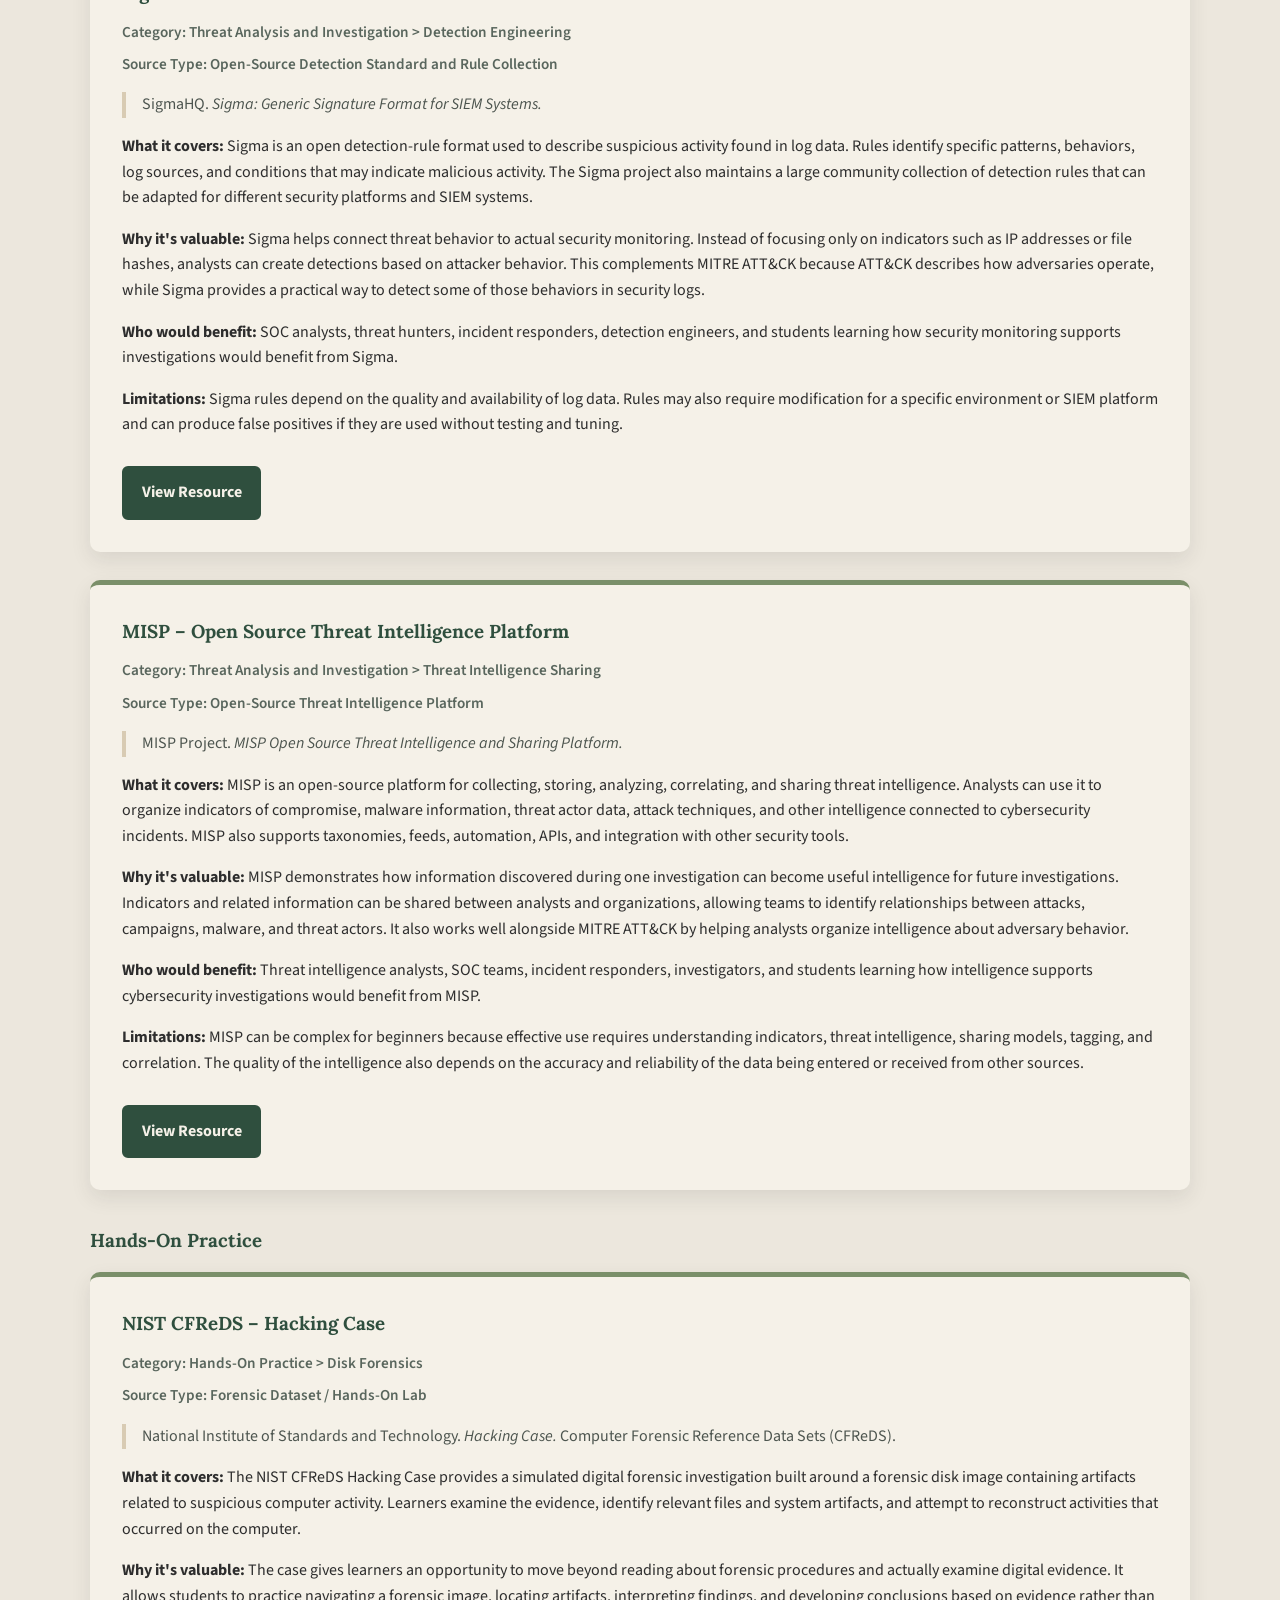
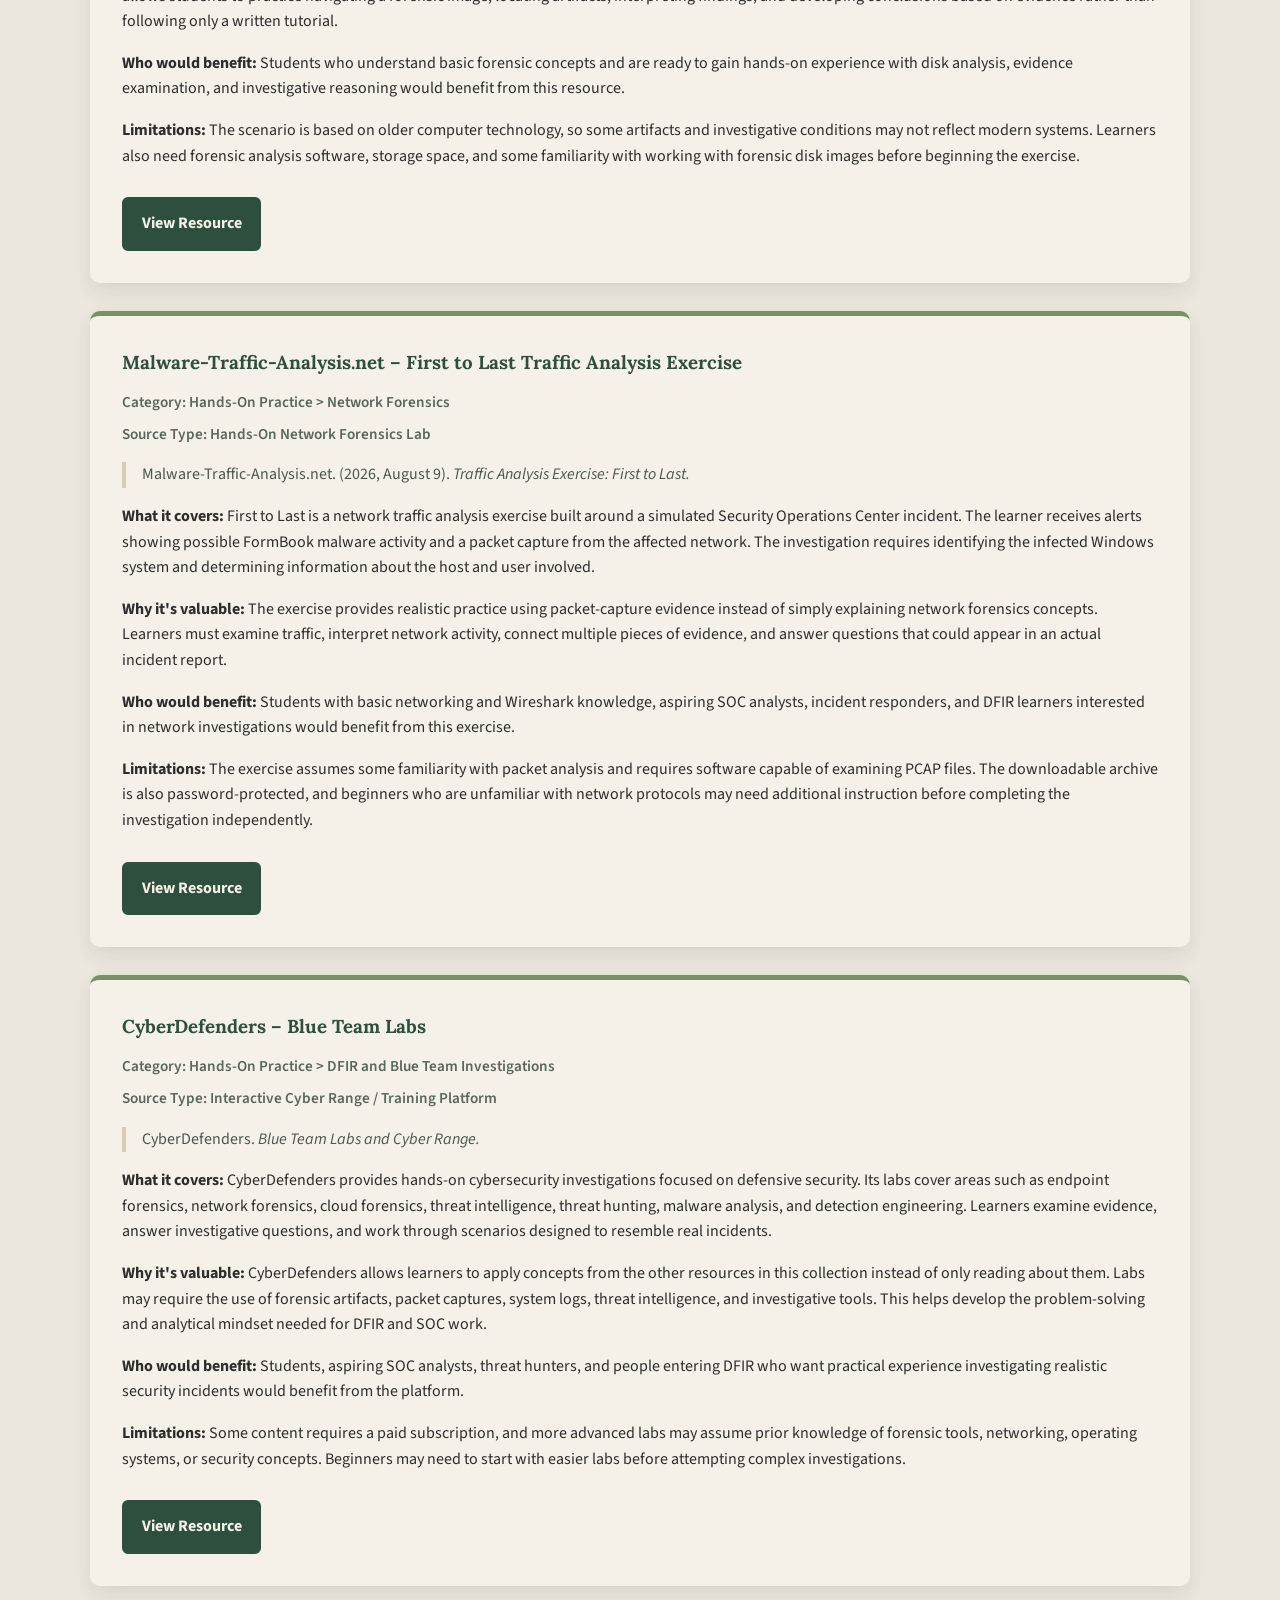
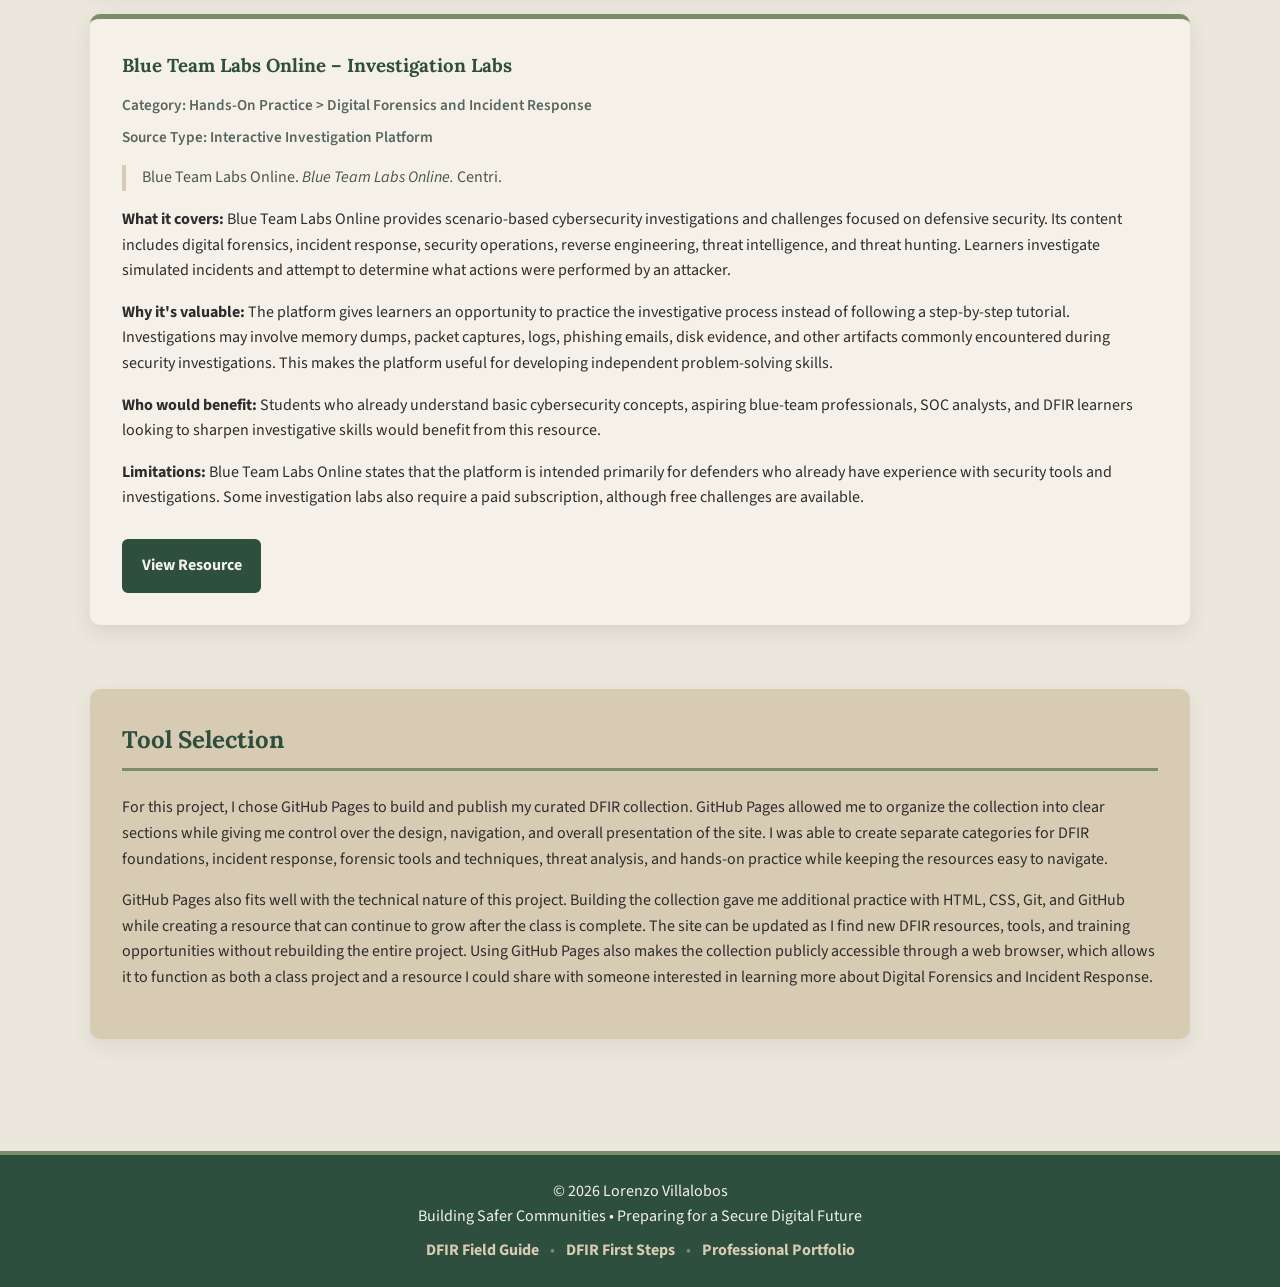
==== commit 8791ef31: "Remove duplicate section in index.html Removed duplicate 'About This Collection' section." ====
--- a/index.html
+++ b/index.html
@@ -109,9 +109,6 @@
 
     <h2>About This Collection</h2>
 
-   <section id="about">
-
-    <h2>About This Collection</h2>
 
     <p>
         The DFIR Field Guide is a curated collection of Digital Forensics
